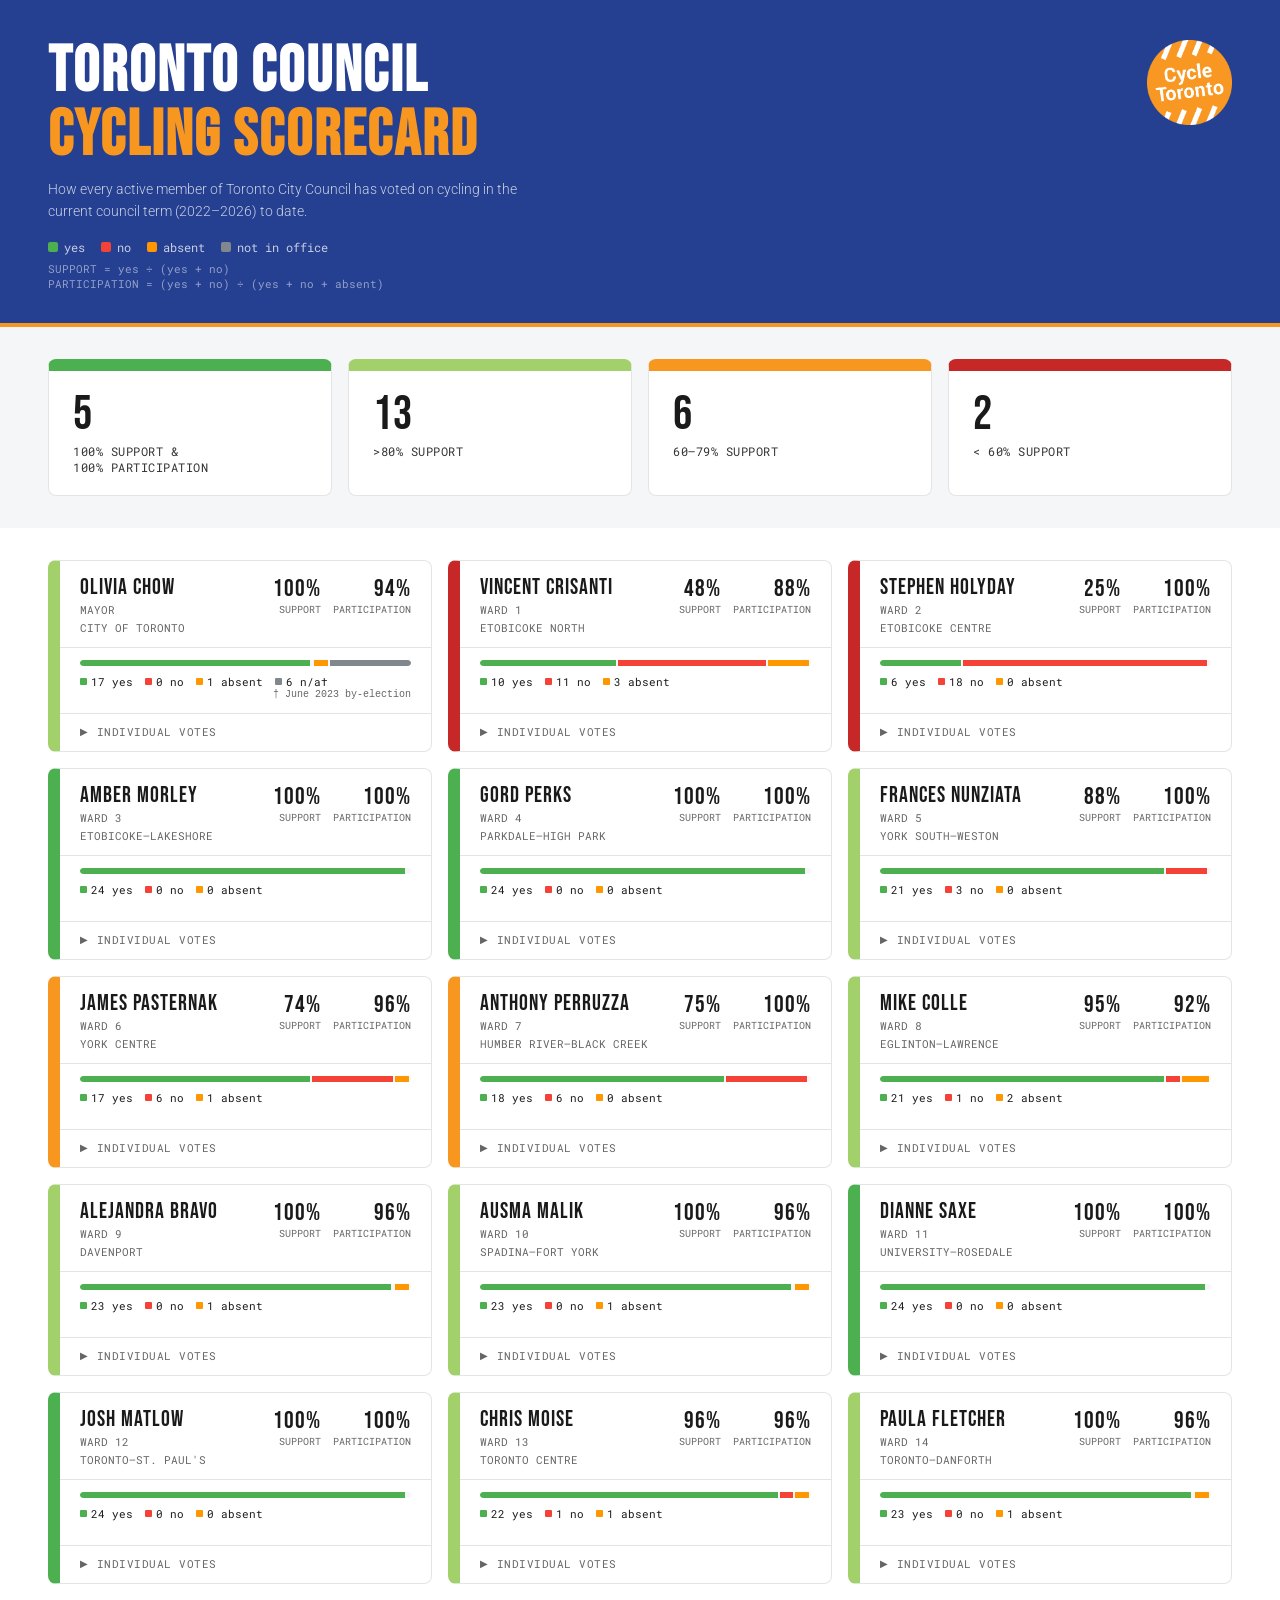
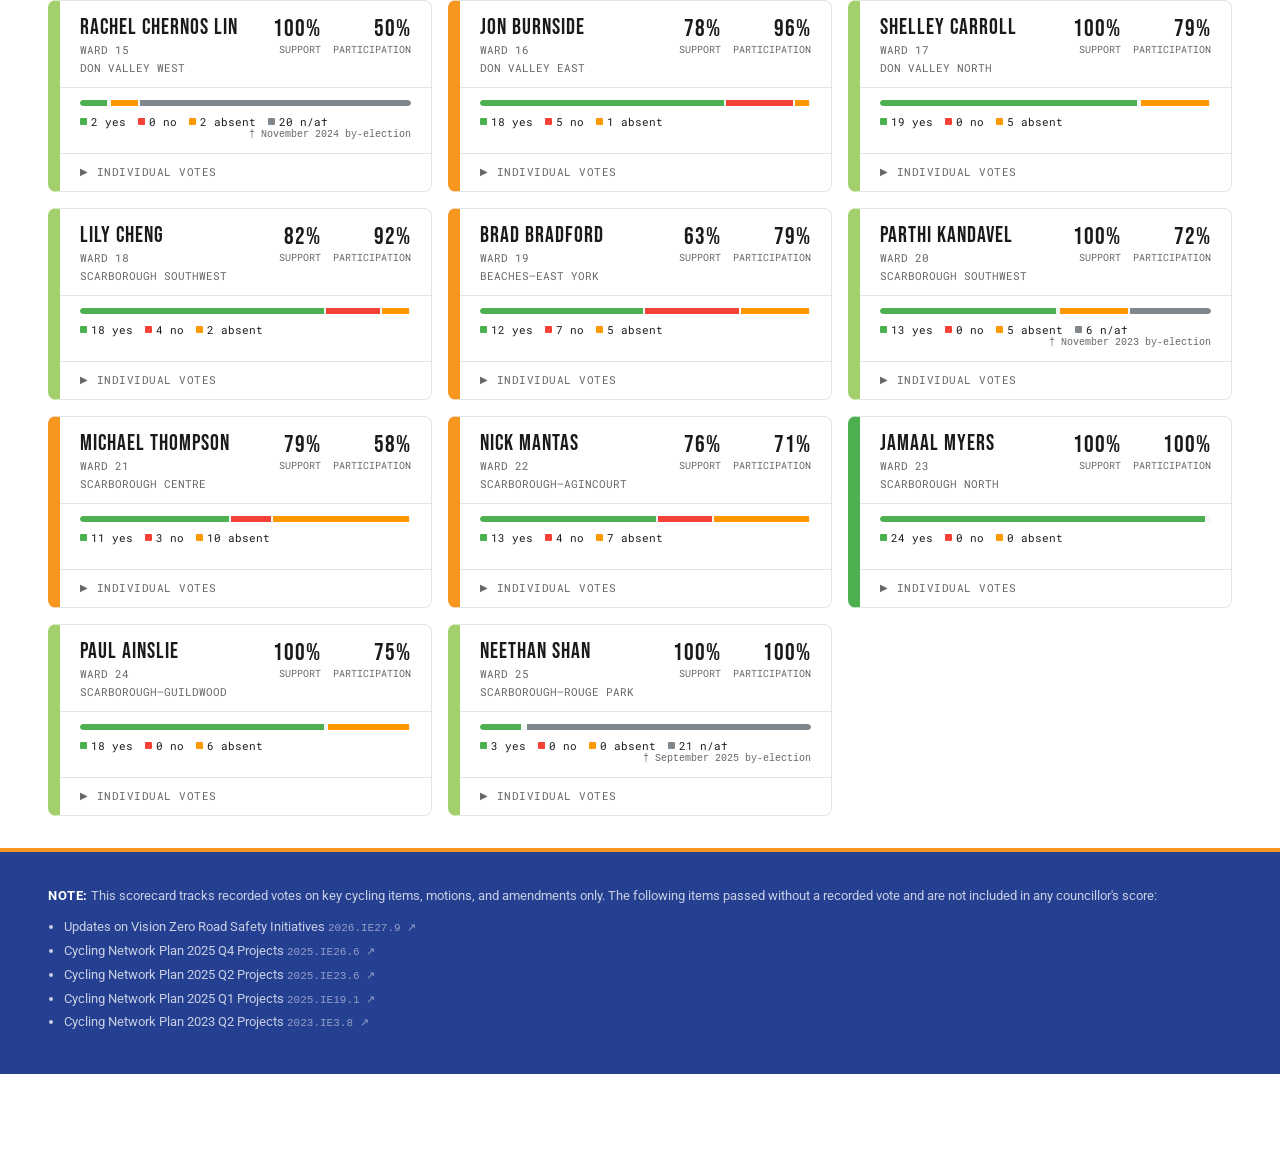
==== index.html @ 15b9893c "update logo and restore original vote colors   - replace transparent text and hatch marks with white" ====
<!DOCTYPE html>
<html lang="en">
<head>
<meta charset="UTF-8">
<meta name="viewport" content="width=device-width, initial-scale=1.0">
<title>Toronto Council Cycling Scorecard 2022–2026 (V4)</title>
<link href="https://fonts.googleapis.com/css2?family=Bebas+Neue&family=Roboto:wght@300;400;500;700&family=Roboto+Mono:wght@400;500&family=Roboto+Slab:wght@700&display=swap" rel="stylesheet">
<style>
  :root {
    --bg: #ffffff;
    --surface: #ffffff;
    --surface2: #f5f6f8;
    --border: #e4e4e4;
    --white: #ffffff;
    --yes: #4CAF50;
    --yes-dim: rgba(76,175,80,0.15);
    --no: #f44336;
    --no-dim: rgba(244,67,54,0.15);
    --absent: #FF9800;
    --absent-dim: rgba(255,152,0,0.15);
    --na: #80888E;
    --na-dim: rgba(128,136,142,0.12);
    --orange: #F7971F;
    --orange-hover: #FF6B00;
    --blue: #253F91;
    --text: #1a1a1a;
    --text-dim: #333333;
    --text-dimmer: #666666;
    --border-hover: #444444;
    --tier-b: #A2D06B;
    --tier-d: #C62828;
    --tier-a-badge: #4CAF50;
    --tier-b-badge: #A8B400;
  }

  * { box-sizing: border-box; margin: 0; padding: 0; }

  body {
    background: var(--bg);
    color: var(--text);
    font-family: 'Roboto', sans-serif;
    min-height: 100vh;
    padding: 0 0 80px;
  }

  /* HEADER */
  .header {
    background: var(--blue);
    border-bottom: 4px solid var(--orange);
    padding: 40px 48px 32px;
    display: flex;
    justify-content: space-between;
    align-items: flex-start;
    flex-wrap: wrap;
    gap: 24px;
  }

  .header-left h1 {
    font-family: 'Bebas Neue', sans-serif;
    font-size: clamp(36px, 5vw, 64px);
    letter-spacing: 2px;
    line-height: 1;
    color: var(--white);
  }

  .header-left h1 span {
    color: var(--orange);
  }

  .header-left p {
    margin-top: 10px;
    color: rgba(255,255,255,0.75);
    font-size: 14px;
    font-weight: 300;
    max-width: 480px;
    line-height: 1.6;
  }

  .header-right {
    display: flex;
    align-items: flex-start;
    flex-shrink: 0;
  }

  .header-right img {
    height: calc(clamp(36px, 5vw, 64px) * 4 / 3);
    width: auto;
  }

  .legend {
    display: flex;
    gap: 16px;
    flex-wrap: wrap;
    justify-content: flex-end;
  }

  .legend-item {
    display: flex;
    align-items: center;
    gap: 6px;
    font-size: 12px;
    font-family: 'Roboto Mono', monospace;
    color: rgba(255,255,255,0.75);
  }

  .legend-dot {
    width: 10px;
    height: 10px;
    border-radius: 2px;
  }

  /* FILTERS */
  .filters {
    padding: 20px 48px;
    display: flex;
    gap: 12px;
    flex-wrap: wrap;
    align-items: center;
    border-bottom: 1px solid var(--border);
  }

  /* MAIN GRID */
  .main {
    padding: 32px 48px 0;
  }

  .stats-section {
    background: var(--surface2);
    padding: 32px 48px;
    margin: 0 -0px;
  }

  .stats-bar {
    display: grid;
    grid-template-columns: repeat(4, 1fr);
    gap: 16px;
    margin-bottom: 0;
  }

  .stat-card {
    background: var(--surface);
    border: 1px solid var(--border);
    border-radius: 8px;
    padding: 20px 24px;
    transition: border-color 0.2s, transform 0.2s;
  }

  .stat-card:hover {
    border-color: var(--border-hover);
    transform: translateY(-2px);
  }

  .stat-card .stat-number {
    font-family: 'Bebas Neue', sans-serif;
    font-size: 48px;
    line-height: 1;
    letter-spacing: 1px;
  }

  .stat-card.active {
    outline: 2px solid var(--orange);
  }
  .stat-card .stat-label {
    font-size: 12px;
    color: var(--text-dim);
    margin-top: 4px;
    font-family: 'Roboto Mono', monospace;
    text-transform: uppercase;
    letter-spacing: 0.5px;
  }

  /* COUNCILLOR CARDS */
  .grid {
    display: grid;
    grid-template-columns: repeat(auto-fill, minmax(340px, 1fr));
    gap: 16px;
  }

  .card {
    background: var(--surface);
    border: 1px solid var(--border);
    border-radius: 8px;
    overflow: hidden;
  }

  .card-header {
    padding: 16px 20px 12px;
    display: flex;
    justify-content: space-between;
    align-items: flex-start;
    border-bottom: 1px solid var(--border);
  }

  .card-name {
    font-family: 'Bebas Neue', sans-serif;
    font-size: 22px;
    letter-spacing: 1px;
    line-height: 1;
  }

  .card-ward {
    font-size: 11px;
    font-family: 'Roboto Mono', monospace;
    color: var(--text-dimmer);
    margin-top: 3px;
    text-transform: uppercase;
  }

  .card-name-link {
    color: inherit;
    text-decoration: none;
  }
  .card-name-link:hover {
    text-decoration: underline;
    text-underline-offset: 3px;
  }

  .card-ward-link {
    color: inherit;
    text-decoration: none;
  }
  .card-ward-link:hover {
    text-decoration: underline;
    text-underline-offset: 2px;
  }

  .support-badge {
    font-family: 'Bebas Neue', sans-serif;
    font-size: 28px;
    letter-spacing: 1px;
    line-height: 1;
    text-align: right;
  }

  .support-label {
    font-size: 10px;
    font-family: 'Roboto Mono', monospace;
    color: var(--text-dimmer);
    text-transform: uppercase;
    text-align: right;
    margin-top: 2px;
  }

  /* Support bar */
  .support-bar-wrap {
    padding: 12px 20px;
    border-bottom: 1px solid var(--border);
  }

  .support-bar {
    height: 6px;
    background: var(--surface2);
    border-radius: 3px;
    overflow: hidden;
    display: flex;
    gap: 2px;
  }

  .bar-yes { background: var(--yes); border-radius: 3px 0 0 3px; transition: width 0.4s ease; }
  .bar-no { background: var(--no); transition: width 0.4s ease; }
  .bar-absent { background: var(--absent); transition: width 0.4s ease; }
  .bar-na { background: var(--na); border-radius: 0 3px 3px 0; transition: width 0.4s ease; }

  .bar-counts {
    display: flex;
    gap: 12px;
    margin-top: 8px;
  }

  .bar-count {
    font-family: 'Roboto Mono', monospace;
    font-size: 11px;
    display: flex;
    align-items: center;
    gap: 4px;
  }

  .bar-count .dot {
    width: 7px;
    height: 7px;
    border-radius: 1px;
  }

  /* VOTES TABLE */
  .votes-section {
    padding: 0 20px 2px;
  }

  .votes-toggle {
    display: flex;
    align-items: center;
    gap: 8px;
    padding: 10px 0;
    cursor: pointer;
    font-size: 11px;
    font-family: 'Roboto Mono', monospace;
    color: var(--text-dimmer);
    text-transform: uppercase;
    letter-spacing: 0.5px;
    user-select: none;
    border: none;
    background: none;
    width: 100%;
    text-align: left;
    transition: color 0.15s;
  }

  .votes-toggle:hover { color: var(--text-dim); }

  .toggle-arrow {
    transition: transform 0.2s;
    font-size: 10px;
  }

  .votes-toggle.open .toggle-arrow { transform: rotate(90deg); }

  .votes-list {
    display: none;
    flex-direction: column;
    gap: 2px;
  }

  .votes-list.open { display: flex; }

  .vote-row {
    display: flex;
    justify-content: space-between;
    align-items: center;
    padding: 5px 8px;
    border-radius: 4px;
    gap: 8px;
  }

  .vote-row:hover { background: var(--surface2); }

  .vote-name {
    font-size: 13px;
    font-family: 'Roboto', sans-serif;
    color: var(--text);
    flex: 1;
    line-height: 1.4;
  }

  .vote-chip {
    font-family: 'Roboto Mono', monospace;
    font-size: 10px;
    font-weight: 500;
    padding: 2px 7px;
    border-radius: 3px;
    flex-shrink: 0;
    letter-spacing: 0.5px;
  }

  .chip-yes { background: var(--yes-dim); color: var(--yes); }
  .chip-no { background: var(--no-dim); color: var(--no); }
  .chip-absent { background: var(--absent-dim); color: var(--absent); }
  .chip-na { background: var(--na-dim); color: var(--na); }

  /* Grade stripe on left — colours match TIERS in JS */
  .card.grade-a { border-left: 12px solid var(--yes); }
  .card.grade-b { border-left: 12px solid var(--tier-b); }
  .card.grade-c { border-left: 12px solid var(--orange); }
  .card.grade-d { border-left: 12px solid var(--tier-d); }
  .card.grade-f { border-left: 12px solid var(--tier-d); }
  .card.grade-na { border-left: 12px solid var(--na); }

  .hidden { display: none !important; }

  @media (max-width: 600px) {
    .header {
      padding: 24px 20px 20px;
      gap: 16px;
      position: relative;
    }
    .header-right {
      position: absolute;
      top: 24px;
      right: 20px;
    }
    .header-right img {
      height: 32px;
    }
    .header-left {
      padding-right: 64px;
    }
    .filters, .main { padding-left: 16px; padding-right: 16px; }
    .main { padding-top: 20px; }
    .stats-section { padding: 20px 16px; }
    .stats-bar { grid-template-columns: repeat(2, 1fr); gap: 10px; }
    .stat-card { padding: 14px 16px; }
    .stat-card .stat-number { font-size: 36px; }
    .grid { grid-template-columns: 1fr; }
    .card-header { padding: 12px 16px 10px; }
    .support-bar-wrap { padding: 10px 16px; }
    .votes-section { padding: 0 16px 2px; }
  }
</style>
</head>
<body>

<div class="header">
  <div class="header-left">
    <h1>TORONTO COUNCIL<br><span>CYCLING SCORECARD</span></h1>
    <p>How every active member of Toronto City Council has voted on cycling in the current council term (2022–2026) to date.</p>
    <div class="legend" style="justify-content:flex-start;margin-top:16px;">
      <div class="legend-item"><div class="legend-dot" style="background:var(--yes)"></div> yes</div>
      <div class="legend-item"><div class="legend-dot" style="background:var(--no)"></div> no</div>
      <div class="legend-item"><div class="legend-dot" style="background:var(--absent)"></div> absent</div>
      <div class="legend-item"><div class="legend-dot" style="background:var(--na)"></div> not in office</div>
    </div>
    <div style="font-size:11px;color:rgba(255,255,255,0.5);font-family:'Roboto Mono',monospace;margin-top:6px;">SUPPORT = yes ÷ (yes + no)<br>PARTICIPATION = (yes + no) ÷ (yes + no + absent)</div>
  </div>
  <div class="header-right">
    <a href="https://www.cycleto.ca" target="_blank" rel="noopener"><img src="CycleTorontoLogo.png" alt="CycleTO"></a>
  </div>
</div>



<div class="stats-section">
  <div class="stats-bar">
    <div class="stat-card" id="sc-tier1" onclick="filterByTier('tier1', this)" style="cursor:pointer;border-top:12px solid var(--yes);">
      <div class="stat-number" style="color:var(--text)" id="stat-champions">—</div>
      <div class="stat-label">100% Support &amp;<br>100% Participation</div>
    </div>
    <div class="stat-card" id="sc-tier2" onclick="filterByTier('tier2', this)" style="cursor:pointer;border-top:12px solid var(--tier-b);">
      <div class="stat-number" style="color:var(--text)" id="stat-supporters">—</div>
      <div class="stat-label">&gt;80% Support</div>
    </div>
    <div class="stat-card" id="sc-tier3" onclick="filterByTier('tier3', this)" style="cursor:pointer;border-top:12px solid var(--orange);">
      <div class="stat-number" style="color:var(--text)" id="stat-mixed">—</div>
      <div class="stat-label">60–79% Support</div>
    </div>
    <div class="stat-card" id="sc-tier4" onclick="filterByTier('tier4', this)" style="cursor:pointer;border-top:12px solid var(--tier-d);">
      <div class="stat-number" style="color:var(--text)" id="stat-opposed">—</div>
      <div class="stat-label">&lt; 60% Support</div>
    </div>
  </div>
</div>

<div class="main">
  <div class="grid" id="grid"></div>
</div>

<script>
const votes = [
  { name: "Ravine Strategy Loop Trail", id: "2026.IE27.7", linkId: "2026.IE27.7" },
  { name: "West Scarborough Rail Trail", id: "2025.MM35.26", linkId: "2025.MM35.26" },
  { name: "Transform Yonge Bike Lanes", id: "2025.MM35.10", linkId: "2025.MM35.10" },
  { name: "Parkside Drive and Bike Lanes", id: "2024.IE17.4", linkId: "2024.IE17.4" },
  { name: "Keep Bloor West Bike Lanes*", id: "2024.IE14.4 M1", linkId: "2024.IE14.4" },
  { name: "Cycling Network Plan Q3 2024 Projects", id: "2024.IE14.4", linkId: "2024.IE14.4" },
  { name: "Do Not Cut Major City-Wide Route Plans*", id: "2024.IE14.3 M3d", linkId: "2024.IE14.3" },
  { name: "Do Not Prioritize Local Approvals*", id: "2024.IE14.3 M3b", linkId: "2024.IE14.3" },
  { name: "Expedite Etobicoke Greenway", id: "2024.IE14.3 M3a", linkId: "2024.IE14.3" },
  { name: "2025-2027 100 km Cycling Network Plan", id: "2024.IE14.3", linkId: "2024.IE14.3" },
  { name: "Eglinton Complete Street with Bike Lanes", id: "2024.IE13.2", linkId: "2024.IE13.2" },
  { name: "License Courier Businesses Not Riders", id: "2024.IE13.1 R12", linkId: "2024.IE13.1" },
  { name: "Portland Bike Lanes", id: "2024.IE12.4 P1f", linkId: "2024.IE12.4" },
  { name: "Cycling Network Plan Q2 2024 Projects", id: "2024.IE12.4", linkId: "2024.IE12.4" },
  { name: "Safe & Passable Bike Lanes", id: "2024.IE10.3", linkId: "2024.IE10.3" },
  { name: "Cycling Network Plan Q1 2024 Projects", id: "2024.IE10.2", linkId: "2024.IE10.2" },
  { name: "Keep Bloor West Bike Lanes*", id: "2024.CC23.1 M3", linkId: "2024.CC23.1" },
  { name: "Oppose Provincial Bike Lane Removal", id: "2024.CC23.1 M1", linkId: "2024.CC23.1" },
  { name: "Cycling Network Plan Q3 2023 Projects", id: "2023.IE4.3", linkId: "2023.IE4.3" },
  { name: "High Park Movement Strategy", id: "2023.IE3.7", linkId: "2023.IE3.7" },
  { name: "Extend College Bike Lanes", id: "2023.IE2.7", linkId: "2023.IE2.7" },
  { name: "Bike Share Discounted Rates", id: "2023.IE2.6", linkId: "2023.IE2.6" },
  { name: "Make Yonge Bike Lanes Permanent*", id: "2023.IE1.4 M2a", linkId: "2023.IE1.4" },
  { name: "ActiveTO Yonge and Bayview Bike Lanes", id: "2023.IE1.4", linkId: "2023.IE1.4" }
];

const wardUrls = {
  1: "https://www.toronto.ca/city-government/data-research-maps/neighbourhoods-communities/ward-profiles/ward-1-etobicoke-north",
  2: "https://www.toronto.ca/city-government/data-research-maps/neighbourhoods-communities/ward-profiles/ward-2-etobicoke-centre",
  3: "https://www.toronto.ca/city-government/data-research-maps/neighbourhoods-communities/ward-profiles/ward-3-etobicoke-lakeshore",
  4: "https://www.toronto.ca/city-government/data-research-maps/neighbourhoods-communities/ward-profiles/ward-4-parkdale-high-park",
  5: "https://www.toronto.ca/city-government/data-research-maps/neighbourhoods-communities/ward-profiles/ward-5-york-south-weston",
  6: "https://www.toronto.ca/city-government/data-research-maps/neighbourhoods-communities/ward-profiles/ward-6-york-centre",
  7: "https://www.toronto.ca/city-government/data-research-maps/neighbourhoods-communities/ward-profiles/ward-7-humber-river-black-creek",
  8: "https://www.toronto.ca/city-government/data-research-maps/neighbourhoods-communities/ward-profiles/ward-8-eglinton-lawrence",
  9: "https://www.toronto.ca/city-government/data-research-maps/neighbourhoods-communities/ward-profiles/ward-9-davenport/",
  10: "https://www.toronto.ca/city-government/data-research-maps/neighbourhoods-communities/ward-profiles/ward-10-spadina-fort-york",
  11: "https://www.toronto.ca/city-government/data-research-maps/neighbourhoods-communities/ward-profiles/ward-11-university-rosedale",
  12: "https://www.toronto.ca/city-government/data-research-maps/neighbourhoods-communities/ward-profiles/ward-12-toronto-st-pauls",
  13: "https://www.toronto.ca/city-government/data-research-maps/neighbourhoods-communities/ward-profiles/ward-13-toronto-centre",
  14: "https://www.toronto.ca/city-government/data-research-maps/neighbourhoods-communities/ward-profiles/ward-14-toronto-danforth",
  15: "https://www.toronto.ca/city-government/data-research-maps/neighbourhoods-communities/ward-profiles/ward-15-don-valley-west",
  16: "https://www.toronto.ca/city-government/data-research-maps/neighbourhoods-communities/ward-profiles/ward-16-don-valley-east",
  17: "https://www.toronto.ca/city-government/data-research-maps/neighbourhoods-communities/ward-profiles/ward-17-don-valley-north",
  18: "https://www.toronto.ca/city-government/data-research-maps/neighbourhoods-communities/ward-profiles/ward-18-willowdale",
  19: "https://www.toronto.ca/city-government/data-research-maps/neighbourhoods-communities/ward-profiles/ward-19-beaches-east-york",
  20: "https://www.toronto.ca/city-government/data-research-maps/neighbourhoods-communities/ward-profiles/ward-20-scarborough-southwest",
  21: "https://www.toronto.ca/city-government/data-research-maps/neighbourhoods-communities/ward-profiles/ward-21-scarborough-centre",
  22: "https://www.toronto.ca/city-government/data-research-maps/neighbourhoods-communities/ward-profiles/ward-22-scarborough-agincourt",
  23: "https://www.toronto.ca/city-government/data-research-maps/neighbourhoods-communities/ward-profiles/ward-23-scarborough-north",
  24: "https://www.toronto.ca/city-government/data-research-maps/neighbourhoods-communities/ward-profiles/ward-24-scarborough-guildwood",
  25: "https://www.toronto.ca/city-government/data-research-maps/neighbourhoods-communities/ward-profiles/ward-25-scarborough-rouge-park",
};

const councillors = [
  { name: "Chow", firstName: "Olivia", ward: "Mayor", wardName: "City of Toronto", byElection: "June 2023", yes: 17, no: 0, absent: 1, na: 6,
    record: ["YES","YES","YES","YES","YES","YES","YES","YES","YES","YES","YES","ABSENT","YES","YES","YES","YES","YES","YES","NA","NA","NA","NA","NA","NA"] },
  { name: "Crisanti", firstName: "Vincent", ward: "Ward 1", wardName: "Etobicoke North", yes: 10, no: 11, absent: 3, na: 0,
    record: ["YES","YES","ABSENT","NO","NO","NO","NO","NO","YES","NO","ABSENT","YES","NO","YES","YES","YES","NO","NO","ABSENT","NO","YES","YES","NO","YES"] },
  { name: "Holyday", firstName: "Stephen", ward: "Ward 2", wardName: "Etobicoke Centre", yes: 6, no: 18, absent: 0, na: 0,
    record: ["YES","YES","NO","NO","NO","NO","NO","NO","YES","NO","NO","YES","NO","YES","NO","NO","NO","NO","NO","NO","NO","NO","YES","NO"] },
  { name: "Morley", firstName: "Amber", ward: "Ward 3", wardName: "Etobicoke–Lakeshore", yes: 24, no: 0, absent: 0, na: 0,
    record: ["YES","YES","YES","YES","YES","YES","YES","YES","YES","YES","YES","YES","YES","YES","YES","YES","YES","YES","YES","YES","YES","YES","YES","YES"] },
  { name: "Perks", firstName: "Gord", ward: "Ward 4", wardName: "Parkdale–High Park", yes: 24, no: 0, absent: 0, na: 0,
    record: ["YES","YES","YES","YES","YES","YES","YES","YES","YES","YES","YES","YES","YES","YES","YES","YES","YES","YES","YES","YES","YES","YES","YES","YES"] },
  { name: "Nunziata", firstName: "Frances", ward: "Ward 5", wardName: "York South–Weston", yes: 21, no: 3, absent: 0, na: 0,
    record: ["YES","YES","YES","YES","YES","YES","NO","NO","YES","YES","YES","YES","YES","YES","YES","YES","YES","YES","YES","YES","YES","YES","NO","YES"] },
  { name: "Pasternak", firstName: "James", ward: "Ward 6", wardName: "York Centre", yes: 17, no: 6, absent: 1, na: 0,
    record: ["YES","YES","YES","NO","YES","ABSENT","YES","NO","YES","YES","YES","YES","YES","YES","YES","YES","NO","YES","YES","NO","YES","YES","NO","NO"] },
  { name: "Perruzza", firstName: "Anthony", ward: "Ward 7", wardName: "Humber River–Black Creek", yes: 18, no: 6, absent: 0, na: 0,
    record: ["YES","YES","YES","NO","NO","YES","YES","NO","YES","YES","YES","YES","YES","YES","YES","YES","NO","YES","YES","NO","YES","YES","NO","YES"] },
  { name: "Colle", firstName: "Mike", ward: "Ward 8", wardName: "Eglinton–Lawrence", yes: 21, no: 1, absent: 2, na: 0,
    record: ["YES","ABSENT","YES","YES","YES","YES","ABSENT","NO","YES","YES","YES","YES","YES","YES","YES","YES","YES","YES","YES","YES","YES","YES","YES","YES"] },
  { name: "Bravo", firstName: "Alejandra", ward: "Ward 9", wardName: "Davenport", yes: 23, no: 0, absent: 1, na: 0,
    record: ["ABSENT","YES","YES","YES","YES","YES","YES","YES","YES","YES","YES","YES","YES","YES","YES","YES","YES","YES","YES","YES","YES","YES","YES","YES"] },
  { name: "Malik", firstName: "Ausma", ward: "Ward 10", wardName: "Spadina–Fort York", yes: 23, no: 0, absent: 1, na: 0,
    record: ["ABSENT","YES","YES","YES","YES","YES","YES","YES","YES","YES","YES","YES","YES","YES","YES","YES","YES","YES","YES","YES","YES","YES","YES","YES"] },
  { name: "Saxe", firstName: "Dianne", ward: "Ward 11", wardName: "University–Rosedale", yes: 24, no: 0, absent: 0, na: 0,
    record: ["YES","YES","YES","YES","YES","YES","YES","YES","YES","YES","YES","YES","YES","YES","YES","YES","YES","YES","YES","YES","YES","YES","YES","YES"] },
  { name: "Matlow", firstName: "Josh", ward: "Ward 12", wardName: "Toronto–St. Paul's", yes: 24, no: 0, absent: 0, na: 0,
    record: ["YES","YES","YES","YES","YES","YES","YES","YES","YES","YES","YES","YES","YES","YES","YES","YES","YES","YES","YES","YES","YES","YES","YES","YES"] },
  { name: "Moise", firstName: "Chris", ward: "Ward 13", wardName: "Toronto Centre", yes: 22, no: 1, absent: 1, na: 0,
    record: ["YES","ABSENT","YES","YES","YES","YES","YES","YES","YES","YES","YES","NO","YES","YES","YES","YES","YES","YES","YES","YES","YES","YES","YES","YES"] },
  { name: "Fletcher", firstName: "Paula", ward: "Ward 14", wardName: "Toronto–Danforth", yes: 23, no: 0, absent: 1, na: 0,
    record: ["YES","YES","YES","YES","YES","YES","YES","YES","YES","YES","YES","YES","YES","YES","ABSENT","YES","YES","YES","YES","YES","YES","YES","YES","YES"] },
  { name: "Chernos Lin", firstName: "Rachel", ward: "Ward 15", wardName: "Don Valley West", byElection: "November 2024", yes: 2, no: 0, absent: 2, na: 20,
    record: ["YES","ABSENT","ABSENT","YES","NA","NA","NA","NA","NA","NA","NA","NA","NA","NA","NA","NA","NA","NA","NA","NA","NA","NA","NA","NA"] },
  { name: "Burnside", firstName: "Jon", ward: "Ward 16", wardName: "Don Valley East", yes: 18, no: 5, absent: 1, na: 0,
    record: ["YES","NO","YES","NO","YES","YES","YES","NO","YES","YES","YES","YES","YES","YES","YES","YES","ABSENT","YES","YES","YES","YES","NO","NO","YES"] },
  { name: "Carroll", firstName: "Shelley", ward: "Ward 17", wardName: "Don Valley North", yes: 19, no: 0, absent: 5, na: 0,
    record: ["YES","ABSENT","ABSENT","YES","YES","YES","YES","YES","YES","YES","ABSENT","ABSENT","YES","YES","ABSENT","YES","YES","YES","YES","YES","YES","YES","YES","YES"] },
  { name: "Cheng", firstName: "Lily", ward: "Ward 18", wardName: "Scarborough Southwest", yes: 18, no: 4, absent: 2, na: 0,
    record: ["YES","YES","YES","NO","YES","YES","YES","NO","YES","YES","YES","YES","YES","YES","YES","YES","YES","YES","YES","NO","ABSENT","ABSENT","YES","YES"] },
  { name: "Bradford", firstName: "Brad", ward: "Ward 19", wardName: "Beaches–East York", yes: 12, no: 7, absent: 5, na: 0,
    record: ["YES","YES","NO","NO","NO","YES","NO","NO","YES","YES","ABSENT","YES","ABSENT","ABSENT","ABSENT","ABSENT","NO","NO","YES","YES","YES","YES","YES","YES"] },
  { name: "Kandavel", firstName: "Parthi", ward: "Ward 20", wardName: "Scarborough Southwest", byElection: "November 2023", yes: 13, no: 0, absent: 5, na: 6,
    record: ["YES","YES","YES","YES","ABSENT","ABSENT","ABSENT","ABSENT","ABSENT","ABSENT","ABSENT","YES","YES","YES","YES","YES","YES","YES","NA","NA","NA","NA","NA","NA"] },
  { name: "Thompson", firstName: "Michael", ward: "Ward 21", wardName: "Scarborough Centre", yes: 11, no: 3, absent: 10, na: 0,
    record: ["YES","ABSENT","NO","YES","ABSENT","ABSENT","ABSENT","ABSENT","ABSENT","ABSENT","ABSENT","ABSENT","YES","YES","ABSENT","YES","YES","YES","YES","YES","YES","YES","NO","NO"] },
  { name: "Mantas", firstName: "Nick", ward: "Ward 22", wardName: "Scarborough–Agincourt", yes: 13, no: 4, absent: 7, na: 0,
    record: ["ABSENT","YES","YES","YES","NO","YES","YES","YES","YES","YES","YES","YES","ABSENT","ABSENT","ABSENT","ABSENT","NO","NO","ABSENT","YES","YES","ABSENT","NO","YES"] },
  { name: "Myers", firstName: "Jamaal", ward: "Ward 23", wardName: "Scarborough North", yes: 24, no: 0, absent: 0, na: 0,
    record: ["YES","YES","YES","YES","YES","YES","YES","YES","YES","YES","YES","YES","YES","YES","YES","YES","YES","YES","YES","YES","YES","YES","YES","YES"] },
  { name: "Ainslie", firstName: "Paul", ward: "Ward 24", wardName: "Scarborough–Guildwood", yes: 18, no: 0, absent: 6, na: 0,
    record: ["YES","YES","YES","YES","ABSENT","ABSENT","ABSENT","ABSENT","ABSENT","ABSENT","YES","YES","YES","YES","YES","YES","YES","YES","YES","YES","YES","YES","YES","YES"] },
  { name: "Shan", firstName: "Neethan", ward: "Ward 25", wardName: "Scarborough–Rouge Park", byElection: "September 2025", yes: 3, no: 0, absent: 0, na: 21,
    record: ["YES","YES","YES","NA","NA","NA","NA","NA","NA","NA","NA","NA","NA","NA","NA","NA","NA","NA","NA","NA","NA","NA","NA","NA"] }
];

function getSupport(c) {
  if (c.yes + c.no === 0) return null;
  return Math.round(c.yes / (c.yes + c.no) * 100);
}

const cssVar = n => getComputedStyle(document.documentElement).getPropertyValue(n).trim();

// ── Single source of truth for tier logic ──
const TIERS = [
  { tier: 1, grade: 'a', color: cssVar('--tier-a-badge'), test: (s, p, v) => s === 100 && p === 100 && v > 5 },
  { tier: 2, grade: 'b', color: cssVar('--tier-b-badge'), test: (s, p, v) => s > 80 },
  { tier: 3, grade: 'c', color: cssVar('--orange'),       test: (s, p, v) => s >= 60 },
  { tier: 4, grade: 'd', color: cssVar('--tier-d'),       test: (s, p, v) => true },
];

function getTier(c) {
  const yn = c.yes + c.no;
  const possible = c.yes + c.no + c.absent;
  const support = yn > 0 ? c.yes / yn * 100 : null;
  const particip = possible > 0 ? (c.yes + c.no) / possible * 100 : null;
  const votes = possible;
  if (support === null) return null;
  return TIERS.find(t => t.test(support, particip, votes));
}

function getGrade(support, absents) {
  return 'a'; // superseded by getTier
}

function getSupportColor(c) {
  return 'var(--text)';
}

function renderCard(c) {
  const support = getSupport(c);
  const tierObj = getTier(c); const grade = tierObj ? tierObj.grade : 'na';
  const total = c.yes + c.no + c.absent + c.na;
  const pYes = (c.yes / total * 100).toFixed(1);
  const pNo = (c.no / total * 100).toFixed(1);
  const pAbsent = (c.absent / total * 100).toFixed(1);
  const pNa = (c.na / total * 100).toFixed(1);

  const voteRows = votes.map((v, i) => {
    const val = c.record[i];
    const chipClass = val === 'YES' ? 'chip-yes' : val === 'NO' ? 'chip-no' : val === 'ABSENT' ? 'chip-absent' : 'chip-na';
    const label = val === 'NA' ? 'N/A' : val === 'ABSENT' ? 'ABS' : val;
    return `<div class="vote-row">
      <span class="vote-name">${v.name} <a href="https://secure.toronto.ca/council/agenda-item.do?item=${v.linkId}" target="_blank" style="color:var(--text-dimmer);font-size:10px;font-family:'DM Mono',monospace;text-decoration:none;white-space:nowrap;" onmouseover="this.style.color=cssVar('--orange-hover')" onmouseout="this.style.color='var(--text-dimmer)'">${v.id} ↗</a></span>
      <span class="vote-chip ${chipClass}">${label}</span>
    </div>`;
  }).join('');

  const supportDisplay = support !== null ? support + '%' : 'N/A';
  const supportColor = getSupportColor(c);
  const tierColor = 'var(--text)';
  const possible = c.yes + c.no + c.absent;
  const participation = possible > 0 ? Math.round((c.yes + c.no) / possible * 100) : null;
  const participationDisplay = participation !== null ? participation + '%' : 'N/A';

  const categories = [];
  if (support === 100) categories.push('champion');
  if (support !== null && support >= 90 && support < 100) categories.push('supporter');
  if (support !== null && support >= 60 && support < 90) categories.push('mixed');
  if (support !== null && support < 60) categories.push('opposed');
  // Tier categories
  const tierObj2 = getTier(c);
  if (tierObj2) categories.push('tier' + tierObj2.tier);
  if (c.absent >= 5) categories.push('absent');
  if (c.absent === 0) categories.push('no_absences');
  if (c.na > 6) categories.push('limited');
  categories.push('all');

  return `<div class="card grade-${grade}" data-categories="${categories.join(' ')}">
    <div class="card-header">
      <div>
        <div class="card-name">${(() => {
          const wardNum = parseInt(c.ward.replace('Ward ', ''));
          const councillorUrl = wardNum
            ? `https://www.toronto.ca/city-government/council/members-of-council/councillor-ward-${wardNum}/`
            : `https://www.toronto.ca/city-government/council/office-of-the-mayor/about-mayor/`;
          return `<a href="${councillorUrl}" target="_blank" rel="noopener" class="card-name-link">${c.firstName} ${c.name}</a>`;
        })()}</div>
        ${(() => {
          const wardNum = parseInt(c.ward.replace('Ward ', ''));
          const wardUrl = wardUrls[wardNum];
          const mayorOfficeUrl = 'https://www.toronto.ca/city-government/council/office-of-the-mayor/';
          if (wardUrl) {
            return `<div class="card-ward"><a href="${wardUrl}" target="_blank" rel="noopener" class="card-ward-link">${c.ward}</a></div>
        <div class="card-ward"><a href="${wardUrl}" target="_blank" rel="noopener" class="card-ward-link">${c.wardName}</a></div>`;
          } else {
            return `<div class="card-ward"><a href="${mayorOfficeUrl}" target="_blank" rel="noopener" class="card-ward-link">${c.ward}</a></div>
        <div class="card-ward"><a href="${mayorOfficeUrl}" target="_blank" rel="noopener" class="card-ward-link">${c.wardName}</a></div>`;
          }
        })()}
      </div>
      <div>
        <div style="text-align:right;">
          <div style="display:flex;gap:12px;align-items:baseline;justify-content:flex-end;">
            <div>
              <div class="support-badge" style="color:${supportColor};font-size:24px;">${supportDisplay}</div>
              <div class="support-label">SUPPORT</div>
            </div>
            <div>
              <div class="support-badge" style="color:${tierColor};font-size:24px;">${participationDisplay}</div>
              <div class="support-label">PARTICIPATION</div>
            </div>
          </div>
        </div>
      </div>
    </div>
    <div class="support-bar-wrap">
      <div class="support-bar">
        <div class="bar-yes" style="width:${pYes}%"></div>
        <div class="bar-no" style="width:${pNo}%"></div>
        <div class="bar-absent" style="width:${pAbsent}%"></div>
        <div class="bar-na" style="width:${pNa}%"></div>
      </div>
      <div class="bar-counts">
          <span class="bar-count"><div class="dot" style="background:var(--yes)"></div>${c.yes} yes</span>
          <span class="bar-count"><div class="dot" style="background:var(--no)"></div>${c.no} no</span>
          <span class="bar-count"><div class="dot" style="background:var(--absent)"></div>${c.absent} absent</span>
          ${c.na > 0 ? `<span class="bar-count"><div class="dot" style="background:var(--na)"></div>${c.na} n/a†</span>` : ''}
        </div>
        <div style="font-size:10px;font-family:'DM Mono',monospace;color:var(--text-dimmer);min-height:1.2em;text-align:right;">${c.byElection ? `† ${c.byElection} by-election` : ''}</div>
    </div>
    <div class="votes-section">
      <button class="votes-toggle" onclick="toggleVotes(this)">
        <span class="toggle-arrow">▶</span> Individual votes
      </button>
      <div class="votes-list">
        ${voteRows}
      </div>
      <div class="reverse-note hidden" style="font-size:10px;font-family:'DM Mono',monospace;color:var(--text-dimmer);padding:4px 0 0;">* Reverse-scored from the original</div>

    </div>
  </div>`;
}

function toggleVotes(btn) {
  btn.classList.toggle('open');
  btn.nextElementSibling.classList.toggle('open');
  btn.nextElementSibling.nextElementSibling.classList.toggle('hidden');
}

function filterByTier(tier, card) {
  const isActive = card.classList.contains('active');
  document.querySelectorAll('.stat-card').forEach(c => c.classList.remove('active'));
  document.querySelectorAll('.filter-btn').forEach(b => b.classList.remove('active'));
  document.querySelectorAll('.card').forEach(c => c.classList.remove('hidden'));
  if (isActive) return;
  card.classList.add('active');
  document.querySelectorAll('.card').forEach(c => {
    c.classList.toggle('hidden', !c.dataset.categories.split(' ').includes(tier));
  });
}

function filterCards(category, btn) {
  document.querySelectorAll('.filter-btn').forEach(b => b.classList.remove('active'));
  btn.classList.add('active');
  document.querySelectorAll('.card').forEach(card => {
    const cats = card.dataset.categories.split(' ');
    card.classList.toggle('hidden', !cats.includes(category));
  });
}

// Render
const grid = document.getElementById('grid');
// Sort: by ward number
const sorted = [...councillors].sort((a, b) => {
  // Mayor first, then wards numerically
  if (a.ward === 'Mayor') return -1;
  if (b.ward === 'Mayor') return 1;
  const wa = parseInt(a.ward.replace('Ward ', ''));
  const wb = parseInt(b.ward.replace('Ward ', ''));
  return wa - wb;
});
grid.innerHTML = sorted.map(renderCard).join('');

// Stats
const champions = sorted.filter(c => getTier(c)?.tier === 1).length;
const supporters = sorted.filter(c => getTier(c)?.tier === 2).length;
const mixed      = sorted.filter(c => getTier(c)?.tier === 3).length;
const opposed    = sorted.filter(c => getTier(c)?.tier === 4).length;
document.getElementById('stat-champions').textContent = champions;
document.getElementById('stat-supporters').textContent = supporters;
document.getElementById('stat-mixed').textContent = mixed;
document.getElementById('stat-opposed').textContent = opposed;
</script>
<div style="background: var(--blue); border-top: 4px solid var(--orange); margin-top: 32px; padding: 32px 48px 40px; font-family: 'Roboto', sans-serif; font-size: 13px; color: rgba(255,255,255,0.75); line-height: 1.8;">
  <strong style="color: var(--white); font-size: 13px; text-transform: uppercase; letter-spacing: 0.5px;">Note:</strong> This scorecard tracks recorded votes on key cycling items, motions, and amendments only. The following items passed without a recorded vote and are not included in any councillor's score:<br>
  <ul style="margin-top:8px;padding-left:16px;list-style:disc;">
    <li>Updates on Vision Zero Road Safety Initiatives <a href="https://secure.toronto.ca/council/agenda-item.do?item=2026.IE27.9" target="_blank" style="color:rgba(255,255,255,0.5);font-family:'DM Mono',monospace;font-size:11px;text-decoration:none;white-space:nowrap;" onmouseover="this.style.color='var(--orange)'" onmouseout="this.style.color='rgba(255,255,255,0.5)'">2026.IE27.9 ↗</a></li>
    <li>Cycling Network Plan 2025 Q4 Projects <a href="https://secure.toronto.ca/council/agenda-item.do?item=2025.IE26.6" target="_blank" style="color:rgba(255,255,255,0.5);font-family:'DM Mono',monospace;font-size:11px;text-decoration:none;white-space:nowrap;" onmouseover="this.style.color='var(--orange)'" onmouseout="this.style.color='rgba(255,255,255,0.5)'">2025.IE26.6 ↗</a></li>
    <li>Cycling Network Plan 2025 Q2 Projects <a href="https://secure.toronto.ca/council/agenda-item.do?item=2025.IE23.6" target="_blank" style="color:rgba(255,255,255,0.5);font-family:'DM Mono',monospace;font-size:11px;text-decoration:none;white-space:nowrap;" onmouseover="this.style.color='var(--orange)'" onmouseout="this.style.color='rgba(255,255,255,0.5)'">2025.IE23.6 ↗</a></li>
    <li>Cycling Network Plan 2025 Q1 Projects <a href="https://secure.toronto.ca/council/agenda-item.do?item=2025.IE19.1" target="_blank" style="color:rgba(255,255,255,0.5);font-family:'DM Mono',monospace;font-size:11px;text-decoration:none;white-space:nowrap;" onmouseover="this.style.color='var(--orange)'" onmouseout="this.style.color='rgba(255,255,255,0.5)'">2025.IE19.1 ↗</a></li>
    <li>Cycling Network Plan 2023 Q2 Projects <a href="https://secure.toronto.ca/council/agenda-item.do?item=2023.IE3.8" target="_blank" style="color:rgba(255,255,255,0.5);font-family:'DM Mono',monospace;font-size:11px;text-decoration:none;white-space:nowrap;" onmouseover="this.style.color='var(--orange)'" onmouseout="this.style.color='rgba(255,255,255,0.5)'">2023.IE3.8 ↗</a></li>
  </ul>
</div>
</body>
</html>
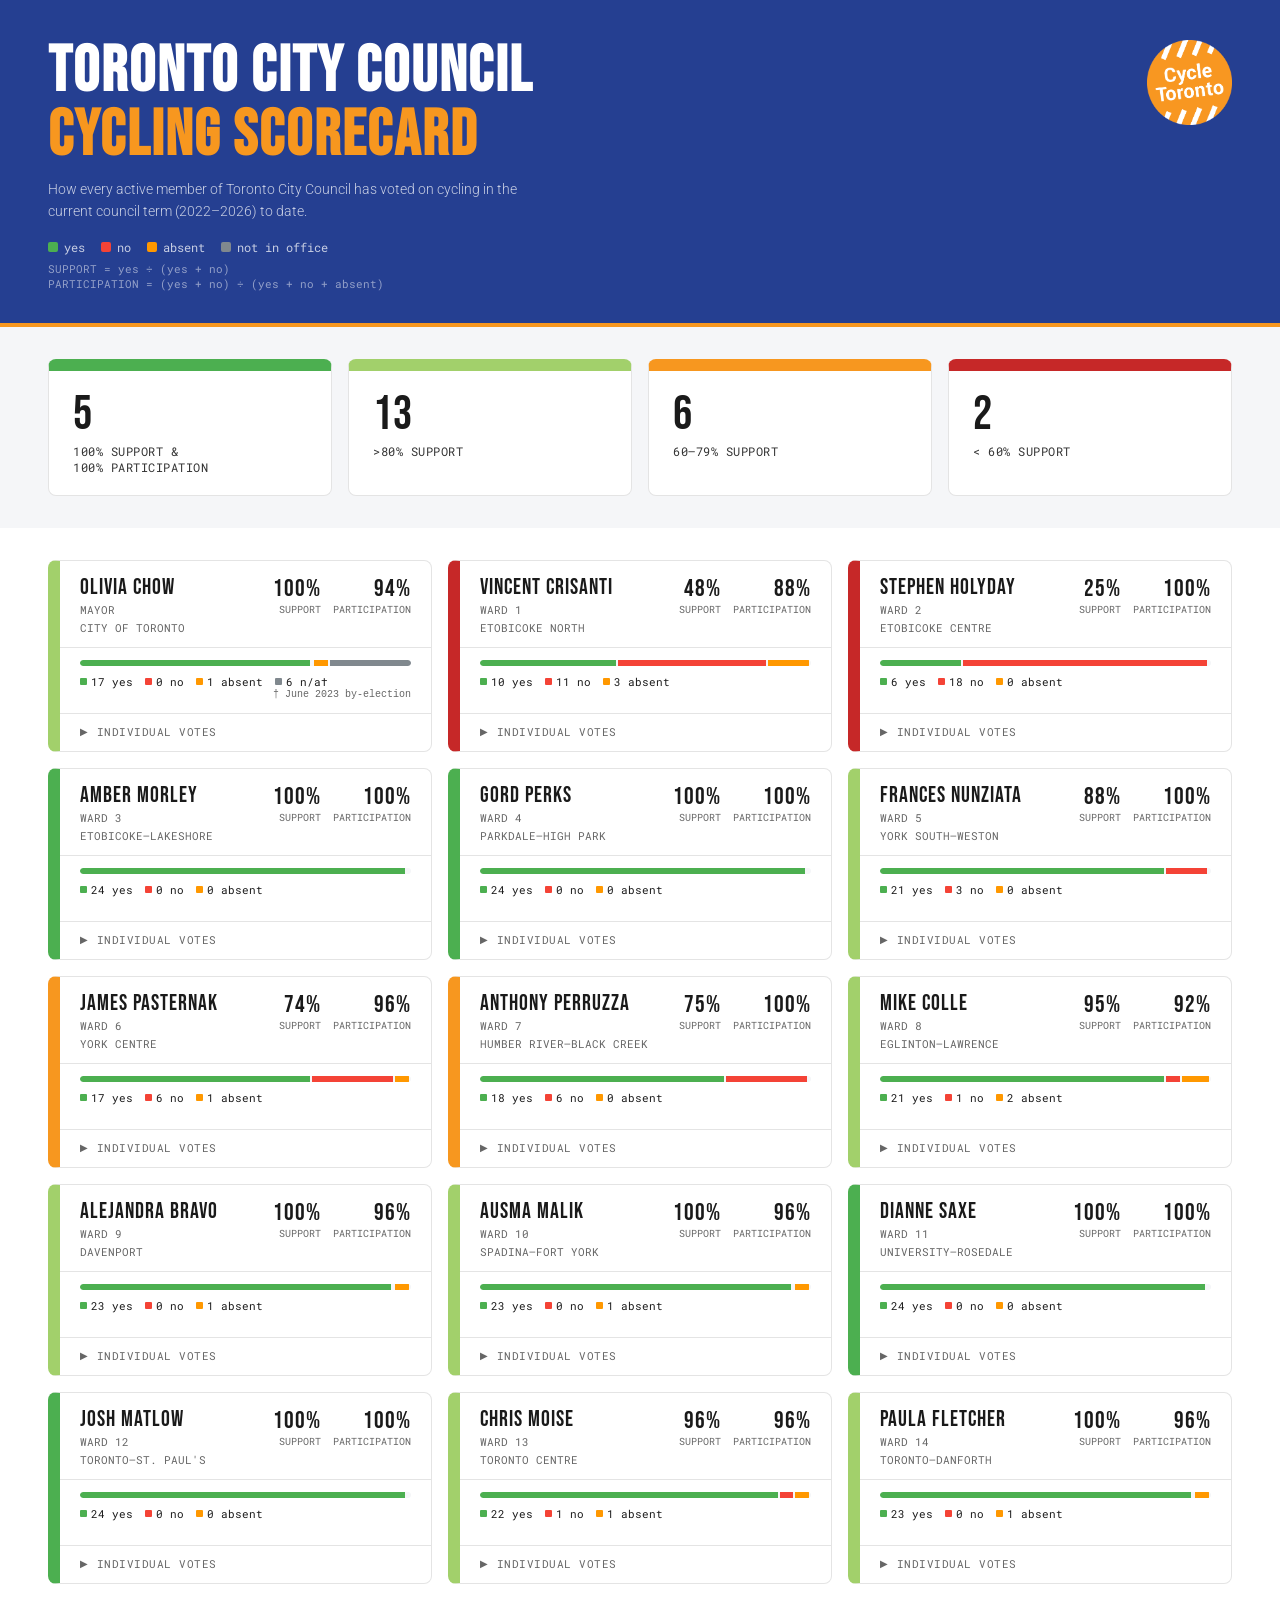
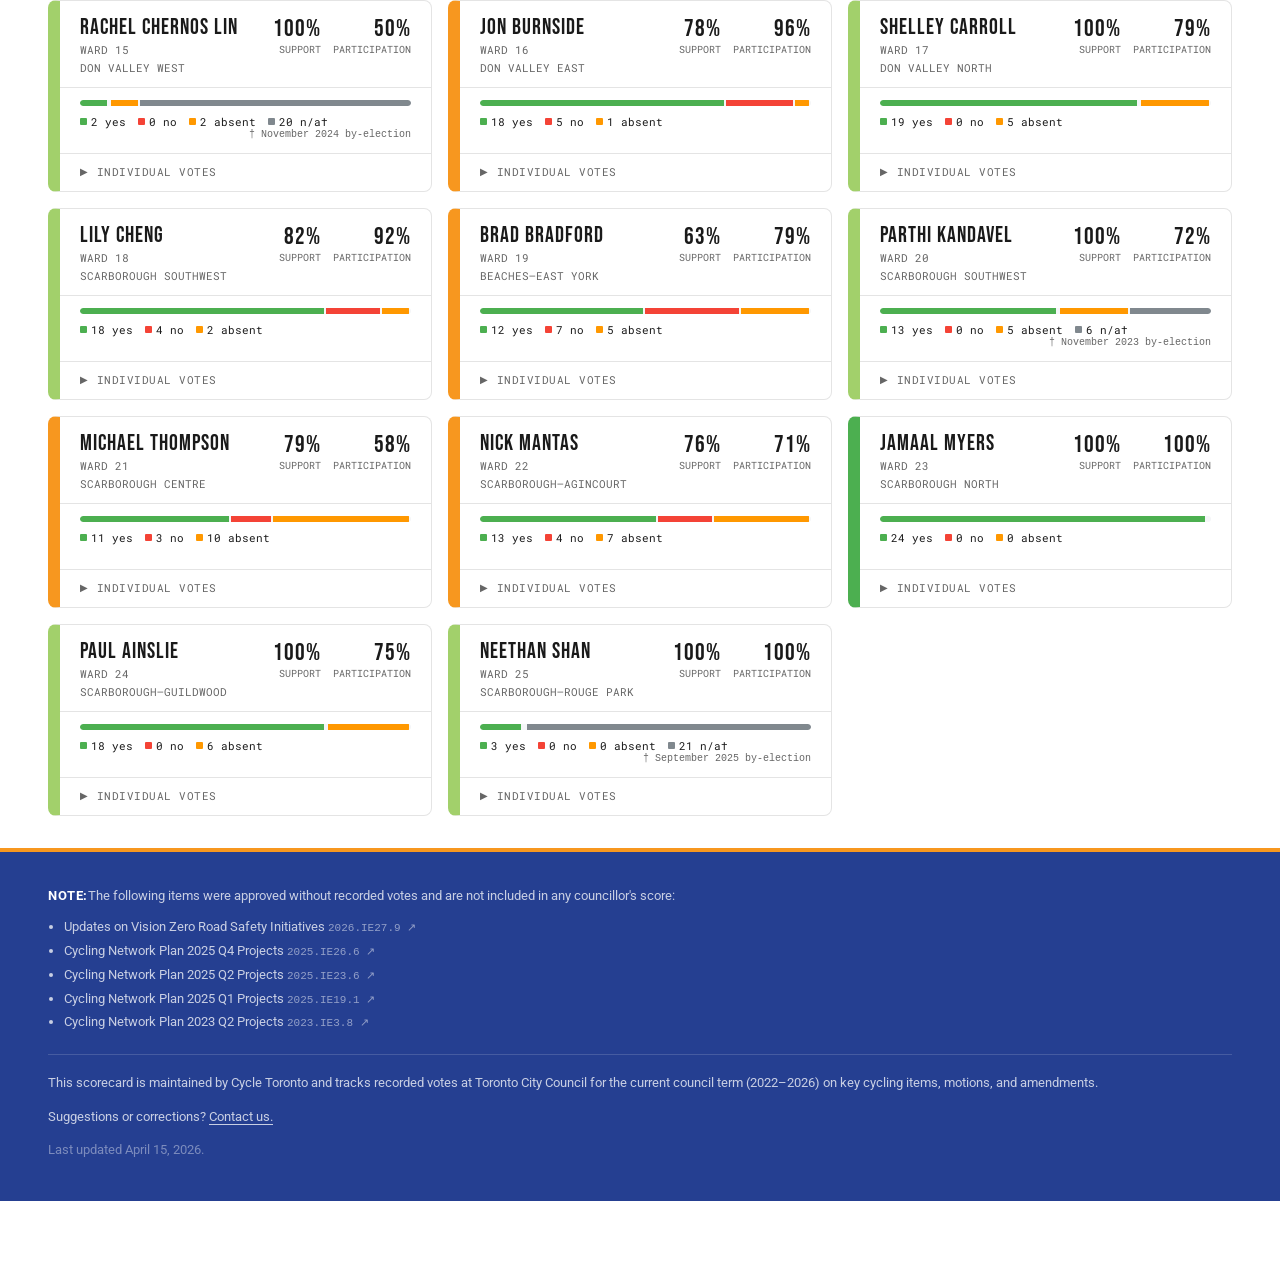
==== commit 6223ba14: "update footer content, favicon, and vote item names   - add attribution paragraph, contact link, and" ====
--- a/index.html
+++ b/index.html
@@ -3,7 +3,8 @@
 <head>
 <meta charset="UTF-8">
 <meta name="viewport" content="width=device-width, initial-scale=1.0">
-<title>Toronto Council Cycling Scorecard 2022–2026 (V4)</title>
+<title>Toronto City Council Cycling Scorecard</title>
+<link rel="icon" type="image/png" href="favicon.png">
 <link href="https://fonts.googleapis.com/css2?family=Bebas+Neue&family=Roboto:wght@300;400;500;700&family=Roboto+Mono:wght@400;500&family=Roboto+Slab:wght@700&display=swap" rel="stylesheet">
 <style>
   :root {
@@ -400,7 +401,7 @@
 
 <div class="header">
   <div class="header-left">
-    <h1>TORONTO COUNCIL<br><span>CYCLING SCORECARD</span></h1>
+    <h1>TORONTO CITY COUNCIL<br><span>CYCLING SCORECARD</span></h1>
     <p>How every active member of Toronto City Council has voted on cycling in the current council term (2022–2026) to date.</p>
     <div class="legend" style="justify-content:flex-start;margin-top:16px;">
       <div class="legend-item"><div class="legend-dot" style="background:var(--yes)"></div> yes</div>
@@ -450,8 +451,8 @@
   { name: "Parkside Drive and Bike Lanes", id: "2024.IE17.4", linkId: "2024.IE17.4" },
   { name: "Keep Bloor West Bike Lanes*", id: "2024.IE14.4 M1", linkId: "2024.IE14.4" },
   { name: "Cycling Network Plan Q3 2024 Projects", id: "2024.IE14.4", linkId: "2024.IE14.4" },
-  { name: "Do Not Cut Major City-Wide Route Plans*", id: "2024.IE14.3 M3d", linkId: "2024.IE14.3" },
-  { name: "Do Not Prioritize Local Approvals*", id: "2024.IE14.3 M3b", linkId: "2024.IE14.3" },
+  { name: "Keep 500 km Major Cycling Route Plan*", id: "2024.IE14.3 M3d", linkId: "2024.IE14.3" },
+  { name: "Emphasize Citywide Cycling Network Planning*", id: "2024.IE14.3 M3b", linkId: "2024.IE14.3" },
   { name: "Expedite Etobicoke Greenway", id: "2024.IE14.3 M3a", linkId: "2024.IE14.3" },
   { name: "2025-2027 100 km Cycling Network Plan", id: "2024.IE14.3", linkId: "2024.IE14.3" },
   { name: "Eglinton Complete Street with Bike Lanes", id: "2024.IE13.2", linkId: "2024.IE13.2" },
@@ -742,7 +743,7 @@
 document.getElementById('stat-opposed').textContent = opposed;
 </script>
 <div style="background: var(--blue); border-top: 4px solid var(--orange); margin-top: 32px; padding: 32px 48px 40px; font-family: 'Roboto', sans-serif; font-size: 13px; color: rgba(255,255,255,0.75); line-height: 1.8;">
-  <strong style="color: var(--white); font-size: 13px; text-transform: uppercase; letter-spacing: 0.5px;">Note:</strong> This scorecard tracks recorded votes on key cycling items, motions, and amendments only. The following items passed without a recorded vote and are not included in any councillor's score:<br>
+  <strong style="color: var(--white); font-size: 13px; text-transform: uppercase; letter-spacing: 0.5px;">Note:</strong>The following items were approved without recorded votes and are not included in any councillor's score:<br>
   <ul style="margin-top:8px;padding-left:16px;list-style:disc;">
     <li>Updates on Vision Zero Road Safety Initiatives <a href="https://secure.toronto.ca/council/agenda-item.do?item=2026.IE27.9" target="_blank" style="color:rgba(255,255,255,0.5);font-family:'DM Mono',monospace;font-size:11px;text-decoration:none;white-space:nowrap;" onmouseover="this.style.color='var(--orange)'" onmouseout="this.style.color='rgba(255,255,255,0.5)'">2026.IE27.9 ↗</a></li>
     <li>Cycling Network Plan 2025 Q4 Projects <a href="https://secure.toronto.ca/council/agenda-item.do?item=2025.IE26.6" target="_blank" style="color:rgba(255,255,255,0.5);font-family:'DM Mono',monospace;font-size:11px;text-decoration:none;white-space:nowrap;" onmouseover="this.style.color='var(--orange)'" onmouseout="this.style.color='rgba(255,255,255,0.5)'">2025.IE26.6 ↗</a></li>
@@ -750,6 +751,9 @@
     <li>Cycling Network Plan 2025 Q1 Projects <a href="https://secure.toronto.ca/council/agenda-item.do?item=2025.IE19.1" target="_blank" style="color:rgba(255,255,255,0.5);font-family:'DM Mono',monospace;font-size:11px;text-decoration:none;white-space:nowrap;" onmouseover="this.style.color='var(--orange)'" onmouseout="this.style.color='rgba(255,255,255,0.5)'">2025.IE19.1 ↗</a></li>
     <li>Cycling Network Plan 2023 Q2 Projects <a href="https://secure.toronto.ca/council/agenda-item.do?item=2023.IE3.8" target="_blank" style="color:rgba(255,255,255,0.5);font-family:'DM Mono',monospace;font-size:11px;text-decoration:none;white-space:nowrap;" onmouseover="this.style.color='var(--orange)'" onmouseout="this.style.color='rgba(255,255,255,0.5)'">2023.IE3.8 ↗</a></li>
   </ul>
+  <p style="margin-top:20px;border-top:1px solid rgba(255,255,255,0.15);padding-top:16px;">This scorecard is maintained by Cycle Toronto and tracks recorded votes at Toronto City Council for the current council term (2022–2026) on key cycling items, motions, and amendments.</p>
+  <p style="margin-top:10px;">Suggestions or corrections? <a href="https://www.cycleto.ca/contact-us" target="_blank" rel="noopener" style="color:rgba(255,255,255,0.75);text-decoration:underline;text-underline-offset:3px;">Contact us.</a></p>
+  <p style="margin-top:10px;color:rgba(255,255,255,0.4);">Last updated April 15, 2026.</p>
 </div>
 </body>
 </html>
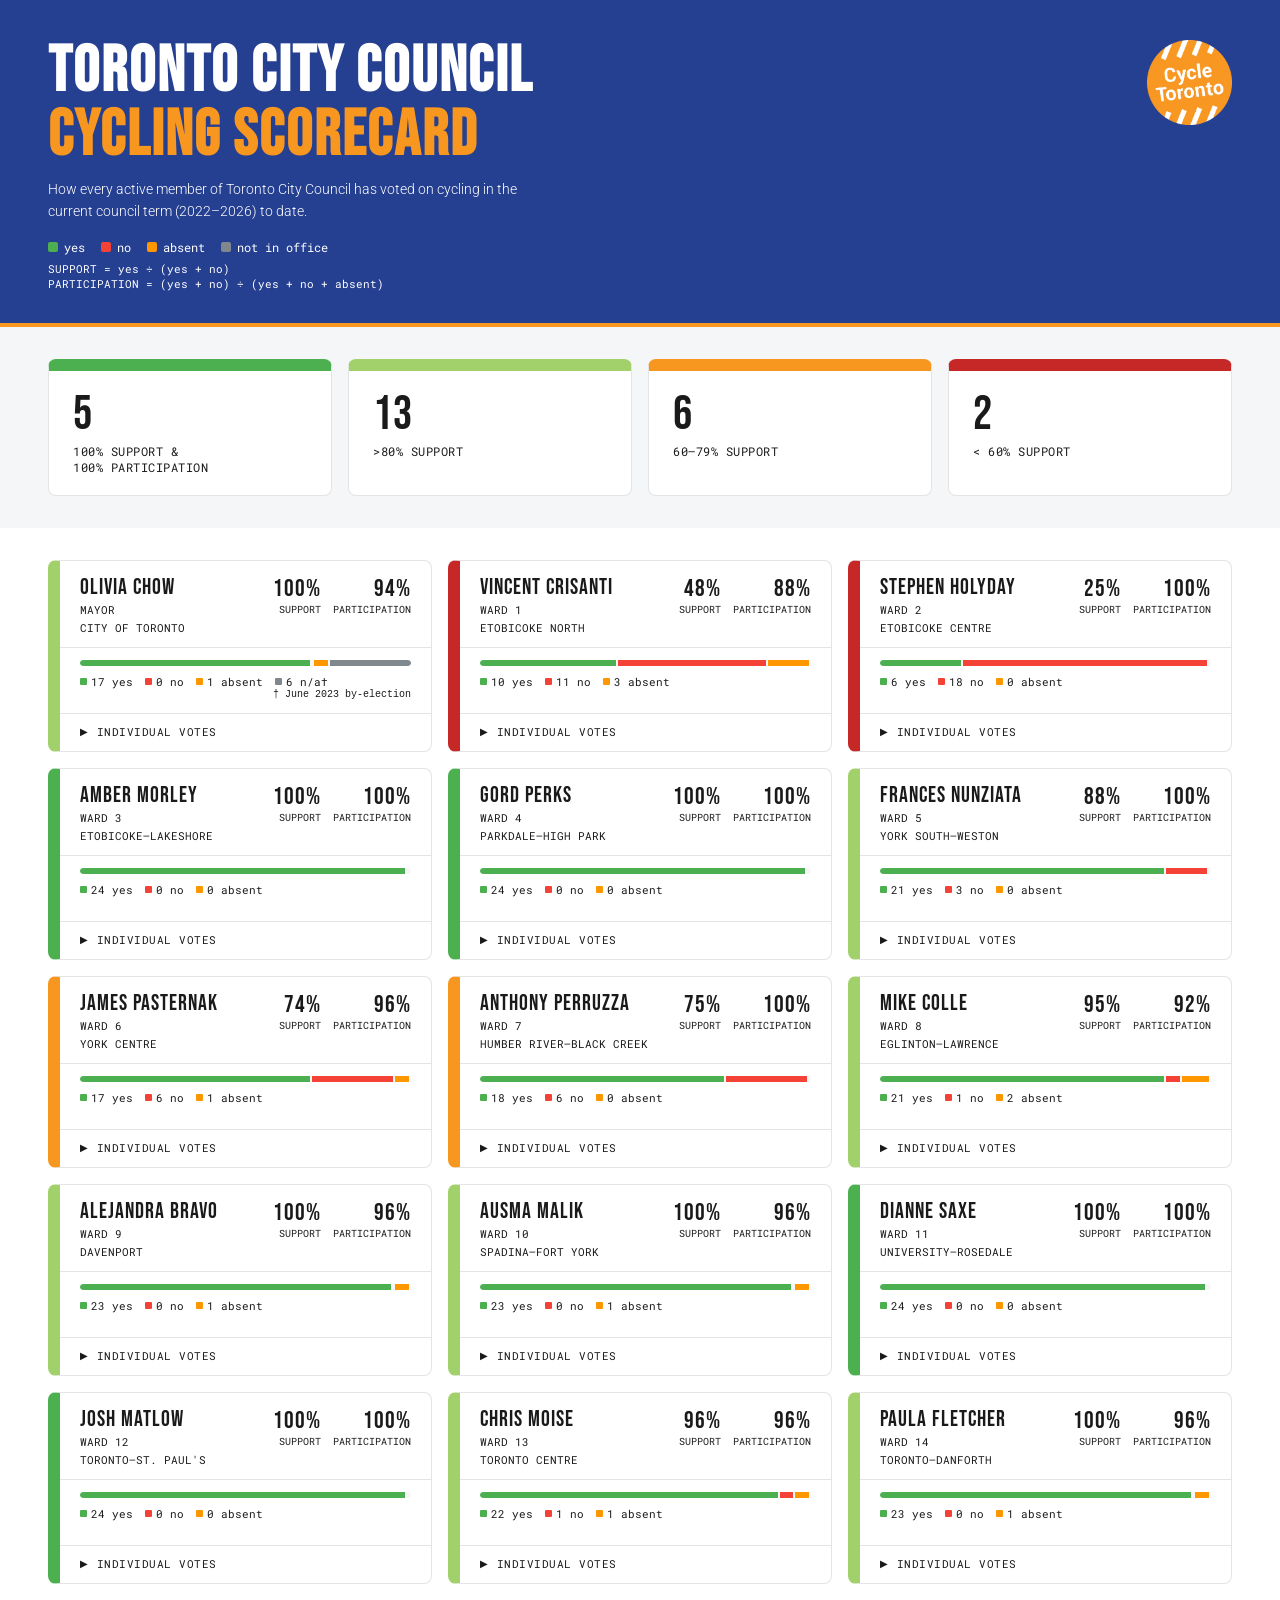
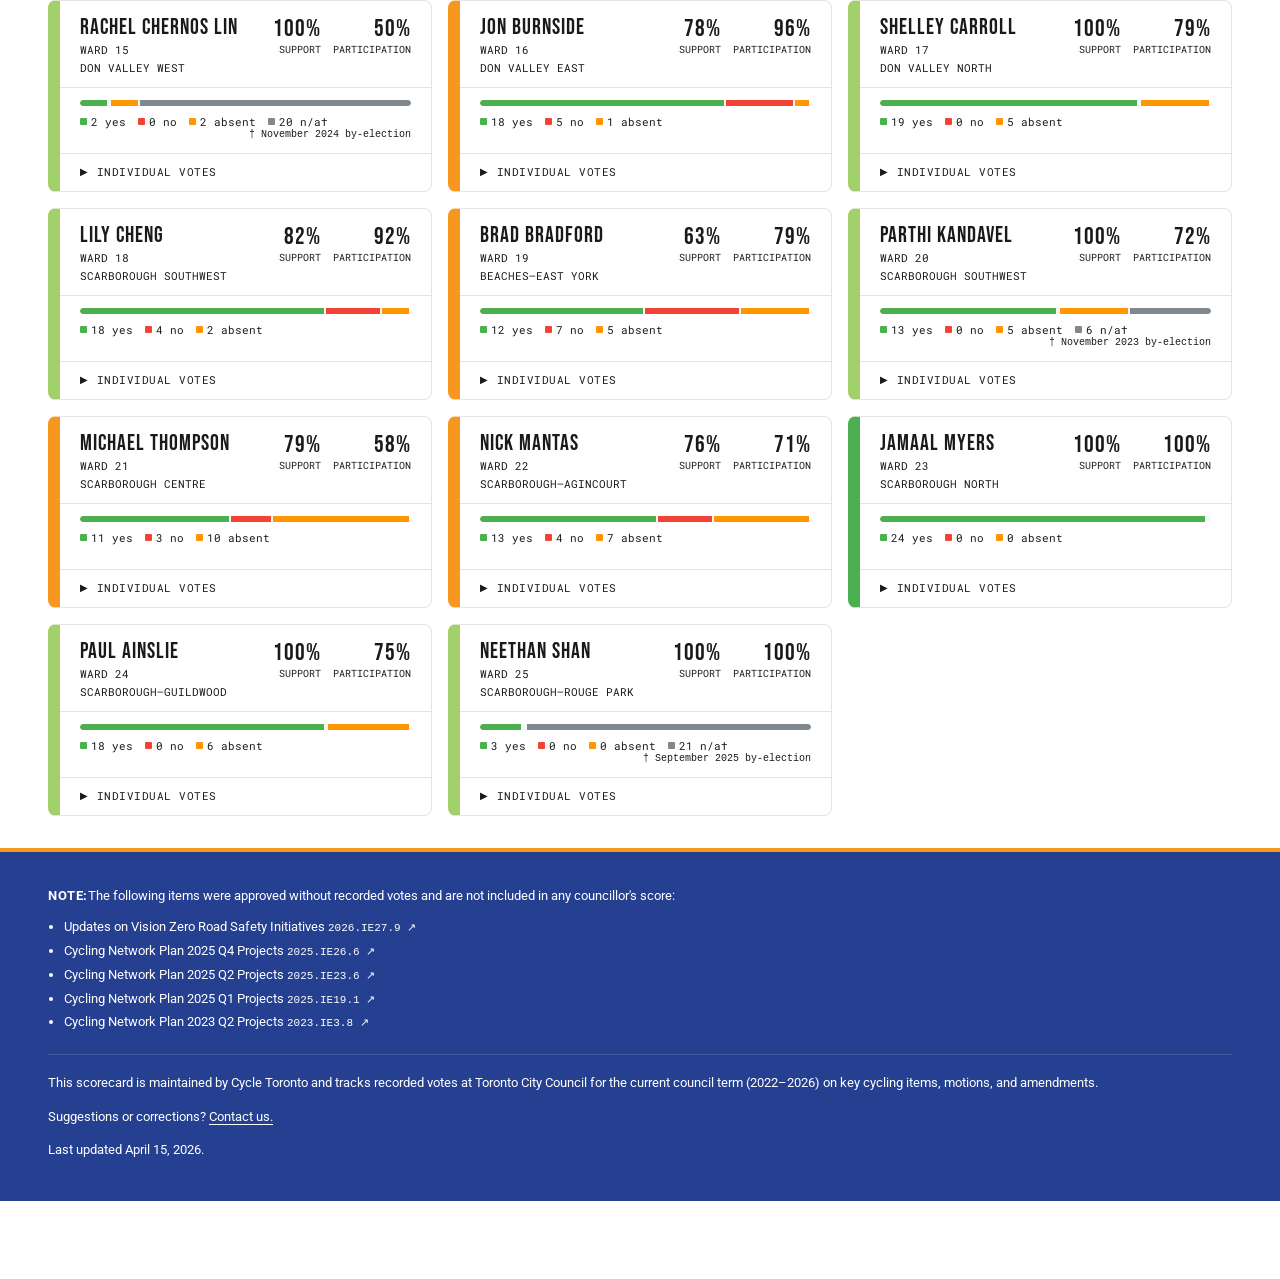
==== commit 634d4ec8: "text is now fully white on dark backgrounds and near-black on light backgrounds" ====
--- a/index.html
+++ b/index.html
@@ -25,8 +25,8 @@
     --orange-hover: #FF6B00;
     --blue: #253F91;
     --text: #1a1a1a;
-    --text-dim: #333333;
-    --text-dimmer: #666666;
+    --text-dim: #1a1a1a;
+    --text-dimmer: #1a1a1a;
     --border-hover: #444444;
     --tier-b: #A2D06B;
     --tier-d: #C62828;
@@ -70,7 +70,7 @@
 
   .header-left p {
     margin-top: 10px;
-    color: rgba(255,255,255,0.75);
+    color: var(--white);
     font-size: 14px;
     font-weight: 300;
     max-width: 480px;
@@ -101,7 +101,7 @@
     gap: 6px;
     font-size: 12px;
     font-family: 'Roboto Mono', monospace;
-    color: rgba(255,255,255,0.75);
+    color: var(--white);
   }
 
   .legend-dot {
@@ -409,7 +409,7 @@
       <div class="legend-item"><div class="legend-dot" style="background:var(--absent)"></div> absent</div>
       <div class="legend-item"><div class="legend-dot" style="background:var(--na)"></div> not in office</div>
     </div>
-    <div style="font-size:11px;color:rgba(255,255,255,0.5);font-family:'Roboto Mono',monospace;margin-top:6px;">SUPPORT = yes ÷ (yes + no)<br>PARTICIPATION = (yes + no) ÷ (yes + no + absent)</div>
+    <div style="font-size:11px;color:var(--white);font-family:'Roboto Mono',monospace;margin-top:6px;">SUPPORT = yes ÷ (yes + no)<br>PARTICIPATION = (yes + no) ÷ (yes + no + absent)</div>
   </div>
   <div class="header-right">
     <a href="https://www.cycleto.ca" target="_blank" rel="noopener"><img src="CycleTorontoLogo.png" alt="CycleTO"></a>
@@ -742,18 +742,18 @@
 document.getElementById('stat-mixed').textContent = mixed;
 document.getElementById('stat-opposed').textContent = opposed;
 </script>
-<div style="background: var(--blue); border-top: 4px solid var(--orange); margin-top: 32px; padding: 32px 48px 40px; font-family: 'Roboto', sans-serif; font-size: 13px; color: rgba(255,255,255,0.75); line-height: 1.8;">
+<div style="background: var(--blue); border-top: 4px solid var(--orange); margin-top: 32px; padding: 32px 48px 40px; font-family: 'Roboto', sans-serif; font-size: 13px; color: var(--white); line-height: 1.8;">
   <strong style="color: var(--white); font-size: 13px; text-transform: uppercase; letter-spacing: 0.5px;">Note:</strong>The following items were approved without recorded votes and are not included in any councillor's score:<br>
   <ul style="margin-top:8px;padding-left:16px;list-style:disc;">
-    <li>Updates on Vision Zero Road Safety Initiatives <a href="https://secure.toronto.ca/council/agenda-item.do?item=2026.IE27.9" target="_blank" style="color:rgba(255,255,255,0.5);font-family:'DM Mono',monospace;font-size:11px;text-decoration:none;white-space:nowrap;" onmouseover="this.style.color='var(--orange)'" onmouseout="this.style.color='rgba(255,255,255,0.5)'">2026.IE27.9 ↗</a></li>
-    <li>Cycling Network Plan 2025 Q4 Projects <a href="https://secure.toronto.ca/council/agenda-item.do?item=2025.IE26.6" target="_blank" style="color:rgba(255,255,255,0.5);font-family:'DM Mono',monospace;font-size:11px;text-decoration:none;white-space:nowrap;" onmouseover="this.style.color='var(--orange)'" onmouseout="this.style.color='rgba(255,255,255,0.5)'">2025.IE26.6 ↗</a></li>
-    <li>Cycling Network Plan 2025 Q2 Projects <a href="https://secure.toronto.ca/council/agenda-item.do?item=2025.IE23.6" target="_blank" style="color:rgba(255,255,255,0.5);font-family:'DM Mono',monospace;font-size:11px;text-decoration:none;white-space:nowrap;" onmouseover="this.style.color='var(--orange)'" onmouseout="this.style.color='rgba(255,255,255,0.5)'">2025.IE23.6 ↗</a></li>
-    <li>Cycling Network Plan 2025 Q1 Projects <a href="https://secure.toronto.ca/council/agenda-item.do?item=2025.IE19.1" target="_blank" style="color:rgba(255,255,255,0.5);font-family:'DM Mono',monospace;font-size:11px;text-decoration:none;white-space:nowrap;" onmouseover="this.style.color='var(--orange)'" onmouseout="this.style.color='rgba(255,255,255,0.5)'">2025.IE19.1 ↗</a></li>
-    <li>Cycling Network Plan 2023 Q2 Projects <a href="https://secure.toronto.ca/council/agenda-item.do?item=2023.IE3.8" target="_blank" style="color:rgba(255,255,255,0.5);font-family:'DM Mono',monospace;font-size:11px;text-decoration:none;white-space:nowrap;" onmouseover="this.style.color='var(--orange)'" onmouseout="this.style.color='rgba(255,255,255,0.5)'">2023.IE3.8 ↗</a></li>
+    <li>Updates on Vision Zero Road Safety Initiatives <a href="https://secure.toronto.ca/council/agenda-item.do?item=2026.IE27.9" target="_blank" style="color:var(--white);font-family:'DM Mono',monospace;font-size:11px;text-decoration:none;white-space:nowrap;" onmouseover="this.style.color='var(--orange)'" onmouseout="this.style.color='var(--white)'">2026.IE27.9 ↗</a></li>
+    <li>Cycling Network Plan 2025 Q4 Projects <a href="https://secure.toronto.ca/council/agenda-item.do?item=2025.IE26.6" target="_blank" style="color:var(--white);font-family:'DM Mono',monospace;font-size:11px;text-decoration:none;white-space:nowrap;" onmouseover="this.style.color='var(--orange)'" onmouseout="this.style.color='var(--white)'">2025.IE26.6 ↗</a></li>
+    <li>Cycling Network Plan 2025 Q2 Projects <a href="https://secure.toronto.ca/council/agenda-item.do?item=2025.IE23.6" target="_blank" style="color:var(--white);font-family:'DM Mono',monospace;font-size:11px;text-decoration:none;white-space:nowrap;" onmouseover="this.style.color='var(--orange)'" onmouseout="this.style.color='var(--white)'">2025.IE23.6 ↗</a></li>
+    <li>Cycling Network Plan 2025 Q1 Projects <a href="https://secure.toronto.ca/council/agenda-item.do?item=2025.IE19.1" target="_blank" style="color:var(--white);font-family:'DM Mono',monospace;font-size:11px;text-decoration:none;white-space:nowrap;" onmouseover="this.style.color='var(--orange)'" onmouseout="this.style.color='var(--white)'">2025.IE19.1 ↗</a></li>
+    <li>Cycling Network Plan 2023 Q2 Projects <a href="https://secure.toronto.ca/council/agenda-item.do?item=2023.IE3.8" target="_blank" style="color:var(--white);font-family:'DM Mono',monospace;font-size:11px;text-decoration:none;white-space:nowrap;" onmouseover="this.style.color='var(--orange)'" onmouseout="this.style.color='var(--white)'">2023.IE3.8 ↗</a></li>
   </ul>
   <p style="margin-top:20px;border-top:1px solid rgba(255,255,255,0.15);padding-top:16px;">This scorecard is maintained by Cycle Toronto and tracks recorded votes at Toronto City Council for the current council term (2022–2026) on key cycling items, motions, and amendments.</p>
-  <p style="margin-top:10px;">Suggestions or corrections? <a href="https://www.cycleto.ca/contact-us" target="_blank" rel="noopener" style="color:rgba(255,255,255,0.75);text-decoration:underline;text-underline-offset:3px;">Contact us.</a></p>
-  <p style="margin-top:10px;color:rgba(255,255,255,0.4);">Last updated April 15, 2026.</p>
+  <p style="margin-top:10px;">Suggestions or corrections? <a href="https://www.cycleto.ca/contact-us" target="_blank" rel="noopener" style="color:var(--white);text-decoration:underline;text-underline-offset:3px;">Contact us.</a></p>
+  <p style="margin-top:10px;color:var(--white);">Last updated April 15, 2026.</p>
 </div>
 </body>
 </html>
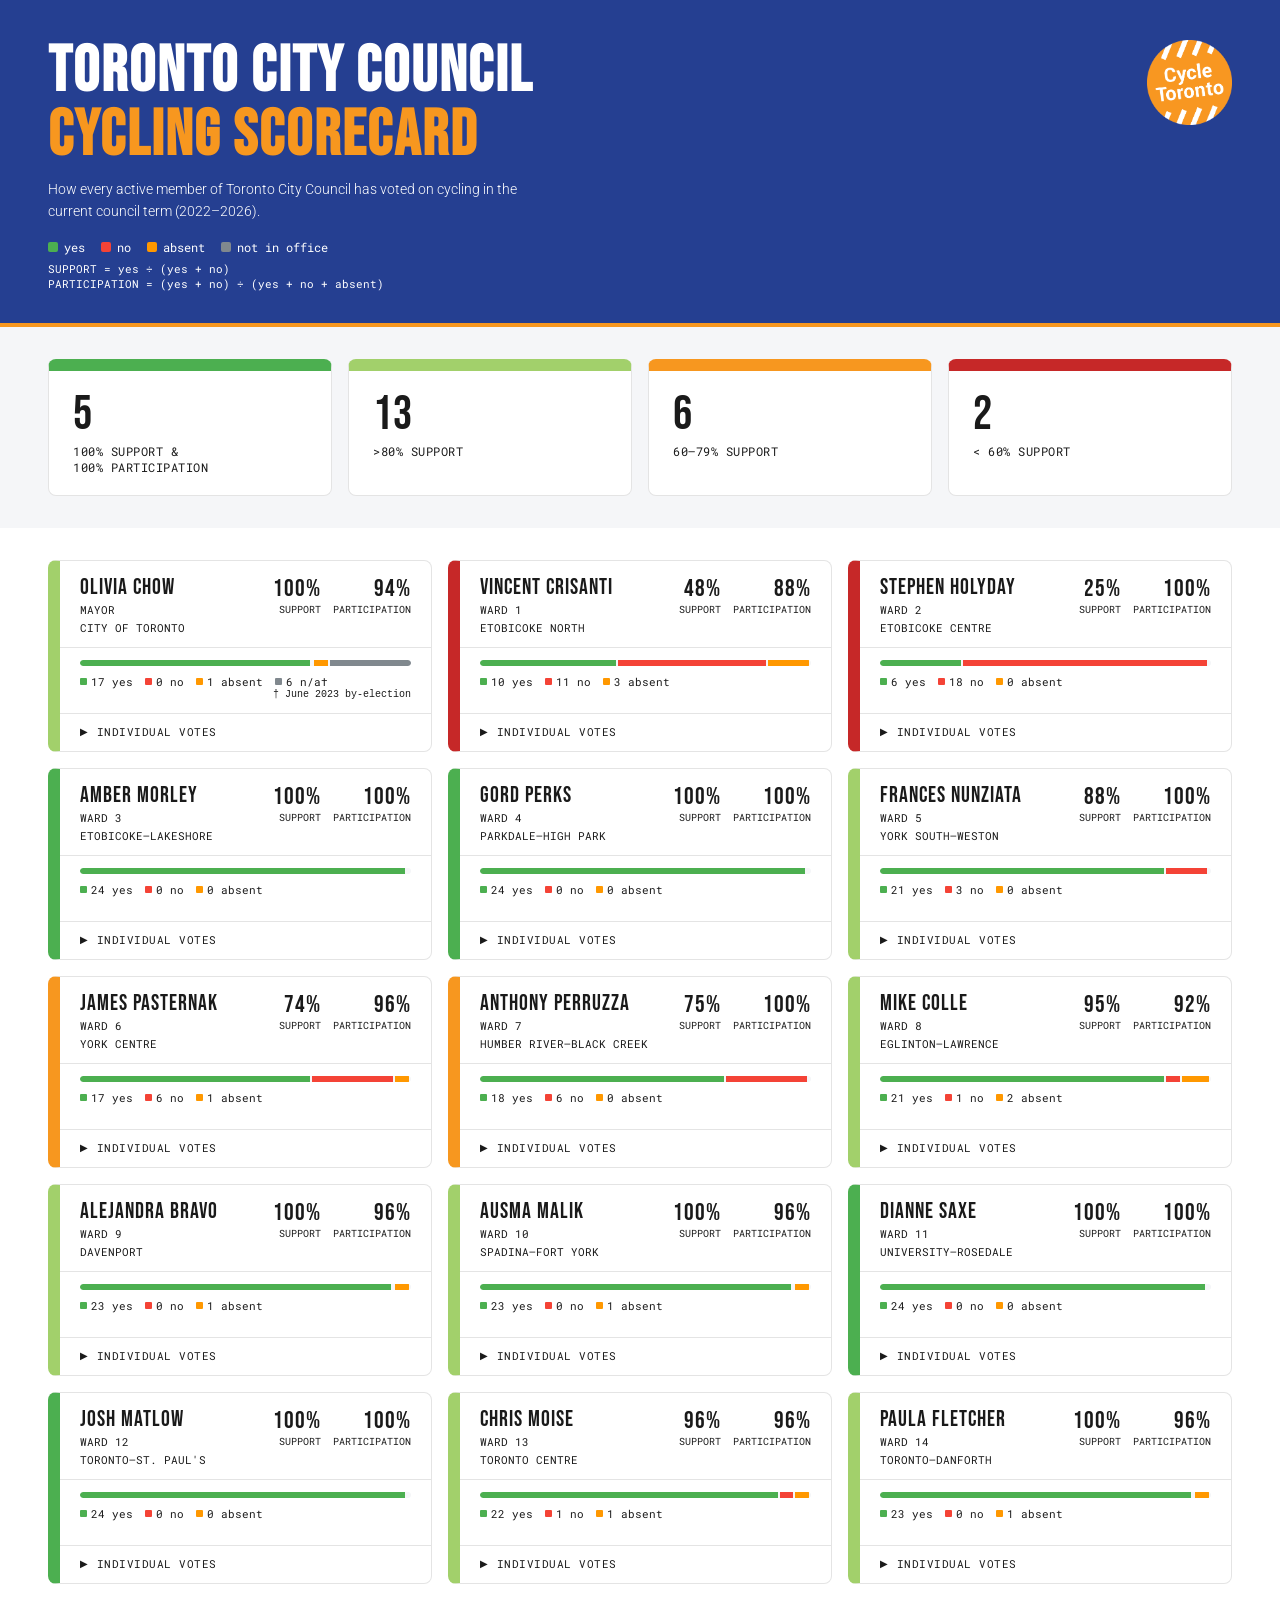
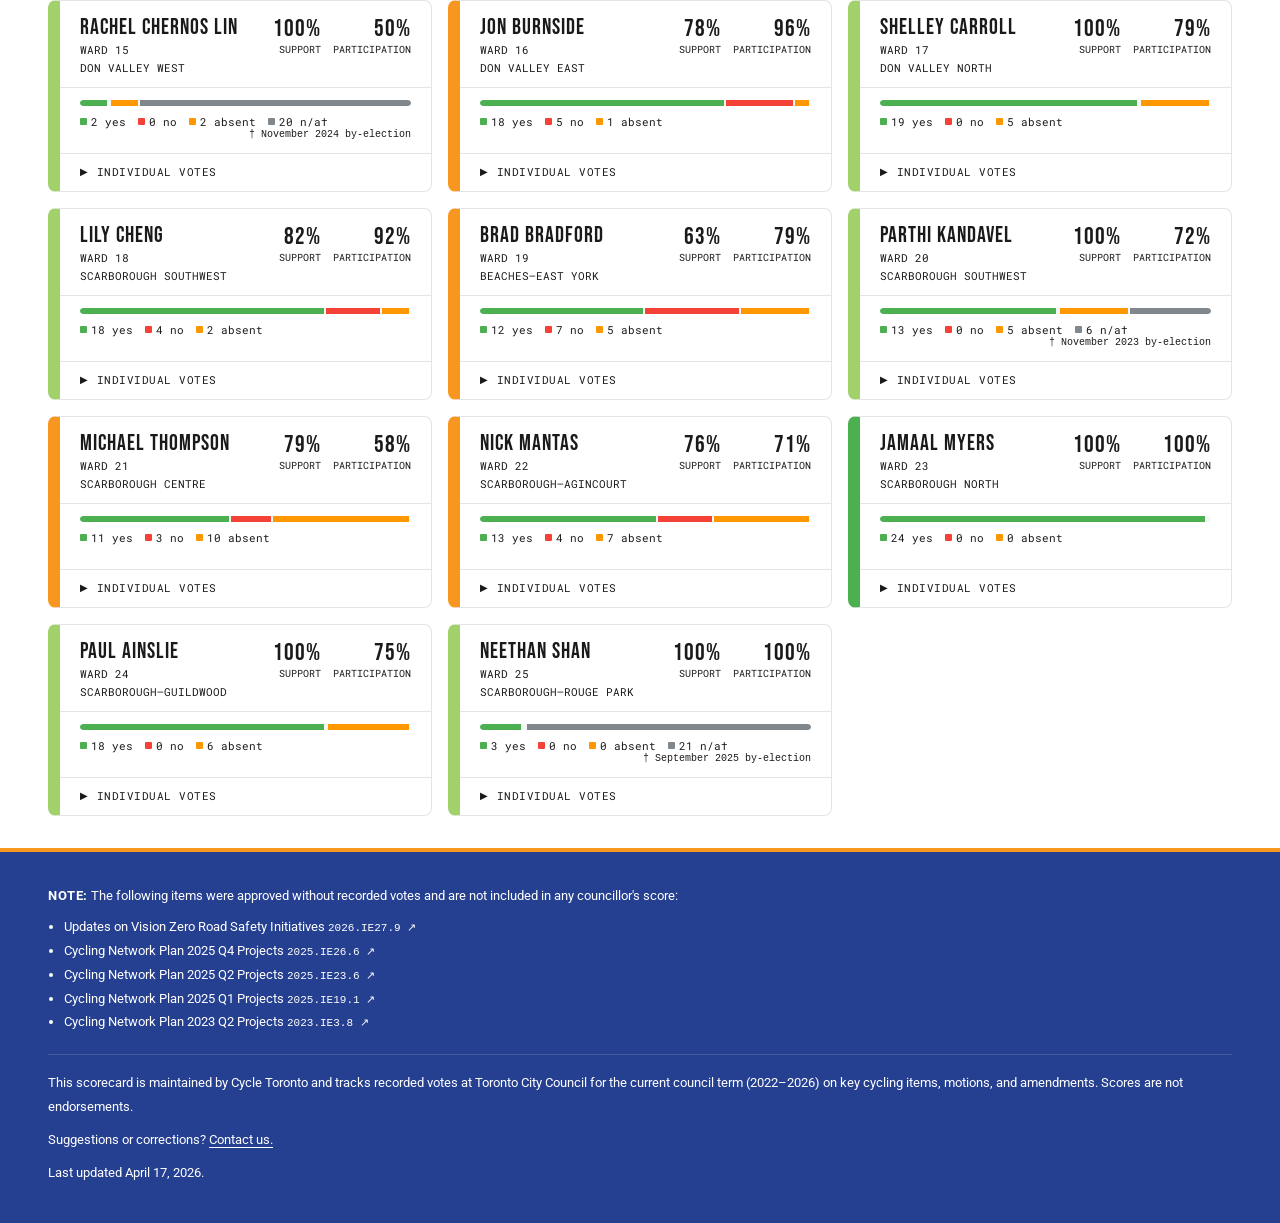
==== commit 8998197f: "minor copy and footer updates, remove body bottom padding - trim "to date" from header description -" ====
--- a/index.html
+++ b/index.html
@@ -41,7 +41,7 @@
     color: var(--text);
     font-family: 'Roboto', sans-serif;
     min-height: 100vh;
-    padding: 0 0 80px;
+    padding: 0;
   }
 
   /* HEADER */
@@ -207,14 +207,6 @@
     text-transform: uppercase;
   }
 
-  .card-name-link {
-    color: inherit;
-    text-decoration: none;
-  }
-  .card-name-link:hover {
-    text-decoration: underline;
-    text-underline-offset: 3px;
-  }
 
   .card-ward-link {
     color: inherit;
@@ -402,7 +394,7 @@
 <div class="header">
   <div class="header-left">
     <h1>TORONTO CITY COUNCIL<br><span>CYCLING SCORECARD</span></h1>
-    <p>How every active member of Toronto City Council has voted on cycling in the current council term (2022–2026) to date.</p>
+    <p>How every active member of Toronto City Council has voted on cycling in the current council term (2022–2026).</p>
     <div class="legend" style="justify-content:flex-start;margin-top:16px;">
       <div class="legend-item"><div class="legend-dot" style="background:var(--yes)"></div> yes</div>
       <div class="legend-item"><div class="legend-dot" style="background:var(--no)"></div> no</div>
@@ -630,11 +622,7 @@
     <div class="card-header">
       <div>
         <div class="card-name">${(() => {
-          const wardNum = parseInt(c.ward.replace('Ward ', ''));
-          const councillorUrl = wardNum
-            ? `https://www.toronto.ca/city-government/council/members-of-council/councillor-ward-${wardNum}/`
-            : `https://www.toronto.ca/city-government/council/office-of-the-mayor/about-mayor/`;
-          return `<a href="${councillorUrl}" target="_blank" rel="noopener" class="card-name-link">${c.firstName} ${c.name}</a>`;
+          return `${c.firstName} ${c.name}`;
         })()}</div>
         ${(() => {
           const wardNum = parseInt(c.ward.replace('Ward ', ''));
@@ -743,7 +731,7 @@
 document.getElementById('stat-opposed').textContent = opposed;
 </script>
 <div style="background: var(--blue); border-top: 4px solid var(--orange); margin-top: 32px; padding: 32px 48px 40px; font-family: 'Roboto', sans-serif; font-size: 13px; color: var(--white); line-height: 1.8;">
-  <strong style="color: var(--white); font-size: 13px; text-transform: uppercase; letter-spacing: 0.5px;">Note:</strong>The following items were approved without recorded votes and are not included in any councillor's score:<br>
+  <strong style="color: var(--white); font-size: 13px; text-transform: uppercase; letter-spacing: 0.5px;">Note: </strong>The following items were approved without recorded votes and are not included in any councillor's score:<br>
   <ul style="margin-top:8px;padding-left:16px;list-style:disc;">
     <li>Updates on Vision Zero Road Safety Initiatives <a href="https://secure.toronto.ca/council/agenda-item.do?item=2026.IE27.9" target="_blank" style="color:var(--white);font-family:'DM Mono',monospace;font-size:11px;text-decoration:none;white-space:nowrap;" onmouseover="this.style.color='var(--orange)'" onmouseout="this.style.color='var(--white)'">2026.IE27.9 ↗</a></li>
     <li>Cycling Network Plan 2025 Q4 Projects <a href="https://secure.toronto.ca/council/agenda-item.do?item=2025.IE26.6" target="_blank" style="color:var(--white);font-family:'DM Mono',monospace;font-size:11px;text-decoration:none;white-space:nowrap;" onmouseover="this.style.color='var(--orange)'" onmouseout="this.style.color='var(--white)'">2025.IE26.6 ↗</a></li>
@@ -751,9 +739,14 @@
     <li>Cycling Network Plan 2025 Q1 Projects <a href="https://secure.toronto.ca/council/agenda-item.do?item=2025.IE19.1" target="_blank" style="color:var(--white);font-family:'DM Mono',monospace;font-size:11px;text-decoration:none;white-space:nowrap;" onmouseover="this.style.color='var(--orange)'" onmouseout="this.style.color='var(--white)'">2025.IE19.1 ↗</a></li>
     <li>Cycling Network Plan 2023 Q2 Projects <a href="https://secure.toronto.ca/council/agenda-item.do?item=2023.IE3.8" target="_blank" style="color:var(--white);font-family:'DM Mono',monospace;font-size:11px;text-decoration:none;white-space:nowrap;" onmouseover="this.style.color='var(--orange)'" onmouseout="this.style.color='var(--white)'">2023.IE3.8 ↗</a></li>
   </ul>
-  <p style="margin-top:20px;border-top:1px solid rgba(255,255,255,0.15);padding-top:16px;">This scorecard is maintained by Cycle Toronto and tracks recorded votes at Toronto City Council for the current council term (2022–2026) on key cycling items, motions, and amendments.</p>
+  <p style="margin-top:20px;border-top:1px solid rgba(255,255,255,0.15);padding-top:16px;">This scorecard is maintained by Cycle Toronto and tracks recorded votes at Toronto City Council for the current council term (2022–2026) on key cycling items, motions, and amendments. Scores are not endorsements.</p>
   <p style="margin-top:10px;">Suggestions or corrections? <a href="https://www.cycleto.ca/contact-us" target="_blank" rel="noopener" style="color:var(--white);text-decoration:underline;text-underline-offset:3px;">Contact us.</a></p>
-  <p style="margin-top:10px;color:var(--white);">Last updated April 15, 2026.</p>
+  <p style="margin-top:10px;color:var(--white);">Last updated April 17, 2026.</p>
 </div>
+<script>
+  window.addEventListener('load', function() {
+    window.parent.postMessage({ frameHeight: document.body.scrollHeight }, '*');
+  });
+</script>
 </body>
 </html>
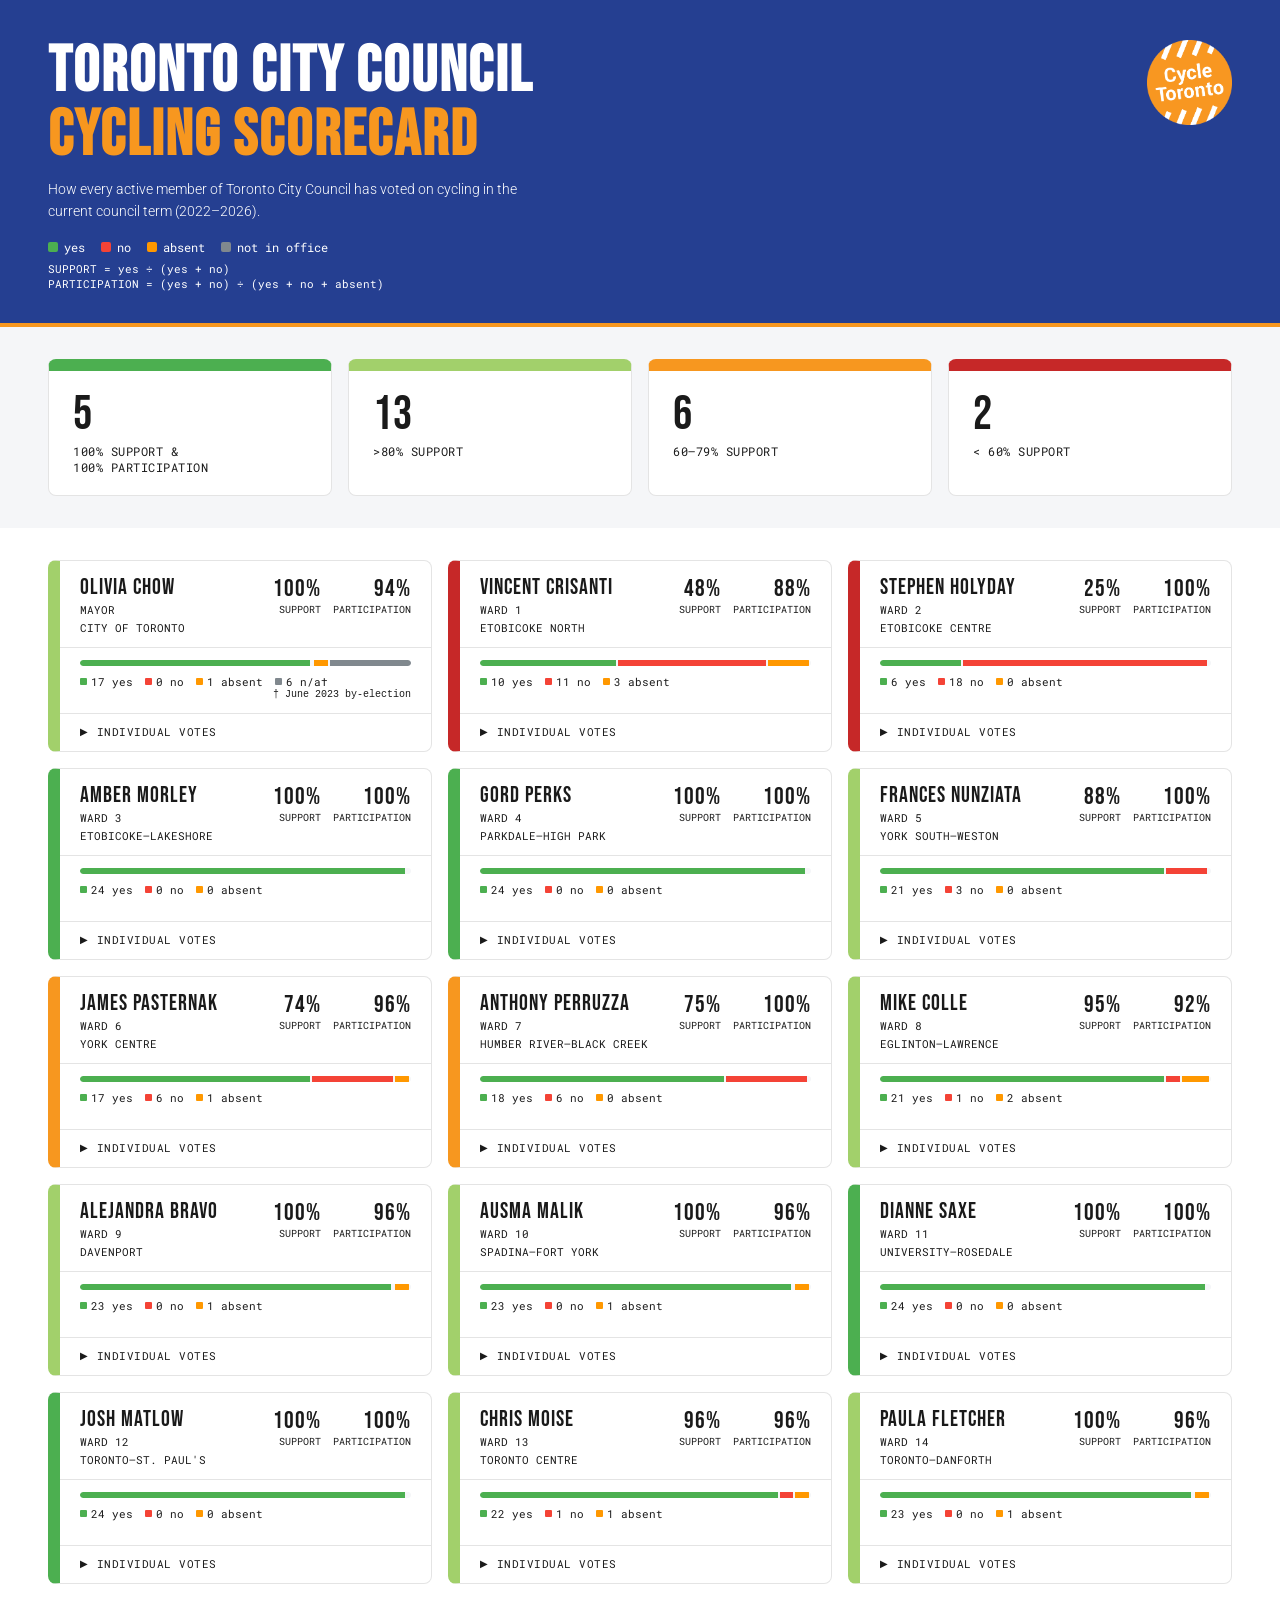
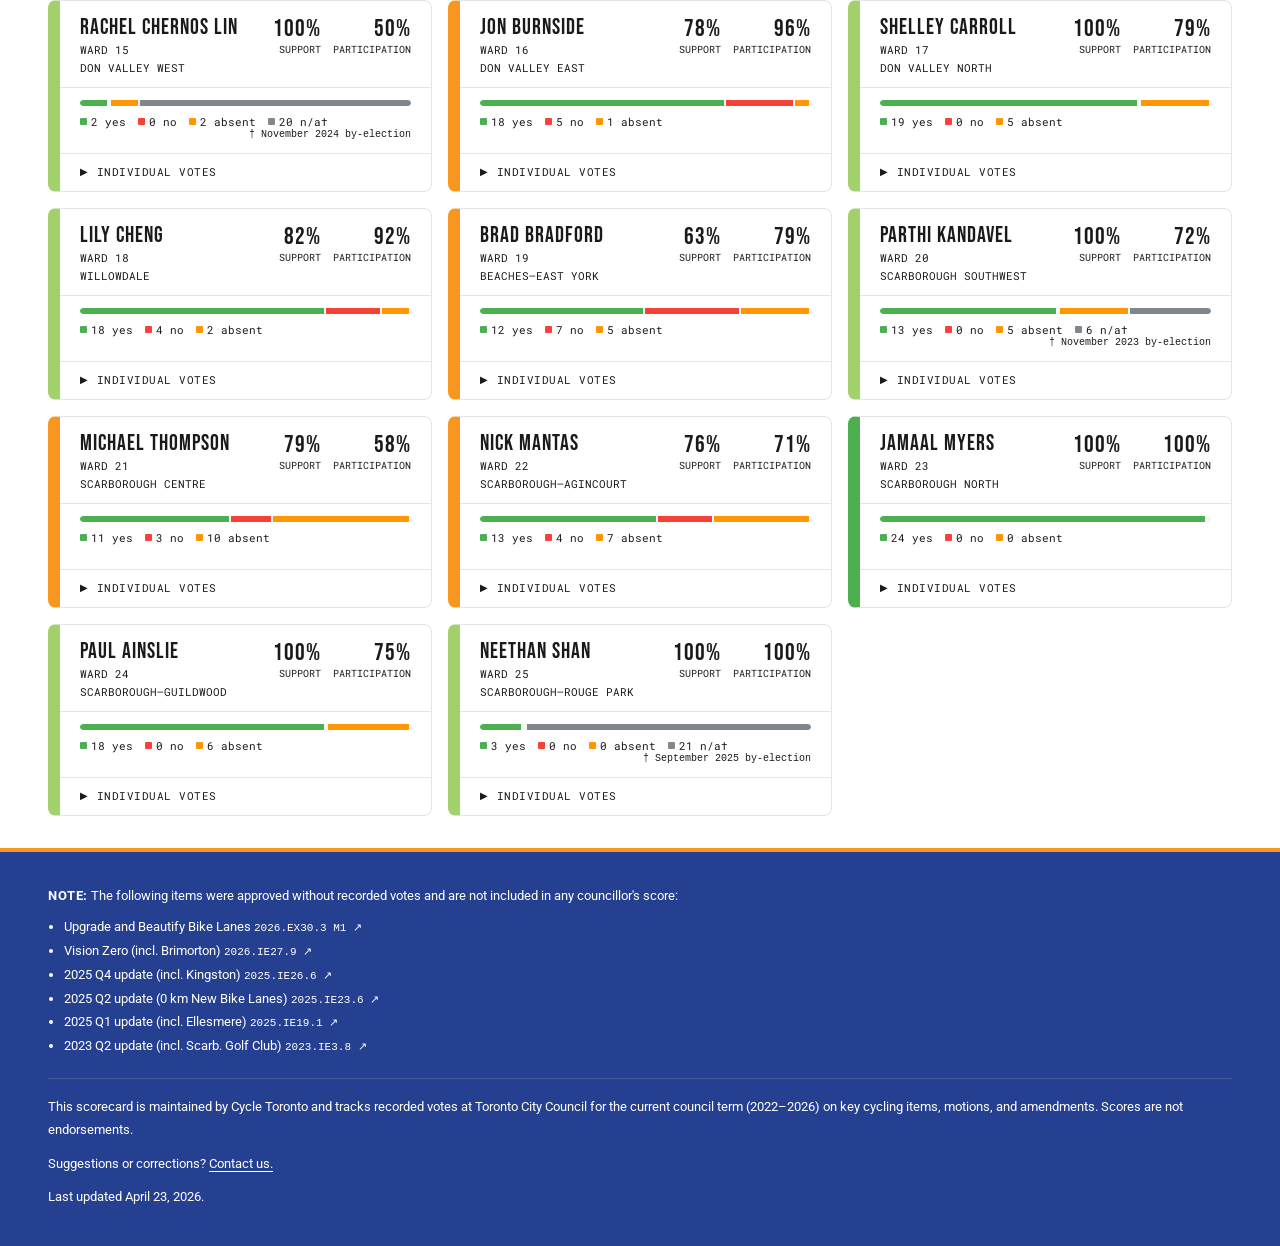
==== commit 15396351: "update vote item names, ward name, and footer content - rename four cycling network plan quarterly r" ====
--- a/index.html
+++ b/index.html
@@ -442,7 +442,7 @@
   { name: "Transform Yonge Bike Lanes", id: "2025.MM35.10", linkId: "2025.MM35.10" },
   { name: "Parkside Drive and Bike Lanes", id: "2024.IE17.4", linkId: "2024.IE17.4" },
   { name: "Keep Bloor West Bike Lanes*", id: "2024.IE14.4 M1", linkId: "2024.IE14.4" },
-  { name: "Cycling Network Plan Q3 2024 Projects", id: "2024.IE14.4", linkId: "2024.IE14.4" },
+  { name: "2024 Q3 report (incl. Avenue)", id: "2024.IE14.4", linkId: "2024.IE14.4" },
   { name: "Keep 500 km Major Cycling Route Plan*", id: "2024.IE14.3 M3d", linkId: "2024.IE14.3" },
   { name: "Emphasize Citywide Cycling Network Planning*", id: "2024.IE14.3 M3b", linkId: "2024.IE14.3" },
   { name: "Expedite Etobicoke Greenway", id: "2024.IE14.3 M3a", linkId: "2024.IE14.3" },
@@ -450,12 +450,12 @@
   { name: "Eglinton Complete Street with Bike Lanes", id: "2024.IE13.2", linkId: "2024.IE13.2" },
   { name: "License Courier Businesses Not Riders", id: "2024.IE13.1 R12", linkId: "2024.IE13.1" },
   { name: "Portland Bike Lanes", id: "2024.IE12.4 P1f", linkId: "2024.IE12.4" },
-  { name: "Cycling Network Plan Q2 2024 Projects", id: "2024.IE12.4", linkId: "2024.IE12.4" },
+  { name: "2024 Q2 report (incl. Dan Leckie)", id: "2024.IE12.4", linkId: "2024.IE12.4" },
   { name: "Safe & Passable Bike Lanes", id: "2024.IE10.3", linkId: "2024.IE10.3" },
-  { name: "Cycling Network Plan Q1 2024 Projects", id: "2024.IE10.2", linkId: "2024.IE10.2" },
+  { name: "2024 Q1 report (incl. Harbord-Hoskins)", id: "2024.IE10.2", linkId: "2024.IE10.2" },
   { name: "Keep Bloor West Bike Lanes*", id: "2024.CC23.1 M3", linkId: "2024.CC23.1" },
   { name: "Oppose Provincial Bike Lane Removal", id: "2024.CC23.1 M1", linkId: "2024.CC23.1" },
-  { name: "Cycling Network Plan Q3 2023 Projects", id: "2023.IE4.3", linkId: "2023.IE4.3" },
+  { name: "2023 Q3 report (incl. Bloor West)", id: "2023.IE4.3", linkId: "2023.IE4.3" },
   { name: "High Park Movement Strategy", id: "2023.IE3.7", linkId: "2023.IE3.7" },
   { name: "Extend College Bike Lanes", id: "2023.IE2.7", linkId: "2023.IE2.7" },
   { name: "Bike Share Discounted Rates", id: "2023.IE2.6", linkId: "2023.IE2.6" },
@@ -528,7 +528,7 @@
     record: ["YES","NO","YES","NO","YES","YES","YES","NO","YES","YES","YES","YES","YES","YES","YES","YES","ABSENT","YES","YES","YES","YES","NO","NO","YES"] },
   { name: "Carroll", firstName: "Shelley", ward: "Ward 17", wardName: "Don Valley North", yes: 19, no: 0, absent: 5, na: 0,
     record: ["YES","ABSENT","ABSENT","YES","YES","YES","YES","YES","YES","YES","ABSENT","ABSENT","YES","YES","ABSENT","YES","YES","YES","YES","YES","YES","YES","YES","YES"] },
-  { name: "Cheng", firstName: "Lily", ward: "Ward 18", wardName: "Scarborough Southwest", yes: 18, no: 4, absent: 2, na: 0,
+  { name: "Cheng", firstName: "Lily", ward: "Ward 18", wardName: "Willowdale", yes: 18, no: 4, absent: 2, na: 0,
     record: ["YES","YES","YES","NO","YES","YES","YES","NO","YES","YES","YES","YES","YES","YES","YES","YES","YES","YES","YES","NO","ABSENT","ABSENT","YES","YES"] },
   { name: "Bradford", firstName: "Brad", ward: "Ward 19", wardName: "Beaches–East York", yes: 12, no: 7, absent: 5, na: 0,
     record: ["YES","YES","NO","NO","NO","YES","NO","NO","YES","YES","ABSENT","YES","ABSENT","ABSENT","ABSENT","ABSENT","NO","NO","YES","YES","YES","YES","YES","YES"] },
@@ -733,15 +733,16 @@
 <div style="background: var(--blue); border-top: 4px solid var(--orange); margin-top: 32px; padding: 32px 48px 40px; font-family: 'Roboto', sans-serif; font-size: 13px; color: var(--white); line-height: 1.8;">
   <strong style="color: var(--white); font-size: 13px; text-transform: uppercase; letter-spacing: 0.5px;">Note: </strong>The following items were approved without recorded votes and are not included in any councillor's score:<br>
   <ul style="margin-top:8px;padding-left:16px;list-style:disc;">
-    <li>Updates on Vision Zero Road Safety Initiatives <a href="https://secure.toronto.ca/council/agenda-item.do?item=2026.IE27.9" target="_blank" style="color:var(--white);font-family:'DM Mono',monospace;font-size:11px;text-decoration:none;white-space:nowrap;" onmouseover="this.style.color='var(--orange)'" onmouseout="this.style.color='var(--white)'">2026.IE27.9 ↗</a></li>
-    <li>Cycling Network Plan 2025 Q4 Projects <a href="https://secure.toronto.ca/council/agenda-item.do?item=2025.IE26.6" target="_blank" style="color:var(--white);font-family:'DM Mono',monospace;font-size:11px;text-decoration:none;white-space:nowrap;" onmouseover="this.style.color='var(--orange)'" onmouseout="this.style.color='var(--white)'">2025.IE26.6 ↗</a></li>
-    <li>Cycling Network Plan 2025 Q2 Projects <a href="https://secure.toronto.ca/council/agenda-item.do?item=2025.IE23.6" target="_blank" style="color:var(--white);font-family:'DM Mono',monospace;font-size:11px;text-decoration:none;white-space:nowrap;" onmouseover="this.style.color='var(--orange)'" onmouseout="this.style.color='var(--white)'">2025.IE23.6 ↗</a></li>
-    <li>Cycling Network Plan 2025 Q1 Projects <a href="https://secure.toronto.ca/council/agenda-item.do?item=2025.IE19.1" target="_blank" style="color:var(--white);font-family:'DM Mono',monospace;font-size:11px;text-decoration:none;white-space:nowrap;" onmouseover="this.style.color='var(--orange)'" onmouseout="this.style.color='var(--white)'">2025.IE19.1 ↗</a></li>
-    <li>Cycling Network Plan 2023 Q2 Projects <a href="https://secure.toronto.ca/council/agenda-item.do?item=2023.IE3.8" target="_blank" style="color:var(--white);font-family:'DM Mono',monospace;font-size:11px;text-decoration:none;white-space:nowrap;" onmouseover="this.style.color='var(--orange)'" onmouseout="this.style.color='var(--white)'">2023.IE3.8 ↗</a></li>
+    <li>Upgrade and Beautify Bike Lanes <a href="https://secure.toronto.ca/council/agenda-item.do?item=2026.EX30.3" target="_blank" style="color:var(--white);font-family:'DM Mono',monospace;font-size:11px;text-decoration:none;white-space:nowrap;" onmouseover="this.style.color='var(--orange)'" onmouseout="this.style.color='var(--white)'">2026.EX30.3 M1 ↗</a></li>
+    <li>Vision Zero (incl. Brimorton) <a href="https://secure.toronto.ca/council/agenda-item.do?item=2026.IE27.9" target="_blank" style="color:var(--white);font-family:'DM Mono',monospace;font-size:11px;text-decoration:none;white-space:nowrap;" onmouseover="this.style.color='var(--orange)'" onmouseout="this.style.color='var(--white)'">2026.IE27.9 ↗</a></li>
+    <li>2025 Q4 update (incl. Kingston) <a href="https://secure.toronto.ca/council/agenda-item.do?item=2025.IE26.6" target="_blank" style="color:var(--white);font-family:'DM Mono',monospace;font-size:11px;text-decoration:none;white-space:nowrap;" onmouseover="this.style.color='var(--orange)'" onmouseout="this.style.color='var(--white)'">2025.IE26.6 ↗</a></li>
+    <li>2025 Q2 update (0 km New Bike Lanes) <a href="https://secure.toronto.ca/council/agenda-item.do?item=2025.IE23.6" target="_blank" style="color:var(--white);font-family:'DM Mono',monospace;font-size:11px;text-decoration:none;white-space:nowrap;" onmouseover="this.style.color='var(--orange)'" onmouseout="this.style.color='var(--white)'">2025.IE23.6 ↗</a></li>
+    <li>2025 Q1 update (incl. Ellesmere) <a href="https://secure.toronto.ca/council/agenda-item.do?item=2025.IE19.1" target="_blank" style="color:var(--white);font-family:'DM Mono',monospace;font-size:11px;text-decoration:none;white-space:nowrap;" onmouseover="this.style.color='var(--orange)'" onmouseout="this.style.color='var(--white)'">2025.IE19.1 ↗</a></li>
+    <li>2023 Q2 update (incl. Scarb. Golf Club) <a href="https://secure.toronto.ca/council/agenda-item.do?item=2023.IE3.8" target="_blank" style="color:var(--white);font-family:'DM Mono',monospace;font-size:11px;text-decoration:none;white-space:nowrap;" onmouseover="this.style.color='var(--orange)'" onmouseout="this.style.color='var(--white)'">2023.IE3.8 ↗</a></li>
   </ul>
   <p style="margin-top:20px;border-top:1px solid rgba(255,255,255,0.15);padding-top:16px;">This scorecard is maintained by Cycle Toronto and tracks recorded votes at Toronto City Council for the current council term (2022–2026) on key cycling items, motions, and amendments. Scores are not endorsements.</p>
   <p style="margin-top:10px;">Suggestions or corrections? <a href="https://www.cycleto.ca/contact-us" target="_blank" rel="noopener" style="color:var(--white);text-decoration:underline;text-underline-offset:3px;">Contact us.</a></p>
-  <p style="margin-top:10px;color:var(--white);">Last updated April 17, 2026.</p>
+  <p style="margin-top:10px;color:var(--white);">Last updated April 23, 2026.</p>
 </div>
 <script>
   window.addEventListener('load', function() {
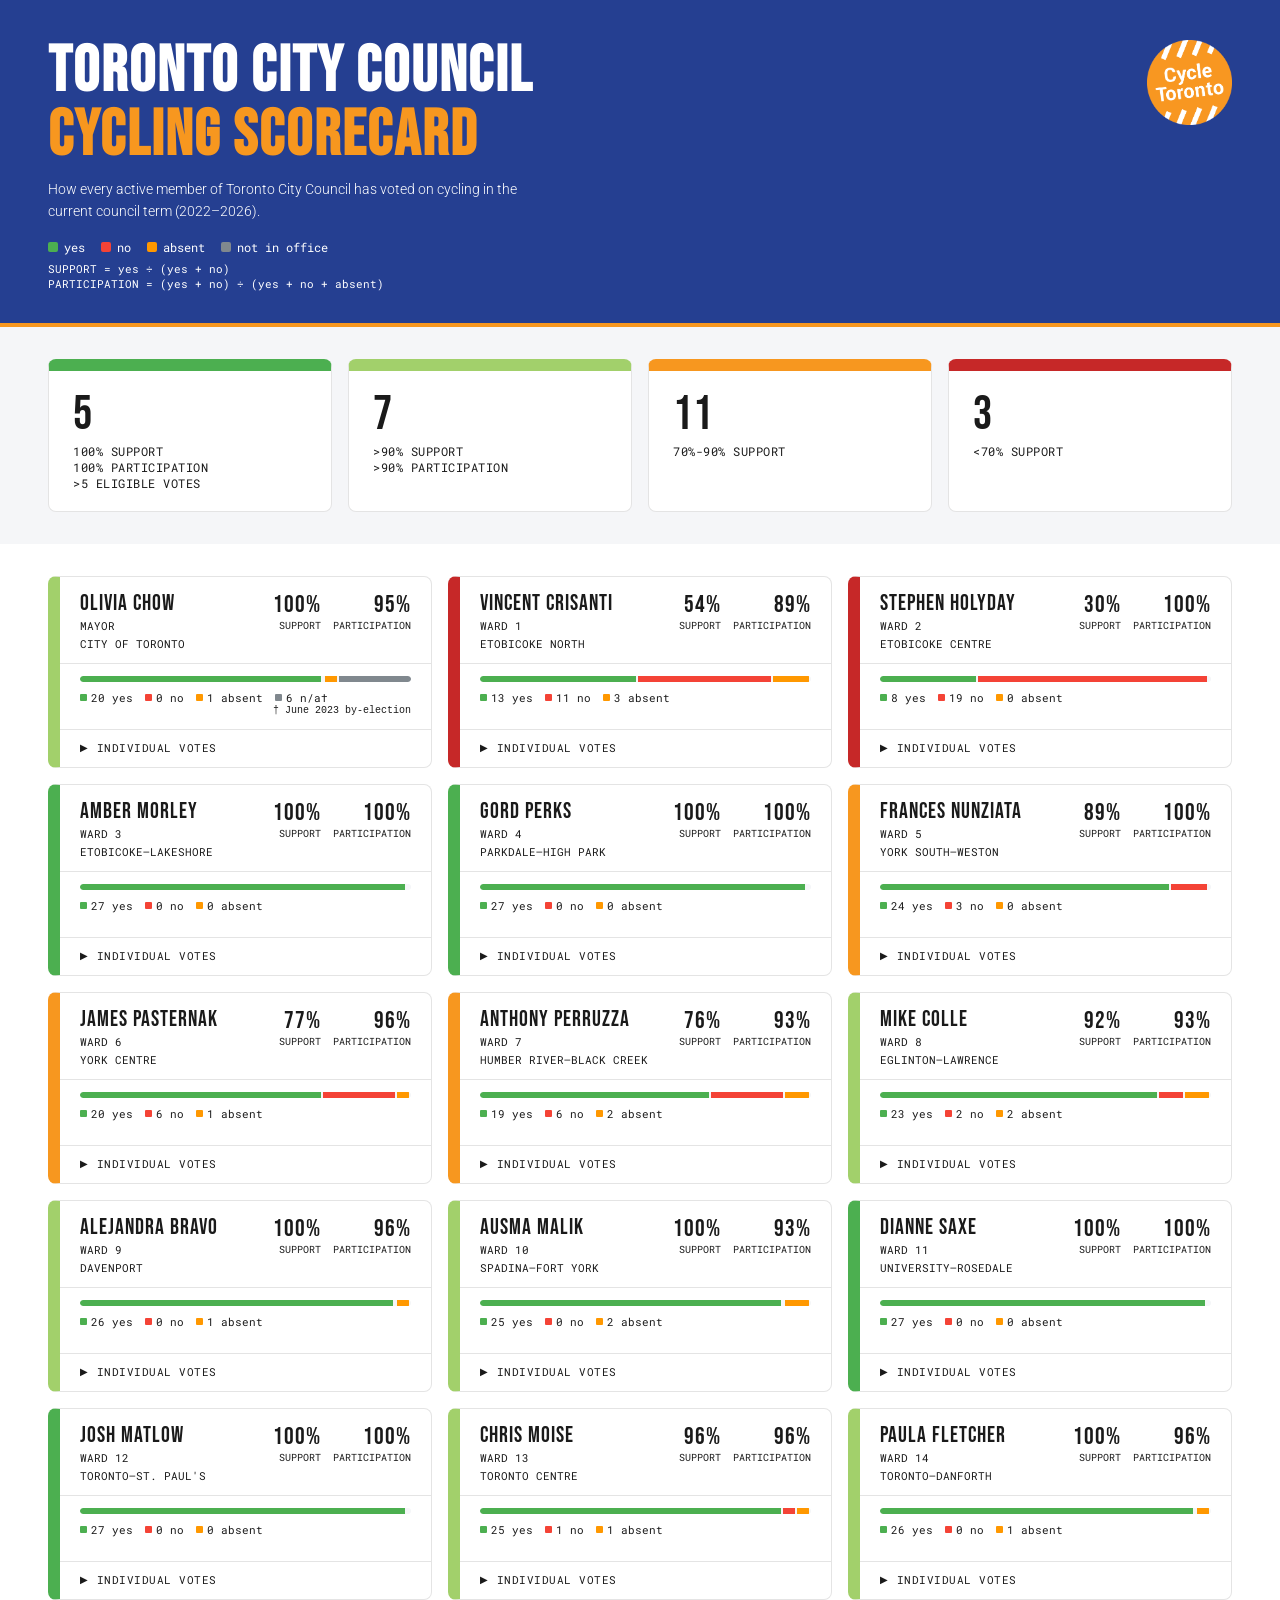
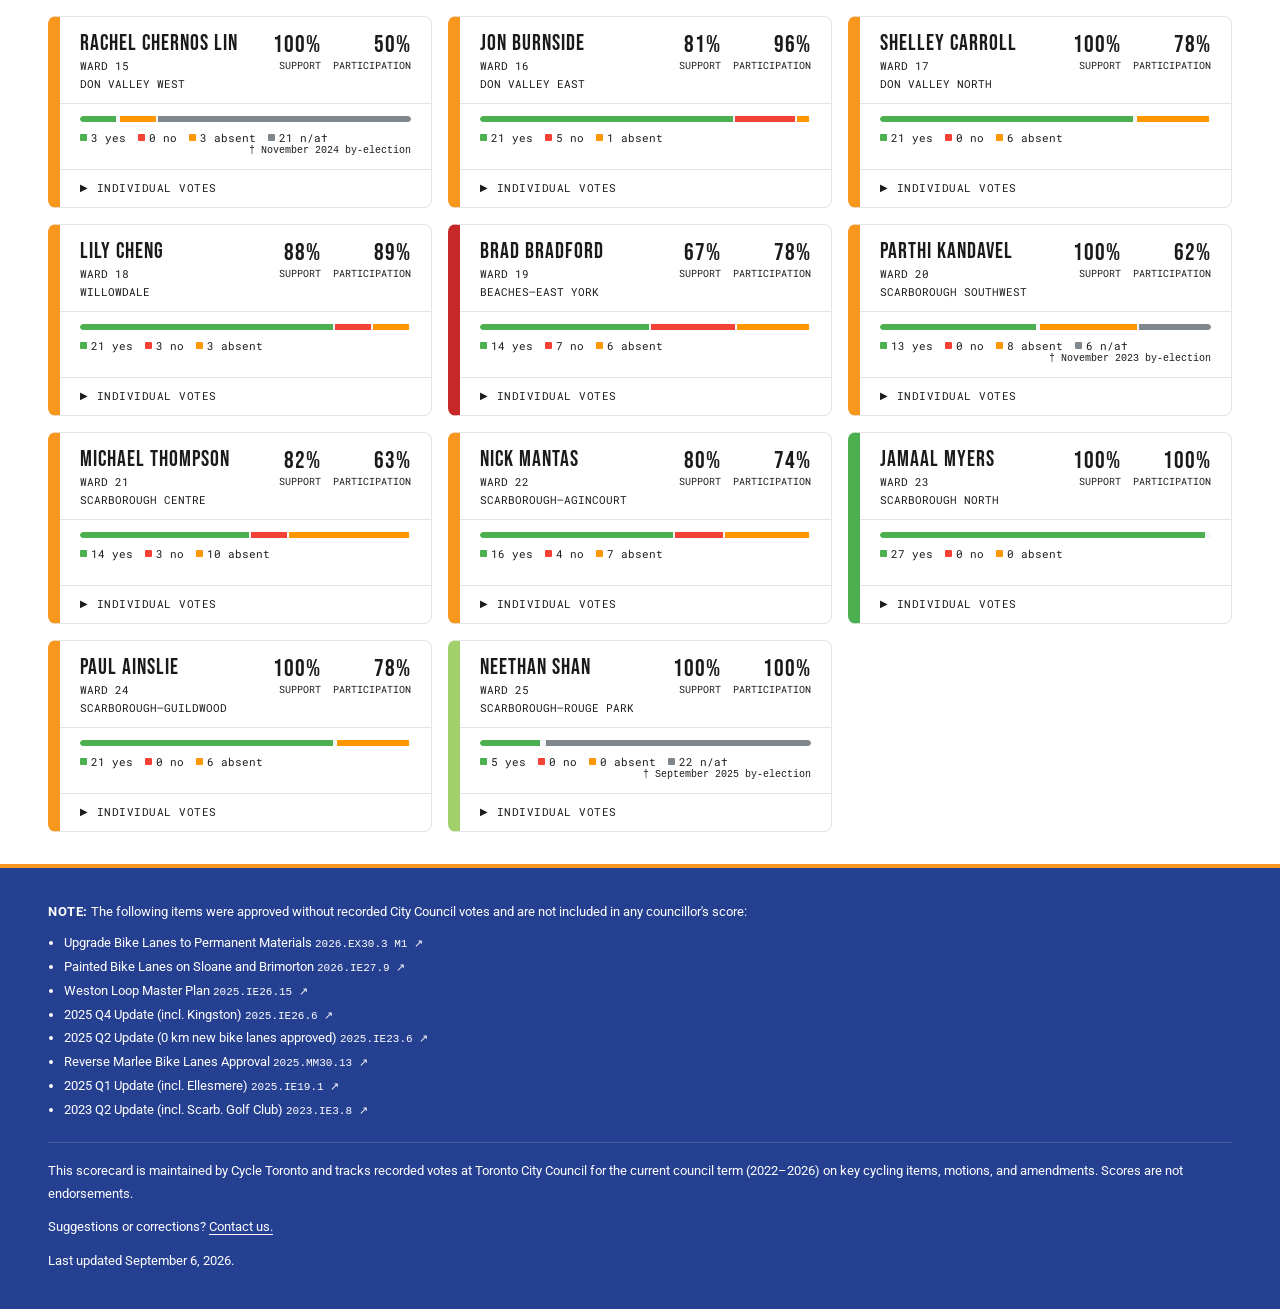
==== commit 07a7ef60: "refactor(scorecard): publish static generated page" ====
--- a/index.html
+++ b/index.html
@@ -6,388 +6,7 @@
 <title>Toronto City Council Cycling Scorecard</title>
 <link rel="icon" type="image/png" href="favicon.png">
 <link href="https://fonts.googleapis.com/css2?family=Bebas+Neue&family=Roboto:wght@300;400;500;700&family=Roboto+Mono:wght@400;500&family=Roboto+Slab:wght@700&display=swap" rel="stylesheet">
-<style>
-  :root {
-    --bg: #ffffff;
-    --surface: #ffffff;
-    --surface2: #f5f6f8;
-    --border: #e4e4e4;
-    --white: #ffffff;
-    --yes: #4CAF50;
-    --yes-dim: rgba(76,175,80,0.15);
-    --no: #f44336;
-    --no-dim: rgba(244,67,54,0.15);
-    --absent: #FF9800;
-    --absent-dim: rgba(255,152,0,0.15);
-    --na: #80888E;
-    --na-dim: rgba(128,136,142,0.12);
-    --orange: #F7971F;
-    --orange-hover: #FF6B00;
-    --blue: #253F91;
-    --text: #1a1a1a;
-    --text-dim: #1a1a1a;
-    --text-dimmer: #1a1a1a;
-    --border-hover: #444444;
-    --tier-b: #A2D06B;
-    --tier-d: #C62828;
-    --tier-a-badge: #4CAF50;
-    --tier-b-badge: #A8B400;
-  }
-
-  * { box-sizing: border-box; margin: 0; padding: 0; }
-
-  body {
-    background: var(--bg);
-    color: var(--text);
-    font-family: 'Roboto', sans-serif;
-    min-height: 100vh;
-    padding: 0;
-  }
-
-  /* HEADER */
-  .header {
-    background: var(--blue);
-    border-bottom: 4px solid var(--orange);
-    padding: 40px 48px 32px;
-    display: flex;
-    justify-content: space-between;
-    align-items: flex-start;
-    flex-wrap: wrap;
-    gap: 24px;
-  }
-
-  .header-left h1 {
-    font-family: 'Bebas Neue', sans-serif;
-    font-size: clamp(36px, 5vw, 64px);
-    letter-spacing: 2px;
-    line-height: 1;
-    color: var(--white);
-  }
-
-  .header-left h1 span {
-    color: var(--orange);
-  }
-
-  .header-left p {
-    margin-top: 10px;
-    color: var(--white);
-    font-size: 14px;
-    font-weight: 300;
-    max-width: 480px;
-    line-height: 1.6;
-  }
-
-  .header-right {
-    display: flex;
-    align-items: flex-start;
-    flex-shrink: 0;
-  }
-
-  .header-right img {
-    height: calc(clamp(36px, 5vw, 64px) * 4 / 3);
-    width: auto;
-  }
-
-  .legend {
-    display: flex;
-    gap: 16px;
-    flex-wrap: wrap;
-    justify-content: flex-end;
-  }
-
-  .legend-item {
-    display: flex;
-    align-items: center;
-    gap: 6px;
-    font-size: 12px;
-    font-family: 'Roboto Mono', monospace;
-    color: var(--white);
-  }
-
-  .legend-dot {
-    width: 10px;
-    height: 10px;
-    border-radius: 2px;
-  }
-
-  /* FILTERS */
-  .filters {
-    padding: 20px 48px;
-    display: flex;
-    gap: 12px;
-    flex-wrap: wrap;
-    align-items: center;
-    border-bottom: 1px solid var(--border);
-  }
-
-  /* MAIN GRID */
-  .main {
-    padding: 32px 48px 0;
-  }
-
-  .stats-section {
-    background: var(--surface2);
-    padding: 32px 48px;
-    margin: 0 -0px;
-  }
-
-  .stats-bar {
-    display: grid;
-    grid-template-columns: repeat(4, 1fr);
-    gap: 16px;
-    margin-bottom: 0;
-  }
-
-  .stat-card {
-    background: var(--surface);
-    border: 1px solid var(--border);
-    border-radius: 8px;
-    padding: 20px 24px;
-    transition: border-color 0.2s, transform 0.2s;
-  }
-
-  .stat-card:hover {
-    border-color: var(--border-hover);
-    transform: translateY(-2px);
-  }
-
-  .stat-card .stat-number {
-    font-family: 'Bebas Neue', sans-serif;
-    font-size: 48px;
-    line-height: 1;
-    letter-spacing: 1px;
-  }
-
-  .stat-card.active {
-    outline: 2px solid var(--orange);
-  }
-  .stat-card .stat-label {
-    font-size: 12px;
-    color: var(--text-dim);
-    margin-top: 4px;
-    font-family: 'Roboto Mono', monospace;
-    text-transform: uppercase;
-    letter-spacing: 0.5px;
-  }
-
-  /* COUNCILLOR CARDS */
-  .grid {
-    display: grid;
-    grid-template-columns: repeat(auto-fill, minmax(340px, 1fr));
-    gap: 16px;
-  }
-
-  .card {
-    background: var(--surface);
-    border: 1px solid var(--border);
-    border-radius: 8px;
-    overflow: hidden;
-  }
-
-  .card-header {
-    padding: 16px 20px 12px;
-    display: flex;
-    justify-content: space-between;
-    align-items: flex-start;
-    border-bottom: 1px solid var(--border);
-  }
-
-  .card-name {
-    font-family: 'Bebas Neue', sans-serif;
-    font-size: 22px;
-    letter-spacing: 1px;
-    line-height: 1;
-  }
-
-  .card-ward {
-    font-size: 11px;
-    font-family: 'Roboto Mono', monospace;
-    color: var(--text-dimmer);
-    margin-top: 3px;
-    text-transform: uppercase;
-  }
-
-
-  .card-ward-link {
-    color: inherit;
-    text-decoration: none;
-  }
-  .card-ward-link:hover {
-    text-decoration: underline;
-    text-underline-offset: 2px;
-  }
-
-  .support-badge {
-    font-family: 'Bebas Neue', sans-serif;
-    font-size: 28px;
-    letter-spacing: 1px;
-    line-height: 1;
-    text-align: right;
-  }
-
-  .support-label {
-    font-size: 10px;
-    font-family: 'Roboto Mono', monospace;
-    color: var(--text-dimmer);
-    text-transform: uppercase;
-    text-align: right;
-    margin-top: 2px;
-  }
-
-  /* Support bar */
-  .support-bar-wrap {
-    padding: 12px 20px;
-    border-bottom: 1px solid var(--border);
-  }
-
-  .support-bar {
-    height: 6px;
-    background: var(--surface2);
-    border-radius: 3px;
-    overflow: hidden;
-    display: flex;
-    gap: 2px;
-  }
-
-  .bar-yes { background: var(--yes); border-radius: 3px 0 0 3px; transition: width 0.4s ease; }
-  .bar-no { background: var(--no); transition: width 0.4s ease; }
-  .bar-absent { background: var(--absent); transition: width 0.4s ease; }
-  .bar-na { background: var(--na); border-radius: 0 3px 3px 0; transition: width 0.4s ease; }
-
-  .bar-counts {
-    display: flex;
-    gap: 12px;
-    margin-top: 8px;
-  }
-
-  .bar-count {
-    font-family: 'Roboto Mono', monospace;
-    font-size: 11px;
-    display: flex;
-    align-items: center;
-    gap: 4px;
-  }
-
-  .bar-count .dot {
-    width: 7px;
-    height: 7px;
-    border-radius: 1px;
-  }
-
-  /* VOTES TABLE */
-  .votes-section {
-    padding: 0 20px 2px;
-  }
-
-  .votes-toggle {
-    display: flex;
-    align-items: center;
-    gap: 8px;
-    padding: 10px 0;
-    cursor: pointer;
-    font-size: 11px;
-    font-family: 'Roboto Mono', monospace;
-    color: var(--text-dimmer);
-    text-transform: uppercase;
-    letter-spacing: 0.5px;
-    user-select: none;
-    border: none;
-    background: none;
-    width: 100%;
-    text-align: left;
-    transition: color 0.15s;
-  }
-
-  .votes-toggle:hover { color: var(--text-dim); }
-
-  .toggle-arrow {
-    transition: transform 0.2s;
-    font-size: 10px;
-  }
-
-  .votes-toggle.open .toggle-arrow { transform: rotate(90deg); }
-
-  .votes-list {
-    display: none;
-    flex-direction: column;
-    gap: 2px;
-  }
-
-  .votes-list.open { display: flex; }
-
-  .vote-row {
-    display: flex;
-    justify-content: space-between;
-    align-items: center;
-    padding: 5px 8px;
-    border-radius: 4px;
-    gap: 8px;
-  }
-
-  .vote-row:hover { background: var(--surface2); }
-
-  .vote-name {
-    font-size: 13px;
-    font-family: 'Roboto', sans-serif;
-    color: var(--text);
-    flex: 1;
-    line-height: 1.4;
-  }
-
-  .vote-chip {
-    font-family: 'Roboto Mono', monospace;
-    font-size: 10px;
-    font-weight: 500;
-    padding: 2px 7px;
-    border-radius: 3px;
-    flex-shrink: 0;
-    letter-spacing: 0.5px;
-  }
-
-  .chip-yes { background: var(--yes-dim); color: var(--yes); }
-  .chip-no { background: var(--no-dim); color: var(--no); }
-  .chip-absent { background: var(--absent-dim); color: var(--absent); }
-  .chip-na { background: var(--na-dim); color: var(--na); }
-
-  /* Grade stripe on left — colours match TIERS in JS */
-  .card.grade-a { border-left: 12px solid var(--yes); }
-  .card.grade-b { border-left: 12px solid var(--tier-b); }
-  .card.grade-c { border-left: 12px solid var(--orange); }
-  .card.grade-d { border-left: 12px solid var(--tier-d); }
-  .card.grade-f { border-left: 12px solid var(--tier-d); }
-  .card.grade-na { border-left: 12px solid var(--na); }
-
-  .hidden { display: none !important; }
-
-  @media (max-width: 600px) {
-    .header {
-      padding: 24px 20px 20px;
-      gap: 16px;
-      position: relative;
-    }
-    .header-right {
-      position: absolute;
-      top: 24px;
-      right: 20px;
-    }
-    .header-right img {
-      height: 32px;
-    }
-    .header-left {
-      padding-right: 64px;
-    }
-    .filters, .main { padding-left: 16px; padding-right: 16px; }
-    .main { padding-top: 20px; }
-    .stats-section { padding: 20px 16px; }
-    .stats-bar { grid-template-columns: repeat(2, 1fr); gap: 10px; }
-    .stat-card { padding: 14px 16px; }
-    .stat-card .stat-number { font-size: 36px; }
-    .grid { grid-template-columns: 1fr; }
-    .card-header { padding: 12px 16px 10px; }
-    .support-bar-wrap { padding: 10px 16px; }
-    .votes-section { padding: 0 16px 2px; }
-  }
-</style>
+<link rel="stylesheet" href="styles.css">
 </head>
 <body>
 
@@ -410,344 +29,3644 @@
 
 
 
+<!-- STATS:START -->
 <div class="stats-section">
   <div class="stats-bar">
     <div class="stat-card" id="sc-tier1" onclick="filterByTier('tier1', this)" style="cursor:pointer;border-top:12px solid var(--yes);">
-      <div class="stat-number" style="color:var(--text)" id="stat-champions">—</div>
-      <div class="stat-label">100% Support &amp;<br>100% Participation</div>
+      <div class="stat-number" style="color:var(--text)" id="stat-champions">5</div>
+      <div class="stat-label">100% support<br>100% participation<br>&gt;5 eligible votes</div>
     </div>
     <div class="stat-card" id="sc-tier2" onclick="filterByTier('tier2', this)" style="cursor:pointer;border-top:12px solid var(--tier-b);">
-      <div class="stat-number" style="color:var(--text)" id="stat-supporters">—</div>
-      <div class="stat-label">&gt;80% Support</div>
+      <div class="stat-number" style="color:var(--text)" id="stat-supporters">7</div>
+      <div class="stat-label">&gt;90% support<br>&gt;90% participation</div>
     </div>
     <div class="stat-card" id="sc-tier3" onclick="filterByTier('tier3', this)" style="cursor:pointer;border-top:12px solid var(--orange);">
-      <div class="stat-number" style="color:var(--text)" id="stat-mixed">—</div>
-      <div class="stat-label">60–79% Support</div>
+      <div class="stat-number" style="color:var(--text)" id="stat-mixed">11</div>
+      <div class="stat-label">70%-90% support</div>
     </div>
     <div class="stat-card" id="sc-tier4" onclick="filterByTier('tier4', this)" style="cursor:pointer;border-top:12px solid var(--tier-d);">
-      <div class="stat-number" style="color:var(--text)" id="stat-opposed">—</div>
-      <div class="stat-label">&lt; 60% Support</div>
-    </div>
+      <div class="stat-number" style="color:var(--text)" id="stat-opposed">3</div>
+      <div class="stat-label">&lt;70% support</div>
+    </div>
+  </div>
+</div>
+<!-- STATS:END -->
+
+<div class="main">
+  <div class="grid" id="grid">
+<!-- CARDS:START -->
+  <div class="card grade-b" data-categories="tier2 all">
+    <div class="card-header">
+      <div>
+        <div class="card-name">Olivia Chow</div>
+        <div class="card-ward"><a href="https://www.toronto.ca/city-government/council/office-of-the-mayor/" target="_blank" rel="noopener" class="card-ward-link">Mayor</a></div>
+        <div class="card-ward"><a href="https://www.toronto.ca/city-government/council/office-of-the-mayor/" target="_blank" rel="noopener" class="card-ward-link">City of Toronto</a></div>
+      </div>
+      <div style="text-align:right;"><div style="display:flex;gap:12px;align-items:baseline;justify-content:flex-end;">
+        <div><div class="support-badge" style="color:var(--text);font-size:24px;">100%</div><div class="support-label">SUPPORT</div></div>
+        <div><div class="support-badge" style="color:var(--text);font-size:24px;">95%</div><div class="support-label">PARTICIPATION</div></div>
+      </div></div>
+    </div>
+    <div class="support-bar-wrap">
+      <div class="support-bar">
+        <div class="bar-yes" style="width:74.1%"></div><div class="bar-no" style="width:0.0%"></div><div class="bar-absent" style="width:3.7%"></div><div class="bar-na" style="width:22.2%"></div>
+      </div>
+      <div class="bar-counts">
+        <span class="bar-count"><span class="dot" style="background:var(--yes)"></span>20 yes</span>
+        <span class="bar-count"><span class="dot" style="background:var(--no)"></span>0 no</span>
+        <span class="bar-count"><span class="dot" style="background:var(--absent)"></span>1 absent</span>
+        <span class="bar-count"><span class="dot" style="background:var(--na)"></span>6 n/a†</span>
+      </div>
+      <div style="font-size:10px;font-family:'DM Mono',monospace;color:var(--text-dimmer);min-height:1.2em;text-align:right;">† June 2023 by-election</div>
+    </div>
+    <div class="votes-section">
+      <button class="votes-toggle" onclick="toggleVotes(this)"><span class="toggle-arrow">▶</span> Individual votes</button>
+      <div class="votes-list">
+        <div class="vote-row">
+          <span class="vote-name">VisionZero upgrades in Etobicoke <a href="https://secure.toronto.ca/council/agenda-item.do?item=2026.IE30.2" target="_blank" style="color:var(--text-dimmer);font-size:10px;font-family:'DM Mono',monospace;text-decoration:none;white-space:nowrap;" onmouseover="this.style.color='var(--orange-hover)'" onmouseout="this.style.color='var(--text-dimmer)'">2026.IE30.2 ↗</a></span>
+          <span class="vote-chip chip-yes">YES</span>
+        </div>
+        <div class="vote-row">
+          <span class="vote-name">Ravine Strategy Loop Trail <a href="https://secure.toronto.ca/council/agenda-item.do?item=2026.IE27.7" target="_blank" style="color:var(--text-dimmer);font-size:10px;font-family:'DM Mono',monospace;text-decoration:none;white-space:nowrap;" onmouseover="this.style.color='var(--orange-hover)'" onmouseout="this.style.color='var(--text-dimmer)'">2026.IE27.7 ↗</a></span>
+          <span class="vote-chip chip-yes">YES</span>
+        </div>
+        <div class="vote-row">
+          <span class="vote-name">West Scarborough Rail Trail <a href="https://secure.toronto.ca/council/agenda-item.do?item=2025.MM35.26" target="_blank" style="color:var(--text-dimmer);font-size:10px;font-family:'DM Mono',monospace;text-decoration:none;white-space:nowrap;" onmouseover="this.style.color='var(--orange-hover)'" onmouseout="this.style.color='var(--text-dimmer)'">2025.MM35.26 ↗</a></span>
+          <span class="vote-chip chip-yes">YES</span>
+        </div>
+        <div class="vote-row">
+          <span class="vote-name">Transform Yonge Bike Lanes <a href="https://secure.toronto.ca/council/agenda-item.do?item=2025.MM35.10" target="_blank" style="color:var(--text-dimmer);font-size:10px;font-family:'DM Mono',monospace;text-decoration:none;white-space:nowrap;" onmouseover="this.style.color='var(--orange-hover)'" onmouseout="this.style.color='var(--text-dimmer)'">2025.MM35.10 ↗</a></span>
+          <span class="vote-chip chip-yes">YES</span>
+        </div>
+        <div class="vote-row">
+          <span class="vote-name">Requiring Side Guards on Commercial Trucks <a href="https://secure.toronto.ca/council/agenda-item.do?item=2024.IE18.5" target="_blank" style="color:var(--text-dimmer);font-size:10px;font-family:'DM Mono',monospace;text-decoration:none;white-space:nowrap;" onmouseover="this.style.color='var(--orange-hover)'" onmouseout="this.style.color='var(--text-dimmer)'">2024.IE18.5 ↗</a></span>
+          <span class="vote-chip chip-yes">YES</span>
+        </div>
+        <div class="vote-row">
+          <span class="vote-name">Parkside Drive and Bike Lanes <a href="https://secure.toronto.ca/council/agenda-item.do?item=2024.IE17.4" target="_blank" style="color:var(--text-dimmer);font-size:10px;font-family:'DM Mono',monospace;text-decoration:none;white-space:nowrap;" onmouseover="this.style.color='var(--orange-hover)'" onmouseout="this.style.color='var(--text-dimmer)'">2024.IE17.4 ↗</a></span>
+          <span class="vote-chip chip-yes">YES</span>
+        </div>
+        <div class="vote-row">
+          <span class="vote-name">Keep Bloor West Bike Lanes* <a href="https://secure.toronto.ca/council/agenda-item.do?item=2024.IE14.4" target="_blank" style="color:var(--text-dimmer);font-size:10px;font-family:'DM Mono',monospace;text-decoration:none;white-space:nowrap;" onmouseover="this.style.color='var(--orange-hover)'" onmouseout="this.style.color='var(--text-dimmer)'">2024.IE14.4 M1 ↗</a></span>
+          <span class="vote-chip chip-yes">YES</span>
+        </div>
+        <div class="vote-row">
+          <span class="vote-name">2024 Q3 report (incl. Avenue) <a href="https://secure.toronto.ca/council/agenda-item.do?item=2024.IE14.4" target="_blank" style="color:var(--text-dimmer);font-size:10px;font-family:'DM Mono',monospace;text-decoration:none;white-space:nowrap;" onmouseover="this.style.color='var(--orange-hover)'" onmouseout="this.style.color='var(--text-dimmer)'">2024.IE14.4 ↗</a></span>
+          <span class="vote-chip chip-yes">YES</span>
+        </div>
+        <div class="vote-row">
+          <span class="vote-name">Keep 500 km Major Cycling Route Plan* <a href="https://secure.toronto.ca/council/agenda-item.do?item=2024.IE14.3" target="_blank" style="color:var(--text-dimmer);font-size:10px;font-family:'DM Mono',monospace;text-decoration:none;white-space:nowrap;" onmouseover="this.style.color='var(--orange-hover)'" onmouseout="this.style.color='var(--text-dimmer)'">2024.IE14.3 M3d ↗</a></span>
+          <span class="vote-chip chip-yes">YES</span>
+        </div>
+        <div class="vote-row">
+          <span class="vote-name">Emphasize Citywide Cycling Network Planning* <a href="https://secure.toronto.ca/council/agenda-item.do?item=2024.IE14.3" target="_blank" style="color:var(--text-dimmer);font-size:10px;font-family:'DM Mono',monospace;text-decoration:none;white-space:nowrap;" onmouseover="this.style.color='var(--orange-hover)'" onmouseout="this.style.color='var(--text-dimmer)'">2024.IE14.3 M3b ↗</a></span>
+          <span class="vote-chip chip-yes">YES</span>
+        </div>
+        <div class="vote-row">
+          <span class="vote-name">Expedite Etobicoke Greenway <a href="https://secure.toronto.ca/council/agenda-item.do?item=2024.IE14.3" target="_blank" style="color:var(--text-dimmer);font-size:10px;font-family:'DM Mono',monospace;text-decoration:none;white-space:nowrap;" onmouseover="this.style.color='var(--orange-hover)'" onmouseout="this.style.color='var(--text-dimmer)'">2024.IE14.3 M3a ↗</a></span>
+          <span class="vote-chip chip-yes">YES</span>
+        </div>
+        <div class="vote-row">
+          <span class="vote-name">2025-2027 100 km Cycling Network Plan <a href="https://secure.toronto.ca/council/agenda-item.do?item=2024.IE14.3" target="_blank" style="color:var(--text-dimmer);font-size:10px;font-family:'DM Mono',monospace;text-decoration:none;white-space:nowrap;" onmouseover="this.style.color='var(--orange-hover)'" onmouseout="this.style.color='var(--text-dimmer)'">2024.IE14.3 ↗</a></span>
+          <span class="vote-chip chip-yes">YES</span>
+        </div>
+        <div class="vote-row">
+          <span class="vote-name">Eglinton Complete Street with Bike Lanes <a href="https://secure.toronto.ca/council/agenda-item.do?item=2024.IE13.2" target="_blank" style="color:var(--text-dimmer);font-size:10px;font-family:'DM Mono',monospace;text-decoration:none;white-space:nowrap;" onmouseover="this.style.color='var(--orange-hover)'" onmouseout="this.style.color='var(--text-dimmer)'">2024.IE13.2 ↗</a></span>
+          <span class="vote-chip chip-yes">YES</span>
+        </div>
+        <div class="vote-row">
+          <span class="vote-name">License Courier Businesses Not Riders <a href="https://secure.toronto.ca/council/agenda-item.do?item=2024.IE13.1" target="_blank" style="color:var(--text-dimmer);font-size:10px;font-family:'DM Mono',monospace;text-decoration:none;white-space:nowrap;" onmouseover="this.style.color='var(--orange-hover)'" onmouseout="this.style.color='var(--text-dimmer)'">2024.IE13.1 R12 ↗</a></span>
+          <span class="vote-chip chip-absent">ABS</span>
+        </div>
+        <div class="vote-row">
+          <span class="vote-name">Portland Bike Lanes <a href="https://secure.toronto.ca/council/agenda-item.do?item=2024.IE12.4" target="_blank" style="color:var(--text-dimmer);font-size:10px;font-family:'DM Mono',monospace;text-decoration:none;white-space:nowrap;" onmouseover="this.style.color='var(--orange-hover)'" onmouseout="this.style.color='var(--text-dimmer)'">2024.IE12.4 P1f ↗</a></span>
+          <span class="vote-chip chip-yes">YES</span>
+        </div>
+        <div class="vote-row">
+          <span class="vote-name">2024 Q2 report (incl. Dan Leckie) <a href="https://secure.toronto.ca/council/agenda-item.do?item=2024.IE12.4" target="_blank" style="color:var(--text-dimmer);font-size:10px;font-family:'DM Mono',monospace;text-decoration:none;white-space:nowrap;" onmouseover="this.style.color='var(--orange-hover)'" onmouseout="this.style.color='var(--text-dimmer)'">2024.IE12.4 ↗</a></span>
+          <span class="vote-chip chip-yes">YES</span>
+        </div>
+        <div class="vote-row">
+          <span class="vote-name">Bike Share Improved Membership Accessibility <a href="https://secure.toronto.ca/council/agenda-item.do?item=2024.IE10.6" target="_blank" style="color:var(--text-dimmer);font-size:10px;font-family:'DM Mono',monospace;text-decoration:none;white-space:nowrap;" onmouseover="this.style.color='var(--orange-hover)'" onmouseout="this.style.color='var(--text-dimmer)'">2024.IE10.6 ↗</a></span>
+          <span class="vote-chip chip-yes">YES</span>
+        </div>
+        <div class="vote-row">
+          <span class="vote-name">Safe &amp; Passable Bike Lanes <a href="https://secure.toronto.ca/council/agenda-item.do?item=2024.IE10.3" target="_blank" style="color:var(--text-dimmer);font-size:10px;font-family:'DM Mono',monospace;text-decoration:none;white-space:nowrap;" onmouseover="this.style.color='var(--orange-hover)'" onmouseout="this.style.color='var(--text-dimmer)'">2024.IE10.3 ↗</a></span>
+          <span class="vote-chip chip-yes">YES</span>
+        </div>
+        <div class="vote-row">
+          <span class="vote-name">2024 Q1 report (incl. Harbord-Hoskins) <a href="https://secure.toronto.ca/council/agenda-item.do?item=2024.IE10.2" target="_blank" style="color:var(--text-dimmer);font-size:10px;font-family:'DM Mono',monospace;text-decoration:none;white-space:nowrap;" onmouseover="this.style.color='var(--orange-hover)'" onmouseout="this.style.color='var(--text-dimmer)'">2024.IE10.2 ↗</a></span>
+          <span class="vote-chip chip-yes">YES</span>
+        </div>
+        <div class="vote-row">
+          <span class="vote-name">Keep Bloor West Bike Lanes* <a href="https://secure.toronto.ca/council/agenda-item.do?item=2024.CC23.1" target="_blank" style="color:var(--text-dimmer);font-size:10px;font-family:'DM Mono',monospace;text-decoration:none;white-space:nowrap;" onmouseover="this.style.color='var(--orange-hover)'" onmouseout="this.style.color='var(--text-dimmer)'">2024.CC23.1 M3 ↗</a></span>
+          <span class="vote-chip chip-yes">YES</span>
+        </div>
+        <div class="vote-row">
+          <span class="vote-name">Oppose Provincial Bike Lane Removal <a href="https://secure.toronto.ca/council/agenda-item.do?item=2024.CC23.1" target="_blank" style="color:var(--text-dimmer);font-size:10px;font-family:'DM Mono',monospace;text-decoration:none;white-space:nowrap;" onmouseover="this.style.color='var(--orange-hover)'" onmouseout="this.style.color='var(--text-dimmer)'">2024.CC23.1 M1 ↗</a></span>
+          <span class="vote-chip chip-yes">YES</span>
+        </div>
+        <div class="vote-row">
+          <span class="vote-name">2023 Q3 report (incl. Bloor West) <a href="https://secure.toronto.ca/council/agenda-item.do?item=2023.IE4.3" target="_blank" style="color:var(--text-dimmer);font-size:10px;font-family:'DM Mono',monospace;text-decoration:none;white-space:nowrap;" onmouseover="this.style.color='var(--orange-hover)'" onmouseout="this.style.color='var(--text-dimmer)'">2023.IE4.3 ↗</a></span>
+          <span class="vote-chip chip-na">N/A</span>
+        </div>
+        <div class="vote-row">
+          <span class="vote-name">High Park Movement Strategy <a href="https://secure.toronto.ca/council/agenda-item.do?item=2023.IE3.7" target="_blank" style="color:var(--text-dimmer);font-size:10px;font-family:'DM Mono',monospace;text-decoration:none;white-space:nowrap;" onmouseover="this.style.color='var(--orange-hover)'" onmouseout="this.style.color='var(--text-dimmer)'">2023.IE3.7 ↗</a></span>
+          <span class="vote-chip chip-na">N/A</span>
+        </div>
+        <div class="vote-row">
+          <span class="vote-name">Extend College Bike Lanes <a href="https://secure.toronto.ca/council/agenda-item.do?item=2023.IE2.7" target="_blank" style="color:var(--text-dimmer);font-size:10px;font-family:'DM Mono',monospace;text-decoration:none;white-space:nowrap;" onmouseover="this.style.color='var(--orange-hover)'" onmouseout="this.style.color='var(--text-dimmer)'">2023.IE2.7 ↗</a></span>
+          <span class="vote-chip chip-na">N/A</span>
+        </div>
+        <div class="vote-row">
+          <span class="vote-name">Bike Share Discounted Rates <a href="https://secure.toronto.ca/council/agenda-item.do?item=2023.IE2.6" target="_blank" style="color:var(--text-dimmer);font-size:10px;font-family:'DM Mono',monospace;text-decoration:none;white-space:nowrap;" onmouseover="this.style.color='var(--orange-hover)'" onmouseout="this.style.color='var(--text-dimmer)'">2023.IE2.6 ↗</a></span>
+          <span class="vote-chip chip-na">N/A</span>
+        </div>
+        <div class="vote-row">
+          <span class="vote-name">Make Yonge Bike Lanes Permanent* <a href="https://secure.toronto.ca/council/agenda-item.do?item=2023.IE1.4" target="_blank" style="color:var(--text-dimmer);font-size:10px;font-family:'DM Mono',monospace;text-decoration:none;white-space:nowrap;" onmouseover="this.style.color='var(--orange-hover)'" onmouseout="this.style.color='var(--text-dimmer)'">2023.IE1.4 M2a ↗</a></span>
+          <span class="vote-chip chip-na">N/A</span>
+        </div>
+        <div class="vote-row">
+          <span class="vote-name">ActiveTO Yonge and Bayview Bike Lanes <a href="https://secure.toronto.ca/council/agenda-item.do?item=2023.IE1.4" target="_blank" style="color:var(--text-dimmer);font-size:10px;font-family:'DM Mono',monospace;text-decoration:none;white-space:nowrap;" onmouseover="this.style.color='var(--orange-hover)'" onmouseout="this.style.color='var(--text-dimmer)'">2023.IE1.4 ↗</a></span>
+          <span class="vote-chip chip-na">N/A</span>
+        </div>
+      </div>
+      <div class="reverse-note hidden" style="font-size:10px;font-family:'DM Mono',monospace;color:var(--text-dimmer);padding:4px 0 0;">* Reverse-scored from the original</div>
+    </div>
+  </div>
+  <div class="card grade-d" data-categories="tier4 all">
+    <div class="card-header">
+      <div>
+        <div class="card-name">Vincent Crisanti</div>
+        <div class="card-ward"><a href="https://www.toronto.ca/city-government/data-research-maps/neighbourhoods-communities/ward-profiles/ward-1-etobicoke-north" target="_blank" rel="noopener" class="card-ward-link">Ward 1</a></div>
+        <div class="card-ward"><a href="https://www.toronto.ca/city-government/data-research-maps/neighbourhoods-communities/ward-profiles/ward-1-etobicoke-north" target="_blank" rel="noopener" class="card-ward-link">Etobicoke North</a></div>
+      </div>
+      <div style="text-align:right;"><div style="display:flex;gap:12px;align-items:baseline;justify-content:flex-end;">
+        <div><div class="support-badge" style="color:var(--text);font-size:24px;">54%</div><div class="support-label">SUPPORT</div></div>
+        <div><div class="support-badge" style="color:var(--text);font-size:24px;">89%</div><div class="support-label">PARTICIPATION</div></div>
+      </div></div>
+    </div>
+    <div class="support-bar-wrap">
+      <div class="support-bar">
+        <div class="bar-yes" style="width:48.1%"></div><div class="bar-no" style="width:40.7%"></div><div class="bar-absent" style="width:11.1%"></div><div class="bar-na" style="width:0.0%"></div>
+      </div>
+      <div class="bar-counts">
+        <span class="bar-count"><span class="dot" style="background:var(--yes)"></span>13 yes</span>
+        <span class="bar-count"><span class="dot" style="background:var(--no)"></span>11 no</span>
+        <span class="bar-count"><span class="dot" style="background:var(--absent)"></span>3 absent</span>
+      </div>
+      <div style="font-size:10px;font-family:'DM Mono',monospace;color:var(--text-dimmer);min-height:1.2em;text-align:right;"></div>
+    </div>
+    <div class="votes-section">
+      <button class="votes-toggle" onclick="toggleVotes(this)"><span class="toggle-arrow">▶</span> Individual votes</button>
+      <div class="votes-list">
+        <div class="vote-row">
+          <span class="vote-name">VisionZero upgrades in Etobicoke <a href="https://secure.toronto.ca/council/agenda-item.do?item=2026.IE30.2" target="_blank" style="color:var(--text-dimmer);font-size:10px;font-family:'DM Mono',monospace;text-decoration:none;white-space:nowrap;" onmouseover="this.style.color='var(--orange-hover)'" onmouseout="this.style.color='var(--text-dimmer)'">2026.IE30.2 ↗</a></span>
+          <span class="vote-chip chip-yes">YES</span>
+        </div>
+        <div class="vote-row">
+          <span class="vote-name">Ravine Strategy Loop Trail <a href="https://secure.toronto.ca/council/agenda-item.do?item=2026.IE27.7" target="_blank" style="color:var(--text-dimmer);font-size:10px;font-family:'DM Mono',monospace;text-decoration:none;white-space:nowrap;" onmouseover="this.style.color='var(--orange-hover)'" onmouseout="this.style.color='var(--text-dimmer)'">2026.IE27.7 ↗</a></span>
+          <span class="vote-chip chip-yes">YES</span>
+        </div>
+        <div class="vote-row">
+          <span class="vote-name">West Scarborough Rail Trail <a href="https://secure.toronto.ca/council/agenda-item.do?item=2025.MM35.26" target="_blank" style="color:var(--text-dimmer);font-size:10px;font-family:'DM Mono',monospace;text-decoration:none;white-space:nowrap;" onmouseover="this.style.color='var(--orange-hover)'" onmouseout="this.style.color='var(--text-dimmer)'">2025.MM35.26 ↗</a></span>
+          <span class="vote-chip chip-yes">YES</span>
+        </div>
+        <div class="vote-row">
+          <span class="vote-name">Transform Yonge Bike Lanes <a href="https://secure.toronto.ca/council/agenda-item.do?item=2025.MM35.10" target="_blank" style="color:var(--text-dimmer);font-size:10px;font-family:'DM Mono',monospace;text-decoration:none;white-space:nowrap;" onmouseover="this.style.color='var(--orange-hover)'" onmouseout="this.style.color='var(--text-dimmer)'">2025.MM35.10 ↗</a></span>
+          <span class="vote-chip chip-absent">ABS</span>
+        </div>
+        <div class="vote-row">
+          <span class="vote-name">Requiring Side Guards on Commercial Trucks <a href="https://secure.toronto.ca/council/agenda-item.do?item=2024.IE18.5" target="_blank" style="color:var(--text-dimmer);font-size:10px;font-family:'DM Mono',monospace;text-decoration:none;white-space:nowrap;" onmouseover="this.style.color='var(--orange-hover)'" onmouseout="this.style.color='var(--text-dimmer)'">2024.IE18.5 ↗</a></span>
+          <span class="vote-chip chip-yes">YES</span>
+        </div>
+        <div class="vote-row">
+          <span class="vote-name">Parkside Drive and Bike Lanes <a href="https://secure.toronto.ca/council/agenda-item.do?item=2024.IE17.4" target="_blank" style="color:var(--text-dimmer);font-size:10px;font-family:'DM Mono',monospace;text-decoration:none;white-space:nowrap;" onmouseover="this.style.color='var(--orange-hover)'" onmouseout="this.style.color='var(--text-dimmer)'">2024.IE17.4 ↗</a></span>
+          <span class="vote-chip chip-no">NO</span>
+        </div>
+        <div class="vote-row">
+          <span class="vote-name">Keep Bloor West Bike Lanes* <a href="https://secure.toronto.ca/council/agenda-item.do?item=2024.IE14.4" target="_blank" style="color:var(--text-dimmer);font-size:10px;font-family:'DM Mono',monospace;text-decoration:none;white-space:nowrap;" onmouseover="this.style.color='var(--orange-hover)'" onmouseout="this.style.color='var(--text-dimmer)'">2024.IE14.4 M1 ↗</a></span>
+          <span class="vote-chip chip-no">NO</span>
+        </div>
+        <div class="vote-row">
+          <span class="vote-name">2024 Q3 report (incl. Avenue) <a href="https://secure.toronto.ca/council/agenda-item.do?item=2024.IE14.4" target="_blank" style="color:var(--text-dimmer);font-size:10px;font-family:'DM Mono',monospace;text-decoration:none;white-space:nowrap;" onmouseover="this.style.color='var(--orange-hover)'" onmouseout="this.style.color='var(--text-dimmer)'">2024.IE14.4 ↗</a></span>
+          <span class="vote-chip chip-no">NO</span>
+        </div>
+        <div class="vote-row">
+          <span class="vote-name">Keep 500 km Major Cycling Route Plan* <a href="https://secure.toronto.ca/council/agenda-item.do?item=2024.IE14.3" target="_blank" style="color:var(--text-dimmer);font-size:10px;font-family:'DM Mono',monospace;text-decoration:none;white-space:nowrap;" onmouseover="this.style.color='var(--orange-hover)'" onmouseout="this.style.color='var(--text-dimmer)'">2024.IE14.3 M3d ↗</a></span>
+          <span class="vote-chip chip-no">NO</span>
+        </div>
+        <div class="vote-row">
+          <span class="vote-name">Emphasize Citywide Cycling Network Planning* <a href="https://secure.toronto.ca/council/agenda-item.do?item=2024.IE14.3" target="_blank" style="color:var(--text-dimmer);font-size:10px;font-family:'DM Mono',monospace;text-decoration:none;white-space:nowrap;" onmouseover="this.style.color='var(--orange-hover)'" onmouseout="this.style.color='var(--text-dimmer)'">2024.IE14.3 M3b ↗</a></span>
+          <span class="vote-chip chip-no">NO</span>
+        </div>
+        <div class="vote-row">
+          <span class="vote-name">Expedite Etobicoke Greenway <a href="https://secure.toronto.ca/council/agenda-item.do?item=2024.IE14.3" target="_blank" style="color:var(--text-dimmer);font-size:10px;font-family:'DM Mono',monospace;text-decoration:none;white-space:nowrap;" onmouseover="this.style.color='var(--orange-hover)'" onmouseout="this.style.color='var(--text-dimmer)'">2024.IE14.3 M3a ↗</a></span>
+          <span class="vote-chip chip-yes">YES</span>
+        </div>
+        <div class="vote-row">
+          <span class="vote-name">2025-2027 100 km Cycling Network Plan <a href="https://secure.toronto.ca/council/agenda-item.do?item=2024.IE14.3" target="_blank" style="color:var(--text-dimmer);font-size:10px;font-family:'DM Mono',monospace;text-decoration:none;white-space:nowrap;" onmouseover="this.style.color='var(--orange-hover)'" onmouseout="this.style.color='var(--text-dimmer)'">2024.IE14.3 ↗</a></span>
+          <span class="vote-chip chip-no">NO</span>
+        </div>
+        <div class="vote-row">
+          <span class="vote-name">Eglinton Complete Street with Bike Lanes <a href="https://secure.toronto.ca/council/agenda-item.do?item=2024.IE13.2" target="_blank" style="color:var(--text-dimmer);font-size:10px;font-family:'DM Mono',monospace;text-decoration:none;white-space:nowrap;" onmouseover="this.style.color='var(--orange-hover)'" onmouseout="this.style.color='var(--text-dimmer)'">2024.IE13.2 ↗</a></span>
+          <span class="vote-chip chip-absent">ABS</span>
+        </div>
+        <div class="vote-row">
+          <span class="vote-name">License Courier Businesses Not Riders <a href="https://secure.toronto.ca/council/agenda-item.do?item=2024.IE13.1" target="_blank" style="color:var(--text-dimmer);font-size:10px;font-family:'DM Mono',monospace;text-decoration:none;white-space:nowrap;" onmouseover="this.style.color='var(--orange-hover)'" onmouseout="this.style.color='var(--text-dimmer)'">2024.IE13.1 R12 ↗</a></span>
+          <span class="vote-chip chip-yes">YES</span>
+        </div>
+        <div class="vote-row">
+          <span class="vote-name">Portland Bike Lanes <a href="https://secure.toronto.ca/council/agenda-item.do?item=2024.IE12.4" target="_blank" style="color:var(--text-dimmer);font-size:10px;font-family:'DM Mono',monospace;text-decoration:none;white-space:nowrap;" onmouseover="this.style.color='var(--orange-hover)'" onmouseout="this.style.color='var(--text-dimmer)'">2024.IE12.4 P1f ↗</a></span>
+          <span class="vote-chip chip-no">NO</span>
+        </div>
+        <div class="vote-row">
+          <span class="vote-name">2024 Q2 report (incl. Dan Leckie) <a href="https://secure.toronto.ca/council/agenda-item.do?item=2024.IE12.4" target="_blank" style="color:var(--text-dimmer);font-size:10px;font-family:'DM Mono',monospace;text-decoration:none;white-space:nowrap;" onmouseover="this.style.color='var(--orange-hover)'" onmouseout="this.style.color='var(--text-dimmer)'">2024.IE12.4 ↗</a></span>
+          <span class="vote-chip chip-yes">YES</span>
+        </div>
+        <div class="vote-row">
+          <span class="vote-name">Bike Share Improved Membership Accessibility <a href="https://secure.toronto.ca/council/agenda-item.do?item=2024.IE10.6" target="_blank" style="color:var(--text-dimmer);font-size:10px;font-family:'DM Mono',monospace;text-decoration:none;white-space:nowrap;" onmouseover="this.style.color='var(--orange-hover)'" onmouseout="this.style.color='var(--text-dimmer)'">2024.IE10.6 ↗</a></span>
+          <span class="vote-chip chip-yes">YES</span>
+        </div>
+        <div class="vote-row">
+          <span class="vote-name">Safe &amp; Passable Bike Lanes <a href="https://secure.toronto.ca/council/agenda-item.do?item=2024.IE10.3" target="_blank" style="color:var(--text-dimmer);font-size:10px;font-family:'DM Mono',monospace;text-decoration:none;white-space:nowrap;" onmouseover="this.style.color='var(--orange-hover)'" onmouseout="this.style.color='var(--text-dimmer)'">2024.IE10.3 ↗</a></span>
+          <span class="vote-chip chip-yes">YES</span>
+        </div>
+        <div class="vote-row">
+          <span class="vote-name">2024 Q1 report (incl. Harbord-Hoskins) <a href="https://secure.toronto.ca/council/agenda-item.do?item=2024.IE10.2" target="_blank" style="color:var(--text-dimmer);font-size:10px;font-family:'DM Mono',monospace;text-decoration:none;white-space:nowrap;" onmouseover="this.style.color='var(--orange-hover)'" onmouseout="this.style.color='var(--text-dimmer)'">2024.IE10.2 ↗</a></span>
+          <span class="vote-chip chip-yes">YES</span>
+        </div>
+        <div class="vote-row">
+          <span class="vote-name">Keep Bloor West Bike Lanes* <a href="https://secure.toronto.ca/council/agenda-item.do?item=2024.CC23.1" target="_blank" style="color:var(--text-dimmer);font-size:10px;font-family:'DM Mono',monospace;text-decoration:none;white-space:nowrap;" onmouseover="this.style.color='var(--orange-hover)'" onmouseout="this.style.color='var(--text-dimmer)'">2024.CC23.1 M3 ↗</a></span>
+          <span class="vote-chip chip-no">NO</span>
+        </div>
+        <div class="vote-row">
+          <span class="vote-name">Oppose Provincial Bike Lane Removal <a href="https://secure.toronto.ca/council/agenda-item.do?item=2024.CC23.1" target="_blank" style="color:var(--text-dimmer);font-size:10px;font-family:'DM Mono',monospace;text-decoration:none;white-space:nowrap;" onmouseover="this.style.color='var(--orange-hover)'" onmouseout="this.style.color='var(--text-dimmer)'">2024.CC23.1 M1 ↗</a></span>
+          <span class="vote-chip chip-no">NO</span>
+        </div>
+        <div class="vote-row">
+          <span class="vote-name">2023 Q3 report (incl. Bloor West) <a href="https://secure.toronto.ca/council/agenda-item.do?item=2023.IE4.3" target="_blank" style="color:var(--text-dimmer);font-size:10px;font-family:'DM Mono',monospace;text-decoration:none;white-space:nowrap;" onmouseover="this.style.color='var(--orange-hover)'" onmouseout="this.style.color='var(--text-dimmer)'">2023.IE4.3 ↗</a></span>
+          <span class="vote-chip chip-absent">ABS</span>
+        </div>
+        <div class="vote-row">
+          <span class="vote-name">High Park Movement Strategy <a href="https://secure.toronto.ca/council/agenda-item.do?item=2023.IE3.7" target="_blank" style="color:var(--text-dimmer);font-size:10px;font-family:'DM Mono',monospace;text-decoration:none;white-space:nowrap;" onmouseover="this.style.color='var(--orange-hover)'" onmouseout="this.style.color='var(--text-dimmer)'">2023.IE3.7 ↗</a></span>
+          <span class="vote-chip chip-no">NO</span>
+        </div>
+        <div class="vote-row">
+          <span class="vote-name">Extend College Bike Lanes <a href="https://secure.toronto.ca/council/agenda-item.do?item=2023.IE2.7" target="_blank" style="color:var(--text-dimmer);font-size:10px;font-family:'DM Mono',monospace;text-decoration:none;white-space:nowrap;" onmouseover="this.style.color='var(--orange-hover)'" onmouseout="this.style.color='var(--text-dimmer)'">2023.IE2.7 ↗</a></span>
+          <span class="vote-chip chip-yes">YES</span>
+        </div>
+        <div class="vote-row">
+          <span class="vote-name">Bike Share Discounted Rates <a href="https://secure.toronto.ca/council/agenda-item.do?item=2023.IE2.6" target="_blank" style="color:var(--text-dimmer);font-size:10px;font-family:'DM Mono',monospace;text-decoration:none;white-space:nowrap;" onmouseover="this.style.color='var(--orange-hover)'" onmouseout="this.style.color='var(--text-dimmer)'">2023.IE2.6 ↗</a></span>
+          <span class="vote-chip chip-yes">YES</span>
+        </div>
+        <div class="vote-row">
+          <span class="vote-name">Make Yonge Bike Lanes Permanent* <a href="https://secure.toronto.ca/council/agenda-item.do?item=2023.IE1.4" target="_blank" style="color:var(--text-dimmer);font-size:10px;font-family:'DM Mono',monospace;text-decoration:none;white-space:nowrap;" onmouseover="this.style.color='var(--orange-hover)'" onmouseout="this.style.color='var(--text-dimmer)'">2023.IE1.4 M2a ↗</a></span>
+          <span class="vote-chip chip-no">NO</span>
+        </div>
+        <div class="vote-row">
+          <span class="vote-name">ActiveTO Yonge and Bayview Bike Lanes <a href="https://secure.toronto.ca/council/agenda-item.do?item=2023.IE1.4" target="_blank" style="color:var(--text-dimmer);font-size:10px;font-family:'DM Mono',monospace;text-decoration:none;white-space:nowrap;" onmouseover="this.style.color='var(--orange-hover)'" onmouseout="this.style.color='var(--text-dimmer)'">2023.IE1.4 ↗</a></span>
+          <span class="vote-chip chip-yes">YES</span>
+        </div>
+      </div>
+      <div class="reverse-note hidden" style="font-size:10px;font-family:'DM Mono',monospace;color:var(--text-dimmer);padding:4px 0 0;">* Reverse-scored from the original</div>
+    </div>
+  </div>
+  <div class="card grade-d" data-categories="tier4 all no_absences">
+    <div class="card-header">
+      <div>
+        <div class="card-name">Stephen Holyday</div>
+        <div class="card-ward"><a href="https://www.toronto.ca/city-government/data-research-maps/neighbourhoods-communities/ward-profiles/ward-2-etobicoke-centre" target="_blank" rel="noopener" class="card-ward-link">Ward 2</a></div>
+        <div class="card-ward"><a href="https://www.toronto.ca/city-government/data-research-maps/neighbourhoods-communities/ward-profiles/ward-2-etobicoke-centre" target="_blank" rel="noopener" class="card-ward-link">Etobicoke Centre</a></div>
+      </div>
+      <div style="text-align:right;"><div style="display:flex;gap:12px;align-items:baseline;justify-content:flex-end;">
+        <div><div class="support-badge" style="color:var(--text);font-size:24px;">30%</div><div class="support-label">SUPPORT</div></div>
+        <div><div class="support-badge" style="color:var(--text);font-size:24px;">100%</div><div class="support-label">PARTICIPATION</div></div>
+      </div></div>
+    </div>
+    <div class="support-bar-wrap">
+      <div class="support-bar">
+        <div class="bar-yes" style="width:29.6%"></div><div class="bar-no" style="width:70.4%"></div><div class="bar-absent" style="width:0.0%"></div><div class="bar-na" style="width:0.0%"></div>
+      </div>
+      <div class="bar-counts">
+        <span class="bar-count"><span class="dot" style="background:var(--yes)"></span>8 yes</span>
+        <span class="bar-count"><span class="dot" style="background:var(--no)"></span>19 no</span>
+        <span class="bar-count"><span class="dot" style="background:var(--absent)"></span>0 absent</span>
+      </div>
+      <div style="font-size:10px;font-family:'DM Mono',monospace;color:var(--text-dimmer);min-height:1.2em;text-align:right;"></div>
+    </div>
+    <div class="votes-section">
+      <button class="votes-toggle" onclick="toggleVotes(this)"><span class="toggle-arrow">▶</span> Individual votes</button>
+      <div class="votes-list">
+        <div class="vote-row">
+          <span class="vote-name">VisionZero upgrades in Etobicoke <a href="https://secure.toronto.ca/council/agenda-item.do?item=2026.IE30.2" target="_blank" style="color:var(--text-dimmer);font-size:10px;font-family:'DM Mono',monospace;text-decoration:none;white-space:nowrap;" onmouseover="this.style.color='var(--orange-hover)'" onmouseout="this.style.color='var(--text-dimmer)'">2026.IE30.2 ↗</a></span>
+          <span class="vote-chip chip-yes">YES</span>
+        </div>
+        <div class="vote-row">
+          <span class="vote-name">Ravine Strategy Loop Trail <a href="https://secure.toronto.ca/council/agenda-item.do?item=2026.IE27.7" target="_blank" style="color:var(--text-dimmer);font-size:10px;font-family:'DM Mono',monospace;text-decoration:none;white-space:nowrap;" onmouseover="this.style.color='var(--orange-hover)'" onmouseout="this.style.color='var(--text-dimmer)'">2026.IE27.7 ↗</a></span>
+          <span class="vote-chip chip-yes">YES</span>
+        </div>
+        <div class="vote-row">
+          <span class="vote-name">West Scarborough Rail Trail <a href="https://secure.toronto.ca/council/agenda-item.do?item=2025.MM35.26" target="_blank" style="color:var(--text-dimmer);font-size:10px;font-family:'DM Mono',monospace;text-decoration:none;white-space:nowrap;" onmouseover="this.style.color='var(--orange-hover)'" onmouseout="this.style.color='var(--text-dimmer)'">2025.MM35.26 ↗</a></span>
+          <span class="vote-chip chip-yes">YES</span>
+        </div>
+        <div class="vote-row">
+          <span class="vote-name">Transform Yonge Bike Lanes <a href="https://secure.toronto.ca/council/agenda-item.do?item=2025.MM35.10" target="_blank" style="color:var(--text-dimmer);font-size:10px;font-family:'DM Mono',monospace;text-decoration:none;white-space:nowrap;" onmouseover="this.style.color='var(--orange-hover)'" onmouseout="this.style.color='var(--text-dimmer)'">2025.MM35.10 ↗</a></span>
+          <span class="vote-chip chip-no">NO</span>
+        </div>
+        <div class="vote-row">
+          <span class="vote-name">Requiring Side Guards on Commercial Trucks <a href="https://secure.toronto.ca/council/agenda-item.do?item=2024.IE18.5" target="_blank" style="color:var(--text-dimmer);font-size:10px;font-family:'DM Mono',monospace;text-decoration:none;white-space:nowrap;" onmouseover="this.style.color='var(--orange-hover)'" onmouseout="this.style.color='var(--text-dimmer)'">2024.IE18.5 ↗</a></span>
+          <span class="vote-chip chip-yes">YES</span>
+        </div>
+        <div class="vote-row">
+          <span class="vote-name">Parkside Drive and Bike Lanes <a href="https://secure.toronto.ca/council/agenda-item.do?item=2024.IE17.4" target="_blank" style="color:var(--text-dimmer);font-size:10px;font-family:'DM Mono',monospace;text-decoration:none;white-space:nowrap;" onmouseover="this.style.color='var(--orange-hover)'" onmouseout="this.style.color='var(--text-dimmer)'">2024.IE17.4 ↗</a></span>
+          <span class="vote-chip chip-no">NO</span>
+        </div>
+        <div class="vote-row">
+          <span class="vote-name">Keep Bloor West Bike Lanes* <a href="https://secure.toronto.ca/council/agenda-item.do?item=2024.IE14.4" target="_blank" style="color:var(--text-dimmer);font-size:10px;font-family:'DM Mono',monospace;text-decoration:none;white-space:nowrap;" onmouseover="this.style.color='var(--orange-hover)'" onmouseout="this.style.color='var(--text-dimmer)'">2024.IE14.4 M1 ↗</a></span>
+          <span class="vote-chip chip-no">NO</span>
+        </div>
+        <div class="vote-row">
+          <span class="vote-name">2024 Q3 report (incl. Avenue) <a href="https://secure.toronto.ca/council/agenda-item.do?item=2024.IE14.4" target="_blank" style="color:var(--text-dimmer);font-size:10px;font-family:'DM Mono',monospace;text-decoration:none;white-space:nowrap;" onmouseover="this.style.color='var(--orange-hover)'" onmouseout="this.style.color='var(--text-dimmer)'">2024.IE14.4 ↗</a></span>
+          <span class="vote-chip chip-no">NO</span>
+        </div>
+        <div class="vote-row">
+          <span class="vote-name">Keep 500 km Major Cycling Route Plan* <a href="https://secure.toronto.ca/council/agenda-item.do?item=2024.IE14.3" target="_blank" style="color:var(--text-dimmer);font-size:10px;font-family:'DM Mono',monospace;text-decoration:none;white-space:nowrap;" onmouseover="this.style.color='var(--orange-hover)'" onmouseout="this.style.color='var(--text-dimmer)'">2024.IE14.3 M3d ↗</a></span>
+          <span class="vote-chip chip-no">NO</span>
+        </div>
+        <div class="vote-row">
+          <span class="vote-name">Emphasize Citywide Cycling Network Planning* <a href="https://secure.toronto.ca/council/agenda-item.do?item=2024.IE14.3" target="_blank" style="color:var(--text-dimmer);font-size:10px;font-family:'DM Mono',monospace;text-decoration:none;white-space:nowrap;" onmouseover="this.style.color='var(--orange-hover)'" onmouseout="this.style.color='var(--text-dimmer)'">2024.IE14.3 M3b ↗</a></span>
+          <span class="vote-chip chip-no">NO</span>
+        </div>
+        <div class="vote-row">
+          <span class="vote-name">Expedite Etobicoke Greenway <a href="https://secure.toronto.ca/council/agenda-item.do?item=2024.IE14.3" target="_blank" style="color:var(--text-dimmer);font-size:10px;font-family:'DM Mono',monospace;text-decoration:none;white-space:nowrap;" onmouseover="this.style.color='var(--orange-hover)'" onmouseout="this.style.color='var(--text-dimmer)'">2024.IE14.3 M3a ↗</a></span>
+          <span class="vote-chip chip-yes">YES</span>
+        </div>
+        <div class="vote-row">
+          <span class="vote-name">2025-2027 100 km Cycling Network Plan <a href="https://secure.toronto.ca/council/agenda-item.do?item=2024.IE14.3" target="_blank" style="color:var(--text-dimmer);font-size:10px;font-family:'DM Mono',monospace;text-decoration:none;white-space:nowrap;" onmouseover="this.style.color='var(--orange-hover)'" onmouseout="this.style.color='var(--text-dimmer)'">2024.IE14.3 ↗</a></span>
+          <span class="vote-chip chip-no">NO</span>
+        </div>
+        <div class="vote-row">
+          <span class="vote-name">Eglinton Complete Street with Bike Lanes <a href="https://secure.toronto.ca/council/agenda-item.do?item=2024.IE13.2" target="_blank" style="color:var(--text-dimmer);font-size:10px;font-family:'DM Mono',monospace;text-decoration:none;white-space:nowrap;" onmouseover="this.style.color='var(--orange-hover)'" onmouseout="this.style.color='var(--text-dimmer)'">2024.IE13.2 ↗</a></span>
+          <span class="vote-chip chip-no">NO</span>
+        </div>
+        <div class="vote-row">
+          <span class="vote-name">License Courier Businesses Not Riders <a href="https://secure.toronto.ca/council/agenda-item.do?item=2024.IE13.1" target="_blank" style="color:var(--text-dimmer);font-size:10px;font-family:'DM Mono',monospace;text-decoration:none;white-space:nowrap;" onmouseover="this.style.color='var(--orange-hover)'" onmouseout="this.style.color='var(--text-dimmer)'">2024.IE13.1 R12 ↗</a></span>
+          <span class="vote-chip chip-yes">YES</span>
+        </div>
+        <div class="vote-row">
+          <span class="vote-name">Portland Bike Lanes <a href="https://secure.toronto.ca/council/agenda-item.do?item=2024.IE12.4" target="_blank" style="color:var(--text-dimmer);font-size:10px;font-family:'DM Mono',monospace;text-decoration:none;white-space:nowrap;" onmouseover="this.style.color='var(--orange-hover)'" onmouseout="this.style.color='var(--text-dimmer)'">2024.IE12.4 P1f ↗</a></span>
+          <span class="vote-chip chip-no">NO</span>
+        </div>
+        <div class="vote-row">
+          <span class="vote-name">2024 Q2 report (incl. Dan Leckie) <a href="https://secure.toronto.ca/council/agenda-item.do?item=2024.IE12.4" target="_blank" style="color:var(--text-dimmer);font-size:10px;font-family:'DM Mono',monospace;text-decoration:none;white-space:nowrap;" onmouseover="this.style.color='var(--orange-hover)'" onmouseout="this.style.color='var(--text-dimmer)'">2024.IE12.4 ↗</a></span>
+          <span class="vote-chip chip-yes">YES</span>
+        </div>
+        <div class="vote-row">
+          <span class="vote-name">Bike Share Improved Membership Accessibility <a href="https://secure.toronto.ca/council/agenda-item.do?item=2024.IE10.6" target="_blank" style="color:var(--text-dimmer);font-size:10px;font-family:'DM Mono',monospace;text-decoration:none;white-space:nowrap;" onmouseover="this.style.color='var(--orange-hover)'" onmouseout="this.style.color='var(--text-dimmer)'">2024.IE10.6 ↗</a></span>
+          <span class="vote-chip chip-no">NO</span>
+        </div>
+        <div class="vote-row">
+          <span class="vote-name">Safe &amp; Passable Bike Lanes <a href="https://secure.toronto.ca/council/agenda-item.do?item=2024.IE10.3" target="_blank" style="color:var(--text-dimmer);font-size:10px;font-family:'DM Mono',monospace;text-decoration:none;white-space:nowrap;" onmouseover="this.style.color='var(--orange-hover)'" onmouseout="this.style.color='var(--text-dimmer)'">2024.IE10.3 ↗</a></span>
+          <span class="vote-chip chip-no">NO</span>
+        </div>
+        <div class="vote-row">
+          <span class="vote-name">2024 Q1 report (incl. Harbord-Hoskins) <a href="https://secure.toronto.ca/council/agenda-item.do?item=2024.IE10.2" target="_blank" style="color:var(--text-dimmer);font-size:10px;font-family:'DM Mono',monospace;text-decoration:none;white-space:nowrap;" onmouseover="this.style.color='var(--orange-hover)'" onmouseout="this.style.color='var(--text-dimmer)'">2024.IE10.2 ↗</a></span>
+          <span class="vote-chip chip-no">NO</span>
+        </div>
+        <div class="vote-row">
+          <span class="vote-name">Keep Bloor West Bike Lanes* <a href="https://secure.toronto.ca/council/agenda-item.do?item=2024.CC23.1" target="_blank" style="color:var(--text-dimmer);font-size:10px;font-family:'DM Mono',monospace;text-decoration:none;white-space:nowrap;" onmouseover="this.style.color='var(--orange-hover)'" onmouseout="this.style.color='var(--text-dimmer)'">2024.CC23.1 M3 ↗</a></span>
+          <span class="vote-chip chip-no">NO</span>
+        </div>
+        <div class="vote-row">
+          <span class="vote-name">Oppose Provincial Bike Lane Removal <a href="https://secure.toronto.ca/council/agenda-item.do?item=2024.CC23.1" target="_blank" style="color:var(--text-dimmer);font-size:10px;font-family:'DM Mono',monospace;text-decoration:none;white-space:nowrap;" onmouseover="this.style.color='var(--orange-hover)'" onmouseout="this.style.color='var(--text-dimmer)'">2024.CC23.1 M1 ↗</a></span>
+          <span class="vote-chip chip-no">NO</span>
+        </div>
+        <div class="vote-row">
+          <span class="vote-name">2023 Q3 report (incl. Bloor West) <a href="https://secure.toronto.ca/council/agenda-item.do?item=2023.IE4.3" target="_blank" style="color:var(--text-dimmer);font-size:10px;font-family:'DM Mono',monospace;text-decoration:none;white-space:nowrap;" onmouseover="this.style.color='var(--orange-hover)'" onmouseout="this.style.color='var(--text-dimmer)'">2023.IE4.3 ↗</a></span>
+          <span class="vote-chip chip-no">NO</span>
+        </div>
+        <div class="vote-row">
+          <span class="vote-name">High Park Movement Strategy <a href="https://secure.toronto.ca/council/agenda-item.do?item=2023.IE3.7" target="_blank" style="color:var(--text-dimmer);font-size:10px;font-family:'DM Mono',monospace;text-decoration:none;white-space:nowrap;" onmouseover="this.style.color='var(--orange-hover)'" onmouseout="this.style.color='var(--text-dimmer)'">2023.IE3.7 ↗</a></span>
+          <span class="vote-chip chip-no">NO</span>
+        </div>
+        <div class="vote-row">
+          <span class="vote-name">Extend College Bike Lanes <a href="https://secure.toronto.ca/council/agenda-item.do?item=2023.IE2.7" target="_blank" style="color:var(--text-dimmer);font-size:10px;font-family:'DM Mono',monospace;text-decoration:none;white-space:nowrap;" onmouseover="this.style.color='var(--orange-hover)'" onmouseout="this.style.color='var(--text-dimmer)'">2023.IE2.7 ↗</a></span>
+          <span class="vote-chip chip-no">NO</span>
+        </div>
+        <div class="vote-row">
+          <span class="vote-name">Bike Share Discounted Rates <a href="https://secure.toronto.ca/council/agenda-item.do?item=2023.IE2.6" target="_blank" style="color:var(--text-dimmer);font-size:10px;font-family:'DM Mono',monospace;text-decoration:none;white-space:nowrap;" onmouseover="this.style.color='var(--orange-hover)'" onmouseout="this.style.color='var(--text-dimmer)'">2023.IE2.6 ↗</a></span>
+          <span class="vote-chip chip-no">NO</span>
+        </div>
+        <div class="vote-row">
+          <span class="vote-name">Make Yonge Bike Lanes Permanent* <a href="https://secure.toronto.ca/council/agenda-item.do?item=2023.IE1.4" target="_blank" style="color:var(--text-dimmer);font-size:10px;font-family:'DM Mono',monospace;text-decoration:none;white-space:nowrap;" onmouseover="this.style.color='var(--orange-hover)'" onmouseout="this.style.color='var(--text-dimmer)'">2023.IE1.4 M2a ↗</a></span>
+          <span class="vote-chip chip-yes">YES</span>
+        </div>
+        <div class="vote-row">
+          <span class="vote-name">ActiveTO Yonge and Bayview Bike Lanes <a href="https://secure.toronto.ca/council/agenda-item.do?item=2023.IE1.4" target="_blank" style="color:var(--text-dimmer);font-size:10px;font-family:'DM Mono',monospace;text-decoration:none;white-space:nowrap;" onmouseover="this.style.color='var(--orange-hover)'" onmouseout="this.style.color='var(--text-dimmer)'">2023.IE1.4 ↗</a></span>
+          <span class="vote-chip chip-no">NO</span>
+        </div>
+      </div>
+      <div class="reverse-note hidden" style="font-size:10px;font-family:'DM Mono',monospace;color:var(--text-dimmer);padding:4px 0 0;">* Reverse-scored from the original</div>
+    </div>
+  </div>
+  <div class="card grade-a" data-categories="tier1 all no_absences">
+    <div class="card-header">
+      <div>
+        <div class="card-name">Amber Morley</div>
+        <div class="card-ward"><a href="https://www.toronto.ca/city-government/data-research-maps/neighbourhoods-communities/ward-profiles/ward-3-etobicoke-lakeshore" target="_blank" rel="noopener" class="card-ward-link">Ward 3</a></div>
+        <div class="card-ward"><a href="https://www.toronto.ca/city-government/data-research-maps/neighbourhoods-communities/ward-profiles/ward-3-etobicoke-lakeshore" target="_blank" rel="noopener" class="card-ward-link">Etobicoke–Lakeshore</a></div>
+      </div>
+      <div style="text-align:right;"><div style="display:flex;gap:12px;align-items:baseline;justify-content:flex-end;">
+        <div><div class="support-badge" style="color:var(--text);font-size:24px;">100%</div><div class="support-label">SUPPORT</div></div>
+        <div><div class="support-badge" style="color:var(--text);font-size:24px;">100%</div><div class="support-label">PARTICIPATION</div></div>
+      </div></div>
+    </div>
+    <div class="support-bar-wrap">
+      <div class="support-bar">
+        <div class="bar-yes" style="width:100.0%"></div><div class="bar-no" style="width:0.0%"></div><div class="bar-absent" style="width:0.0%"></div><div class="bar-na" style="width:0.0%"></div>
+      </div>
+      <div class="bar-counts">
+        <span class="bar-count"><span class="dot" style="background:var(--yes)"></span>27 yes</span>
+        <span class="bar-count"><span class="dot" style="background:var(--no)"></span>0 no</span>
+        <span class="bar-count"><span class="dot" style="background:var(--absent)"></span>0 absent</span>
+      </div>
+      <div style="font-size:10px;font-family:'DM Mono',monospace;color:var(--text-dimmer);min-height:1.2em;text-align:right;"></div>
+    </div>
+    <div class="votes-section">
+      <button class="votes-toggle" onclick="toggleVotes(this)"><span class="toggle-arrow">▶</span> Individual votes</button>
+      <div class="votes-list">
+        <div class="vote-row">
+          <span class="vote-name">VisionZero upgrades in Etobicoke <a href="https://secure.toronto.ca/council/agenda-item.do?item=2026.IE30.2" target="_blank" style="color:var(--text-dimmer);font-size:10px;font-family:'DM Mono',monospace;text-decoration:none;white-space:nowrap;" onmouseover="this.style.color='var(--orange-hover)'" onmouseout="this.style.color='var(--text-dimmer)'">2026.IE30.2 ↗</a></span>
+          <span class="vote-chip chip-yes">YES</span>
+        </div>
+        <div class="vote-row">
+          <span class="vote-name">Ravine Strategy Loop Trail <a href="https://secure.toronto.ca/council/agenda-item.do?item=2026.IE27.7" target="_blank" style="color:var(--text-dimmer);font-size:10px;font-family:'DM Mono',monospace;text-decoration:none;white-space:nowrap;" onmouseover="this.style.color='var(--orange-hover)'" onmouseout="this.style.color='var(--text-dimmer)'">2026.IE27.7 ↗</a></span>
+          <span class="vote-chip chip-yes">YES</span>
+        </div>
+        <div class="vote-row">
+          <span class="vote-name">West Scarborough Rail Trail <a href="https://secure.toronto.ca/council/agenda-item.do?item=2025.MM35.26" target="_blank" style="color:var(--text-dimmer);font-size:10px;font-family:'DM Mono',monospace;text-decoration:none;white-space:nowrap;" onmouseover="this.style.color='var(--orange-hover)'" onmouseout="this.style.color='var(--text-dimmer)'">2025.MM35.26 ↗</a></span>
+          <span class="vote-chip chip-yes">YES</span>
+        </div>
+        <div class="vote-row">
+          <span class="vote-name">Transform Yonge Bike Lanes <a href="https://secure.toronto.ca/council/agenda-item.do?item=2025.MM35.10" target="_blank" style="color:var(--text-dimmer);font-size:10px;font-family:'DM Mono',monospace;text-decoration:none;white-space:nowrap;" onmouseover="this.style.color='var(--orange-hover)'" onmouseout="this.style.color='var(--text-dimmer)'">2025.MM35.10 ↗</a></span>
+          <span class="vote-chip chip-yes">YES</span>
+        </div>
+        <div class="vote-row">
+          <span class="vote-name">Requiring Side Guards on Commercial Trucks <a href="https://secure.toronto.ca/council/agenda-item.do?item=2024.IE18.5" target="_blank" style="color:var(--text-dimmer);font-size:10px;font-family:'DM Mono',monospace;text-decoration:none;white-space:nowrap;" onmouseover="this.style.color='var(--orange-hover)'" onmouseout="this.style.color='var(--text-dimmer)'">2024.IE18.5 ↗</a></span>
+          <span class="vote-chip chip-yes">YES</span>
+        </div>
+        <div class="vote-row">
+          <span class="vote-name">Parkside Drive and Bike Lanes <a href="https://secure.toronto.ca/council/agenda-item.do?item=2024.IE17.4" target="_blank" style="color:var(--text-dimmer);font-size:10px;font-family:'DM Mono',monospace;text-decoration:none;white-space:nowrap;" onmouseover="this.style.color='var(--orange-hover)'" onmouseout="this.style.color='var(--text-dimmer)'">2024.IE17.4 ↗</a></span>
+          <span class="vote-chip chip-yes">YES</span>
+        </div>
+        <div class="vote-row">
+          <span class="vote-name">Keep Bloor West Bike Lanes* <a href="https://secure.toronto.ca/council/agenda-item.do?item=2024.IE14.4" target="_blank" style="color:var(--text-dimmer);font-size:10px;font-family:'DM Mono',monospace;text-decoration:none;white-space:nowrap;" onmouseover="this.style.color='var(--orange-hover)'" onmouseout="this.style.color='var(--text-dimmer)'">2024.IE14.4 M1 ↗</a></span>
+          <span class="vote-chip chip-yes">YES</span>
+        </div>
+        <div class="vote-row">
+          <span class="vote-name">2024 Q3 report (incl. Avenue) <a href="https://secure.toronto.ca/council/agenda-item.do?item=2024.IE14.4" target="_blank" style="color:var(--text-dimmer);font-size:10px;font-family:'DM Mono',monospace;text-decoration:none;white-space:nowrap;" onmouseover="this.style.color='var(--orange-hover)'" onmouseout="this.style.color='var(--text-dimmer)'">2024.IE14.4 ↗</a></span>
+          <span class="vote-chip chip-yes">YES</span>
+        </div>
+        <div class="vote-row">
+          <span class="vote-name">Keep 500 km Major Cycling Route Plan* <a href="https://secure.toronto.ca/council/agenda-item.do?item=2024.IE14.3" target="_blank" style="color:var(--text-dimmer);font-size:10px;font-family:'DM Mono',monospace;text-decoration:none;white-space:nowrap;" onmouseover="this.style.color='var(--orange-hover)'" onmouseout="this.style.color='var(--text-dimmer)'">2024.IE14.3 M3d ↗</a></span>
+          <span class="vote-chip chip-yes">YES</span>
+        </div>
+        <div class="vote-row">
+          <span class="vote-name">Emphasize Citywide Cycling Network Planning* <a href="https://secure.toronto.ca/council/agenda-item.do?item=2024.IE14.3" target="_blank" style="color:var(--text-dimmer);font-size:10px;font-family:'DM Mono',monospace;text-decoration:none;white-space:nowrap;" onmouseover="this.style.color='var(--orange-hover)'" onmouseout="this.style.color='var(--text-dimmer)'">2024.IE14.3 M3b ↗</a></span>
+          <span class="vote-chip chip-yes">YES</span>
+        </div>
+        <div class="vote-row">
+          <span class="vote-name">Expedite Etobicoke Greenway <a href="https://secure.toronto.ca/council/agenda-item.do?item=2024.IE14.3" target="_blank" style="color:var(--text-dimmer);font-size:10px;font-family:'DM Mono',monospace;text-decoration:none;white-space:nowrap;" onmouseover="this.style.color='var(--orange-hover)'" onmouseout="this.style.color='var(--text-dimmer)'">2024.IE14.3 M3a ↗</a></span>
+          <span class="vote-chip chip-yes">YES</span>
+        </div>
+        <div class="vote-row">
+          <span class="vote-name">2025-2027 100 km Cycling Network Plan <a href="https://secure.toronto.ca/council/agenda-item.do?item=2024.IE14.3" target="_blank" style="color:var(--text-dimmer);font-size:10px;font-family:'DM Mono',monospace;text-decoration:none;white-space:nowrap;" onmouseover="this.style.color='var(--orange-hover)'" onmouseout="this.style.color='var(--text-dimmer)'">2024.IE14.3 ↗</a></span>
+          <span class="vote-chip chip-yes">YES</span>
+        </div>
+        <div class="vote-row">
+          <span class="vote-name">Eglinton Complete Street with Bike Lanes <a href="https://secure.toronto.ca/council/agenda-item.do?item=2024.IE13.2" target="_blank" style="color:var(--text-dimmer);font-size:10px;font-family:'DM Mono',monospace;text-decoration:none;white-space:nowrap;" onmouseover="this.style.color='var(--orange-hover)'" onmouseout="this.style.color='var(--text-dimmer)'">2024.IE13.2 ↗</a></span>
+          <span class="vote-chip chip-yes">YES</span>
+        </div>
+        <div class="vote-row">
+          <span class="vote-name">License Courier Businesses Not Riders <a href="https://secure.toronto.ca/council/agenda-item.do?item=2024.IE13.1" target="_blank" style="color:var(--text-dimmer);font-size:10px;font-family:'DM Mono',monospace;text-decoration:none;white-space:nowrap;" onmouseover="this.style.color='var(--orange-hover)'" onmouseout="this.style.color='var(--text-dimmer)'">2024.IE13.1 R12 ↗</a></span>
+          <span class="vote-chip chip-yes">YES</span>
+        </div>
+        <div class="vote-row">
+          <span class="vote-name">Portland Bike Lanes <a href="https://secure.toronto.ca/council/agenda-item.do?item=2024.IE12.4" target="_blank" style="color:var(--text-dimmer);font-size:10px;font-family:'DM Mono',monospace;text-decoration:none;white-space:nowrap;" onmouseover="this.style.color='var(--orange-hover)'" onmouseout="this.style.color='var(--text-dimmer)'">2024.IE12.4 P1f ↗</a></span>
+          <span class="vote-chip chip-yes">YES</span>
+        </div>
+        <div class="vote-row">
+          <span class="vote-name">2024 Q2 report (incl. Dan Leckie) <a href="https://secure.toronto.ca/council/agenda-item.do?item=2024.IE12.4" target="_blank" style="color:var(--text-dimmer);font-size:10px;font-family:'DM Mono',monospace;text-decoration:none;white-space:nowrap;" onmouseover="this.style.color='var(--orange-hover)'" onmouseout="this.style.color='var(--text-dimmer)'">2024.IE12.4 ↗</a></span>
+          <span class="vote-chip chip-yes">YES</span>
+        </div>
+        <div class="vote-row">
+          <span class="vote-name">Bike Share Improved Membership Accessibility <a href="https://secure.toronto.ca/council/agenda-item.do?item=2024.IE10.6" target="_blank" style="color:var(--text-dimmer);font-size:10px;font-family:'DM Mono',monospace;text-decoration:none;white-space:nowrap;" onmouseover="this.style.color='var(--orange-hover)'" onmouseout="this.style.color='var(--text-dimmer)'">2024.IE10.6 ↗</a></span>
+          <span class="vote-chip chip-yes">YES</span>
+        </div>
+        <div class="vote-row">
+          <span class="vote-name">Safe &amp; Passable Bike Lanes <a href="https://secure.toronto.ca/council/agenda-item.do?item=2024.IE10.3" target="_blank" style="color:var(--text-dimmer);font-size:10px;font-family:'DM Mono',monospace;text-decoration:none;white-space:nowrap;" onmouseover="this.style.color='var(--orange-hover)'" onmouseout="this.style.color='var(--text-dimmer)'">2024.IE10.3 ↗</a></span>
+          <span class="vote-chip chip-yes">YES</span>
+        </div>
+        <div class="vote-row">
+          <span class="vote-name">2024 Q1 report (incl. Harbord-Hoskins) <a href="https://secure.toronto.ca/council/agenda-item.do?item=2024.IE10.2" target="_blank" style="color:var(--text-dimmer);font-size:10px;font-family:'DM Mono',monospace;text-decoration:none;white-space:nowrap;" onmouseover="this.style.color='var(--orange-hover)'" onmouseout="this.style.color='var(--text-dimmer)'">2024.IE10.2 ↗</a></span>
+          <span class="vote-chip chip-yes">YES</span>
+        </div>
+        <div class="vote-row">
+          <span class="vote-name">Keep Bloor West Bike Lanes* <a href="https://secure.toronto.ca/council/agenda-item.do?item=2024.CC23.1" target="_blank" style="color:var(--text-dimmer);font-size:10px;font-family:'DM Mono',monospace;text-decoration:none;white-space:nowrap;" onmouseover="this.style.color='var(--orange-hover)'" onmouseout="this.style.color='var(--text-dimmer)'">2024.CC23.1 M3 ↗</a></span>
+          <span class="vote-chip chip-yes">YES</span>
+        </div>
+        <div class="vote-row">
+          <span class="vote-name">Oppose Provincial Bike Lane Removal <a href="https://secure.toronto.ca/council/agenda-item.do?item=2024.CC23.1" target="_blank" style="color:var(--text-dimmer);font-size:10px;font-family:'DM Mono',monospace;text-decoration:none;white-space:nowrap;" onmouseover="this.style.color='var(--orange-hover)'" onmouseout="this.style.color='var(--text-dimmer)'">2024.CC23.1 M1 ↗</a></span>
+          <span class="vote-chip chip-yes">YES</span>
+        </div>
+        <div class="vote-row">
+          <span class="vote-name">2023 Q3 report (incl. Bloor West) <a href="https://secure.toronto.ca/council/agenda-item.do?item=2023.IE4.3" target="_blank" style="color:var(--text-dimmer);font-size:10px;font-family:'DM Mono',monospace;text-decoration:none;white-space:nowrap;" onmouseover="this.style.color='var(--orange-hover)'" onmouseout="this.style.color='var(--text-dimmer)'">2023.IE4.3 ↗</a></span>
+          <span class="vote-chip chip-yes">YES</span>
+        </div>
+        <div class="vote-row">
+          <span class="vote-name">High Park Movement Strategy <a href="https://secure.toronto.ca/council/agenda-item.do?item=2023.IE3.7" target="_blank" style="color:var(--text-dimmer);font-size:10px;font-family:'DM Mono',monospace;text-decoration:none;white-space:nowrap;" onmouseover="this.style.color='var(--orange-hover)'" onmouseout="this.style.color='var(--text-dimmer)'">2023.IE3.7 ↗</a></span>
+          <span class="vote-chip chip-yes">YES</span>
+        </div>
+        <div class="vote-row">
+          <span class="vote-name">Extend College Bike Lanes <a href="https://secure.toronto.ca/council/agenda-item.do?item=2023.IE2.7" target="_blank" style="color:var(--text-dimmer);font-size:10px;font-family:'DM Mono',monospace;text-decoration:none;white-space:nowrap;" onmouseover="this.style.color='var(--orange-hover)'" onmouseout="this.style.color='var(--text-dimmer)'">2023.IE2.7 ↗</a></span>
+          <span class="vote-chip chip-yes">YES</span>
+        </div>
+        <div class="vote-row">
+          <span class="vote-name">Bike Share Discounted Rates <a href="https://secure.toronto.ca/council/agenda-item.do?item=2023.IE2.6" target="_blank" style="color:var(--text-dimmer);font-size:10px;font-family:'DM Mono',monospace;text-decoration:none;white-space:nowrap;" onmouseover="this.style.color='var(--orange-hover)'" onmouseout="this.style.color='var(--text-dimmer)'">2023.IE2.6 ↗</a></span>
+          <span class="vote-chip chip-yes">YES</span>
+        </div>
+        <div class="vote-row">
+          <span class="vote-name">Make Yonge Bike Lanes Permanent* <a href="https://secure.toronto.ca/council/agenda-item.do?item=2023.IE1.4" target="_blank" style="color:var(--text-dimmer);font-size:10px;font-family:'DM Mono',monospace;text-decoration:none;white-space:nowrap;" onmouseover="this.style.color='var(--orange-hover)'" onmouseout="this.style.color='var(--text-dimmer)'">2023.IE1.4 M2a ↗</a></span>
+          <span class="vote-chip chip-yes">YES</span>
+        </div>
+        <div class="vote-row">
+          <span class="vote-name">ActiveTO Yonge and Bayview Bike Lanes <a href="https://secure.toronto.ca/council/agenda-item.do?item=2023.IE1.4" target="_blank" style="color:var(--text-dimmer);font-size:10px;font-family:'DM Mono',monospace;text-decoration:none;white-space:nowrap;" onmouseover="this.style.color='var(--orange-hover)'" onmouseout="this.style.color='var(--text-dimmer)'">2023.IE1.4 ↗</a></span>
+          <span class="vote-chip chip-yes">YES</span>
+        </div>
+      </div>
+      <div class="reverse-note hidden" style="font-size:10px;font-family:'DM Mono',monospace;color:var(--text-dimmer);padding:4px 0 0;">* Reverse-scored from the original</div>
+    </div>
+  </div>
+  <div class="card grade-a" data-categories="tier1 all no_absences">
+    <div class="card-header">
+      <div>
+        <div class="card-name">Gord Perks</div>
+        <div class="card-ward"><a href="https://www.toronto.ca/city-government/data-research-maps/neighbourhoods-communities/ward-profiles/ward-4-parkdale-high-park" target="_blank" rel="noopener" class="card-ward-link">Ward 4</a></div>
+        <div class="card-ward"><a href="https://www.toronto.ca/city-government/data-research-maps/neighbourhoods-communities/ward-profiles/ward-4-parkdale-high-park" target="_blank" rel="noopener" class="card-ward-link">Parkdale–High Park</a></div>
+      </div>
+      <div style="text-align:right;"><div style="display:flex;gap:12px;align-items:baseline;justify-content:flex-end;">
+        <div><div class="support-badge" style="color:var(--text);font-size:24px;">100%</div><div class="support-label">SUPPORT</div></div>
+        <div><div class="support-badge" style="color:var(--text);font-size:24px;">100%</div><div class="support-label">PARTICIPATION</div></div>
+      </div></div>
+    </div>
+    <div class="support-bar-wrap">
+      <div class="support-bar">
+        <div class="bar-yes" style="width:100.0%"></div><div class="bar-no" style="width:0.0%"></div><div class="bar-absent" style="width:0.0%"></div><div class="bar-na" style="width:0.0%"></div>
+      </div>
+      <div class="bar-counts">
+        <span class="bar-count"><span class="dot" style="background:var(--yes)"></span>27 yes</span>
+        <span class="bar-count"><span class="dot" style="background:var(--no)"></span>0 no</span>
+        <span class="bar-count"><span class="dot" style="background:var(--absent)"></span>0 absent</span>
+      </div>
+      <div style="font-size:10px;font-family:'DM Mono',monospace;color:var(--text-dimmer);min-height:1.2em;text-align:right;"></div>
+    </div>
+    <div class="votes-section">
+      <button class="votes-toggle" onclick="toggleVotes(this)"><span class="toggle-arrow">▶</span> Individual votes</button>
+      <div class="votes-list">
+        <div class="vote-row">
+          <span class="vote-name">VisionZero upgrades in Etobicoke <a href="https://secure.toronto.ca/council/agenda-item.do?item=2026.IE30.2" target="_blank" style="color:var(--text-dimmer);font-size:10px;font-family:'DM Mono',monospace;text-decoration:none;white-space:nowrap;" onmouseover="this.style.color='var(--orange-hover)'" onmouseout="this.style.color='var(--text-dimmer)'">2026.IE30.2 ↗</a></span>
+          <span class="vote-chip chip-yes">YES</span>
+        </div>
+        <div class="vote-row">
+          <span class="vote-name">Ravine Strategy Loop Trail <a href="https://secure.toronto.ca/council/agenda-item.do?item=2026.IE27.7" target="_blank" style="color:var(--text-dimmer);font-size:10px;font-family:'DM Mono',monospace;text-decoration:none;white-space:nowrap;" onmouseover="this.style.color='var(--orange-hover)'" onmouseout="this.style.color='var(--text-dimmer)'">2026.IE27.7 ↗</a></span>
+          <span class="vote-chip chip-yes">YES</span>
+        </div>
+        <div class="vote-row">
+          <span class="vote-name">West Scarborough Rail Trail <a href="https://secure.toronto.ca/council/agenda-item.do?item=2025.MM35.26" target="_blank" style="color:var(--text-dimmer);font-size:10px;font-family:'DM Mono',monospace;text-decoration:none;white-space:nowrap;" onmouseover="this.style.color='var(--orange-hover)'" onmouseout="this.style.color='var(--text-dimmer)'">2025.MM35.26 ↗</a></span>
+          <span class="vote-chip chip-yes">YES</span>
+        </div>
+        <div class="vote-row">
+          <span class="vote-name">Transform Yonge Bike Lanes <a href="https://secure.toronto.ca/council/agenda-item.do?item=2025.MM35.10" target="_blank" style="color:var(--text-dimmer);font-size:10px;font-family:'DM Mono',monospace;text-decoration:none;white-space:nowrap;" onmouseover="this.style.color='var(--orange-hover)'" onmouseout="this.style.color='var(--text-dimmer)'">2025.MM35.10 ↗</a></span>
+          <span class="vote-chip chip-yes">YES</span>
+        </div>
+        <div class="vote-row">
+          <span class="vote-name">Requiring Side Guards on Commercial Trucks <a href="https://secure.toronto.ca/council/agenda-item.do?item=2024.IE18.5" target="_blank" style="color:var(--text-dimmer);font-size:10px;font-family:'DM Mono',monospace;text-decoration:none;white-space:nowrap;" onmouseover="this.style.color='var(--orange-hover)'" onmouseout="this.style.color='var(--text-dimmer)'">2024.IE18.5 ↗</a></span>
+          <span class="vote-chip chip-yes">YES</span>
+        </div>
+        <div class="vote-row">
+          <span class="vote-name">Parkside Drive and Bike Lanes <a href="https://secure.toronto.ca/council/agenda-item.do?item=2024.IE17.4" target="_blank" style="color:var(--text-dimmer);font-size:10px;font-family:'DM Mono',monospace;text-decoration:none;white-space:nowrap;" onmouseover="this.style.color='var(--orange-hover)'" onmouseout="this.style.color='var(--text-dimmer)'">2024.IE17.4 ↗</a></span>
+          <span class="vote-chip chip-yes">YES</span>
+        </div>
+        <div class="vote-row">
+          <span class="vote-name">Keep Bloor West Bike Lanes* <a href="https://secure.toronto.ca/council/agenda-item.do?item=2024.IE14.4" target="_blank" style="color:var(--text-dimmer);font-size:10px;font-family:'DM Mono',monospace;text-decoration:none;white-space:nowrap;" onmouseover="this.style.color='var(--orange-hover)'" onmouseout="this.style.color='var(--text-dimmer)'">2024.IE14.4 M1 ↗</a></span>
+          <span class="vote-chip chip-yes">YES</span>
+        </div>
+        <div class="vote-row">
+          <span class="vote-name">2024 Q3 report (incl. Avenue) <a href="https://secure.toronto.ca/council/agenda-item.do?item=2024.IE14.4" target="_blank" style="color:var(--text-dimmer);font-size:10px;font-family:'DM Mono',monospace;text-decoration:none;white-space:nowrap;" onmouseover="this.style.color='var(--orange-hover)'" onmouseout="this.style.color='var(--text-dimmer)'">2024.IE14.4 ↗</a></span>
+          <span class="vote-chip chip-yes">YES</span>
+        </div>
+        <div class="vote-row">
+          <span class="vote-name">Keep 500 km Major Cycling Route Plan* <a href="https://secure.toronto.ca/council/agenda-item.do?item=2024.IE14.3" target="_blank" style="color:var(--text-dimmer);font-size:10px;font-family:'DM Mono',monospace;text-decoration:none;white-space:nowrap;" onmouseover="this.style.color='var(--orange-hover)'" onmouseout="this.style.color='var(--text-dimmer)'">2024.IE14.3 M3d ↗</a></span>
+          <span class="vote-chip chip-yes">YES</span>
+        </div>
+        <div class="vote-row">
+          <span class="vote-name">Emphasize Citywide Cycling Network Planning* <a href="https://secure.toronto.ca/council/agenda-item.do?item=2024.IE14.3" target="_blank" style="color:var(--text-dimmer);font-size:10px;font-family:'DM Mono',monospace;text-decoration:none;white-space:nowrap;" onmouseover="this.style.color='var(--orange-hover)'" onmouseout="this.style.color='var(--text-dimmer)'">2024.IE14.3 M3b ↗</a></span>
+          <span class="vote-chip chip-yes">YES</span>
+        </div>
+        <div class="vote-row">
+          <span class="vote-name">Expedite Etobicoke Greenway <a href="https://secure.toronto.ca/council/agenda-item.do?item=2024.IE14.3" target="_blank" style="color:var(--text-dimmer);font-size:10px;font-family:'DM Mono',monospace;text-decoration:none;white-space:nowrap;" onmouseover="this.style.color='var(--orange-hover)'" onmouseout="this.style.color='var(--text-dimmer)'">2024.IE14.3 M3a ↗</a></span>
+          <span class="vote-chip chip-yes">YES</span>
+        </div>
+        <div class="vote-row">
+          <span class="vote-name">2025-2027 100 km Cycling Network Plan <a href="https://secure.toronto.ca/council/agenda-item.do?item=2024.IE14.3" target="_blank" style="color:var(--text-dimmer);font-size:10px;font-family:'DM Mono',monospace;text-decoration:none;white-space:nowrap;" onmouseover="this.style.color='var(--orange-hover)'" onmouseout="this.style.color='var(--text-dimmer)'">2024.IE14.3 ↗</a></span>
+          <span class="vote-chip chip-yes">YES</span>
+        </div>
+        <div class="vote-row">
+          <span class="vote-name">Eglinton Complete Street with Bike Lanes <a href="https://secure.toronto.ca/council/agenda-item.do?item=2024.IE13.2" target="_blank" style="color:var(--text-dimmer);font-size:10px;font-family:'DM Mono',monospace;text-decoration:none;white-space:nowrap;" onmouseover="this.style.color='var(--orange-hover)'" onmouseout="this.style.color='var(--text-dimmer)'">2024.IE13.2 ↗</a></span>
+          <span class="vote-chip chip-yes">YES</span>
+        </div>
+        <div class="vote-row">
+          <span class="vote-name">License Courier Businesses Not Riders <a href="https://secure.toronto.ca/council/agenda-item.do?item=2024.IE13.1" target="_blank" style="color:var(--text-dimmer);font-size:10px;font-family:'DM Mono',monospace;text-decoration:none;white-space:nowrap;" onmouseover="this.style.color='var(--orange-hover)'" onmouseout="this.style.color='var(--text-dimmer)'">2024.IE13.1 R12 ↗</a></span>
+          <span class="vote-chip chip-yes">YES</span>
+        </div>
+        <div class="vote-row">
+          <span class="vote-name">Portland Bike Lanes <a href="https://secure.toronto.ca/council/agenda-item.do?item=2024.IE12.4" target="_blank" style="color:var(--text-dimmer);font-size:10px;font-family:'DM Mono',monospace;text-decoration:none;white-space:nowrap;" onmouseover="this.style.color='var(--orange-hover)'" onmouseout="this.style.color='var(--text-dimmer)'">2024.IE12.4 P1f ↗</a></span>
+          <span class="vote-chip chip-yes">YES</span>
+        </div>
+        <div class="vote-row">
+          <span class="vote-name">2024 Q2 report (incl. Dan Leckie) <a href="https://secure.toronto.ca/council/agenda-item.do?item=2024.IE12.4" target="_blank" style="color:var(--text-dimmer);font-size:10px;font-family:'DM Mono',monospace;text-decoration:none;white-space:nowrap;" onmouseover="this.style.color='var(--orange-hover)'" onmouseout="this.style.color='var(--text-dimmer)'">2024.IE12.4 ↗</a></span>
+          <span class="vote-chip chip-yes">YES</span>
+        </div>
+        <div class="vote-row">
+          <span class="vote-name">Bike Share Improved Membership Accessibility <a href="https://secure.toronto.ca/council/agenda-item.do?item=2024.IE10.6" target="_blank" style="color:var(--text-dimmer);font-size:10px;font-family:'DM Mono',monospace;text-decoration:none;white-space:nowrap;" onmouseover="this.style.color='var(--orange-hover)'" onmouseout="this.style.color='var(--text-dimmer)'">2024.IE10.6 ↗</a></span>
+          <span class="vote-chip chip-yes">YES</span>
+        </div>
+        <div class="vote-row">
+          <span class="vote-name">Safe &amp; Passable Bike Lanes <a href="https://secure.toronto.ca/council/agenda-item.do?item=2024.IE10.3" target="_blank" style="color:var(--text-dimmer);font-size:10px;font-family:'DM Mono',monospace;text-decoration:none;white-space:nowrap;" onmouseover="this.style.color='var(--orange-hover)'" onmouseout="this.style.color='var(--text-dimmer)'">2024.IE10.3 ↗</a></span>
+          <span class="vote-chip chip-yes">YES</span>
+        </div>
+        <div class="vote-row">
+          <span class="vote-name">2024 Q1 report (incl. Harbord-Hoskins) <a href="https://secure.toronto.ca/council/agenda-item.do?item=2024.IE10.2" target="_blank" style="color:var(--text-dimmer);font-size:10px;font-family:'DM Mono',monospace;text-decoration:none;white-space:nowrap;" onmouseover="this.style.color='var(--orange-hover)'" onmouseout="this.style.color='var(--text-dimmer)'">2024.IE10.2 ↗</a></span>
+          <span class="vote-chip chip-yes">YES</span>
+        </div>
+        <div class="vote-row">
+          <span class="vote-name">Keep Bloor West Bike Lanes* <a href="https://secure.toronto.ca/council/agenda-item.do?item=2024.CC23.1" target="_blank" style="color:var(--text-dimmer);font-size:10px;font-family:'DM Mono',monospace;text-decoration:none;white-space:nowrap;" onmouseover="this.style.color='var(--orange-hover)'" onmouseout="this.style.color='var(--text-dimmer)'">2024.CC23.1 M3 ↗</a></span>
+          <span class="vote-chip chip-yes">YES</span>
+        </div>
+        <div class="vote-row">
+          <span class="vote-name">Oppose Provincial Bike Lane Removal <a href="https://secure.toronto.ca/council/agenda-item.do?item=2024.CC23.1" target="_blank" style="color:var(--text-dimmer);font-size:10px;font-family:'DM Mono',monospace;text-decoration:none;white-space:nowrap;" onmouseover="this.style.color='var(--orange-hover)'" onmouseout="this.style.color='var(--text-dimmer)'">2024.CC23.1 M1 ↗</a></span>
+          <span class="vote-chip chip-yes">YES</span>
+        </div>
+        <div class="vote-row">
+          <span class="vote-name">2023 Q3 report (incl. Bloor West) <a href="https://secure.toronto.ca/council/agenda-item.do?item=2023.IE4.3" target="_blank" style="color:var(--text-dimmer);font-size:10px;font-family:'DM Mono',monospace;text-decoration:none;white-space:nowrap;" onmouseover="this.style.color='var(--orange-hover)'" onmouseout="this.style.color='var(--text-dimmer)'">2023.IE4.3 ↗</a></span>
+          <span class="vote-chip chip-yes">YES</span>
+        </div>
+        <div class="vote-row">
+          <span class="vote-name">High Park Movement Strategy <a href="https://secure.toronto.ca/council/agenda-item.do?item=2023.IE3.7" target="_blank" style="color:var(--text-dimmer);font-size:10px;font-family:'DM Mono',monospace;text-decoration:none;white-space:nowrap;" onmouseover="this.style.color='var(--orange-hover)'" onmouseout="this.style.color='var(--text-dimmer)'">2023.IE3.7 ↗</a></span>
+          <span class="vote-chip chip-yes">YES</span>
+        </div>
+        <div class="vote-row">
+          <span class="vote-name">Extend College Bike Lanes <a href="https://secure.toronto.ca/council/agenda-item.do?item=2023.IE2.7" target="_blank" style="color:var(--text-dimmer);font-size:10px;font-family:'DM Mono',monospace;text-decoration:none;white-space:nowrap;" onmouseover="this.style.color='var(--orange-hover)'" onmouseout="this.style.color='var(--text-dimmer)'">2023.IE2.7 ↗</a></span>
+          <span class="vote-chip chip-yes">YES</span>
+        </div>
+        <div class="vote-row">
+          <span class="vote-name">Bike Share Discounted Rates <a href="https://secure.toronto.ca/council/agenda-item.do?item=2023.IE2.6" target="_blank" style="color:var(--text-dimmer);font-size:10px;font-family:'DM Mono',monospace;text-decoration:none;white-space:nowrap;" onmouseover="this.style.color='var(--orange-hover)'" onmouseout="this.style.color='var(--text-dimmer)'">2023.IE2.6 ↗</a></span>
+          <span class="vote-chip chip-yes">YES</span>
+        </div>
+        <div class="vote-row">
+          <span class="vote-name">Make Yonge Bike Lanes Permanent* <a href="https://secure.toronto.ca/council/agenda-item.do?item=2023.IE1.4" target="_blank" style="color:var(--text-dimmer);font-size:10px;font-family:'DM Mono',monospace;text-decoration:none;white-space:nowrap;" onmouseover="this.style.color='var(--orange-hover)'" onmouseout="this.style.color='var(--text-dimmer)'">2023.IE1.4 M2a ↗</a></span>
+          <span class="vote-chip chip-yes">YES</span>
+        </div>
+        <div class="vote-row">
+          <span class="vote-name">ActiveTO Yonge and Bayview Bike Lanes <a href="https://secure.toronto.ca/council/agenda-item.do?item=2023.IE1.4" target="_blank" style="color:var(--text-dimmer);font-size:10px;font-family:'DM Mono',monospace;text-decoration:none;white-space:nowrap;" onmouseover="this.style.color='var(--orange-hover)'" onmouseout="this.style.color='var(--text-dimmer)'">2023.IE1.4 ↗</a></span>
+          <span class="vote-chip chip-yes">YES</span>
+        </div>
+      </div>
+      <div class="reverse-note hidden" style="font-size:10px;font-family:'DM Mono',monospace;color:var(--text-dimmer);padding:4px 0 0;">* Reverse-scored from the original</div>
+    </div>
+  </div>
+  <div class="card grade-c" data-categories="tier3 all no_absences">
+    <div class="card-header">
+      <div>
+        <div class="card-name">Frances Nunziata</div>
+        <div class="card-ward"><a href="https://www.toronto.ca/city-government/data-research-maps/neighbourhoods-communities/ward-profiles/ward-5-york-south-weston" target="_blank" rel="noopener" class="card-ward-link">Ward 5</a></div>
+        <div class="card-ward"><a href="https://www.toronto.ca/city-government/data-research-maps/neighbourhoods-communities/ward-profiles/ward-5-york-south-weston" target="_blank" rel="noopener" class="card-ward-link">York South–Weston</a></div>
+      </div>
+      <div style="text-align:right;"><div style="display:flex;gap:12px;align-items:baseline;justify-content:flex-end;">
+        <div><div class="support-badge" style="color:var(--text);font-size:24px;">89%</div><div class="support-label">SUPPORT</div></div>
+        <div><div class="support-badge" style="color:var(--text);font-size:24px;">100%</div><div class="support-label">PARTICIPATION</div></div>
+      </div></div>
+    </div>
+    <div class="support-bar-wrap">
+      <div class="support-bar">
+        <div class="bar-yes" style="width:88.9%"></div><div class="bar-no" style="width:11.1%"></div><div class="bar-absent" style="width:0.0%"></div><div class="bar-na" style="width:0.0%"></div>
+      </div>
+      <div class="bar-counts">
+        <span class="bar-count"><span class="dot" style="background:var(--yes)"></span>24 yes</span>
+        <span class="bar-count"><span class="dot" style="background:var(--no)"></span>3 no</span>
+        <span class="bar-count"><span class="dot" style="background:var(--absent)"></span>0 absent</span>
+      </div>
+      <div style="font-size:10px;font-family:'DM Mono',monospace;color:var(--text-dimmer);min-height:1.2em;text-align:right;"></div>
+    </div>
+    <div class="votes-section">
+      <button class="votes-toggle" onclick="toggleVotes(this)"><span class="toggle-arrow">▶</span> Individual votes</button>
+      <div class="votes-list">
+        <div class="vote-row">
+          <span class="vote-name">VisionZero upgrades in Etobicoke <a href="https://secure.toronto.ca/council/agenda-item.do?item=2026.IE30.2" target="_blank" style="color:var(--text-dimmer);font-size:10px;font-family:'DM Mono',monospace;text-decoration:none;white-space:nowrap;" onmouseover="this.style.color='var(--orange-hover)'" onmouseout="this.style.color='var(--text-dimmer)'">2026.IE30.2 ↗</a></span>
+          <span class="vote-chip chip-yes">YES</span>
+        </div>
+        <div class="vote-row">
+          <span class="vote-name">Ravine Strategy Loop Trail <a href="https://secure.toronto.ca/council/agenda-item.do?item=2026.IE27.7" target="_blank" style="color:var(--text-dimmer);font-size:10px;font-family:'DM Mono',monospace;text-decoration:none;white-space:nowrap;" onmouseover="this.style.color='var(--orange-hover)'" onmouseout="this.style.color='var(--text-dimmer)'">2026.IE27.7 ↗</a></span>
+          <span class="vote-chip chip-yes">YES</span>
+        </div>
+        <div class="vote-row">
+          <span class="vote-name">West Scarborough Rail Trail <a href="https://secure.toronto.ca/council/agenda-item.do?item=2025.MM35.26" target="_blank" style="color:var(--text-dimmer);font-size:10px;font-family:'DM Mono',monospace;text-decoration:none;white-space:nowrap;" onmouseover="this.style.color='var(--orange-hover)'" onmouseout="this.style.color='var(--text-dimmer)'">2025.MM35.26 ↗</a></span>
+          <span class="vote-chip chip-yes">YES</span>
+        </div>
+        <div class="vote-row">
+          <span class="vote-name">Transform Yonge Bike Lanes <a href="https://secure.toronto.ca/council/agenda-item.do?item=2025.MM35.10" target="_blank" style="color:var(--text-dimmer);font-size:10px;font-family:'DM Mono',monospace;text-decoration:none;white-space:nowrap;" onmouseover="this.style.color='var(--orange-hover)'" onmouseout="this.style.color='var(--text-dimmer)'">2025.MM35.10 ↗</a></span>
+          <span class="vote-chip chip-yes">YES</span>
+        </div>
+        <div class="vote-row">
+          <span class="vote-name">Requiring Side Guards on Commercial Trucks <a href="https://secure.toronto.ca/council/agenda-item.do?item=2024.IE18.5" target="_blank" style="color:var(--text-dimmer);font-size:10px;font-family:'DM Mono',monospace;text-decoration:none;white-space:nowrap;" onmouseover="this.style.color='var(--orange-hover)'" onmouseout="this.style.color='var(--text-dimmer)'">2024.IE18.5 ↗</a></span>
+          <span class="vote-chip chip-yes">YES</span>
+        </div>
+        <div class="vote-row">
+          <span class="vote-name">Parkside Drive and Bike Lanes <a href="https://secure.toronto.ca/council/agenda-item.do?item=2024.IE17.4" target="_blank" style="color:var(--text-dimmer);font-size:10px;font-family:'DM Mono',monospace;text-decoration:none;white-space:nowrap;" onmouseover="this.style.color='var(--orange-hover)'" onmouseout="this.style.color='var(--text-dimmer)'">2024.IE17.4 ↗</a></span>
+          <span class="vote-chip chip-yes">YES</span>
+        </div>
+        <div class="vote-row">
+          <span class="vote-name">Keep Bloor West Bike Lanes* <a href="https://secure.toronto.ca/council/agenda-item.do?item=2024.IE14.4" target="_blank" style="color:var(--text-dimmer);font-size:10px;font-family:'DM Mono',monospace;text-decoration:none;white-space:nowrap;" onmouseover="this.style.color='var(--orange-hover)'" onmouseout="this.style.color='var(--text-dimmer)'">2024.IE14.4 M1 ↗</a></span>
+          <span class="vote-chip chip-yes">YES</span>
+        </div>
+        <div class="vote-row">
+          <span class="vote-name">2024 Q3 report (incl. Avenue) <a href="https://secure.toronto.ca/council/agenda-item.do?item=2024.IE14.4" target="_blank" style="color:var(--text-dimmer);font-size:10px;font-family:'DM Mono',monospace;text-decoration:none;white-space:nowrap;" onmouseover="this.style.color='var(--orange-hover)'" onmouseout="this.style.color='var(--text-dimmer)'">2024.IE14.4 ↗</a></span>
+          <span class="vote-chip chip-yes">YES</span>
+        </div>
+        <div class="vote-row">
+          <span class="vote-name">Keep 500 km Major Cycling Route Plan* <a href="https://secure.toronto.ca/council/agenda-item.do?item=2024.IE14.3" target="_blank" style="color:var(--text-dimmer);font-size:10px;font-family:'DM Mono',monospace;text-decoration:none;white-space:nowrap;" onmouseover="this.style.color='var(--orange-hover)'" onmouseout="this.style.color='var(--text-dimmer)'">2024.IE14.3 M3d ↗</a></span>
+          <span class="vote-chip chip-no">NO</span>
+        </div>
+        <div class="vote-row">
+          <span class="vote-name">Emphasize Citywide Cycling Network Planning* <a href="https://secure.toronto.ca/council/agenda-item.do?item=2024.IE14.3" target="_blank" style="color:var(--text-dimmer);font-size:10px;font-family:'DM Mono',monospace;text-decoration:none;white-space:nowrap;" onmouseover="this.style.color='var(--orange-hover)'" onmouseout="this.style.color='var(--text-dimmer)'">2024.IE14.3 M3b ↗</a></span>
+          <span class="vote-chip chip-no">NO</span>
+        </div>
+        <div class="vote-row">
+          <span class="vote-name">Expedite Etobicoke Greenway <a href="https://secure.toronto.ca/council/agenda-item.do?item=2024.IE14.3" target="_blank" style="color:var(--text-dimmer);font-size:10px;font-family:'DM Mono',monospace;text-decoration:none;white-space:nowrap;" onmouseover="this.style.color='var(--orange-hover)'" onmouseout="this.style.color='var(--text-dimmer)'">2024.IE14.3 M3a ↗</a></span>
+          <span class="vote-chip chip-yes">YES</span>
+        </div>
+        <div class="vote-row">
+          <span class="vote-name">2025-2027 100 km Cycling Network Plan <a href="https://secure.toronto.ca/council/agenda-item.do?item=2024.IE14.3" target="_blank" style="color:var(--text-dimmer);font-size:10px;font-family:'DM Mono',monospace;text-decoration:none;white-space:nowrap;" onmouseover="this.style.color='var(--orange-hover)'" onmouseout="this.style.color='var(--text-dimmer)'">2024.IE14.3 ↗</a></span>
+          <span class="vote-chip chip-yes">YES</span>
+        </div>
+        <div class="vote-row">
+          <span class="vote-name">Eglinton Complete Street with Bike Lanes <a href="https://secure.toronto.ca/council/agenda-item.do?item=2024.IE13.2" target="_blank" style="color:var(--text-dimmer);font-size:10px;font-family:'DM Mono',monospace;text-decoration:none;white-space:nowrap;" onmouseover="this.style.color='var(--orange-hover)'" onmouseout="this.style.color='var(--text-dimmer)'">2024.IE13.2 ↗</a></span>
+          <span class="vote-chip chip-yes">YES</span>
+        </div>
+        <div class="vote-row">
+          <span class="vote-name">License Courier Businesses Not Riders <a href="https://secure.toronto.ca/council/agenda-item.do?item=2024.IE13.1" target="_blank" style="color:var(--text-dimmer);font-size:10px;font-family:'DM Mono',monospace;text-decoration:none;white-space:nowrap;" onmouseover="this.style.color='var(--orange-hover)'" onmouseout="this.style.color='var(--text-dimmer)'">2024.IE13.1 R12 ↗</a></span>
+          <span class="vote-chip chip-yes">YES</span>
+        </div>
+        <div class="vote-row">
+          <span class="vote-name">Portland Bike Lanes <a href="https://secure.toronto.ca/council/agenda-item.do?item=2024.IE12.4" target="_blank" style="color:var(--text-dimmer);font-size:10px;font-family:'DM Mono',monospace;text-decoration:none;white-space:nowrap;" onmouseover="this.style.color='var(--orange-hover)'" onmouseout="this.style.color='var(--text-dimmer)'">2024.IE12.4 P1f ↗</a></span>
+          <span class="vote-chip chip-yes">YES</span>
+        </div>
+        <div class="vote-row">
+          <span class="vote-name">2024 Q2 report (incl. Dan Leckie) <a href="https://secure.toronto.ca/council/agenda-item.do?item=2024.IE12.4" target="_blank" style="color:var(--text-dimmer);font-size:10px;font-family:'DM Mono',monospace;text-decoration:none;white-space:nowrap;" onmouseover="this.style.color='var(--orange-hover)'" onmouseout="this.style.color='var(--text-dimmer)'">2024.IE12.4 ↗</a></span>
+          <span class="vote-chip chip-yes">YES</span>
+        </div>
+        <div class="vote-row">
+          <span class="vote-name">Bike Share Improved Membership Accessibility <a href="https://secure.toronto.ca/council/agenda-item.do?item=2024.IE10.6" target="_blank" style="color:var(--text-dimmer);font-size:10px;font-family:'DM Mono',monospace;text-decoration:none;white-space:nowrap;" onmouseover="this.style.color='var(--orange-hover)'" onmouseout="this.style.color='var(--text-dimmer)'">2024.IE10.6 ↗</a></span>
+          <span class="vote-chip chip-yes">YES</span>
+        </div>
+        <div class="vote-row">
+          <span class="vote-name">Safe &amp; Passable Bike Lanes <a href="https://secure.toronto.ca/council/agenda-item.do?item=2024.IE10.3" target="_blank" style="color:var(--text-dimmer);font-size:10px;font-family:'DM Mono',monospace;text-decoration:none;white-space:nowrap;" onmouseover="this.style.color='var(--orange-hover)'" onmouseout="this.style.color='var(--text-dimmer)'">2024.IE10.3 ↗</a></span>
+          <span class="vote-chip chip-yes">YES</span>
+        </div>
+        <div class="vote-row">
+          <span class="vote-name">2024 Q1 report (incl. Harbord-Hoskins) <a href="https://secure.toronto.ca/council/agenda-item.do?item=2024.IE10.2" target="_blank" style="color:var(--text-dimmer);font-size:10px;font-family:'DM Mono',monospace;text-decoration:none;white-space:nowrap;" onmouseover="this.style.color='var(--orange-hover)'" onmouseout="this.style.color='var(--text-dimmer)'">2024.IE10.2 ↗</a></span>
+          <span class="vote-chip chip-yes">YES</span>
+        </div>
+        <div class="vote-row">
+          <span class="vote-name">Keep Bloor West Bike Lanes* <a href="https://secure.toronto.ca/council/agenda-item.do?item=2024.CC23.1" target="_blank" style="color:var(--text-dimmer);font-size:10px;font-family:'DM Mono',monospace;text-decoration:none;white-space:nowrap;" onmouseover="this.style.color='var(--orange-hover)'" onmouseout="this.style.color='var(--text-dimmer)'">2024.CC23.1 M3 ↗</a></span>
+          <span class="vote-chip chip-yes">YES</span>
+        </div>
+        <div class="vote-row">
+          <span class="vote-name">Oppose Provincial Bike Lane Removal <a href="https://secure.toronto.ca/council/agenda-item.do?item=2024.CC23.1" target="_blank" style="color:var(--text-dimmer);font-size:10px;font-family:'DM Mono',monospace;text-decoration:none;white-space:nowrap;" onmouseover="this.style.color='var(--orange-hover)'" onmouseout="this.style.color='var(--text-dimmer)'">2024.CC23.1 M1 ↗</a></span>
+          <span class="vote-chip chip-yes">YES</span>
+        </div>
+        <div class="vote-row">
+          <span class="vote-name">2023 Q3 report (incl. Bloor West) <a href="https://secure.toronto.ca/council/agenda-item.do?item=2023.IE4.3" target="_blank" style="color:var(--text-dimmer);font-size:10px;font-family:'DM Mono',monospace;text-decoration:none;white-space:nowrap;" onmouseover="this.style.color='var(--orange-hover)'" onmouseout="this.style.color='var(--text-dimmer)'">2023.IE4.3 ↗</a></span>
+          <span class="vote-chip chip-yes">YES</span>
+        </div>
+        <div class="vote-row">
+          <span class="vote-name">High Park Movement Strategy <a href="https://secure.toronto.ca/council/agenda-item.do?item=2023.IE3.7" target="_blank" style="color:var(--text-dimmer);font-size:10px;font-family:'DM Mono',monospace;text-decoration:none;white-space:nowrap;" onmouseover="this.style.color='var(--orange-hover)'" onmouseout="this.style.color='var(--text-dimmer)'">2023.IE3.7 ↗</a></span>
+          <span class="vote-chip chip-yes">YES</span>
+        </div>
+        <div class="vote-row">
+          <span class="vote-name">Extend College Bike Lanes <a href="https://secure.toronto.ca/council/agenda-item.do?item=2023.IE2.7" target="_blank" style="color:var(--text-dimmer);font-size:10px;font-family:'DM Mono',monospace;text-decoration:none;white-space:nowrap;" onmouseover="this.style.color='var(--orange-hover)'" onmouseout="this.style.color='var(--text-dimmer)'">2023.IE2.7 ↗</a></span>
+          <span class="vote-chip chip-yes">YES</span>
+        </div>
+        <div class="vote-row">
+          <span class="vote-name">Bike Share Discounted Rates <a href="https://secure.toronto.ca/council/agenda-item.do?item=2023.IE2.6" target="_blank" style="color:var(--text-dimmer);font-size:10px;font-family:'DM Mono',monospace;text-decoration:none;white-space:nowrap;" onmouseover="this.style.color='var(--orange-hover)'" onmouseout="this.style.color='var(--text-dimmer)'">2023.IE2.6 ↗</a></span>
+          <span class="vote-chip chip-yes">YES</span>
+        </div>
+        <div class="vote-row">
+          <span class="vote-name">Make Yonge Bike Lanes Permanent* <a href="https://secure.toronto.ca/council/agenda-item.do?item=2023.IE1.4" target="_blank" style="color:var(--text-dimmer);font-size:10px;font-family:'DM Mono',monospace;text-decoration:none;white-space:nowrap;" onmouseover="this.style.color='var(--orange-hover)'" onmouseout="this.style.color='var(--text-dimmer)'">2023.IE1.4 M2a ↗</a></span>
+          <span class="vote-chip chip-no">NO</span>
+        </div>
+        <div class="vote-row">
+          <span class="vote-name">ActiveTO Yonge and Bayview Bike Lanes <a href="https://secure.toronto.ca/council/agenda-item.do?item=2023.IE1.4" target="_blank" style="color:var(--text-dimmer);font-size:10px;font-family:'DM Mono',monospace;text-decoration:none;white-space:nowrap;" onmouseover="this.style.color='var(--orange-hover)'" onmouseout="this.style.color='var(--text-dimmer)'">2023.IE1.4 ↗</a></span>
+          <span class="vote-chip chip-yes">YES</span>
+        </div>
+      </div>
+      <div class="reverse-note hidden" style="font-size:10px;font-family:'DM Mono',monospace;color:var(--text-dimmer);padding:4px 0 0;">* Reverse-scored from the original</div>
+    </div>
+  </div>
+  <div class="card grade-c" data-categories="tier3 all">
+    <div class="card-header">
+      <div>
+        <div class="card-name">James Pasternak</div>
+        <div class="card-ward"><a href="https://www.toronto.ca/city-government/data-research-maps/neighbourhoods-communities/ward-profiles/ward-6-york-centre" target="_blank" rel="noopener" class="card-ward-link">Ward 6</a></div>
+        <div class="card-ward"><a href="https://www.toronto.ca/city-government/data-research-maps/neighbourhoods-communities/ward-profiles/ward-6-york-centre" target="_blank" rel="noopener" class="card-ward-link">York Centre</a></div>
+      </div>
+      <div style="text-align:right;"><div style="display:flex;gap:12px;align-items:baseline;justify-content:flex-end;">
+        <div><div class="support-badge" style="color:var(--text);font-size:24px;">77%</div><div class="support-label">SUPPORT</div></div>
+        <div><div class="support-badge" style="color:var(--text);font-size:24px;">96%</div><div class="support-label">PARTICIPATION</div></div>
+      </div></div>
+    </div>
+    <div class="support-bar-wrap">
+      <div class="support-bar">
+        <div class="bar-yes" style="width:74.1%"></div><div class="bar-no" style="width:22.2%"></div><div class="bar-absent" style="width:3.7%"></div><div class="bar-na" style="width:0.0%"></div>
+      </div>
+      <div class="bar-counts">
+        <span class="bar-count"><span class="dot" style="background:var(--yes)"></span>20 yes</span>
+        <span class="bar-count"><span class="dot" style="background:var(--no)"></span>6 no</span>
+        <span class="bar-count"><span class="dot" style="background:var(--absent)"></span>1 absent</span>
+      </div>
+      <div style="font-size:10px;font-family:'DM Mono',monospace;color:var(--text-dimmer);min-height:1.2em;text-align:right;"></div>
+    </div>
+    <div class="votes-section">
+      <button class="votes-toggle" onclick="toggleVotes(this)"><span class="toggle-arrow">▶</span> Individual votes</button>
+      <div class="votes-list">
+        <div class="vote-row">
+          <span class="vote-name">VisionZero upgrades in Etobicoke <a href="https://secure.toronto.ca/council/agenda-item.do?item=2026.IE30.2" target="_blank" style="color:var(--text-dimmer);font-size:10px;font-family:'DM Mono',monospace;text-decoration:none;white-space:nowrap;" onmouseover="this.style.color='var(--orange-hover)'" onmouseout="this.style.color='var(--text-dimmer)'">2026.IE30.2 ↗</a></span>
+          <span class="vote-chip chip-yes">YES</span>
+        </div>
+        <div class="vote-row">
+          <span class="vote-name">Ravine Strategy Loop Trail <a href="https://secure.toronto.ca/council/agenda-item.do?item=2026.IE27.7" target="_blank" style="color:var(--text-dimmer);font-size:10px;font-family:'DM Mono',monospace;text-decoration:none;white-space:nowrap;" onmouseover="this.style.color='var(--orange-hover)'" onmouseout="this.style.color='var(--text-dimmer)'">2026.IE27.7 ↗</a></span>
+          <span class="vote-chip chip-yes">YES</span>
+        </div>
+        <div class="vote-row">
+          <span class="vote-name">West Scarborough Rail Trail <a href="https://secure.toronto.ca/council/agenda-item.do?item=2025.MM35.26" target="_blank" style="color:var(--text-dimmer);font-size:10px;font-family:'DM Mono',monospace;text-decoration:none;white-space:nowrap;" onmouseover="this.style.color='var(--orange-hover)'" onmouseout="this.style.color='var(--text-dimmer)'">2025.MM35.26 ↗</a></span>
+          <span class="vote-chip chip-yes">YES</span>
+        </div>
+        <div class="vote-row">
+          <span class="vote-name">Transform Yonge Bike Lanes <a href="https://secure.toronto.ca/council/agenda-item.do?item=2025.MM35.10" target="_blank" style="color:var(--text-dimmer);font-size:10px;font-family:'DM Mono',monospace;text-decoration:none;white-space:nowrap;" onmouseover="this.style.color='var(--orange-hover)'" onmouseout="this.style.color='var(--text-dimmer)'">2025.MM35.10 ↗</a></span>
+          <span class="vote-chip chip-yes">YES</span>
+        </div>
+        <div class="vote-row">
+          <span class="vote-name">Requiring Side Guards on Commercial Trucks <a href="https://secure.toronto.ca/council/agenda-item.do?item=2024.IE18.5" target="_blank" style="color:var(--text-dimmer);font-size:10px;font-family:'DM Mono',monospace;text-decoration:none;white-space:nowrap;" onmouseover="this.style.color='var(--orange-hover)'" onmouseout="this.style.color='var(--text-dimmer)'">2024.IE18.5 ↗</a></span>
+          <span class="vote-chip chip-yes">YES</span>
+        </div>
+        <div class="vote-row">
+          <span class="vote-name">Parkside Drive and Bike Lanes <a href="https://secure.toronto.ca/council/agenda-item.do?item=2024.IE17.4" target="_blank" style="color:var(--text-dimmer);font-size:10px;font-family:'DM Mono',monospace;text-decoration:none;white-space:nowrap;" onmouseover="this.style.color='var(--orange-hover)'" onmouseout="this.style.color='var(--text-dimmer)'">2024.IE17.4 ↗</a></span>
+          <span class="vote-chip chip-no">NO</span>
+        </div>
+        <div class="vote-row">
+          <span class="vote-name">Keep Bloor West Bike Lanes* <a href="https://secure.toronto.ca/council/agenda-item.do?item=2024.IE14.4" target="_blank" style="color:var(--text-dimmer);font-size:10px;font-family:'DM Mono',monospace;text-decoration:none;white-space:nowrap;" onmouseover="this.style.color='var(--orange-hover)'" onmouseout="this.style.color='var(--text-dimmer)'">2024.IE14.4 M1 ↗</a></span>
+          <span class="vote-chip chip-yes">YES</span>
+        </div>
+        <div class="vote-row">
+          <span class="vote-name">2024 Q3 report (incl. Avenue) <a href="https://secure.toronto.ca/council/agenda-item.do?item=2024.IE14.4" target="_blank" style="color:var(--text-dimmer);font-size:10px;font-family:'DM Mono',monospace;text-decoration:none;white-space:nowrap;" onmouseover="this.style.color='var(--orange-hover)'" onmouseout="this.style.color='var(--text-dimmer)'">2024.IE14.4 ↗</a></span>
+          <span class="vote-chip chip-absent">ABS</span>
+        </div>
+        <div class="vote-row">
+          <span class="vote-name">Keep 500 km Major Cycling Route Plan* <a href="https://secure.toronto.ca/council/agenda-item.do?item=2024.IE14.3" target="_blank" style="color:var(--text-dimmer);font-size:10px;font-family:'DM Mono',monospace;text-decoration:none;white-space:nowrap;" onmouseover="this.style.color='var(--orange-hover)'" onmouseout="this.style.color='var(--text-dimmer)'">2024.IE14.3 M3d ↗</a></span>
+          <span class="vote-chip chip-yes">YES</span>
+        </div>
+        <div class="vote-row">
+          <span class="vote-name">Emphasize Citywide Cycling Network Planning* <a href="https://secure.toronto.ca/council/agenda-item.do?item=2024.IE14.3" target="_blank" style="color:var(--text-dimmer);font-size:10px;font-family:'DM Mono',monospace;text-decoration:none;white-space:nowrap;" onmouseover="this.style.color='var(--orange-hover)'" onmouseout="this.style.color='var(--text-dimmer)'">2024.IE14.3 M3b ↗</a></span>
+          <span class="vote-chip chip-no">NO</span>
+        </div>
+        <div class="vote-row">
+          <span class="vote-name">Expedite Etobicoke Greenway <a href="https://secure.toronto.ca/council/agenda-item.do?item=2024.IE14.3" target="_blank" style="color:var(--text-dimmer);font-size:10px;font-family:'DM Mono',monospace;text-decoration:none;white-space:nowrap;" onmouseover="this.style.color='var(--orange-hover)'" onmouseout="this.style.color='var(--text-dimmer)'">2024.IE14.3 M3a ↗</a></span>
+          <span class="vote-chip chip-yes">YES</span>
+        </div>
+        <div class="vote-row">
+          <span class="vote-name">2025-2027 100 km Cycling Network Plan <a href="https://secure.toronto.ca/council/agenda-item.do?item=2024.IE14.3" target="_blank" style="color:var(--text-dimmer);font-size:10px;font-family:'DM Mono',monospace;text-decoration:none;white-space:nowrap;" onmouseover="this.style.color='var(--orange-hover)'" onmouseout="this.style.color='var(--text-dimmer)'">2024.IE14.3 ↗</a></span>
+          <span class="vote-chip chip-yes">YES</span>
+        </div>
+        <div class="vote-row">
+          <span class="vote-name">Eglinton Complete Street with Bike Lanes <a href="https://secure.toronto.ca/council/agenda-item.do?item=2024.IE13.2" target="_blank" style="color:var(--text-dimmer);font-size:10px;font-family:'DM Mono',monospace;text-decoration:none;white-space:nowrap;" onmouseover="this.style.color='var(--orange-hover)'" onmouseout="this.style.color='var(--text-dimmer)'">2024.IE13.2 ↗</a></span>
+          <span class="vote-chip chip-yes">YES</span>
+        </div>
+        <div class="vote-row">
+          <span class="vote-name">License Courier Businesses Not Riders <a href="https://secure.toronto.ca/council/agenda-item.do?item=2024.IE13.1" target="_blank" style="color:var(--text-dimmer);font-size:10px;font-family:'DM Mono',monospace;text-decoration:none;white-space:nowrap;" onmouseover="this.style.color='var(--orange-hover)'" onmouseout="this.style.color='var(--text-dimmer)'">2024.IE13.1 R12 ↗</a></span>
+          <span class="vote-chip chip-yes">YES</span>
+        </div>
+        <div class="vote-row">
+          <span class="vote-name">Portland Bike Lanes <a href="https://secure.toronto.ca/council/agenda-item.do?item=2024.IE12.4" target="_blank" style="color:var(--text-dimmer);font-size:10px;font-family:'DM Mono',monospace;text-decoration:none;white-space:nowrap;" onmouseover="this.style.color='var(--orange-hover)'" onmouseout="this.style.color='var(--text-dimmer)'">2024.IE12.4 P1f ↗</a></span>
+          <span class="vote-chip chip-yes">YES</span>
+        </div>
+        <div class="vote-row">
+          <span class="vote-name">2024 Q2 report (incl. Dan Leckie) <a href="https://secure.toronto.ca/council/agenda-item.do?item=2024.IE12.4" target="_blank" style="color:var(--text-dimmer);font-size:10px;font-family:'DM Mono',monospace;text-decoration:none;white-space:nowrap;" onmouseover="this.style.color='var(--orange-hover)'" onmouseout="this.style.color='var(--text-dimmer)'">2024.IE12.4 ↗</a></span>
+          <span class="vote-chip chip-yes">YES</span>
+        </div>
+        <div class="vote-row">
+          <span class="vote-name">Bike Share Improved Membership Accessibility <a href="https://secure.toronto.ca/council/agenda-item.do?item=2024.IE10.6" target="_blank" style="color:var(--text-dimmer);font-size:10px;font-family:'DM Mono',monospace;text-decoration:none;white-space:nowrap;" onmouseover="this.style.color='var(--orange-hover)'" onmouseout="this.style.color='var(--text-dimmer)'">2024.IE10.6 ↗</a></span>
+          <span class="vote-chip chip-yes">YES</span>
+        </div>
+        <div class="vote-row">
+          <span class="vote-name">Safe &amp; Passable Bike Lanes <a href="https://secure.toronto.ca/council/agenda-item.do?item=2024.IE10.3" target="_blank" style="color:var(--text-dimmer);font-size:10px;font-family:'DM Mono',monospace;text-decoration:none;white-space:nowrap;" onmouseover="this.style.color='var(--orange-hover)'" onmouseout="this.style.color='var(--text-dimmer)'">2024.IE10.3 ↗</a></span>
+          <span class="vote-chip chip-yes">YES</span>
+        </div>
+        <div class="vote-row">
+          <span class="vote-name">2024 Q1 report (incl. Harbord-Hoskins) <a href="https://secure.toronto.ca/council/agenda-item.do?item=2024.IE10.2" target="_blank" style="color:var(--text-dimmer);font-size:10px;font-family:'DM Mono',monospace;text-decoration:none;white-space:nowrap;" onmouseover="this.style.color='var(--orange-hover)'" onmouseout="this.style.color='var(--text-dimmer)'">2024.IE10.2 ↗</a></span>
+          <span class="vote-chip chip-yes">YES</span>
+        </div>
+        <div class="vote-row">
+          <span class="vote-name">Keep Bloor West Bike Lanes* <a href="https://secure.toronto.ca/council/agenda-item.do?item=2024.CC23.1" target="_blank" style="color:var(--text-dimmer);font-size:10px;font-family:'DM Mono',monospace;text-decoration:none;white-space:nowrap;" onmouseover="this.style.color='var(--orange-hover)'" onmouseout="this.style.color='var(--text-dimmer)'">2024.CC23.1 M3 ↗</a></span>
+          <span class="vote-chip chip-no">NO</span>
+        </div>
+        <div class="vote-row">
+          <span class="vote-name">Oppose Provincial Bike Lane Removal <a href="https://secure.toronto.ca/council/agenda-item.do?item=2024.CC23.1" target="_blank" style="color:var(--text-dimmer);font-size:10px;font-family:'DM Mono',monospace;text-decoration:none;white-space:nowrap;" onmouseover="this.style.color='var(--orange-hover)'" onmouseout="this.style.color='var(--text-dimmer)'">2024.CC23.1 M1 ↗</a></span>
+          <span class="vote-chip chip-yes">YES</span>
+        </div>
+        <div class="vote-row">
+          <span class="vote-name">2023 Q3 report (incl. Bloor West) <a href="https://secure.toronto.ca/council/agenda-item.do?item=2023.IE4.3" target="_blank" style="color:var(--text-dimmer);font-size:10px;font-family:'DM Mono',monospace;text-decoration:none;white-space:nowrap;" onmouseover="this.style.color='var(--orange-hover)'" onmouseout="this.style.color='var(--text-dimmer)'">2023.IE4.3 ↗</a></span>
+          <span class="vote-chip chip-yes">YES</span>
+        </div>
+        <div class="vote-row">
+          <span class="vote-name">High Park Movement Strategy <a href="https://secure.toronto.ca/council/agenda-item.do?item=2023.IE3.7" target="_blank" style="color:var(--text-dimmer);font-size:10px;font-family:'DM Mono',monospace;text-decoration:none;white-space:nowrap;" onmouseover="this.style.color='var(--orange-hover)'" onmouseout="this.style.color='var(--text-dimmer)'">2023.IE3.7 ↗</a></span>
+          <span class="vote-chip chip-no">NO</span>
+        </div>
+        <div class="vote-row">
+          <span class="vote-name">Extend College Bike Lanes <a href="https://secure.toronto.ca/council/agenda-item.do?item=2023.IE2.7" target="_blank" style="color:var(--text-dimmer);font-size:10px;font-family:'DM Mono',monospace;text-decoration:none;white-space:nowrap;" onmouseover="this.style.color='var(--orange-hover)'" onmouseout="this.style.color='var(--text-dimmer)'">2023.IE2.7 ↗</a></span>
+          <span class="vote-chip chip-yes">YES</span>
+        </div>
+        <div class="vote-row">
+          <span class="vote-name">Bike Share Discounted Rates <a href="https://secure.toronto.ca/council/agenda-item.do?item=2023.IE2.6" target="_blank" style="color:var(--text-dimmer);font-size:10px;font-family:'DM Mono',monospace;text-decoration:none;white-space:nowrap;" onmouseover="this.style.color='var(--orange-hover)'" onmouseout="this.style.color='var(--text-dimmer)'">2023.IE2.6 ↗</a></span>
+          <span class="vote-chip chip-yes">YES</span>
+        </div>
+        <div class="vote-row">
+          <span class="vote-name">Make Yonge Bike Lanes Permanent* <a href="https://secure.toronto.ca/council/agenda-item.do?item=2023.IE1.4" target="_blank" style="color:var(--text-dimmer);font-size:10px;font-family:'DM Mono',monospace;text-decoration:none;white-space:nowrap;" onmouseover="this.style.color='var(--orange-hover)'" onmouseout="this.style.color='var(--text-dimmer)'">2023.IE1.4 M2a ↗</a></span>
+          <span class="vote-chip chip-no">NO</span>
+        </div>
+        <div class="vote-row">
+          <span class="vote-name">ActiveTO Yonge and Bayview Bike Lanes <a href="https://secure.toronto.ca/council/agenda-item.do?item=2023.IE1.4" target="_blank" style="color:var(--text-dimmer);font-size:10px;font-family:'DM Mono',monospace;text-decoration:none;white-space:nowrap;" onmouseover="this.style.color='var(--orange-hover)'" onmouseout="this.style.color='var(--text-dimmer)'">2023.IE1.4 ↗</a></span>
+          <span class="vote-chip chip-no">NO</span>
+        </div>
+      </div>
+      <div class="reverse-note hidden" style="font-size:10px;font-family:'DM Mono',monospace;color:var(--text-dimmer);padding:4px 0 0;">* Reverse-scored from the original</div>
+    </div>
+  </div>
+  <div class="card grade-c" data-categories="tier3 all">
+    <div class="card-header">
+      <div>
+        <div class="card-name">Anthony Perruzza</div>
+        <div class="card-ward"><a href="https://www.toronto.ca/city-government/data-research-maps/neighbourhoods-communities/ward-profiles/ward-7-humber-river-black-creek" target="_blank" rel="noopener" class="card-ward-link">Ward 7</a></div>
+        <div class="card-ward"><a href="https://www.toronto.ca/city-government/data-research-maps/neighbourhoods-communities/ward-profiles/ward-7-humber-river-black-creek" target="_blank" rel="noopener" class="card-ward-link">Humber River–Black Creek</a></div>
+      </div>
+      <div style="text-align:right;"><div style="display:flex;gap:12px;align-items:baseline;justify-content:flex-end;">
+        <div><div class="support-badge" style="color:var(--text);font-size:24px;">76%</div><div class="support-label">SUPPORT</div></div>
+        <div><div class="support-badge" style="color:var(--text);font-size:24px;">93%</div><div class="support-label">PARTICIPATION</div></div>
+      </div></div>
+    </div>
+    <div class="support-bar-wrap">
+      <div class="support-bar">
+        <div class="bar-yes" style="width:70.4%"></div><div class="bar-no" style="width:22.2%"></div><div class="bar-absent" style="width:7.4%"></div><div class="bar-na" style="width:0.0%"></div>
+      </div>
+      <div class="bar-counts">
+        <span class="bar-count"><span class="dot" style="background:var(--yes)"></span>19 yes</span>
+        <span class="bar-count"><span class="dot" style="background:var(--no)"></span>6 no</span>
+        <span class="bar-count"><span class="dot" style="background:var(--absent)"></span>2 absent</span>
+      </div>
+      <div style="font-size:10px;font-family:'DM Mono',monospace;color:var(--text-dimmer);min-height:1.2em;text-align:right;"></div>
+    </div>
+    <div class="votes-section">
+      <button class="votes-toggle" onclick="toggleVotes(this)"><span class="toggle-arrow">▶</span> Individual votes</button>
+      <div class="votes-list">
+        <div class="vote-row">
+          <span class="vote-name">VisionZero upgrades in Etobicoke <a href="https://secure.toronto.ca/council/agenda-item.do?item=2026.IE30.2" target="_blank" style="color:var(--text-dimmer);font-size:10px;font-family:'DM Mono',monospace;text-decoration:none;white-space:nowrap;" onmouseover="this.style.color='var(--orange-hover)'" onmouseout="this.style.color='var(--text-dimmer)'">2026.IE30.2 ↗</a></span>
+          <span class="vote-chip chip-absent">ABS</span>
+        </div>
+        <div class="vote-row">
+          <span class="vote-name">Ravine Strategy Loop Trail <a href="https://secure.toronto.ca/council/agenda-item.do?item=2026.IE27.7" target="_blank" style="color:var(--text-dimmer);font-size:10px;font-family:'DM Mono',monospace;text-decoration:none;white-space:nowrap;" onmouseover="this.style.color='var(--orange-hover)'" onmouseout="this.style.color='var(--text-dimmer)'">2026.IE27.7 ↗</a></span>
+          <span class="vote-chip chip-yes">YES</span>
+        </div>
+        <div class="vote-row">
+          <span class="vote-name">West Scarborough Rail Trail <a href="https://secure.toronto.ca/council/agenda-item.do?item=2025.MM35.26" target="_blank" style="color:var(--text-dimmer);font-size:10px;font-family:'DM Mono',monospace;text-decoration:none;white-space:nowrap;" onmouseover="this.style.color='var(--orange-hover)'" onmouseout="this.style.color='var(--text-dimmer)'">2025.MM35.26 ↗</a></span>
+          <span class="vote-chip chip-yes">YES</span>
+        </div>
+        <div class="vote-row">
+          <span class="vote-name">Transform Yonge Bike Lanes <a href="https://secure.toronto.ca/council/agenda-item.do?item=2025.MM35.10" target="_blank" style="color:var(--text-dimmer);font-size:10px;font-family:'DM Mono',monospace;text-decoration:none;white-space:nowrap;" onmouseover="this.style.color='var(--orange-hover)'" onmouseout="this.style.color='var(--text-dimmer)'">2025.MM35.10 ↗</a></span>
+          <span class="vote-chip chip-yes">YES</span>
+        </div>
+        <div class="vote-row">
+          <span class="vote-name">Requiring Side Guards on Commercial Trucks <a href="https://secure.toronto.ca/council/agenda-item.do?item=2024.IE18.5" target="_blank" style="color:var(--text-dimmer);font-size:10px;font-family:'DM Mono',monospace;text-decoration:none;white-space:nowrap;" onmouseover="this.style.color='var(--orange-hover)'" onmouseout="this.style.color='var(--text-dimmer)'">2024.IE18.5 ↗</a></span>
+          <span class="vote-chip chip-absent">ABS</span>
+        </div>
+        <div class="vote-row">
+          <span class="vote-name">Parkside Drive and Bike Lanes <a href="https://secure.toronto.ca/council/agenda-item.do?item=2024.IE17.4" target="_blank" style="color:var(--text-dimmer);font-size:10px;font-family:'DM Mono',monospace;text-decoration:none;white-space:nowrap;" onmouseover="this.style.color='var(--orange-hover)'" onmouseout="this.style.color='var(--text-dimmer)'">2024.IE17.4 ↗</a></span>
+          <span class="vote-chip chip-no">NO</span>
+        </div>
+        <div class="vote-row">
+          <span class="vote-name">Keep Bloor West Bike Lanes* <a href="https://secure.toronto.ca/council/agenda-item.do?item=2024.IE14.4" target="_blank" style="color:var(--text-dimmer);font-size:10px;font-family:'DM Mono',monospace;text-decoration:none;white-space:nowrap;" onmouseover="this.style.color='var(--orange-hover)'" onmouseout="this.style.color='var(--text-dimmer)'">2024.IE14.4 M1 ↗</a></span>
+          <span class="vote-chip chip-no">NO</span>
+        </div>
+        <div class="vote-row">
+          <span class="vote-name">2024 Q3 report (incl. Avenue) <a href="https://secure.toronto.ca/council/agenda-item.do?item=2024.IE14.4" target="_blank" style="color:var(--text-dimmer);font-size:10px;font-family:'DM Mono',monospace;text-decoration:none;white-space:nowrap;" onmouseover="this.style.color='var(--orange-hover)'" onmouseout="this.style.color='var(--text-dimmer)'">2024.IE14.4 ↗</a></span>
+          <span class="vote-chip chip-yes">YES</span>
+        </div>
+        <div class="vote-row">
+          <span class="vote-name">Keep 500 km Major Cycling Route Plan* <a href="https://secure.toronto.ca/council/agenda-item.do?item=2024.IE14.3" target="_blank" style="color:var(--text-dimmer);font-size:10px;font-family:'DM Mono',monospace;text-decoration:none;white-space:nowrap;" onmouseover="this.style.color='var(--orange-hover)'" onmouseout="this.style.color='var(--text-dimmer)'">2024.IE14.3 M3d ↗</a></span>
+          <span class="vote-chip chip-yes">YES</span>
+        </div>
+        <div class="vote-row">
+          <span class="vote-name">Emphasize Citywide Cycling Network Planning* <a href="https://secure.toronto.ca/council/agenda-item.do?item=2024.IE14.3" target="_blank" style="color:var(--text-dimmer);font-size:10px;font-family:'DM Mono',monospace;text-decoration:none;white-space:nowrap;" onmouseover="this.style.color='var(--orange-hover)'" onmouseout="this.style.color='var(--text-dimmer)'">2024.IE14.3 M3b ↗</a></span>
+          <span class="vote-chip chip-no">NO</span>
+        </div>
+        <div class="vote-row">
+          <span class="vote-name">Expedite Etobicoke Greenway <a href="https://secure.toronto.ca/council/agenda-item.do?item=2024.IE14.3" target="_blank" style="color:var(--text-dimmer);font-size:10px;font-family:'DM Mono',monospace;text-decoration:none;white-space:nowrap;" onmouseover="this.style.color='var(--orange-hover)'" onmouseout="this.style.color='var(--text-dimmer)'">2024.IE14.3 M3a ↗</a></span>
+          <span class="vote-chip chip-yes">YES</span>
+        </div>
+        <div class="vote-row">
+          <span class="vote-name">2025-2027 100 km Cycling Network Plan <a href="https://secure.toronto.ca/council/agenda-item.do?item=2024.IE14.3" target="_blank" style="color:var(--text-dimmer);font-size:10px;font-family:'DM Mono',monospace;text-decoration:none;white-space:nowrap;" onmouseover="this.style.color='var(--orange-hover)'" onmouseout="this.style.color='var(--text-dimmer)'">2024.IE14.3 ↗</a></span>
+          <span class="vote-chip chip-yes">YES</span>
+        </div>
+        <div class="vote-row">
+          <span class="vote-name">Eglinton Complete Street with Bike Lanes <a href="https://secure.toronto.ca/council/agenda-item.do?item=2024.IE13.2" target="_blank" style="color:var(--text-dimmer);font-size:10px;font-family:'DM Mono',monospace;text-decoration:none;white-space:nowrap;" onmouseover="this.style.color='var(--orange-hover)'" onmouseout="this.style.color='var(--text-dimmer)'">2024.IE13.2 ↗</a></span>
+          <span class="vote-chip chip-yes">YES</span>
+        </div>
+        <div class="vote-row">
+          <span class="vote-name">License Courier Businesses Not Riders <a href="https://secure.toronto.ca/council/agenda-item.do?item=2024.IE13.1" target="_blank" style="color:var(--text-dimmer);font-size:10px;font-family:'DM Mono',monospace;text-decoration:none;white-space:nowrap;" onmouseover="this.style.color='var(--orange-hover)'" onmouseout="this.style.color='var(--text-dimmer)'">2024.IE13.1 R12 ↗</a></span>
+          <span class="vote-chip chip-yes">YES</span>
+        </div>
+        <div class="vote-row">
+          <span class="vote-name">Portland Bike Lanes <a href="https://secure.toronto.ca/council/agenda-item.do?item=2024.IE12.4" target="_blank" style="color:var(--text-dimmer);font-size:10px;font-family:'DM Mono',monospace;text-decoration:none;white-space:nowrap;" onmouseover="this.style.color='var(--orange-hover)'" onmouseout="this.style.color='var(--text-dimmer)'">2024.IE12.4 P1f ↗</a></span>
+          <span class="vote-chip chip-yes">YES</span>
+        </div>
+        <div class="vote-row">
+          <span class="vote-name">2024 Q2 report (incl. Dan Leckie) <a href="https://secure.toronto.ca/council/agenda-item.do?item=2024.IE12.4" target="_blank" style="color:var(--text-dimmer);font-size:10px;font-family:'DM Mono',monospace;text-decoration:none;white-space:nowrap;" onmouseover="this.style.color='var(--orange-hover)'" onmouseout="this.style.color='var(--text-dimmer)'">2024.IE12.4 ↗</a></span>
+          <span class="vote-chip chip-yes">YES</span>
+        </div>
+        <div class="vote-row">
+          <span class="vote-name">Bike Share Improved Membership Accessibility <a href="https://secure.toronto.ca/council/agenda-item.do?item=2024.IE10.6" target="_blank" style="color:var(--text-dimmer);font-size:10px;font-family:'DM Mono',monospace;text-decoration:none;white-space:nowrap;" onmouseover="this.style.color='var(--orange-hover)'" onmouseout="this.style.color='var(--text-dimmer)'">2024.IE10.6 ↗</a></span>
+          <span class="vote-chip chip-yes">YES</span>
+        </div>
+        <div class="vote-row">
+          <span class="vote-name">Safe &amp; Passable Bike Lanes <a href="https://secure.toronto.ca/council/agenda-item.do?item=2024.IE10.3" target="_blank" style="color:var(--text-dimmer);font-size:10px;font-family:'DM Mono',monospace;text-decoration:none;white-space:nowrap;" onmouseover="this.style.color='var(--orange-hover)'" onmouseout="this.style.color='var(--text-dimmer)'">2024.IE10.3 ↗</a></span>
+          <span class="vote-chip chip-yes">YES</span>
+        </div>
+        <div class="vote-row">
+          <span class="vote-name">2024 Q1 report (incl. Harbord-Hoskins) <a href="https://secure.toronto.ca/council/agenda-item.do?item=2024.IE10.2" target="_blank" style="color:var(--text-dimmer);font-size:10px;font-family:'DM Mono',monospace;text-decoration:none;white-space:nowrap;" onmouseover="this.style.color='var(--orange-hover)'" onmouseout="this.style.color='var(--text-dimmer)'">2024.IE10.2 ↗</a></span>
+          <span class="vote-chip chip-yes">YES</span>
+        </div>
+        <div class="vote-row">
+          <span class="vote-name">Keep Bloor West Bike Lanes* <a href="https://secure.toronto.ca/council/agenda-item.do?item=2024.CC23.1" target="_blank" style="color:var(--text-dimmer);font-size:10px;font-family:'DM Mono',monospace;text-decoration:none;white-space:nowrap;" onmouseover="this.style.color='var(--orange-hover)'" onmouseout="this.style.color='var(--text-dimmer)'">2024.CC23.1 M3 ↗</a></span>
+          <span class="vote-chip chip-no">NO</span>
+        </div>
+        <div class="vote-row">
+          <span class="vote-name">Oppose Provincial Bike Lane Removal <a href="https://secure.toronto.ca/council/agenda-item.do?item=2024.CC23.1" target="_blank" style="color:var(--text-dimmer);font-size:10px;font-family:'DM Mono',monospace;text-decoration:none;white-space:nowrap;" onmouseover="this.style.color='var(--orange-hover)'" onmouseout="this.style.color='var(--text-dimmer)'">2024.CC23.1 M1 ↗</a></span>
+          <span class="vote-chip chip-yes">YES</span>
+        </div>
+        <div class="vote-row">
+          <span class="vote-name">2023 Q3 report (incl. Bloor West) <a href="https://secure.toronto.ca/council/agenda-item.do?item=2023.IE4.3" target="_blank" style="color:var(--text-dimmer);font-size:10px;font-family:'DM Mono',monospace;text-decoration:none;white-space:nowrap;" onmouseover="this.style.color='var(--orange-hover)'" onmouseout="this.style.color='var(--text-dimmer)'">2023.IE4.3 ↗</a></span>
+          <span class="vote-chip chip-yes">YES</span>
+        </div>
+        <div class="vote-row">
+          <span class="vote-name">High Park Movement Strategy <a href="https://secure.toronto.ca/council/agenda-item.do?item=2023.IE3.7" target="_blank" style="color:var(--text-dimmer);font-size:10px;font-family:'DM Mono',monospace;text-decoration:none;white-space:nowrap;" onmouseover="this.style.color='var(--orange-hover)'" onmouseout="this.style.color='var(--text-dimmer)'">2023.IE3.7 ↗</a></span>
+          <span class="vote-chip chip-no">NO</span>
+        </div>
+        <div class="vote-row">
+          <span class="vote-name">Extend College Bike Lanes <a href="https://secure.toronto.ca/council/agenda-item.do?item=2023.IE2.7" target="_blank" style="color:var(--text-dimmer);font-size:10px;font-family:'DM Mono',monospace;text-decoration:none;white-space:nowrap;" onmouseover="this.style.color='var(--orange-hover)'" onmouseout="this.style.color='var(--text-dimmer)'">2023.IE2.7 ↗</a></span>
+          <span class="vote-chip chip-yes">YES</span>
+        </div>
+        <div class="vote-row">
+          <span class="vote-name">Bike Share Discounted Rates <a href="https://secure.toronto.ca/council/agenda-item.do?item=2023.IE2.6" target="_blank" style="color:var(--text-dimmer);font-size:10px;font-family:'DM Mono',monospace;text-decoration:none;white-space:nowrap;" onmouseover="this.style.color='var(--orange-hover)'" onmouseout="this.style.color='var(--text-dimmer)'">2023.IE2.6 ↗</a></span>
+          <span class="vote-chip chip-yes">YES</span>
+        </div>
+        <div class="vote-row">
+          <span class="vote-name">Make Yonge Bike Lanes Permanent* <a href="https://secure.toronto.ca/council/agenda-item.do?item=2023.IE1.4" target="_blank" style="color:var(--text-dimmer);font-size:10px;font-family:'DM Mono',monospace;text-decoration:none;white-space:nowrap;" onmouseover="this.style.color='var(--orange-hover)'" onmouseout="this.style.color='var(--text-dimmer)'">2023.IE1.4 M2a ↗</a></span>
+          <span class="vote-chip chip-no">NO</span>
+        </div>
+        <div class="vote-row">
+          <span class="vote-name">ActiveTO Yonge and Bayview Bike Lanes <a href="https://secure.toronto.ca/council/agenda-item.do?item=2023.IE1.4" target="_blank" style="color:var(--text-dimmer);font-size:10px;font-family:'DM Mono',monospace;text-decoration:none;white-space:nowrap;" onmouseover="this.style.color='var(--orange-hover)'" onmouseout="this.style.color='var(--text-dimmer)'">2023.IE1.4 ↗</a></span>
+          <span class="vote-chip chip-yes">YES</span>
+        </div>
+      </div>
+      <div class="reverse-note hidden" style="font-size:10px;font-family:'DM Mono',monospace;color:var(--text-dimmer);padding:4px 0 0;">* Reverse-scored from the original</div>
+    </div>
+  </div>
+  <div class="card grade-b" data-categories="tier2 all">
+    <div class="card-header">
+      <div>
+        <div class="card-name">Mike Colle</div>
+        <div class="card-ward"><a href="https://www.toronto.ca/city-government/data-research-maps/neighbourhoods-communities/ward-profiles/ward-8-eglinton-lawrence" target="_blank" rel="noopener" class="card-ward-link">Ward 8</a></div>
+        <div class="card-ward"><a href="https://www.toronto.ca/city-government/data-research-maps/neighbourhoods-communities/ward-profiles/ward-8-eglinton-lawrence" target="_blank" rel="noopener" class="card-ward-link">Eglinton–Lawrence</a></div>
+      </div>
+      <div style="text-align:right;"><div style="display:flex;gap:12px;align-items:baseline;justify-content:flex-end;">
+        <div><div class="support-badge" style="color:var(--text);font-size:24px;">92%</div><div class="support-label">SUPPORT</div></div>
+        <div><div class="support-badge" style="color:var(--text);font-size:24px;">93%</div><div class="support-label">PARTICIPATION</div></div>
+      </div></div>
+    </div>
+    <div class="support-bar-wrap">
+      <div class="support-bar">
+        <div class="bar-yes" style="width:85.2%"></div><div class="bar-no" style="width:7.4%"></div><div class="bar-absent" style="width:7.4%"></div><div class="bar-na" style="width:0.0%"></div>
+      </div>
+      <div class="bar-counts">
+        <span class="bar-count"><span class="dot" style="background:var(--yes)"></span>23 yes</span>
+        <span class="bar-count"><span class="dot" style="background:var(--no)"></span>2 no</span>
+        <span class="bar-count"><span class="dot" style="background:var(--absent)"></span>2 absent</span>
+      </div>
+      <div style="font-size:10px;font-family:'DM Mono',monospace;color:var(--text-dimmer);min-height:1.2em;text-align:right;"></div>
+    </div>
+    <div class="votes-section">
+      <button class="votes-toggle" onclick="toggleVotes(this)"><span class="toggle-arrow">▶</span> Individual votes</button>
+      <div class="votes-list">
+        <div class="vote-row">
+          <span class="vote-name">VisionZero upgrades in Etobicoke <a href="https://secure.toronto.ca/council/agenda-item.do?item=2026.IE30.2" target="_blank" style="color:var(--text-dimmer);font-size:10px;font-family:'DM Mono',monospace;text-decoration:none;white-space:nowrap;" onmouseover="this.style.color='var(--orange-hover)'" onmouseout="this.style.color='var(--text-dimmer)'">2026.IE30.2 ↗</a></span>
+          <span class="vote-chip chip-yes">YES</span>
+        </div>
+        <div class="vote-row">
+          <span class="vote-name">Ravine Strategy Loop Trail <a href="https://secure.toronto.ca/council/agenda-item.do?item=2026.IE27.7" target="_blank" style="color:var(--text-dimmer);font-size:10px;font-family:'DM Mono',monospace;text-decoration:none;white-space:nowrap;" onmouseover="this.style.color='var(--orange-hover)'" onmouseout="this.style.color='var(--text-dimmer)'">2026.IE27.7 ↗</a></span>
+          <span class="vote-chip chip-yes">YES</span>
+        </div>
+        <div class="vote-row">
+          <span class="vote-name">West Scarborough Rail Trail <a href="https://secure.toronto.ca/council/agenda-item.do?item=2025.MM35.26" target="_blank" style="color:var(--text-dimmer);font-size:10px;font-family:'DM Mono',monospace;text-decoration:none;white-space:nowrap;" onmouseover="this.style.color='var(--orange-hover)'" onmouseout="this.style.color='var(--text-dimmer)'">2025.MM35.26 ↗</a></span>
+          <span class="vote-chip chip-absent">ABS</span>
+        </div>
+        <div class="vote-row">
+          <span class="vote-name">Transform Yonge Bike Lanes <a href="https://secure.toronto.ca/council/agenda-item.do?item=2025.MM35.10" target="_blank" style="color:var(--text-dimmer);font-size:10px;font-family:'DM Mono',monospace;text-decoration:none;white-space:nowrap;" onmouseover="this.style.color='var(--orange-hover)'" onmouseout="this.style.color='var(--text-dimmer)'">2025.MM35.10 ↗</a></span>
+          <span class="vote-chip chip-yes">YES</span>
+        </div>
+        <div class="vote-row">
+          <span class="vote-name">Requiring Side Guards on Commercial Trucks <a href="https://secure.toronto.ca/council/agenda-item.do?item=2024.IE18.5" target="_blank" style="color:var(--text-dimmer);font-size:10px;font-family:'DM Mono',monospace;text-decoration:none;white-space:nowrap;" onmouseover="this.style.color='var(--orange-hover)'" onmouseout="this.style.color='var(--text-dimmer)'">2024.IE18.5 ↗</a></span>
+          <span class="vote-chip chip-yes">YES</span>
+        </div>
+        <div class="vote-row">
+          <span class="vote-name">Parkside Drive and Bike Lanes <a href="https://secure.toronto.ca/council/agenda-item.do?item=2024.IE17.4" target="_blank" style="color:var(--text-dimmer);font-size:10px;font-family:'DM Mono',monospace;text-decoration:none;white-space:nowrap;" onmouseover="this.style.color='var(--orange-hover)'" onmouseout="this.style.color='var(--text-dimmer)'">2024.IE17.4 ↗</a></span>
+          <span class="vote-chip chip-yes">YES</span>
+        </div>
+        <div class="vote-row">
+          <span class="vote-name">Keep Bloor West Bike Lanes* <a href="https://secure.toronto.ca/council/agenda-item.do?item=2024.IE14.4" target="_blank" style="color:var(--text-dimmer);font-size:10px;font-family:'DM Mono',monospace;text-decoration:none;white-space:nowrap;" onmouseover="this.style.color='var(--orange-hover)'" onmouseout="this.style.color='var(--text-dimmer)'">2024.IE14.4 M1 ↗</a></span>
+          <span class="vote-chip chip-yes">YES</span>
+        </div>
+        <div class="vote-row">
+          <span class="vote-name">2024 Q3 report (incl. Avenue) <a href="https://secure.toronto.ca/council/agenda-item.do?item=2024.IE14.4" target="_blank" style="color:var(--text-dimmer);font-size:10px;font-family:'DM Mono',monospace;text-decoration:none;white-space:nowrap;" onmouseover="this.style.color='var(--orange-hover)'" onmouseout="this.style.color='var(--text-dimmer)'">2024.IE14.4 ↗</a></span>
+          <span class="vote-chip chip-yes">YES</span>
+        </div>
+        <div class="vote-row">
+          <span class="vote-name">Keep 500 km Major Cycling Route Plan* <a href="https://secure.toronto.ca/council/agenda-item.do?item=2024.IE14.3" target="_blank" style="color:var(--text-dimmer);font-size:10px;font-family:'DM Mono',monospace;text-decoration:none;white-space:nowrap;" onmouseover="this.style.color='var(--orange-hover)'" onmouseout="this.style.color='var(--text-dimmer)'">2024.IE14.3 M3d ↗</a></span>
+          <span class="vote-chip chip-absent">ABS</span>
+        </div>
+        <div class="vote-row">
+          <span class="vote-name">Emphasize Citywide Cycling Network Planning* <a href="https://secure.toronto.ca/council/agenda-item.do?item=2024.IE14.3" target="_blank" style="color:var(--text-dimmer);font-size:10px;font-family:'DM Mono',monospace;text-decoration:none;white-space:nowrap;" onmouseover="this.style.color='var(--orange-hover)'" onmouseout="this.style.color='var(--text-dimmer)'">2024.IE14.3 M3b ↗</a></span>
+          <span class="vote-chip chip-no">NO</span>
+        </div>
+        <div class="vote-row">
+          <span class="vote-name">Expedite Etobicoke Greenway <a href="https://secure.toronto.ca/council/agenda-item.do?item=2024.IE14.3" target="_blank" style="color:var(--text-dimmer);font-size:10px;font-family:'DM Mono',monospace;text-decoration:none;white-space:nowrap;" onmouseover="this.style.color='var(--orange-hover)'" onmouseout="this.style.color='var(--text-dimmer)'">2024.IE14.3 M3a ↗</a></span>
+          <span class="vote-chip chip-yes">YES</span>
+        </div>
+        <div class="vote-row">
+          <span class="vote-name">2025-2027 100 km Cycling Network Plan <a href="https://secure.toronto.ca/council/agenda-item.do?item=2024.IE14.3" target="_blank" style="color:var(--text-dimmer);font-size:10px;font-family:'DM Mono',monospace;text-decoration:none;white-space:nowrap;" onmouseover="this.style.color='var(--orange-hover)'" onmouseout="this.style.color='var(--text-dimmer)'">2024.IE14.3 ↗</a></span>
+          <span class="vote-chip chip-yes">YES</span>
+        </div>
+        <div class="vote-row">
+          <span class="vote-name">Eglinton Complete Street with Bike Lanes <a href="https://secure.toronto.ca/council/agenda-item.do?item=2024.IE13.2" target="_blank" style="color:var(--text-dimmer);font-size:10px;font-family:'DM Mono',monospace;text-decoration:none;white-space:nowrap;" onmouseover="this.style.color='var(--orange-hover)'" onmouseout="this.style.color='var(--text-dimmer)'">2024.IE13.2 ↗</a></span>
+          <span class="vote-chip chip-yes">YES</span>
+        </div>
+        <div class="vote-row">
+          <span class="vote-name">License Courier Businesses Not Riders <a href="https://secure.toronto.ca/council/agenda-item.do?item=2024.IE13.1" target="_blank" style="color:var(--text-dimmer);font-size:10px;font-family:'DM Mono',monospace;text-decoration:none;white-space:nowrap;" onmouseover="this.style.color='var(--orange-hover)'" onmouseout="this.style.color='var(--text-dimmer)'">2024.IE13.1 R12 ↗</a></span>
+          <span class="vote-chip chip-yes">YES</span>
+        </div>
+        <div class="vote-row">
+          <span class="vote-name">Portland Bike Lanes <a href="https://secure.toronto.ca/council/agenda-item.do?item=2024.IE12.4" target="_blank" style="color:var(--text-dimmer);font-size:10px;font-family:'DM Mono',monospace;text-decoration:none;white-space:nowrap;" onmouseover="this.style.color='var(--orange-hover)'" onmouseout="this.style.color='var(--text-dimmer)'">2024.IE12.4 P1f ↗</a></span>
+          <span class="vote-chip chip-yes">YES</span>
+        </div>
+        <div class="vote-row">
+          <span class="vote-name">2024 Q2 report (incl. Dan Leckie) <a href="https://secure.toronto.ca/council/agenda-item.do?item=2024.IE12.4" target="_blank" style="color:var(--text-dimmer);font-size:10px;font-family:'DM Mono',monospace;text-decoration:none;white-space:nowrap;" onmouseover="this.style.color='var(--orange-hover)'" onmouseout="this.style.color='var(--text-dimmer)'">2024.IE12.4 ↗</a></span>
+          <span class="vote-chip chip-yes">YES</span>
+        </div>
+        <div class="vote-row">
+          <span class="vote-name">Bike Share Improved Membership Accessibility <a href="https://secure.toronto.ca/council/agenda-item.do?item=2024.IE10.6" target="_blank" style="color:var(--text-dimmer);font-size:10px;font-family:'DM Mono',monospace;text-decoration:none;white-space:nowrap;" onmouseover="this.style.color='var(--orange-hover)'" onmouseout="this.style.color='var(--text-dimmer)'">2024.IE10.6 ↗</a></span>
+          <span class="vote-chip chip-no">NO</span>
+        </div>
+        <div class="vote-row">
+          <span class="vote-name">Safe &amp; Passable Bike Lanes <a href="https://secure.toronto.ca/council/agenda-item.do?item=2024.IE10.3" target="_blank" style="color:var(--text-dimmer);font-size:10px;font-family:'DM Mono',monospace;text-decoration:none;white-space:nowrap;" onmouseover="this.style.color='var(--orange-hover)'" onmouseout="this.style.color='var(--text-dimmer)'">2024.IE10.3 ↗</a></span>
+          <span class="vote-chip chip-yes">YES</span>
+        </div>
+        <div class="vote-row">
+          <span class="vote-name">2024 Q1 report (incl. Harbord-Hoskins) <a href="https://secure.toronto.ca/council/agenda-item.do?item=2024.IE10.2" target="_blank" style="color:var(--text-dimmer);font-size:10px;font-family:'DM Mono',monospace;text-decoration:none;white-space:nowrap;" onmouseover="this.style.color='var(--orange-hover)'" onmouseout="this.style.color='var(--text-dimmer)'">2024.IE10.2 ↗</a></span>
+          <span class="vote-chip chip-yes">YES</span>
+        </div>
+        <div class="vote-row">
+          <span class="vote-name">Keep Bloor West Bike Lanes* <a href="https://secure.toronto.ca/council/agenda-item.do?item=2024.CC23.1" target="_blank" style="color:var(--text-dimmer);font-size:10px;font-family:'DM Mono',monospace;text-decoration:none;white-space:nowrap;" onmouseover="this.style.color='var(--orange-hover)'" onmouseout="this.style.color='var(--text-dimmer)'">2024.CC23.1 M3 ↗</a></span>
+          <span class="vote-chip chip-yes">YES</span>
+        </div>
+        <div class="vote-row">
+          <span class="vote-name">Oppose Provincial Bike Lane Removal <a href="https://secure.toronto.ca/council/agenda-item.do?item=2024.CC23.1" target="_blank" style="color:var(--text-dimmer);font-size:10px;font-family:'DM Mono',monospace;text-decoration:none;white-space:nowrap;" onmouseover="this.style.color='var(--orange-hover)'" onmouseout="this.style.color='var(--text-dimmer)'">2024.CC23.1 M1 ↗</a></span>
+          <span class="vote-chip chip-yes">YES</span>
+        </div>
+        <div class="vote-row">
+          <span class="vote-name">2023 Q3 report (incl. Bloor West) <a href="https://secure.toronto.ca/council/agenda-item.do?item=2023.IE4.3" target="_blank" style="color:var(--text-dimmer);font-size:10px;font-family:'DM Mono',monospace;text-decoration:none;white-space:nowrap;" onmouseover="this.style.color='var(--orange-hover)'" onmouseout="this.style.color='var(--text-dimmer)'">2023.IE4.3 ↗</a></span>
+          <span class="vote-chip chip-yes">YES</span>
+        </div>
+        <div class="vote-row">
+          <span class="vote-name">High Park Movement Strategy <a href="https://secure.toronto.ca/council/agenda-item.do?item=2023.IE3.7" target="_blank" style="color:var(--text-dimmer);font-size:10px;font-family:'DM Mono',monospace;text-decoration:none;white-space:nowrap;" onmouseover="this.style.color='var(--orange-hover)'" onmouseout="this.style.color='var(--text-dimmer)'">2023.IE3.7 ↗</a></span>
+          <span class="vote-chip chip-yes">YES</span>
+        </div>
+        <div class="vote-row">
+          <span class="vote-name">Extend College Bike Lanes <a href="https://secure.toronto.ca/council/agenda-item.do?item=2023.IE2.7" target="_blank" style="color:var(--text-dimmer);font-size:10px;font-family:'DM Mono',monospace;text-decoration:none;white-space:nowrap;" onmouseover="this.style.color='var(--orange-hover)'" onmouseout="this.style.color='var(--text-dimmer)'">2023.IE2.7 ↗</a></span>
+          <span class="vote-chip chip-yes">YES</span>
+        </div>
+        <div class="vote-row">
+          <span class="vote-name">Bike Share Discounted Rates <a href="https://secure.toronto.ca/council/agenda-item.do?item=2023.IE2.6" target="_blank" style="color:var(--text-dimmer);font-size:10px;font-family:'DM Mono',monospace;text-decoration:none;white-space:nowrap;" onmouseover="this.style.color='var(--orange-hover)'" onmouseout="this.style.color='var(--text-dimmer)'">2023.IE2.6 ↗</a></span>
+          <span class="vote-chip chip-yes">YES</span>
+        </div>
+        <div class="vote-row">
+          <span class="vote-name">Make Yonge Bike Lanes Permanent* <a href="https://secure.toronto.ca/council/agenda-item.do?item=2023.IE1.4" target="_blank" style="color:var(--text-dimmer);font-size:10px;font-family:'DM Mono',monospace;text-decoration:none;white-space:nowrap;" onmouseover="this.style.color='var(--orange-hover)'" onmouseout="this.style.color='var(--text-dimmer)'">2023.IE1.4 M2a ↗</a></span>
+          <span class="vote-chip chip-yes">YES</span>
+        </div>
+        <div class="vote-row">
+          <span class="vote-name">ActiveTO Yonge and Bayview Bike Lanes <a href="https://secure.toronto.ca/council/agenda-item.do?item=2023.IE1.4" target="_blank" style="color:var(--text-dimmer);font-size:10px;font-family:'DM Mono',monospace;text-decoration:none;white-space:nowrap;" onmouseover="this.style.color='var(--orange-hover)'" onmouseout="this.style.color='var(--text-dimmer)'">2023.IE1.4 ↗</a></span>
+          <span class="vote-chip chip-yes">YES</span>
+        </div>
+      </div>
+      <div class="reverse-note hidden" style="font-size:10px;font-family:'DM Mono',monospace;color:var(--text-dimmer);padding:4px 0 0;">* Reverse-scored from the original</div>
+    </div>
+  </div>
+  <div class="card grade-b" data-categories="tier2 all">
+    <div class="card-header">
+      <div>
+        <div class="card-name">Alejandra Bravo</div>
+        <div class="card-ward"><a href="https://www.toronto.ca/city-government/data-research-maps/neighbourhoods-communities/ward-profiles/ward-9-davenport/" target="_blank" rel="noopener" class="card-ward-link">Ward 9</a></div>
+        <div class="card-ward"><a href="https://www.toronto.ca/city-government/data-research-maps/neighbourhoods-communities/ward-profiles/ward-9-davenport/" target="_blank" rel="noopener" class="card-ward-link">Davenport</a></div>
+      </div>
+      <div style="text-align:right;"><div style="display:flex;gap:12px;align-items:baseline;justify-content:flex-end;">
+        <div><div class="support-badge" style="color:var(--text);font-size:24px;">100%</div><div class="support-label">SUPPORT</div></div>
+        <div><div class="support-badge" style="color:var(--text);font-size:24px;">96%</div><div class="support-label">PARTICIPATION</div></div>
+      </div></div>
+    </div>
+    <div class="support-bar-wrap">
+      <div class="support-bar">
+        <div class="bar-yes" style="width:96.3%"></div><div class="bar-no" style="width:0.0%"></div><div class="bar-absent" style="width:3.7%"></div><div class="bar-na" style="width:0.0%"></div>
+      </div>
+      <div class="bar-counts">
+        <span class="bar-count"><span class="dot" style="background:var(--yes)"></span>26 yes</span>
+        <span class="bar-count"><span class="dot" style="background:var(--no)"></span>0 no</span>
+        <span class="bar-count"><span class="dot" style="background:var(--absent)"></span>1 absent</span>
+      </div>
+      <div style="font-size:10px;font-family:'DM Mono',monospace;color:var(--text-dimmer);min-height:1.2em;text-align:right;"></div>
+    </div>
+    <div class="votes-section">
+      <button class="votes-toggle" onclick="toggleVotes(this)"><span class="toggle-arrow">▶</span> Individual votes</button>
+      <div class="votes-list">
+        <div class="vote-row">
+          <span class="vote-name">VisionZero upgrades in Etobicoke <a href="https://secure.toronto.ca/council/agenda-item.do?item=2026.IE30.2" target="_blank" style="color:var(--text-dimmer);font-size:10px;font-family:'DM Mono',monospace;text-decoration:none;white-space:nowrap;" onmouseover="this.style.color='var(--orange-hover)'" onmouseout="this.style.color='var(--text-dimmer)'">2026.IE30.2 ↗</a></span>
+          <span class="vote-chip chip-yes">YES</span>
+        </div>
+        <div class="vote-row">
+          <span class="vote-name">Ravine Strategy Loop Trail <a href="https://secure.toronto.ca/council/agenda-item.do?item=2026.IE27.7" target="_blank" style="color:var(--text-dimmer);font-size:10px;font-family:'DM Mono',monospace;text-decoration:none;white-space:nowrap;" onmouseover="this.style.color='var(--orange-hover)'" onmouseout="this.style.color='var(--text-dimmer)'">2026.IE27.7 ↗</a></span>
+          <span class="vote-chip chip-absent">ABS</span>
+        </div>
+        <div class="vote-row">
+          <span class="vote-name">West Scarborough Rail Trail <a href="https://secure.toronto.ca/council/agenda-item.do?item=2025.MM35.26" target="_blank" style="color:var(--text-dimmer);font-size:10px;font-family:'DM Mono',monospace;text-decoration:none;white-space:nowrap;" onmouseover="this.style.color='var(--orange-hover)'" onmouseout="this.style.color='var(--text-dimmer)'">2025.MM35.26 ↗</a></span>
+          <span class="vote-chip chip-yes">YES</span>
+        </div>
+        <div class="vote-row">
+          <span class="vote-name">Transform Yonge Bike Lanes <a href="https://secure.toronto.ca/council/agenda-item.do?item=2025.MM35.10" target="_blank" style="color:var(--text-dimmer);font-size:10px;font-family:'DM Mono',monospace;text-decoration:none;white-space:nowrap;" onmouseover="this.style.color='var(--orange-hover)'" onmouseout="this.style.color='var(--text-dimmer)'">2025.MM35.10 ↗</a></span>
+          <span class="vote-chip chip-yes">YES</span>
+        </div>
+        <div class="vote-row">
+          <span class="vote-name">Requiring Side Guards on Commercial Trucks <a href="https://secure.toronto.ca/council/agenda-item.do?item=2024.IE18.5" target="_blank" style="color:var(--text-dimmer);font-size:10px;font-family:'DM Mono',monospace;text-decoration:none;white-space:nowrap;" onmouseover="this.style.color='var(--orange-hover)'" onmouseout="this.style.color='var(--text-dimmer)'">2024.IE18.5 ↗</a></span>
+          <span class="vote-chip chip-yes">YES</span>
+        </div>
+        <div class="vote-row">
+          <span class="vote-name">Parkside Drive and Bike Lanes <a href="https://secure.toronto.ca/council/agenda-item.do?item=2024.IE17.4" target="_blank" style="color:var(--text-dimmer);font-size:10px;font-family:'DM Mono',monospace;text-decoration:none;white-space:nowrap;" onmouseover="this.style.color='var(--orange-hover)'" onmouseout="this.style.color='var(--text-dimmer)'">2024.IE17.4 ↗</a></span>
+          <span class="vote-chip chip-yes">YES</span>
+        </div>
+        <div class="vote-row">
+          <span class="vote-name">Keep Bloor West Bike Lanes* <a href="https://secure.toronto.ca/council/agenda-item.do?item=2024.IE14.4" target="_blank" style="color:var(--text-dimmer);font-size:10px;font-family:'DM Mono',monospace;text-decoration:none;white-space:nowrap;" onmouseover="this.style.color='var(--orange-hover)'" onmouseout="this.style.color='var(--text-dimmer)'">2024.IE14.4 M1 ↗</a></span>
+          <span class="vote-chip chip-yes">YES</span>
+        </div>
+        <div class="vote-row">
+          <span class="vote-name">2024 Q3 report (incl. Avenue) <a href="https://secure.toronto.ca/council/agenda-item.do?item=2024.IE14.4" target="_blank" style="color:var(--text-dimmer);font-size:10px;font-family:'DM Mono',monospace;text-decoration:none;white-space:nowrap;" onmouseover="this.style.color='var(--orange-hover)'" onmouseout="this.style.color='var(--text-dimmer)'">2024.IE14.4 ↗</a></span>
+          <span class="vote-chip chip-yes">YES</span>
+        </div>
+        <div class="vote-row">
+          <span class="vote-name">Keep 500 km Major Cycling Route Plan* <a href="https://secure.toronto.ca/council/agenda-item.do?item=2024.IE14.3" target="_blank" style="color:var(--text-dimmer);font-size:10px;font-family:'DM Mono',monospace;text-decoration:none;white-space:nowrap;" onmouseover="this.style.color='var(--orange-hover)'" onmouseout="this.style.color='var(--text-dimmer)'">2024.IE14.3 M3d ↗</a></span>
+          <span class="vote-chip chip-yes">YES</span>
+        </div>
+        <div class="vote-row">
+          <span class="vote-name">Emphasize Citywide Cycling Network Planning* <a href="https://secure.toronto.ca/council/agenda-item.do?item=2024.IE14.3" target="_blank" style="color:var(--text-dimmer);font-size:10px;font-family:'DM Mono',monospace;text-decoration:none;white-space:nowrap;" onmouseover="this.style.color='var(--orange-hover)'" onmouseout="this.style.color='var(--text-dimmer)'">2024.IE14.3 M3b ↗</a></span>
+          <span class="vote-chip chip-yes">YES</span>
+        </div>
+        <div class="vote-row">
+          <span class="vote-name">Expedite Etobicoke Greenway <a href="https://secure.toronto.ca/council/agenda-item.do?item=2024.IE14.3" target="_blank" style="color:var(--text-dimmer);font-size:10px;font-family:'DM Mono',monospace;text-decoration:none;white-space:nowrap;" onmouseover="this.style.color='var(--orange-hover)'" onmouseout="this.style.color='var(--text-dimmer)'">2024.IE14.3 M3a ↗</a></span>
+          <span class="vote-chip chip-yes">YES</span>
+        </div>
+        <div class="vote-row">
+          <span class="vote-name">2025-2027 100 km Cycling Network Plan <a href="https://secure.toronto.ca/council/agenda-item.do?item=2024.IE14.3" target="_blank" style="color:var(--text-dimmer);font-size:10px;font-family:'DM Mono',monospace;text-decoration:none;white-space:nowrap;" onmouseover="this.style.color='var(--orange-hover)'" onmouseout="this.style.color='var(--text-dimmer)'">2024.IE14.3 ↗</a></span>
+          <span class="vote-chip chip-yes">YES</span>
+        </div>
+        <div class="vote-row">
+          <span class="vote-name">Eglinton Complete Street with Bike Lanes <a href="https://secure.toronto.ca/council/agenda-item.do?item=2024.IE13.2" target="_blank" style="color:var(--text-dimmer);font-size:10px;font-family:'DM Mono',monospace;text-decoration:none;white-space:nowrap;" onmouseover="this.style.color='var(--orange-hover)'" onmouseout="this.style.color='var(--text-dimmer)'">2024.IE13.2 ↗</a></span>
+          <span class="vote-chip chip-yes">YES</span>
+        </div>
+        <div class="vote-row">
+          <span class="vote-name">License Courier Businesses Not Riders <a href="https://secure.toronto.ca/council/agenda-item.do?item=2024.IE13.1" target="_blank" style="color:var(--text-dimmer);font-size:10px;font-family:'DM Mono',monospace;text-decoration:none;white-space:nowrap;" onmouseover="this.style.color='var(--orange-hover)'" onmouseout="this.style.color='var(--text-dimmer)'">2024.IE13.1 R12 ↗</a></span>
+          <span class="vote-chip chip-yes">YES</span>
+        </div>
+        <div class="vote-row">
+          <span class="vote-name">Portland Bike Lanes <a href="https://secure.toronto.ca/council/agenda-item.do?item=2024.IE12.4" target="_blank" style="color:var(--text-dimmer);font-size:10px;font-family:'DM Mono',monospace;text-decoration:none;white-space:nowrap;" onmouseover="this.style.color='var(--orange-hover)'" onmouseout="this.style.color='var(--text-dimmer)'">2024.IE12.4 P1f ↗</a></span>
+          <span class="vote-chip chip-yes">YES</span>
+        </div>
+        <div class="vote-row">
+          <span class="vote-name">2024 Q2 report (incl. Dan Leckie) <a href="https://secure.toronto.ca/council/agenda-item.do?item=2024.IE12.4" target="_blank" style="color:var(--text-dimmer);font-size:10px;font-family:'DM Mono',monospace;text-decoration:none;white-space:nowrap;" onmouseover="this.style.color='var(--orange-hover)'" onmouseout="this.style.color='var(--text-dimmer)'">2024.IE12.4 ↗</a></span>
+          <span class="vote-chip chip-yes">YES</span>
+        </div>
+        <div class="vote-row">
+          <span class="vote-name">Bike Share Improved Membership Accessibility <a href="https://secure.toronto.ca/council/agenda-item.do?item=2024.IE10.6" target="_blank" style="color:var(--text-dimmer);font-size:10px;font-family:'DM Mono',monospace;text-decoration:none;white-space:nowrap;" onmouseover="this.style.color='var(--orange-hover)'" onmouseout="this.style.color='var(--text-dimmer)'">2024.IE10.6 ↗</a></span>
+          <span class="vote-chip chip-yes">YES</span>
+        </div>
+        <div class="vote-row">
+          <span class="vote-name">Safe &amp; Passable Bike Lanes <a href="https://secure.toronto.ca/council/agenda-item.do?item=2024.IE10.3" target="_blank" style="color:var(--text-dimmer);font-size:10px;font-family:'DM Mono',monospace;text-decoration:none;white-space:nowrap;" onmouseover="this.style.color='var(--orange-hover)'" onmouseout="this.style.color='var(--text-dimmer)'">2024.IE10.3 ↗</a></span>
+          <span class="vote-chip chip-yes">YES</span>
+        </div>
+        <div class="vote-row">
+          <span class="vote-name">2024 Q1 report (incl. Harbord-Hoskins) <a href="https://secure.toronto.ca/council/agenda-item.do?item=2024.IE10.2" target="_blank" style="color:var(--text-dimmer);font-size:10px;font-family:'DM Mono',monospace;text-decoration:none;white-space:nowrap;" onmouseover="this.style.color='var(--orange-hover)'" onmouseout="this.style.color='var(--text-dimmer)'">2024.IE10.2 ↗</a></span>
+          <span class="vote-chip chip-yes">YES</span>
+        </div>
+        <div class="vote-row">
+          <span class="vote-name">Keep Bloor West Bike Lanes* <a href="https://secure.toronto.ca/council/agenda-item.do?item=2024.CC23.1" target="_blank" style="color:var(--text-dimmer);font-size:10px;font-family:'DM Mono',monospace;text-decoration:none;white-space:nowrap;" onmouseover="this.style.color='var(--orange-hover)'" onmouseout="this.style.color='var(--text-dimmer)'">2024.CC23.1 M3 ↗</a></span>
+          <span class="vote-chip chip-yes">YES</span>
+        </div>
+        <div class="vote-row">
+          <span class="vote-name">Oppose Provincial Bike Lane Removal <a href="https://secure.toronto.ca/council/agenda-item.do?item=2024.CC23.1" target="_blank" style="color:var(--text-dimmer);font-size:10px;font-family:'DM Mono',monospace;text-decoration:none;white-space:nowrap;" onmouseover="this.style.color='var(--orange-hover)'" onmouseout="this.style.color='var(--text-dimmer)'">2024.CC23.1 M1 ↗</a></span>
+          <span class="vote-chip chip-yes">YES</span>
+        </div>
+        <div class="vote-row">
+          <span class="vote-name">2023 Q3 report (incl. Bloor West) <a href="https://secure.toronto.ca/council/agenda-item.do?item=2023.IE4.3" target="_blank" style="color:var(--text-dimmer);font-size:10px;font-family:'DM Mono',monospace;text-decoration:none;white-space:nowrap;" onmouseover="this.style.color='var(--orange-hover)'" onmouseout="this.style.color='var(--text-dimmer)'">2023.IE4.3 ↗</a></span>
+          <span class="vote-chip chip-yes">YES</span>
+        </div>
+        <div class="vote-row">
+          <span class="vote-name">High Park Movement Strategy <a href="https://secure.toronto.ca/council/agenda-item.do?item=2023.IE3.7" target="_blank" style="color:var(--text-dimmer);font-size:10px;font-family:'DM Mono',monospace;text-decoration:none;white-space:nowrap;" onmouseover="this.style.color='var(--orange-hover)'" onmouseout="this.style.color='var(--text-dimmer)'">2023.IE3.7 ↗</a></span>
+          <span class="vote-chip chip-yes">YES</span>
+        </div>
+        <div class="vote-row">
+          <span class="vote-name">Extend College Bike Lanes <a href="https://secure.toronto.ca/council/agenda-item.do?item=2023.IE2.7" target="_blank" style="color:var(--text-dimmer);font-size:10px;font-family:'DM Mono',monospace;text-decoration:none;white-space:nowrap;" onmouseover="this.style.color='var(--orange-hover)'" onmouseout="this.style.color='var(--text-dimmer)'">2023.IE2.7 ↗</a></span>
+          <span class="vote-chip chip-yes">YES</span>
+        </div>
+        <div class="vote-row">
+          <span class="vote-name">Bike Share Discounted Rates <a href="https://secure.toronto.ca/council/agenda-item.do?item=2023.IE2.6" target="_blank" style="color:var(--text-dimmer);font-size:10px;font-family:'DM Mono',monospace;text-decoration:none;white-space:nowrap;" onmouseover="this.style.color='var(--orange-hover)'" onmouseout="this.style.color='var(--text-dimmer)'">2023.IE2.6 ↗</a></span>
+          <span class="vote-chip chip-yes">YES</span>
+        </div>
+        <div class="vote-row">
+          <span class="vote-name">Make Yonge Bike Lanes Permanent* <a href="https://secure.toronto.ca/council/agenda-item.do?item=2023.IE1.4" target="_blank" style="color:var(--text-dimmer);font-size:10px;font-family:'DM Mono',monospace;text-decoration:none;white-space:nowrap;" onmouseover="this.style.color='var(--orange-hover)'" onmouseout="this.style.color='var(--text-dimmer)'">2023.IE1.4 M2a ↗</a></span>
+          <span class="vote-chip chip-yes">YES</span>
+        </div>
+        <div class="vote-row">
+          <span class="vote-name">ActiveTO Yonge and Bayview Bike Lanes <a href="https://secure.toronto.ca/council/agenda-item.do?item=2023.IE1.4" target="_blank" style="color:var(--text-dimmer);font-size:10px;font-family:'DM Mono',monospace;text-decoration:none;white-space:nowrap;" onmouseover="this.style.color='var(--orange-hover)'" onmouseout="this.style.color='var(--text-dimmer)'">2023.IE1.4 ↗</a></span>
+          <span class="vote-chip chip-yes">YES</span>
+        </div>
+      </div>
+      <div class="reverse-note hidden" style="font-size:10px;font-family:'DM Mono',monospace;color:var(--text-dimmer);padding:4px 0 0;">* Reverse-scored from the original</div>
+    </div>
+  </div>
+  <div class="card grade-b" data-categories="tier2 all">
+    <div class="card-header">
+      <div>
+        <div class="card-name">Ausma Malik</div>
+        <div class="card-ward"><a href="https://www.toronto.ca/city-government/data-research-maps/neighbourhoods-communities/ward-profiles/ward-10-spadina-fort-york" target="_blank" rel="noopener" class="card-ward-link">Ward 10</a></div>
+        <div class="card-ward"><a href="https://www.toronto.ca/city-government/data-research-maps/neighbourhoods-communities/ward-profiles/ward-10-spadina-fort-york" target="_blank" rel="noopener" class="card-ward-link">Spadina–Fort York</a></div>
+      </div>
+      <div style="text-align:right;"><div style="display:flex;gap:12px;align-items:baseline;justify-content:flex-end;">
+        <div><div class="support-badge" style="color:var(--text);font-size:24px;">100%</div><div class="support-label">SUPPORT</div></div>
+        <div><div class="support-badge" style="color:var(--text);font-size:24px;">93%</div><div class="support-label">PARTICIPATION</div></div>
+      </div></div>
+    </div>
+    <div class="support-bar-wrap">
+      <div class="support-bar">
+        <div class="bar-yes" style="width:92.6%"></div><div class="bar-no" style="width:0.0%"></div><div class="bar-absent" style="width:7.4%"></div><div class="bar-na" style="width:0.0%"></div>
+      </div>
+      <div class="bar-counts">
+        <span class="bar-count"><span class="dot" style="background:var(--yes)"></span>25 yes</span>
+        <span class="bar-count"><span class="dot" style="background:var(--no)"></span>0 no</span>
+        <span class="bar-count"><span class="dot" style="background:var(--absent)"></span>2 absent</span>
+      </div>
+      <div style="font-size:10px;font-family:'DM Mono',monospace;color:var(--text-dimmer);min-height:1.2em;text-align:right;"></div>
+    </div>
+    <div class="votes-section">
+      <button class="votes-toggle" onclick="toggleVotes(this)"><span class="toggle-arrow">▶</span> Individual votes</button>
+      <div class="votes-list">
+        <div class="vote-row">
+          <span class="vote-name">VisionZero upgrades in Etobicoke <a href="https://secure.toronto.ca/council/agenda-item.do?item=2026.IE30.2" target="_blank" style="color:var(--text-dimmer);font-size:10px;font-family:'DM Mono',monospace;text-decoration:none;white-space:nowrap;" onmouseover="this.style.color='var(--orange-hover)'" onmouseout="this.style.color='var(--text-dimmer)'">2026.IE30.2 ↗</a></span>
+          <span class="vote-chip chip-yes">YES</span>
+        </div>
+        <div class="vote-row">
+          <span class="vote-name">Ravine Strategy Loop Trail <a href="https://secure.toronto.ca/council/agenda-item.do?item=2026.IE27.7" target="_blank" style="color:var(--text-dimmer);font-size:10px;font-family:'DM Mono',monospace;text-decoration:none;white-space:nowrap;" onmouseover="this.style.color='var(--orange-hover)'" onmouseout="this.style.color='var(--text-dimmer)'">2026.IE27.7 ↗</a></span>
+          <span class="vote-chip chip-absent">ABS</span>
+        </div>
+        <div class="vote-row">
+          <span class="vote-name">West Scarborough Rail Trail <a href="https://secure.toronto.ca/council/agenda-item.do?item=2025.MM35.26" target="_blank" style="color:var(--text-dimmer);font-size:10px;font-family:'DM Mono',monospace;text-decoration:none;white-space:nowrap;" onmouseover="this.style.color='var(--orange-hover)'" onmouseout="this.style.color='var(--text-dimmer)'">2025.MM35.26 ↗</a></span>
+          <span class="vote-chip chip-yes">YES</span>
+        </div>
+        <div class="vote-row">
+          <span class="vote-name">Transform Yonge Bike Lanes <a href="https://secure.toronto.ca/council/agenda-item.do?item=2025.MM35.10" target="_blank" style="color:var(--text-dimmer);font-size:10px;font-family:'DM Mono',monospace;text-decoration:none;white-space:nowrap;" onmouseover="this.style.color='var(--orange-hover)'" onmouseout="this.style.color='var(--text-dimmer)'">2025.MM35.10 ↗</a></span>
+          <span class="vote-chip chip-yes">YES</span>
+        </div>
+        <div class="vote-row">
+          <span class="vote-name">Requiring Side Guards on Commercial Trucks <a href="https://secure.toronto.ca/council/agenda-item.do?item=2024.IE18.5" target="_blank" style="color:var(--text-dimmer);font-size:10px;font-family:'DM Mono',monospace;text-decoration:none;white-space:nowrap;" onmouseover="this.style.color='var(--orange-hover)'" onmouseout="this.style.color='var(--text-dimmer)'">2024.IE18.5 ↗</a></span>
+          <span class="vote-chip chip-absent">ABS</span>
+        </div>
+        <div class="vote-row">
+          <span class="vote-name">Parkside Drive and Bike Lanes <a href="https://secure.toronto.ca/council/agenda-item.do?item=2024.IE17.4" target="_blank" style="color:var(--text-dimmer);font-size:10px;font-family:'DM Mono',monospace;text-decoration:none;white-space:nowrap;" onmouseover="this.style.color='var(--orange-hover)'" onmouseout="this.style.color='var(--text-dimmer)'">2024.IE17.4 ↗</a></span>
+          <span class="vote-chip chip-yes">YES</span>
+        </div>
+        <div class="vote-row">
+          <span class="vote-name">Keep Bloor West Bike Lanes* <a href="https://secure.toronto.ca/council/agenda-item.do?item=2024.IE14.4" target="_blank" style="color:var(--text-dimmer);font-size:10px;font-family:'DM Mono',monospace;text-decoration:none;white-space:nowrap;" onmouseover="this.style.color='var(--orange-hover)'" onmouseout="this.style.color='var(--text-dimmer)'">2024.IE14.4 M1 ↗</a></span>
+          <span class="vote-chip chip-yes">YES</span>
+        </div>
+        <div class="vote-row">
+          <span class="vote-name">2024 Q3 report (incl. Avenue) <a href="https://secure.toronto.ca/council/agenda-item.do?item=2024.IE14.4" target="_blank" style="color:var(--text-dimmer);font-size:10px;font-family:'DM Mono',monospace;text-decoration:none;white-space:nowrap;" onmouseover="this.style.color='var(--orange-hover)'" onmouseout="this.style.color='var(--text-dimmer)'">2024.IE14.4 ↗</a></span>
+          <span class="vote-chip chip-yes">YES</span>
+        </div>
+        <div class="vote-row">
+          <span class="vote-name">Keep 500 km Major Cycling Route Plan* <a href="https://secure.toronto.ca/council/agenda-item.do?item=2024.IE14.3" target="_blank" style="color:var(--text-dimmer);font-size:10px;font-family:'DM Mono',monospace;text-decoration:none;white-space:nowrap;" onmouseover="this.style.color='var(--orange-hover)'" onmouseout="this.style.color='var(--text-dimmer)'">2024.IE14.3 M3d ↗</a></span>
+          <span class="vote-chip chip-yes">YES</span>
+        </div>
+        <div class="vote-row">
+          <span class="vote-name">Emphasize Citywide Cycling Network Planning* <a href="https://secure.toronto.ca/council/agenda-item.do?item=2024.IE14.3" target="_blank" style="color:var(--text-dimmer);font-size:10px;font-family:'DM Mono',monospace;text-decoration:none;white-space:nowrap;" onmouseover="this.style.color='var(--orange-hover)'" onmouseout="this.style.color='var(--text-dimmer)'">2024.IE14.3 M3b ↗</a></span>
+          <span class="vote-chip chip-yes">YES</span>
+        </div>
+        <div class="vote-row">
+          <span class="vote-name">Expedite Etobicoke Greenway <a href="https://secure.toronto.ca/council/agenda-item.do?item=2024.IE14.3" target="_blank" style="color:var(--text-dimmer);font-size:10px;font-family:'DM Mono',monospace;text-decoration:none;white-space:nowrap;" onmouseover="this.style.color='var(--orange-hover)'" onmouseout="this.style.color='var(--text-dimmer)'">2024.IE14.3 M3a ↗</a></span>
+          <span class="vote-chip chip-yes">YES</span>
+        </div>
+        <div class="vote-row">
+          <span class="vote-name">2025-2027 100 km Cycling Network Plan <a href="https://secure.toronto.ca/council/agenda-item.do?item=2024.IE14.3" target="_blank" style="color:var(--text-dimmer);font-size:10px;font-family:'DM Mono',monospace;text-decoration:none;white-space:nowrap;" onmouseover="this.style.color='var(--orange-hover)'" onmouseout="this.style.color='var(--text-dimmer)'">2024.IE14.3 ↗</a></span>
+          <span class="vote-chip chip-yes">YES</span>
+        </div>
+        <div class="vote-row">
+          <span class="vote-name">Eglinton Complete Street with Bike Lanes <a href="https://secure.toronto.ca/council/agenda-item.do?item=2024.IE13.2" target="_blank" style="color:var(--text-dimmer);font-size:10px;font-family:'DM Mono',monospace;text-decoration:none;white-space:nowrap;" onmouseover="this.style.color='var(--orange-hover)'" onmouseout="this.style.color='var(--text-dimmer)'">2024.IE13.2 ↗</a></span>
+          <span class="vote-chip chip-yes">YES</span>
+        </div>
+        <div class="vote-row">
+          <span class="vote-name">License Courier Businesses Not Riders <a href="https://secure.toronto.ca/council/agenda-item.do?item=2024.IE13.1" target="_blank" style="color:var(--text-dimmer);font-size:10px;font-family:'DM Mono',monospace;text-decoration:none;white-space:nowrap;" onmouseover="this.style.color='var(--orange-hover)'" onmouseout="this.style.color='var(--text-dimmer)'">2024.IE13.1 R12 ↗</a></span>
+          <span class="vote-chip chip-yes">YES</span>
+        </div>
+        <div class="vote-row">
+          <span class="vote-name">Portland Bike Lanes <a href="https://secure.toronto.ca/council/agenda-item.do?item=2024.IE12.4" target="_blank" style="color:var(--text-dimmer);font-size:10px;font-family:'DM Mono',monospace;text-decoration:none;white-space:nowrap;" onmouseover="this.style.color='var(--orange-hover)'" onmouseout="this.style.color='var(--text-dimmer)'">2024.IE12.4 P1f ↗</a></span>
+          <span class="vote-chip chip-yes">YES</span>
+        </div>
+        <div class="vote-row">
+          <span class="vote-name">2024 Q2 report (incl. Dan Leckie) <a href="https://secure.toronto.ca/council/agenda-item.do?item=2024.IE12.4" target="_blank" style="color:var(--text-dimmer);font-size:10px;font-family:'DM Mono',monospace;text-decoration:none;white-space:nowrap;" onmouseover="this.style.color='var(--orange-hover)'" onmouseout="this.style.color='var(--text-dimmer)'">2024.IE12.4 ↗</a></span>
+          <span class="vote-chip chip-yes">YES</span>
+        </div>
+        <div class="vote-row">
+          <span class="vote-name">Bike Share Improved Membership Accessibility <a href="https://secure.toronto.ca/council/agenda-item.do?item=2024.IE10.6" target="_blank" style="color:var(--text-dimmer);font-size:10px;font-family:'DM Mono',monospace;text-decoration:none;white-space:nowrap;" onmouseover="this.style.color='var(--orange-hover)'" onmouseout="this.style.color='var(--text-dimmer)'">2024.IE10.6 ↗</a></span>
+          <span class="vote-chip chip-yes">YES</span>
+        </div>
+        <div class="vote-row">
+          <span class="vote-name">Safe &amp; Passable Bike Lanes <a href="https://secure.toronto.ca/council/agenda-item.do?item=2024.IE10.3" target="_blank" style="color:var(--text-dimmer);font-size:10px;font-family:'DM Mono',monospace;text-decoration:none;white-space:nowrap;" onmouseover="this.style.color='var(--orange-hover)'" onmouseout="this.style.color='var(--text-dimmer)'">2024.IE10.3 ↗</a></span>
+          <span class="vote-chip chip-yes">YES</span>
+        </div>
+        <div class="vote-row">
+          <span class="vote-name">2024 Q1 report (incl. Harbord-Hoskins) <a href="https://secure.toronto.ca/council/agenda-item.do?item=2024.IE10.2" target="_blank" style="color:var(--text-dimmer);font-size:10px;font-family:'DM Mono',monospace;text-decoration:none;white-space:nowrap;" onmouseover="this.style.color='var(--orange-hover)'" onmouseout="this.style.color='var(--text-dimmer)'">2024.IE10.2 ↗</a></span>
+          <span class="vote-chip chip-yes">YES</span>
+        </div>
+        <div class="vote-row">
+          <span class="vote-name">Keep Bloor West Bike Lanes* <a href="https://secure.toronto.ca/council/agenda-item.do?item=2024.CC23.1" target="_blank" style="color:var(--text-dimmer);font-size:10px;font-family:'DM Mono',monospace;text-decoration:none;white-space:nowrap;" onmouseover="this.style.color='var(--orange-hover)'" onmouseout="this.style.color='var(--text-dimmer)'">2024.CC23.1 M3 ↗</a></span>
+          <span class="vote-chip chip-yes">YES</span>
+        </div>
+        <div class="vote-row">
+          <span class="vote-name">Oppose Provincial Bike Lane Removal <a href="https://secure.toronto.ca/council/agenda-item.do?item=2024.CC23.1" target="_blank" style="color:var(--text-dimmer);font-size:10px;font-family:'DM Mono',monospace;text-decoration:none;white-space:nowrap;" onmouseover="this.style.color='var(--orange-hover)'" onmouseout="this.style.color='var(--text-dimmer)'">2024.CC23.1 M1 ↗</a></span>
+          <span class="vote-chip chip-yes">YES</span>
+        </div>
+        <div class="vote-row">
+          <span class="vote-name">2023 Q3 report (incl. Bloor West) <a href="https://secure.toronto.ca/council/agenda-item.do?item=2023.IE4.3" target="_blank" style="color:var(--text-dimmer);font-size:10px;font-family:'DM Mono',monospace;text-decoration:none;white-space:nowrap;" onmouseover="this.style.color='var(--orange-hover)'" onmouseout="this.style.color='var(--text-dimmer)'">2023.IE4.3 ↗</a></span>
+          <span class="vote-chip chip-yes">YES</span>
+        </div>
+        <div class="vote-row">
+          <span class="vote-name">High Park Movement Strategy <a href="https://secure.toronto.ca/council/agenda-item.do?item=2023.IE3.7" target="_blank" style="color:var(--text-dimmer);font-size:10px;font-family:'DM Mono',monospace;text-decoration:none;white-space:nowrap;" onmouseover="this.style.color='var(--orange-hover)'" onmouseout="this.style.color='var(--text-dimmer)'">2023.IE3.7 ↗</a></span>
+          <span class="vote-chip chip-yes">YES</span>
+        </div>
+        <div class="vote-row">
+          <span class="vote-name">Extend College Bike Lanes <a href="https://secure.toronto.ca/council/agenda-item.do?item=2023.IE2.7" target="_blank" style="color:var(--text-dimmer);font-size:10px;font-family:'DM Mono',monospace;text-decoration:none;white-space:nowrap;" onmouseover="this.style.color='var(--orange-hover)'" onmouseout="this.style.color='var(--text-dimmer)'">2023.IE2.7 ↗</a></span>
+          <span class="vote-chip chip-yes">YES</span>
+        </div>
+        <div class="vote-row">
+          <span class="vote-name">Bike Share Discounted Rates <a href="https://secure.toronto.ca/council/agenda-item.do?item=2023.IE2.6" target="_blank" style="color:var(--text-dimmer);font-size:10px;font-family:'DM Mono',monospace;text-decoration:none;white-space:nowrap;" onmouseover="this.style.color='var(--orange-hover)'" onmouseout="this.style.color='var(--text-dimmer)'">2023.IE2.6 ↗</a></span>
+          <span class="vote-chip chip-yes">YES</span>
+        </div>
+        <div class="vote-row">
+          <span class="vote-name">Make Yonge Bike Lanes Permanent* <a href="https://secure.toronto.ca/council/agenda-item.do?item=2023.IE1.4" target="_blank" style="color:var(--text-dimmer);font-size:10px;font-family:'DM Mono',monospace;text-decoration:none;white-space:nowrap;" onmouseover="this.style.color='var(--orange-hover)'" onmouseout="this.style.color='var(--text-dimmer)'">2023.IE1.4 M2a ↗</a></span>
+          <span class="vote-chip chip-yes">YES</span>
+        </div>
+        <div class="vote-row">
+          <span class="vote-name">ActiveTO Yonge and Bayview Bike Lanes <a href="https://secure.toronto.ca/council/agenda-item.do?item=2023.IE1.4" target="_blank" style="color:var(--text-dimmer);font-size:10px;font-family:'DM Mono',monospace;text-decoration:none;white-space:nowrap;" onmouseover="this.style.color='var(--orange-hover)'" onmouseout="this.style.color='var(--text-dimmer)'">2023.IE1.4 ↗</a></span>
+          <span class="vote-chip chip-yes">YES</span>
+        </div>
+      </div>
+      <div class="reverse-note hidden" style="font-size:10px;font-family:'DM Mono',monospace;color:var(--text-dimmer);padding:4px 0 0;">* Reverse-scored from the original</div>
+    </div>
+  </div>
+  <div class="card grade-a" data-categories="tier1 all no_absences">
+    <div class="card-header">
+      <div>
+        <div class="card-name">Dianne Saxe</div>
+        <div class="card-ward"><a href="https://www.toronto.ca/city-government/data-research-maps/neighbourhoods-communities/ward-profiles/ward-11-university-rosedale" target="_blank" rel="noopener" class="card-ward-link">Ward 11</a></div>
+        <div class="card-ward"><a href="https://www.toronto.ca/city-government/data-research-maps/neighbourhoods-communities/ward-profiles/ward-11-university-rosedale" target="_blank" rel="noopener" class="card-ward-link">University–Rosedale</a></div>
+      </div>
+      <div style="text-align:right;"><div style="display:flex;gap:12px;align-items:baseline;justify-content:flex-end;">
+        <div><div class="support-badge" style="color:var(--text);font-size:24px;">100%</div><div class="support-label">SUPPORT</div></div>
+        <div><div class="support-badge" style="color:var(--text);font-size:24px;">100%</div><div class="support-label">PARTICIPATION</div></div>
+      </div></div>
+    </div>
+    <div class="support-bar-wrap">
+      <div class="support-bar">
+        <div class="bar-yes" style="width:100.0%"></div><div class="bar-no" style="width:0.0%"></div><div class="bar-absent" style="width:0.0%"></div><div class="bar-na" style="width:0.0%"></div>
+      </div>
+      <div class="bar-counts">
+        <span class="bar-count"><span class="dot" style="background:var(--yes)"></span>27 yes</span>
+        <span class="bar-count"><span class="dot" style="background:var(--no)"></span>0 no</span>
+        <span class="bar-count"><span class="dot" style="background:var(--absent)"></span>0 absent</span>
+      </div>
+      <div style="font-size:10px;font-family:'DM Mono',monospace;color:var(--text-dimmer);min-height:1.2em;text-align:right;"></div>
+    </div>
+    <div class="votes-section">
+      <button class="votes-toggle" onclick="toggleVotes(this)"><span class="toggle-arrow">▶</span> Individual votes</button>
+      <div class="votes-list">
+        <div class="vote-row">
+          <span class="vote-name">VisionZero upgrades in Etobicoke <a href="https://secure.toronto.ca/council/agenda-item.do?item=2026.IE30.2" target="_blank" style="color:var(--text-dimmer);font-size:10px;font-family:'DM Mono',monospace;text-decoration:none;white-space:nowrap;" onmouseover="this.style.color='var(--orange-hover)'" onmouseout="this.style.color='var(--text-dimmer)'">2026.IE30.2 ↗</a></span>
+          <span class="vote-chip chip-yes">YES</span>
+        </div>
+        <div class="vote-row">
+          <span class="vote-name">Ravine Strategy Loop Trail <a href="https://secure.toronto.ca/council/agenda-item.do?item=2026.IE27.7" target="_blank" style="color:var(--text-dimmer);font-size:10px;font-family:'DM Mono',monospace;text-decoration:none;white-space:nowrap;" onmouseover="this.style.color='var(--orange-hover)'" onmouseout="this.style.color='var(--text-dimmer)'">2026.IE27.7 ↗</a></span>
+          <span class="vote-chip chip-yes">YES</span>
+        </div>
+        <div class="vote-row">
+          <span class="vote-name">West Scarborough Rail Trail <a href="https://secure.toronto.ca/council/agenda-item.do?item=2025.MM35.26" target="_blank" style="color:var(--text-dimmer);font-size:10px;font-family:'DM Mono',monospace;text-decoration:none;white-space:nowrap;" onmouseover="this.style.color='var(--orange-hover)'" onmouseout="this.style.color='var(--text-dimmer)'">2025.MM35.26 ↗</a></span>
+          <span class="vote-chip chip-yes">YES</span>
+        </div>
+        <div class="vote-row">
+          <span class="vote-name">Transform Yonge Bike Lanes <a href="https://secure.toronto.ca/council/agenda-item.do?item=2025.MM35.10" target="_blank" style="color:var(--text-dimmer);font-size:10px;font-family:'DM Mono',monospace;text-decoration:none;white-space:nowrap;" onmouseover="this.style.color='var(--orange-hover)'" onmouseout="this.style.color='var(--text-dimmer)'">2025.MM35.10 ↗</a></span>
+          <span class="vote-chip chip-yes">YES</span>
+        </div>
+        <div class="vote-row">
+          <span class="vote-name">Requiring Side Guards on Commercial Trucks <a href="https://secure.toronto.ca/council/agenda-item.do?item=2024.IE18.5" target="_blank" style="color:var(--text-dimmer);font-size:10px;font-family:'DM Mono',monospace;text-decoration:none;white-space:nowrap;" onmouseover="this.style.color='var(--orange-hover)'" onmouseout="this.style.color='var(--text-dimmer)'">2024.IE18.5 ↗</a></span>
+          <span class="vote-chip chip-yes">YES</span>
+        </div>
+        <div class="vote-row">
+          <span class="vote-name">Parkside Drive and Bike Lanes <a href="https://secure.toronto.ca/council/agenda-item.do?item=2024.IE17.4" target="_blank" style="color:var(--text-dimmer);font-size:10px;font-family:'DM Mono',monospace;text-decoration:none;white-space:nowrap;" onmouseover="this.style.color='var(--orange-hover)'" onmouseout="this.style.color='var(--text-dimmer)'">2024.IE17.4 ↗</a></span>
+          <span class="vote-chip chip-yes">YES</span>
+        </div>
+        <div class="vote-row">
+          <span class="vote-name">Keep Bloor West Bike Lanes* <a href="https://secure.toronto.ca/council/agenda-item.do?item=2024.IE14.4" target="_blank" style="color:var(--text-dimmer);font-size:10px;font-family:'DM Mono',monospace;text-decoration:none;white-space:nowrap;" onmouseover="this.style.color='var(--orange-hover)'" onmouseout="this.style.color='var(--text-dimmer)'">2024.IE14.4 M1 ↗</a></span>
+          <span class="vote-chip chip-yes">YES</span>
+        </div>
+        <div class="vote-row">
+          <span class="vote-name">2024 Q3 report (incl. Avenue) <a href="https://secure.toronto.ca/council/agenda-item.do?item=2024.IE14.4" target="_blank" style="color:var(--text-dimmer);font-size:10px;font-family:'DM Mono',monospace;text-decoration:none;white-space:nowrap;" onmouseover="this.style.color='var(--orange-hover)'" onmouseout="this.style.color='var(--text-dimmer)'">2024.IE14.4 ↗</a></span>
+          <span class="vote-chip chip-yes">YES</span>
+        </div>
+        <div class="vote-row">
+          <span class="vote-name">Keep 500 km Major Cycling Route Plan* <a href="https://secure.toronto.ca/council/agenda-item.do?item=2024.IE14.3" target="_blank" style="color:var(--text-dimmer);font-size:10px;font-family:'DM Mono',monospace;text-decoration:none;white-space:nowrap;" onmouseover="this.style.color='var(--orange-hover)'" onmouseout="this.style.color='var(--text-dimmer)'">2024.IE14.3 M3d ↗</a></span>
+          <span class="vote-chip chip-yes">YES</span>
+        </div>
+        <div class="vote-row">
+          <span class="vote-name">Emphasize Citywide Cycling Network Planning* <a href="https://secure.toronto.ca/council/agenda-item.do?item=2024.IE14.3" target="_blank" style="color:var(--text-dimmer);font-size:10px;font-family:'DM Mono',monospace;text-decoration:none;white-space:nowrap;" onmouseover="this.style.color='var(--orange-hover)'" onmouseout="this.style.color='var(--text-dimmer)'">2024.IE14.3 M3b ↗</a></span>
+          <span class="vote-chip chip-yes">YES</span>
+        </div>
+        <div class="vote-row">
+          <span class="vote-name">Expedite Etobicoke Greenway <a href="https://secure.toronto.ca/council/agenda-item.do?item=2024.IE14.3" target="_blank" style="color:var(--text-dimmer);font-size:10px;font-family:'DM Mono',monospace;text-decoration:none;white-space:nowrap;" onmouseover="this.style.color='var(--orange-hover)'" onmouseout="this.style.color='var(--text-dimmer)'">2024.IE14.3 M3a ↗</a></span>
+          <span class="vote-chip chip-yes">YES</span>
+        </div>
+        <div class="vote-row">
+          <span class="vote-name">2025-2027 100 km Cycling Network Plan <a href="https://secure.toronto.ca/council/agenda-item.do?item=2024.IE14.3" target="_blank" style="color:var(--text-dimmer);font-size:10px;font-family:'DM Mono',monospace;text-decoration:none;white-space:nowrap;" onmouseover="this.style.color='var(--orange-hover)'" onmouseout="this.style.color='var(--text-dimmer)'">2024.IE14.3 ↗</a></span>
+          <span class="vote-chip chip-yes">YES</span>
+        </div>
+        <div class="vote-row">
+          <span class="vote-name">Eglinton Complete Street with Bike Lanes <a href="https://secure.toronto.ca/council/agenda-item.do?item=2024.IE13.2" target="_blank" style="color:var(--text-dimmer);font-size:10px;font-family:'DM Mono',monospace;text-decoration:none;white-space:nowrap;" onmouseover="this.style.color='var(--orange-hover)'" onmouseout="this.style.color='var(--text-dimmer)'">2024.IE13.2 ↗</a></span>
+          <span class="vote-chip chip-yes">YES</span>
+        </div>
+        <div class="vote-row">
+          <span class="vote-name">License Courier Businesses Not Riders <a href="https://secure.toronto.ca/council/agenda-item.do?item=2024.IE13.1" target="_blank" style="color:var(--text-dimmer);font-size:10px;font-family:'DM Mono',monospace;text-decoration:none;white-space:nowrap;" onmouseover="this.style.color='var(--orange-hover)'" onmouseout="this.style.color='var(--text-dimmer)'">2024.IE13.1 R12 ↗</a></span>
+          <span class="vote-chip chip-yes">YES</span>
+        </div>
+        <div class="vote-row">
+          <span class="vote-name">Portland Bike Lanes <a href="https://secure.toronto.ca/council/agenda-item.do?item=2024.IE12.4" target="_blank" style="color:var(--text-dimmer);font-size:10px;font-family:'DM Mono',monospace;text-decoration:none;white-space:nowrap;" onmouseover="this.style.color='var(--orange-hover)'" onmouseout="this.style.color='var(--text-dimmer)'">2024.IE12.4 P1f ↗</a></span>
+          <span class="vote-chip chip-yes">YES</span>
+        </div>
+        <div class="vote-row">
+          <span class="vote-name">2024 Q2 report (incl. Dan Leckie) <a href="https://secure.toronto.ca/council/agenda-item.do?item=2024.IE12.4" target="_blank" style="color:var(--text-dimmer);font-size:10px;font-family:'DM Mono',monospace;text-decoration:none;white-space:nowrap;" onmouseover="this.style.color='var(--orange-hover)'" onmouseout="this.style.color='var(--text-dimmer)'">2024.IE12.4 ↗</a></span>
+          <span class="vote-chip chip-yes">YES</span>
+        </div>
+        <div class="vote-row">
+          <span class="vote-name">Bike Share Improved Membership Accessibility <a href="https://secure.toronto.ca/council/agenda-item.do?item=2024.IE10.6" target="_blank" style="color:var(--text-dimmer);font-size:10px;font-family:'DM Mono',monospace;text-decoration:none;white-space:nowrap;" onmouseover="this.style.color='var(--orange-hover)'" onmouseout="this.style.color='var(--text-dimmer)'">2024.IE10.6 ↗</a></span>
+          <span class="vote-chip chip-yes">YES</span>
+        </div>
+        <div class="vote-row">
+          <span class="vote-name">Safe &amp; Passable Bike Lanes <a href="https://secure.toronto.ca/council/agenda-item.do?item=2024.IE10.3" target="_blank" style="color:var(--text-dimmer);font-size:10px;font-family:'DM Mono',monospace;text-decoration:none;white-space:nowrap;" onmouseover="this.style.color='var(--orange-hover)'" onmouseout="this.style.color='var(--text-dimmer)'">2024.IE10.3 ↗</a></span>
+          <span class="vote-chip chip-yes">YES</span>
+        </div>
+        <div class="vote-row">
+          <span class="vote-name">2024 Q1 report (incl. Harbord-Hoskins) <a href="https://secure.toronto.ca/council/agenda-item.do?item=2024.IE10.2" target="_blank" style="color:var(--text-dimmer);font-size:10px;font-family:'DM Mono',monospace;text-decoration:none;white-space:nowrap;" onmouseover="this.style.color='var(--orange-hover)'" onmouseout="this.style.color='var(--text-dimmer)'">2024.IE10.2 ↗</a></span>
+          <span class="vote-chip chip-yes">YES</span>
+        </div>
+        <div class="vote-row">
+          <span class="vote-name">Keep Bloor West Bike Lanes* <a href="https://secure.toronto.ca/council/agenda-item.do?item=2024.CC23.1" target="_blank" style="color:var(--text-dimmer);font-size:10px;font-family:'DM Mono',monospace;text-decoration:none;white-space:nowrap;" onmouseover="this.style.color='var(--orange-hover)'" onmouseout="this.style.color='var(--text-dimmer)'">2024.CC23.1 M3 ↗</a></span>
+          <span class="vote-chip chip-yes">YES</span>
+        </div>
+        <div class="vote-row">
+          <span class="vote-name">Oppose Provincial Bike Lane Removal <a href="https://secure.toronto.ca/council/agenda-item.do?item=2024.CC23.1" target="_blank" style="color:var(--text-dimmer);font-size:10px;font-family:'DM Mono',monospace;text-decoration:none;white-space:nowrap;" onmouseover="this.style.color='var(--orange-hover)'" onmouseout="this.style.color='var(--text-dimmer)'">2024.CC23.1 M1 ↗</a></span>
+          <span class="vote-chip chip-yes">YES</span>
+        </div>
+        <div class="vote-row">
+          <span class="vote-name">2023 Q3 report (incl. Bloor West) <a href="https://secure.toronto.ca/council/agenda-item.do?item=2023.IE4.3" target="_blank" style="color:var(--text-dimmer);font-size:10px;font-family:'DM Mono',monospace;text-decoration:none;white-space:nowrap;" onmouseover="this.style.color='var(--orange-hover)'" onmouseout="this.style.color='var(--text-dimmer)'">2023.IE4.3 ↗</a></span>
+          <span class="vote-chip chip-yes">YES</span>
+        </div>
+        <div class="vote-row">
+          <span class="vote-name">High Park Movement Strategy <a href="https://secure.toronto.ca/council/agenda-item.do?item=2023.IE3.7" target="_blank" style="color:var(--text-dimmer);font-size:10px;font-family:'DM Mono',monospace;text-decoration:none;white-space:nowrap;" onmouseover="this.style.color='var(--orange-hover)'" onmouseout="this.style.color='var(--text-dimmer)'">2023.IE3.7 ↗</a></span>
+          <span class="vote-chip chip-yes">YES</span>
+        </div>
+        <div class="vote-row">
+          <span class="vote-name">Extend College Bike Lanes <a href="https://secure.toronto.ca/council/agenda-item.do?item=2023.IE2.7" target="_blank" style="color:var(--text-dimmer);font-size:10px;font-family:'DM Mono',monospace;text-decoration:none;white-space:nowrap;" onmouseover="this.style.color='var(--orange-hover)'" onmouseout="this.style.color='var(--text-dimmer)'">2023.IE2.7 ↗</a></span>
+          <span class="vote-chip chip-yes">YES</span>
+        </div>
+        <div class="vote-row">
+          <span class="vote-name">Bike Share Discounted Rates <a href="https://secure.toronto.ca/council/agenda-item.do?item=2023.IE2.6" target="_blank" style="color:var(--text-dimmer);font-size:10px;font-family:'DM Mono',monospace;text-decoration:none;white-space:nowrap;" onmouseover="this.style.color='var(--orange-hover)'" onmouseout="this.style.color='var(--text-dimmer)'">2023.IE2.6 ↗</a></span>
+          <span class="vote-chip chip-yes">YES</span>
+        </div>
+        <div class="vote-row">
+          <span class="vote-name">Make Yonge Bike Lanes Permanent* <a href="https://secure.toronto.ca/council/agenda-item.do?item=2023.IE1.4" target="_blank" style="color:var(--text-dimmer);font-size:10px;font-family:'DM Mono',monospace;text-decoration:none;white-space:nowrap;" onmouseover="this.style.color='var(--orange-hover)'" onmouseout="this.style.color='var(--text-dimmer)'">2023.IE1.4 M2a ↗</a></span>
+          <span class="vote-chip chip-yes">YES</span>
+        </div>
+        <div class="vote-row">
+          <span class="vote-name">ActiveTO Yonge and Bayview Bike Lanes <a href="https://secure.toronto.ca/council/agenda-item.do?item=2023.IE1.4" target="_blank" style="color:var(--text-dimmer);font-size:10px;font-family:'DM Mono',monospace;text-decoration:none;white-space:nowrap;" onmouseover="this.style.color='var(--orange-hover)'" onmouseout="this.style.color='var(--text-dimmer)'">2023.IE1.4 ↗</a></span>
+          <span class="vote-chip chip-yes">YES</span>
+        </div>
+      </div>
+      <div class="reverse-note hidden" style="font-size:10px;font-family:'DM Mono',monospace;color:var(--text-dimmer);padding:4px 0 0;">* Reverse-scored from the original</div>
+    </div>
+  </div>
+  <div class="card grade-a" data-categories="tier1 all no_absences">
+    <div class="card-header">
+      <div>
+        <div class="card-name">Josh Matlow</div>
+        <div class="card-ward"><a href="https://www.toronto.ca/city-government/data-research-maps/neighbourhoods-communities/ward-profiles/ward-12-toronto-st-pauls" target="_blank" rel="noopener" class="card-ward-link">Ward 12</a></div>
+        <div class="card-ward"><a href="https://www.toronto.ca/city-government/data-research-maps/neighbourhoods-communities/ward-profiles/ward-12-toronto-st-pauls" target="_blank" rel="noopener" class="card-ward-link">Toronto–St. Paul&#x27;s</a></div>
+      </div>
+      <div style="text-align:right;"><div style="display:flex;gap:12px;align-items:baseline;justify-content:flex-end;">
+        <div><div class="support-badge" style="color:var(--text);font-size:24px;">100%</div><div class="support-label">SUPPORT</div></div>
+        <div><div class="support-badge" style="color:var(--text);font-size:24px;">100%</div><div class="support-label">PARTICIPATION</div></div>
+      </div></div>
+    </div>
+    <div class="support-bar-wrap">
+      <div class="support-bar">
+        <div class="bar-yes" style="width:100.0%"></div><div class="bar-no" style="width:0.0%"></div><div class="bar-absent" style="width:0.0%"></div><div class="bar-na" style="width:0.0%"></div>
+      </div>
+      <div class="bar-counts">
+        <span class="bar-count"><span class="dot" style="background:var(--yes)"></span>27 yes</span>
+        <span class="bar-count"><span class="dot" style="background:var(--no)"></span>0 no</span>
+        <span class="bar-count"><span class="dot" style="background:var(--absent)"></span>0 absent</span>
+      </div>
+      <div style="font-size:10px;font-family:'DM Mono',monospace;color:var(--text-dimmer);min-height:1.2em;text-align:right;"></div>
+    </div>
+    <div class="votes-section">
+      <button class="votes-toggle" onclick="toggleVotes(this)"><span class="toggle-arrow">▶</span> Individual votes</button>
+      <div class="votes-list">
+        <div class="vote-row">
+          <span class="vote-name">VisionZero upgrades in Etobicoke <a href="https://secure.toronto.ca/council/agenda-item.do?item=2026.IE30.2" target="_blank" style="color:var(--text-dimmer);font-size:10px;font-family:'DM Mono',monospace;text-decoration:none;white-space:nowrap;" onmouseover="this.style.color='var(--orange-hover)'" onmouseout="this.style.color='var(--text-dimmer)'">2026.IE30.2 ↗</a></span>
+          <span class="vote-chip chip-yes">YES</span>
+        </div>
+        <div class="vote-row">
+          <span class="vote-name">Ravine Strategy Loop Trail <a href="https://secure.toronto.ca/council/agenda-item.do?item=2026.IE27.7" target="_blank" style="color:var(--text-dimmer);font-size:10px;font-family:'DM Mono',monospace;text-decoration:none;white-space:nowrap;" onmouseover="this.style.color='var(--orange-hover)'" onmouseout="this.style.color='var(--text-dimmer)'">2026.IE27.7 ↗</a></span>
+          <span class="vote-chip chip-yes">YES</span>
+        </div>
+        <div class="vote-row">
+          <span class="vote-name">West Scarborough Rail Trail <a href="https://secure.toronto.ca/council/agenda-item.do?item=2025.MM35.26" target="_blank" style="color:var(--text-dimmer);font-size:10px;font-family:'DM Mono',monospace;text-decoration:none;white-space:nowrap;" onmouseover="this.style.color='var(--orange-hover)'" onmouseout="this.style.color='var(--text-dimmer)'">2025.MM35.26 ↗</a></span>
+          <span class="vote-chip chip-yes">YES</span>
+        </div>
+        <div class="vote-row">
+          <span class="vote-name">Transform Yonge Bike Lanes <a href="https://secure.toronto.ca/council/agenda-item.do?item=2025.MM35.10" target="_blank" style="color:var(--text-dimmer);font-size:10px;font-family:'DM Mono',monospace;text-decoration:none;white-space:nowrap;" onmouseover="this.style.color='var(--orange-hover)'" onmouseout="this.style.color='var(--text-dimmer)'">2025.MM35.10 ↗</a></span>
+          <span class="vote-chip chip-yes">YES</span>
+        </div>
+        <div class="vote-row">
+          <span class="vote-name">Requiring Side Guards on Commercial Trucks <a href="https://secure.toronto.ca/council/agenda-item.do?item=2024.IE18.5" target="_blank" style="color:var(--text-dimmer);font-size:10px;font-family:'DM Mono',monospace;text-decoration:none;white-space:nowrap;" onmouseover="this.style.color='var(--orange-hover)'" onmouseout="this.style.color='var(--text-dimmer)'">2024.IE18.5 ↗</a></span>
+          <span class="vote-chip chip-yes">YES</span>
+        </div>
+        <div class="vote-row">
+          <span class="vote-name">Parkside Drive and Bike Lanes <a href="https://secure.toronto.ca/council/agenda-item.do?item=2024.IE17.4" target="_blank" style="color:var(--text-dimmer);font-size:10px;font-family:'DM Mono',monospace;text-decoration:none;white-space:nowrap;" onmouseover="this.style.color='var(--orange-hover)'" onmouseout="this.style.color='var(--text-dimmer)'">2024.IE17.4 ↗</a></span>
+          <span class="vote-chip chip-yes">YES</span>
+        </div>
+        <div class="vote-row">
+          <span class="vote-name">Keep Bloor West Bike Lanes* <a href="https://secure.toronto.ca/council/agenda-item.do?item=2024.IE14.4" target="_blank" style="color:var(--text-dimmer);font-size:10px;font-family:'DM Mono',monospace;text-decoration:none;white-space:nowrap;" onmouseover="this.style.color='var(--orange-hover)'" onmouseout="this.style.color='var(--text-dimmer)'">2024.IE14.4 M1 ↗</a></span>
+          <span class="vote-chip chip-yes">YES</span>
+        </div>
+        <div class="vote-row">
+          <span class="vote-name">2024 Q3 report (incl. Avenue) <a href="https://secure.toronto.ca/council/agenda-item.do?item=2024.IE14.4" target="_blank" style="color:var(--text-dimmer);font-size:10px;font-family:'DM Mono',monospace;text-decoration:none;white-space:nowrap;" onmouseover="this.style.color='var(--orange-hover)'" onmouseout="this.style.color='var(--text-dimmer)'">2024.IE14.4 ↗</a></span>
+          <span class="vote-chip chip-yes">YES</span>
+        </div>
+        <div class="vote-row">
+          <span class="vote-name">Keep 500 km Major Cycling Route Plan* <a href="https://secure.toronto.ca/council/agenda-item.do?item=2024.IE14.3" target="_blank" style="color:var(--text-dimmer);font-size:10px;font-family:'DM Mono',monospace;text-decoration:none;white-space:nowrap;" onmouseover="this.style.color='var(--orange-hover)'" onmouseout="this.style.color='var(--text-dimmer)'">2024.IE14.3 M3d ↗</a></span>
+          <span class="vote-chip chip-yes">YES</span>
+        </div>
+        <div class="vote-row">
+          <span class="vote-name">Emphasize Citywide Cycling Network Planning* <a href="https://secure.toronto.ca/council/agenda-item.do?item=2024.IE14.3" target="_blank" style="color:var(--text-dimmer);font-size:10px;font-family:'DM Mono',monospace;text-decoration:none;white-space:nowrap;" onmouseover="this.style.color='var(--orange-hover)'" onmouseout="this.style.color='var(--text-dimmer)'">2024.IE14.3 M3b ↗</a></span>
+          <span class="vote-chip chip-yes">YES</span>
+        </div>
+        <div class="vote-row">
+          <span class="vote-name">Expedite Etobicoke Greenway <a href="https://secure.toronto.ca/council/agenda-item.do?item=2024.IE14.3" target="_blank" style="color:var(--text-dimmer);font-size:10px;font-family:'DM Mono',monospace;text-decoration:none;white-space:nowrap;" onmouseover="this.style.color='var(--orange-hover)'" onmouseout="this.style.color='var(--text-dimmer)'">2024.IE14.3 M3a ↗</a></span>
+          <span class="vote-chip chip-yes">YES</span>
+        </div>
+        <div class="vote-row">
+          <span class="vote-name">2025-2027 100 km Cycling Network Plan <a href="https://secure.toronto.ca/council/agenda-item.do?item=2024.IE14.3" target="_blank" style="color:var(--text-dimmer);font-size:10px;font-family:'DM Mono',monospace;text-decoration:none;white-space:nowrap;" onmouseover="this.style.color='var(--orange-hover)'" onmouseout="this.style.color='var(--text-dimmer)'">2024.IE14.3 ↗</a></span>
+          <span class="vote-chip chip-yes">YES</span>
+        </div>
+        <div class="vote-row">
+          <span class="vote-name">Eglinton Complete Street with Bike Lanes <a href="https://secure.toronto.ca/council/agenda-item.do?item=2024.IE13.2" target="_blank" style="color:var(--text-dimmer);font-size:10px;font-family:'DM Mono',monospace;text-decoration:none;white-space:nowrap;" onmouseover="this.style.color='var(--orange-hover)'" onmouseout="this.style.color='var(--text-dimmer)'">2024.IE13.2 ↗</a></span>
+          <span class="vote-chip chip-yes">YES</span>
+        </div>
+        <div class="vote-row">
+          <span class="vote-name">License Courier Businesses Not Riders <a href="https://secure.toronto.ca/council/agenda-item.do?item=2024.IE13.1" target="_blank" style="color:var(--text-dimmer);font-size:10px;font-family:'DM Mono',monospace;text-decoration:none;white-space:nowrap;" onmouseover="this.style.color='var(--orange-hover)'" onmouseout="this.style.color='var(--text-dimmer)'">2024.IE13.1 R12 ↗</a></span>
+          <span class="vote-chip chip-yes">YES</span>
+        </div>
+        <div class="vote-row">
+          <span class="vote-name">Portland Bike Lanes <a href="https://secure.toronto.ca/council/agenda-item.do?item=2024.IE12.4" target="_blank" style="color:var(--text-dimmer);font-size:10px;font-family:'DM Mono',monospace;text-decoration:none;white-space:nowrap;" onmouseover="this.style.color='var(--orange-hover)'" onmouseout="this.style.color='var(--text-dimmer)'">2024.IE12.4 P1f ↗</a></span>
+          <span class="vote-chip chip-yes">YES</span>
+        </div>
+        <div class="vote-row">
+          <span class="vote-name">2024 Q2 report (incl. Dan Leckie) <a href="https://secure.toronto.ca/council/agenda-item.do?item=2024.IE12.4" target="_blank" style="color:var(--text-dimmer);font-size:10px;font-family:'DM Mono',monospace;text-decoration:none;white-space:nowrap;" onmouseover="this.style.color='var(--orange-hover)'" onmouseout="this.style.color='var(--text-dimmer)'">2024.IE12.4 ↗</a></span>
+          <span class="vote-chip chip-yes">YES</span>
+        </div>
+        <div class="vote-row">
+          <span class="vote-name">Bike Share Improved Membership Accessibility <a href="https://secure.toronto.ca/council/agenda-item.do?item=2024.IE10.6" target="_blank" style="color:var(--text-dimmer);font-size:10px;font-family:'DM Mono',monospace;text-decoration:none;white-space:nowrap;" onmouseover="this.style.color='var(--orange-hover)'" onmouseout="this.style.color='var(--text-dimmer)'">2024.IE10.6 ↗</a></span>
+          <span class="vote-chip chip-yes">YES</span>
+        </div>
+        <div class="vote-row">
+          <span class="vote-name">Safe &amp; Passable Bike Lanes <a href="https://secure.toronto.ca/council/agenda-item.do?item=2024.IE10.3" target="_blank" style="color:var(--text-dimmer);font-size:10px;font-family:'DM Mono',monospace;text-decoration:none;white-space:nowrap;" onmouseover="this.style.color='var(--orange-hover)'" onmouseout="this.style.color='var(--text-dimmer)'">2024.IE10.3 ↗</a></span>
+          <span class="vote-chip chip-yes">YES</span>
+        </div>
+        <div class="vote-row">
+          <span class="vote-name">2024 Q1 report (incl. Harbord-Hoskins) <a href="https://secure.toronto.ca/council/agenda-item.do?item=2024.IE10.2" target="_blank" style="color:var(--text-dimmer);font-size:10px;font-family:'DM Mono',monospace;text-decoration:none;white-space:nowrap;" onmouseover="this.style.color='var(--orange-hover)'" onmouseout="this.style.color='var(--text-dimmer)'">2024.IE10.2 ↗</a></span>
+          <span class="vote-chip chip-yes">YES</span>
+        </div>
+        <div class="vote-row">
+          <span class="vote-name">Keep Bloor West Bike Lanes* <a href="https://secure.toronto.ca/council/agenda-item.do?item=2024.CC23.1" target="_blank" style="color:var(--text-dimmer);font-size:10px;font-family:'DM Mono',monospace;text-decoration:none;white-space:nowrap;" onmouseover="this.style.color='var(--orange-hover)'" onmouseout="this.style.color='var(--text-dimmer)'">2024.CC23.1 M3 ↗</a></span>
+          <span class="vote-chip chip-yes">YES</span>
+        </div>
+        <div class="vote-row">
+          <span class="vote-name">Oppose Provincial Bike Lane Removal <a href="https://secure.toronto.ca/council/agenda-item.do?item=2024.CC23.1" target="_blank" style="color:var(--text-dimmer);font-size:10px;font-family:'DM Mono',monospace;text-decoration:none;white-space:nowrap;" onmouseover="this.style.color='var(--orange-hover)'" onmouseout="this.style.color='var(--text-dimmer)'">2024.CC23.1 M1 ↗</a></span>
+          <span class="vote-chip chip-yes">YES</span>
+        </div>
+        <div class="vote-row">
+          <span class="vote-name">2023 Q3 report (incl. Bloor West) <a href="https://secure.toronto.ca/council/agenda-item.do?item=2023.IE4.3" target="_blank" style="color:var(--text-dimmer);font-size:10px;font-family:'DM Mono',monospace;text-decoration:none;white-space:nowrap;" onmouseover="this.style.color='var(--orange-hover)'" onmouseout="this.style.color='var(--text-dimmer)'">2023.IE4.3 ↗</a></span>
+          <span class="vote-chip chip-yes">YES</span>
+        </div>
+        <div class="vote-row">
+          <span class="vote-name">High Park Movement Strategy <a href="https://secure.toronto.ca/council/agenda-item.do?item=2023.IE3.7" target="_blank" style="color:var(--text-dimmer);font-size:10px;font-family:'DM Mono',monospace;text-decoration:none;white-space:nowrap;" onmouseover="this.style.color='var(--orange-hover)'" onmouseout="this.style.color='var(--text-dimmer)'">2023.IE3.7 ↗</a></span>
+          <span class="vote-chip chip-yes">YES</span>
+        </div>
+        <div class="vote-row">
+          <span class="vote-name">Extend College Bike Lanes <a href="https://secure.toronto.ca/council/agenda-item.do?item=2023.IE2.7" target="_blank" style="color:var(--text-dimmer);font-size:10px;font-family:'DM Mono',monospace;text-decoration:none;white-space:nowrap;" onmouseover="this.style.color='var(--orange-hover)'" onmouseout="this.style.color='var(--text-dimmer)'">2023.IE2.7 ↗</a></span>
+          <span class="vote-chip chip-yes">YES</span>
+        </div>
+        <div class="vote-row">
+          <span class="vote-name">Bike Share Discounted Rates <a href="https://secure.toronto.ca/council/agenda-item.do?item=2023.IE2.6" target="_blank" style="color:var(--text-dimmer);font-size:10px;font-family:'DM Mono',monospace;text-decoration:none;white-space:nowrap;" onmouseover="this.style.color='var(--orange-hover)'" onmouseout="this.style.color='var(--text-dimmer)'">2023.IE2.6 ↗</a></span>
+          <span class="vote-chip chip-yes">YES</span>
+        </div>
+        <div class="vote-row">
+          <span class="vote-name">Make Yonge Bike Lanes Permanent* <a href="https://secure.toronto.ca/council/agenda-item.do?item=2023.IE1.4" target="_blank" style="color:var(--text-dimmer);font-size:10px;font-family:'DM Mono',monospace;text-decoration:none;white-space:nowrap;" onmouseover="this.style.color='var(--orange-hover)'" onmouseout="this.style.color='var(--text-dimmer)'">2023.IE1.4 M2a ↗</a></span>
+          <span class="vote-chip chip-yes">YES</span>
+        </div>
+        <div class="vote-row">
+          <span class="vote-name">ActiveTO Yonge and Bayview Bike Lanes <a href="https://secure.toronto.ca/council/agenda-item.do?item=2023.IE1.4" target="_blank" style="color:var(--text-dimmer);font-size:10px;font-family:'DM Mono',monospace;text-decoration:none;white-space:nowrap;" onmouseover="this.style.color='var(--orange-hover)'" onmouseout="this.style.color='var(--text-dimmer)'">2023.IE1.4 ↗</a></span>
+          <span class="vote-chip chip-yes">YES</span>
+        </div>
+      </div>
+      <div class="reverse-note hidden" style="font-size:10px;font-family:'DM Mono',monospace;color:var(--text-dimmer);padding:4px 0 0;">* Reverse-scored from the original</div>
+    </div>
+  </div>
+  <div class="card grade-b" data-categories="tier2 all">
+    <div class="card-header">
+      <div>
+        <div class="card-name">Chris Moise</div>
+        <div class="card-ward"><a href="https://www.toronto.ca/city-government/data-research-maps/neighbourhoods-communities/ward-profiles/ward-13-toronto-centre" target="_blank" rel="noopener" class="card-ward-link">Ward 13</a></div>
+        <div class="card-ward"><a href="https://www.toronto.ca/city-government/data-research-maps/neighbourhoods-communities/ward-profiles/ward-13-toronto-centre" target="_blank" rel="noopener" class="card-ward-link">Toronto Centre</a></div>
+      </div>
+      <div style="text-align:right;"><div style="display:flex;gap:12px;align-items:baseline;justify-content:flex-end;">
+        <div><div class="support-badge" style="color:var(--text);font-size:24px;">96%</div><div class="support-label">SUPPORT</div></div>
+        <div><div class="support-badge" style="color:var(--text);font-size:24px;">96%</div><div class="support-label">PARTICIPATION</div></div>
+      </div></div>
+    </div>
+    <div class="support-bar-wrap">
+      <div class="support-bar">
+        <div class="bar-yes" style="width:92.6%"></div><div class="bar-no" style="width:3.7%"></div><div class="bar-absent" style="width:3.7%"></div><div class="bar-na" style="width:0.0%"></div>
+      </div>
+      <div class="bar-counts">
+        <span class="bar-count"><span class="dot" style="background:var(--yes)"></span>25 yes</span>
+        <span class="bar-count"><span class="dot" style="background:var(--no)"></span>1 no</span>
+        <span class="bar-count"><span class="dot" style="background:var(--absent)"></span>1 absent</span>
+      </div>
+      <div style="font-size:10px;font-family:'DM Mono',monospace;color:var(--text-dimmer);min-height:1.2em;text-align:right;"></div>
+    </div>
+    <div class="votes-section">
+      <button class="votes-toggle" onclick="toggleVotes(this)"><span class="toggle-arrow">▶</span> Individual votes</button>
+      <div class="votes-list">
+        <div class="vote-row">
+          <span class="vote-name">VisionZero upgrades in Etobicoke <a href="https://secure.toronto.ca/council/agenda-item.do?item=2026.IE30.2" target="_blank" style="color:var(--text-dimmer);font-size:10px;font-family:'DM Mono',monospace;text-decoration:none;white-space:nowrap;" onmouseover="this.style.color='var(--orange-hover)'" onmouseout="this.style.color='var(--text-dimmer)'">2026.IE30.2 ↗</a></span>
+          <span class="vote-chip chip-yes">YES</span>
+        </div>
+        <div class="vote-row">
+          <span class="vote-name">Ravine Strategy Loop Trail <a href="https://secure.toronto.ca/council/agenda-item.do?item=2026.IE27.7" target="_blank" style="color:var(--text-dimmer);font-size:10px;font-family:'DM Mono',monospace;text-decoration:none;white-space:nowrap;" onmouseover="this.style.color='var(--orange-hover)'" onmouseout="this.style.color='var(--text-dimmer)'">2026.IE27.7 ↗</a></span>
+          <span class="vote-chip chip-yes">YES</span>
+        </div>
+        <div class="vote-row">
+          <span class="vote-name">West Scarborough Rail Trail <a href="https://secure.toronto.ca/council/agenda-item.do?item=2025.MM35.26" target="_blank" style="color:var(--text-dimmer);font-size:10px;font-family:'DM Mono',monospace;text-decoration:none;white-space:nowrap;" onmouseover="this.style.color='var(--orange-hover)'" onmouseout="this.style.color='var(--text-dimmer)'">2025.MM35.26 ↗</a></span>
+          <span class="vote-chip chip-absent">ABS</span>
+        </div>
+        <div class="vote-row">
+          <span class="vote-name">Transform Yonge Bike Lanes <a href="https://secure.toronto.ca/council/agenda-item.do?item=2025.MM35.10" target="_blank" style="color:var(--text-dimmer);font-size:10px;font-family:'DM Mono',monospace;text-decoration:none;white-space:nowrap;" onmouseover="this.style.color='var(--orange-hover)'" onmouseout="this.style.color='var(--text-dimmer)'">2025.MM35.10 ↗</a></span>
+          <span class="vote-chip chip-yes">YES</span>
+        </div>
+        <div class="vote-row">
+          <span class="vote-name">Requiring Side Guards on Commercial Trucks <a href="https://secure.toronto.ca/council/agenda-item.do?item=2024.IE18.5" target="_blank" style="color:var(--text-dimmer);font-size:10px;font-family:'DM Mono',monospace;text-decoration:none;white-space:nowrap;" onmouseover="this.style.color='var(--orange-hover)'" onmouseout="this.style.color='var(--text-dimmer)'">2024.IE18.5 ↗</a></span>
+          <span class="vote-chip chip-yes">YES</span>
+        </div>
+        <div class="vote-row">
+          <span class="vote-name">Parkside Drive and Bike Lanes <a href="https://secure.toronto.ca/council/agenda-item.do?item=2024.IE17.4" target="_blank" style="color:var(--text-dimmer);font-size:10px;font-family:'DM Mono',monospace;text-decoration:none;white-space:nowrap;" onmouseover="this.style.color='var(--orange-hover)'" onmouseout="this.style.color='var(--text-dimmer)'">2024.IE17.4 ↗</a></span>
+          <span class="vote-chip chip-yes">YES</span>
+        </div>
+        <div class="vote-row">
+          <span class="vote-name">Keep Bloor West Bike Lanes* <a href="https://secure.toronto.ca/council/agenda-item.do?item=2024.IE14.4" target="_blank" style="color:var(--text-dimmer);font-size:10px;font-family:'DM Mono',monospace;text-decoration:none;white-space:nowrap;" onmouseover="this.style.color='var(--orange-hover)'" onmouseout="this.style.color='var(--text-dimmer)'">2024.IE14.4 M1 ↗</a></span>
+          <span class="vote-chip chip-yes">YES</span>
+        </div>
+        <div class="vote-row">
+          <span class="vote-name">2024 Q3 report (incl. Avenue) <a href="https://secure.toronto.ca/council/agenda-item.do?item=2024.IE14.4" target="_blank" style="color:var(--text-dimmer);font-size:10px;font-family:'DM Mono',monospace;text-decoration:none;white-space:nowrap;" onmouseover="this.style.color='var(--orange-hover)'" onmouseout="this.style.color='var(--text-dimmer)'">2024.IE14.4 ↗</a></span>
+          <span class="vote-chip chip-yes">YES</span>
+        </div>
+        <div class="vote-row">
+          <span class="vote-name">Keep 500 km Major Cycling Route Plan* <a href="https://secure.toronto.ca/council/agenda-item.do?item=2024.IE14.3" target="_blank" style="color:var(--text-dimmer);font-size:10px;font-family:'DM Mono',monospace;text-decoration:none;white-space:nowrap;" onmouseover="this.style.color='var(--orange-hover)'" onmouseout="this.style.color='var(--text-dimmer)'">2024.IE14.3 M3d ↗</a></span>
+          <span class="vote-chip chip-yes">YES</span>
+        </div>
+        <div class="vote-row">
+          <span class="vote-name">Emphasize Citywide Cycling Network Planning* <a href="https://secure.toronto.ca/council/agenda-item.do?item=2024.IE14.3" target="_blank" style="color:var(--text-dimmer);font-size:10px;font-family:'DM Mono',monospace;text-decoration:none;white-space:nowrap;" onmouseover="this.style.color='var(--orange-hover)'" onmouseout="this.style.color='var(--text-dimmer)'">2024.IE14.3 M3b ↗</a></span>
+          <span class="vote-chip chip-yes">YES</span>
+        </div>
+        <div class="vote-row">
+          <span class="vote-name">Expedite Etobicoke Greenway <a href="https://secure.toronto.ca/council/agenda-item.do?item=2024.IE14.3" target="_blank" style="color:var(--text-dimmer);font-size:10px;font-family:'DM Mono',monospace;text-decoration:none;white-space:nowrap;" onmouseover="this.style.color='var(--orange-hover)'" onmouseout="this.style.color='var(--text-dimmer)'">2024.IE14.3 M3a ↗</a></span>
+          <span class="vote-chip chip-yes">YES</span>
+        </div>
+        <div class="vote-row">
+          <span class="vote-name">2025-2027 100 km Cycling Network Plan <a href="https://secure.toronto.ca/council/agenda-item.do?item=2024.IE14.3" target="_blank" style="color:var(--text-dimmer);font-size:10px;font-family:'DM Mono',monospace;text-decoration:none;white-space:nowrap;" onmouseover="this.style.color='var(--orange-hover)'" onmouseout="this.style.color='var(--text-dimmer)'">2024.IE14.3 ↗</a></span>
+          <span class="vote-chip chip-yes">YES</span>
+        </div>
+        <div class="vote-row">
+          <span class="vote-name">Eglinton Complete Street with Bike Lanes <a href="https://secure.toronto.ca/council/agenda-item.do?item=2024.IE13.2" target="_blank" style="color:var(--text-dimmer);font-size:10px;font-family:'DM Mono',monospace;text-decoration:none;white-space:nowrap;" onmouseover="this.style.color='var(--orange-hover)'" onmouseout="this.style.color='var(--text-dimmer)'">2024.IE13.2 ↗</a></span>
+          <span class="vote-chip chip-yes">YES</span>
+        </div>
+        <div class="vote-row">
+          <span class="vote-name">License Courier Businesses Not Riders <a href="https://secure.toronto.ca/council/agenda-item.do?item=2024.IE13.1" target="_blank" style="color:var(--text-dimmer);font-size:10px;font-family:'DM Mono',monospace;text-decoration:none;white-space:nowrap;" onmouseover="this.style.color='var(--orange-hover)'" onmouseout="this.style.color='var(--text-dimmer)'">2024.IE13.1 R12 ↗</a></span>
+          <span class="vote-chip chip-no">NO</span>
+        </div>
+        <div class="vote-row">
+          <span class="vote-name">Portland Bike Lanes <a href="https://secure.toronto.ca/council/agenda-item.do?item=2024.IE12.4" target="_blank" style="color:var(--text-dimmer);font-size:10px;font-family:'DM Mono',monospace;text-decoration:none;white-space:nowrap;" onmouseover="this.style.color='var(--orange-hover)'" onmouseout="this.style.color='var(--text-dimmer)'">2024.IE12.4 P1f ↗</a></span>
+          <span class="vote-chip chip-yes">YES</span>
+        </div>
+        <div class="vote-row">
+          <span class="vote-name">2024 Q2 report (incl. Dan Leckie) <a href="https://secure.toronto.ca/council/agenda-item.do?item=2024.IE12.4" target="_blank" style="color:var(--text-dimmer);font-size:10px;font-family:'DM Mono',monospace;text-decoration:none;white-space:nowrap;" onmouseover="this.style.color='var(--orange-hover)'" onmouseout="this.style.color='var(--text-dimmer)'">2024.IE12.4 ↗</a></span>
+          <span class="vote-chip chip-yes">YES</span>
+        </div>
+        <div class="vote-row">
+          <span class="vote-name">Bike Share Improved Membership Accessibility <a href="https://secure.toronto.ca/council/agenda-item.do?item=2024.IE10.6" target="_blank" style="color:var(--text-dimmer);font-size:10px;font-family:'DM Mono',monospace;text-decoration:none;white-space:nowrap;" onmouseover="this.style.color='var(--orange-hover)'" onmouseout="this.style.color='var(--text-dimmer)'">2024.IE10.6 ↗</a></span>
+          <span class="vote-chip chip-yes">YES</span>
+        </div>
+        <div class="vote-row">
+          <span class="vote-name">Safe &amp; Passable Bike Lanes <a href="https://secure.toronto.ca/council/agenda-item.do?item=2024.IE10.3" target="_blank" style="color:var(--text-dimmer);font-size:10px;font-family:'DM Mono',monospace;text-decoration:none;white-space:nowrap;" onmouseover="this.style.color='var(--orange-hover)'" onmouseout="this.style.color='var(--text-dimmer)'">2024.IE10.3 ↗</a></span>
+          <span class="vote-chip chip-yes">YES</span>
+        </div>
+        <div class="vote-row">
+          <span class="vote-name">2024 Q1 report (incl. Harbord-Hoskins) <a href="https://secure.toronto.ca/council/agenda-item.do?item=2024.IE10.2" target="_blank" style="color:var(--text-dimmer);font-size:10px;font-family:'DM Mono',monospace;text-decoration:none;white-space:nowrap;" onmouseover="this.style.color='var(--orange-hover)'" onmouseout="this.style.color='var(--text-dimmer)'">2024.IE10.2 ↗</a></span>
+          <span class="vote-chip chip-yes">YES</span>
+        </div>
+        <div class="vote-row">
+          <span class="vote-name">Keep Bloor West Bike Lanes* <a href="https://secure.toronto.ca/council/agenda-item.do?item=2024.CC23.1" target="_blank" style="color:var(--text-dimmer);font-size:10px;font-family:'DM Mono',monospace;text-decoration:none;white-space:nowrap;" onmouseover="this.style.color='var(--orange-hover)'" onmouseout="this.style.color='var(--text-dimmer)'">2024.CC23.1 M3 ↗</a></span>
+          <span class="vote-chip chip-yes">YES</span>
+        </div>
+        <div class="vote-row">
+          <span class="vote-name">Oppose Provincial Bike Lane Removal <a href="https://secure.toronto.ca/council/agenda-item.do?item=2024.CC23.1" target="_blank" style="color:var(--text-dimmer);font-size:10px;font-family:'DM Mono',monospace;text-decoration:none;white-space:nowrap;" onmouseover="this.style.color='var(--orange-hover)'" onmouseout="this.style.color='var(--text-dimmer)'">2024.CC23.1 M1 ↗</a></span>
+          <span class="vote-chip chip-yes">YES</span>
+        </div>
+        <div class="vote-row">
+          <span class="vote-name">2023 Q3 report (incl. Bloor West) <a href="https://secure.toronto.ca/council/agenda-item.do?item=2023.IE4.3" target="_blank" style="color:var(--text-dimmer);font-size:10px;font-family:'DM Mono',monospace;text-decoration:none;white-space:nowrap;" onmouseover="this.style.color='var(--orange-hover)'" onmouseout="this.style.color='var(--text-dimmer)'">2023.IE4.3 ↗</a></span>
+          <span class="vote-chip chip-yes">YES</span>
+        </div>
+        <div class="vote-row">
+          <span class="vote-name">High Park Movement Strategy <a href="https://secure.toronto.ca/council/agenda-item.do?item=2023.IE3.7" target="_blank" style="color:var(--text-dimmer);font-size:10px;font-family:'DM Mono',monospace;text-decoration:none;white-space:nowrap;" onmouseover="this.style.color='var(--orange-hover)'" onmouseout="this.style.color='var(--text-dimmer)'">2023.IE3.7 ↗</a></span>
+          <span class="vote-chip chip-yes">YES</span>
+        </div>
+        <div class="vote-row">
+          <span class="vote-name">Extend College Bike Lanes <a href="https://secure.toronto.ca/council/agenda-item.do?item=2023.IE2.7" target="_blank" style="color:var(--text-dimmer);font-size:10px;font-family:'DM Mono',monospace;text-decoration:none;white-space:nowrap;" onmouseover="this.style.color='var(--orange-hover)'" onmouseout="this.style.color='var(--text-dimmer)'">2023.IE2.7 ↗</a></span>
+          <span class="vote-chip chip-yes">YES</span>
+        </div>
+        <div class="vote-row">
+          <span class="vote-name">Bike Share Discounted Rates <a href="https://secure.toronto.ca/council/agenda-item.do?item=2023.IE2.6" target="_blank" style="color:var(--text-dimmer);font-size:10px;font-family:'DM Mono',monospace;text-decoration:none;white-space:nowrap;" onmouseover="this.style.color='var(--orange-hover)'" onmouseout="this.style.color='var(--text-dimmer)'">2023.IE2.6 ↗</a></span>
+          <span class="vote-chip chip-yes">YES</span>
+        </div>
+        <div class="vote-row">
+          <span class="vote-name">Make Yonge Bike Lanes Permanent* <a href="https://secure.toronto.ca/council/agenda-item.do?item=2023.IE1.4" target="_blank" style="color:var(--text-dimmer);font-size:10px;font-family:'DM Mono',monospace;text-decoration:none;white-space:nowrap;" onmouseover="this.style.color='var(--orange-hover)'" onmouseout="this.style.color='var(--text-dimmer)'">2023.IE1.4 M2a ↗</a></span>
+          <span class="vote-chip chip-yes">YES</span>
+        </div>
+        <div class="vote-row">
+          <span class="vote-name">ActiveTO Yonge and Bayview Bike Lanes <a href="https://secure.toronto.ca/council/agenda-item.do?item=2023.IE1.4" target="_blank" style="color:var(--text-dimmer);font-size:10px;font-family:'DM Mono',monospace;text-decoration:none;white-space:nowrap;" onmouseover="this.style.color='var(--orange-hover)'" onmouseout="this.style.color='var(--text-dimmer)'">2023.IE1.4 ↗</a></span>
+          <span class="vote-chip chip-yes">YES</span>
+        </div>
+      </div>
+      <div class="reverse-note hidden" style="font-size:10px;font-family:'DM Mono',monospace;color:var(--text-dimmer);padding:4px 0 0;">* Reverse-scored from the original</div>
+    </div>
+  </div>
+  <div class="card grade-b" data-categories="tier2 all">
+    <div class="card-header">
+      <div>
+        <div class="card-name">Paula Fletcher</div>
+        <div class="card-ward"><a href="https://www.toronto.ca/city-government/data-research-maps/neighbourhoods-communities/ward-profiles/ward-14-toronto-danforth" target="_blank" rel="noopener" class="card-ward-link">Ward 14</a></div>
+        <div class="card-ward"><a href="https://www.toronto.ca/city-government/data-research-maps/neighbourhoods-communities/ward-profiles/ward-14-toronto-danforth" target="_blank" rel="noopener" class="card-ward-link">Toronto–Danforth</a></div>
+      </div>
+      <div style="text-align:right;"><div style="display:flex;gap:12px;align-items:baseline;justify-content:flex-end;">
+        <div><div class="support-badge" style="color:var(--text);font-size:24px;">100%</div><div class="support-label">SUPPORT</div></div>
+        <div><div class="support-badge" style="color:var(--text);font-size:24px;">96%</div><div class="support-label">PARTICIPATION</div></div>
+      </div></div>
+    </div>
+    <div class="support-bar-wrap">
+      <div class="support-bar">
+        <div class="bar-yes" style="width:96.3%"></div><div class="bar-no" style="width:0.0%"></div><div class="bar-absent" style="width:3.7%"></div><div class="bar-na" style="width:0.0%"></div>
+      </div>
+      <div class="bar-counts">
+        <span class="bar-count"><span class="dot" style="background:var(--yes)"></span>26 yes</span>
+        <span class="bar-count"><span class="dot" style="background:var(--no)"></span>0 no</span>
+        <span class="bar-count"><span class="dot" style="background:var(--absent)"></span>1 absent</span>
+      </div>
+      <div style="font-size:10px;font-family:'DM Mono',monospace;color:var(--text-dimmer);min-height:1.2em;text-align:right;"></div>
+    </div>
+    <div class="votes-section">
+      <button class="votes-toggle" onclick="toggleVotes(this)"><span class="toggle-arrow">▶</span> Individual votes</button>
+      <div class="votes-list">
+        <div class="vote-row">
+          <span class="vote-name">VisionZero upgrades in Etobicoke <a href="https://secure.toronto.ca/council/agenda-item.do?item=2026.IE30.2" target="_blank" style="color:var(--text-dimmer);font-size:10px;font-family:'DM Mono',monospace;text-decoration:none;white-space:nowrap;" onmouseover="this.style.color='var(--orange-hover)'" onmouseout="this.style.color='var(--text-dimmer)'">2026.IE30.2 ↗</a></span>
+          <span class="vote-chip chip-yes">YES</span>
+        </div>
+        <div class="vote-row">
+          <span class="vote-name">Ravine Strategy Loop Trail <a href="https://secure.toronto.ca/council/agenda-item.do?item=2026.IE27.7" target="_blank" style="color:var(--text-dimmer);font-size:10px;font-family:'DM Mono',monospace;text-decoration:none;white-space:nowrap;" onmouseover="this.style.color='var(--orange-hover)'" onmouseout="this.style.color='var(--text-dimmer)'">2026.IE27.7 ↗</a></span>
+          <span class="vote-chip chip-yes">YES</span>
+        </div>
+        <div class="vote-row">
+          <span class="vote-name">West Scarborough Rail Trail <a href="https://secure.toronto.ca/council/agenda-item.do?item=2025.MM35.26" target="_blank" style="color:var(--text-dimmer);font-size:10px;font-family:'DM Mono',monospace;text-decoration:none;white-space:nowrap;" onmouseover="this.style.color='var(--orange-hover)'" onmouseout="this.style.color='var(--text-dimmer)'">2025.MM35.26 ↗</a></span>
+          <span class="vote-chip chip-yes">YES</span>
+        </div>
+        <div class="vote-row">
+          <span class="vote-name">Transform Yonge Bike Lanes <a href="https://secure.toronto.ca/council/agenda-item.do?item=2025.MM35.10" target="_blank" style="color:var(--text-dimmer);font-size:10px;font-family:'DM Mono',monospace;text-decoration:none;white-space:nowrap;" onmouseover="this.style.color='var(--orange-hover)'" onmouseout="this.style.color='var(--text-dimmer)'">2025.MM35.10 ↗</a></span>
+          <span class="vote-chip chip-yes">YES</span>
+        </div>
+        <div class="vote-row">
+          <span class="vote-name">Requiring Side Guards on Commercial Trucks <a href="https://secure.toronto.ca/council/agenda-item.do?item=2024.IE18.5" target="_blank" style="color:var(--text-dimmer);font-size:10px;font-family:'DM Mono',monospace;text-decoration:none;white-space:nowrap;" onmouseover="this.style.color='var(--orange-hover)'" onmouseout="this.style.color='var(--text-dimmer)'">2024.IE18.5 ↗</a></span>
+          <span class="vote-chip chip-yes">YES</span>
+        </div>
+        <div class="vote-row">
+          <span class="vote-name">Parkside Drive and Bike Lanes <a href="https://secure.toronto.ca/council/agenda-item.do?item=2024.IE17.4" target="_blank" style="color:var(--text-dimmer);font-size:10px;font-family:'DM Mono',monospace;text-decoration:none;white-space:nowrap;" onmouseover="this.style.color='var(--orange-hover)'" onmouseout="this.style.color='var(--text-dimmer)'">2024.IE17.4 ↗</a></span>
+          <span class="vote-chip chip-yes">YES</span>
+        </div>
+        <div class="vote-row">
+          <span class="vote-name">Keep Bloor West Bike Lanes* <a href="https://secure.toronto.ca/council/agenda-item.do?item=2024.IE14.4" target="_blank" style="color:var(--text-dimmer);font-size:10px;font-family:'DM Mono',monospace;text-decoration:none;white-space:nowrap;" onmouseover="this.style.color='var(--orange-hover)'" onmouseout="this.style.color='var(--text-dimmer)'">2024.IE14.4 M1 ↗</a></span>
+          <span class="vote-chip chip-yes">YES</span>
+        </div>
+        <div class="vote-row">
+          <span class="vote-name">2024 Q3 report (incl. Avenue) <a href="https://secure.toronto.ca/council/agenda-item.do?item=2024.IE14.4" target="_blank" style="color:var(--text-dimmer);font-size:10px;font-family:'DM Mono',monospace;text-decoration:none;white-space:nowrap;" onmouseover="this.style.color='var(--orange-hover)'" onmouseout="this.style.color='var(--text-dimmer)'">2024.IE14.4 ↗</a></span>
+          <span class="vote-chip chip-yes">YES</span>
+        </div>
+        <div class="vote-row">
+          <span class="vote-name">Keep 500 km Major Cycling Route Plan* <a href="https://secure.toronto.ca/council/agenda-item.do?item=2024.IE14.3" target="_blank" style="color:var(--text-dimmer);font-size:10px;font-family:'DM Mono',monospace;text-decoration:none;white-space:nowrap;" onmouseover="this.style.color='var(--orange-hover)'" onmouseout="this.style.color='var(--text-dimmer)'">2024.IE14.3 M3d ↗</a></span>
+          <span class="vote-chip chip-yes">YES</span>
+        </div>
+        <div class="vote-row">
+          <span class="vote-name">Emphasize Citywide Cycling Network Planning* <a href="https://secure.toronto.ca/council/agenda-item.do?item=2024.IE14.3" target="_blank" style="color:var(--text-dimmer);font-size:10px;font-family:'DM Mono',monospace;text-decoration:none;white-space:nowrap;" onmouseover="this.style.color='var(--orange-hover)'" onmouseout="this.style.color='var(--text-dimmer)'">2024.IE14.3 M3b ↗</a></span>
+          <span class="vote-chip chip-yes">YES</span>
+        </div>
+        <div class="vote-row">
+          <span class="vote-name">Expedite Etobicoke Greenway <a href="https://secure.toronto.ca/council/agenda-item.do?item=2024.IE14.3" target="_blank" style="color:var(--text-dimmer);font-size:10px;font-family:'DM Mono',monospace;text-decoration:none;white-space:nowrap;" onmouseover="this.style.color='var(--orange-hover)'" onmouseout="this.style.color='var(--text-dimmer)'">2024.IE14.3 M3a ↗</a></span>
+          <span class="vote-chip chip-yes">YES</span>
+        </div>
+        <div class="vote-row">
+          <span class="vote-name">2025-2027 100 km Cycling Network Plan <a href="https://secure.toronto.ca/council/agenda-item.do?item=2024.IE14.3" target="_blank" style="color:var(--text-dimmer);font-size:10px;font-family:'DM Mono',monospace;text-decoration:none;white-space:nowrap;" onmouseover="this.style.color='var(--orange-hover)'" onmouseout="this.style.color='var(--text-dimmer)'">2024.IE14.3 ↗</a></span>
+          <span class="vote-chip chip-yes">YES</span>
+        </div>
+        <div class="vote-row">
+          <span class="vote-name">Eglinton Complete Street with Bike Lanes <a href="https://secure.toronto.ca/council/agenda-item.do?item=2024.IE13.2" target="_blank" style="color:var(--text-dimmer);font-size:10px;font-family:'DM Mono',monospace;text-decoration:none;white-space:nowrap;" onmouseover="this.style.color='var(--orange-hover)'" onmouseout="this.style.color='var(--text-dimmer)'">2024.IE13.2 ↗</a></span>
+          <span class="vote-chip chip-yes">YES</span>
+        </div>
+        <div class="vote-row">
+          <span class="vote-name">License Courier Businesses Not Riders <a href="https://secure.toronto.ca/council/agenda-item.do?item=2024.IE13.1" target="_blank" style="color:var(--text-dimmer);font-size:10px;font-family:'DM Mono',monospace;text-decoration:none;white-space:nowrap;" onmouseover="this.style.color='var(--orange-hover)'" onmouseout="this.style.color='var(--text-dimmer)'">2024.IE13.1 R12 ↗</a></span>
+          <span class="vote-chip chip-yes">YES</span>
+        </div>
+        <div class="vote-row">
+          <span class="vote-name">Portland Bike Lanes <a href="https://secure.toronto.ca/council/agenda-item.do?item=2024.IE12.4" target="_blank" style="color:var(--text-dimmer);font-size:10px;font-family:'DM Mono',monospace;text-decoration:none;white-space:nowrap;" onmouseover="this.style.color='var(--orange-hover)'" onmouseout="this.style.color='var(--text-dimmer)'">2024.IE12.4 P1f ↗</a></span>
+          <span class="vote-chip chip-yes">YES</span>
+        </div>
+        <div class="vote-row">
+          <span class="vote-name">2024 Q2 report (incl. Dan Leckie) <a href="https://secure.toronto.ca/council/agenda-item.do?item=2024.IE12.4" target="_blank" style="color:var(--text-dimmer);font-size:10px;font-family:'DM Mono',monospace;text-decoration:none;white-space:nowrap;" onmouseover="this.style.color='var(--orange-hover)'" onmouseout="this.style.color='var(--text-dimmer)'">2024.IE12.4 ↗</a></span>
+          <span class="vote-chip chip-yes">YES</span>
+        </div>
+        <div class="vote-row">
+          <span class="vote-name">Bike Share Improved Membership Accessibility <a href="https://secure.toronto.ca/council/agenda-item.do?item=2024.IE10.6" target="_blank" style="color:var(--text-dimmer);font-size:10px;font-family:'DM Mono',monospace;text-decoration:none;white-space:nowrap;" onmouseover="this.style.color='var(--orange-hover)'" onmouseout="this.style.color='var(--text-dimmer)'">2024.IE10.6 ↗</a></span>
+          <span class="vote-chip chip-yes">YES</span>
+        </div>
+        <div class="vote-row">
+          <span class="vote-name">Safe &amp; Passable Bike Lanes <a href="https://secure.toronto.ca/council/agenda-item.do?item=2024.IE10.3" target="_blank" style="color:var(--text-dimmer);font-size:10px;font-family:'DM Mono',monospace;text-decoration:none;white-space:nowrap;" onmouseover="this.style.color='var(--orange-hover)'" onmouseout="this.style.color='var(--text-dimmer)'">2024.IE10.3 ↗</a></span>
+          <span class="vote-chip chip-absent">ABS</span>
+        </div>
+        <div class="vote-row">
+          <span class="vote-name">2024 Q1 report (incl. Harbord-Hoskins) <a href="https://secure.toronto.ca/council/agenda-item.do?item=2024.IE10.2" target="_blank" style="color:var(--text-dimmer);font-size:10px;font-family:'DM Mono',monospace;text-decoration:none;white-space:nowrap;" onmouseover="this.style.color='var(--orange-hover)'" onmouseout="this.style.color='var(--text-dimmer)'">2024.IE10.2 ↗</a></span>
+          <span class="vote-chip chip-yes">YES</span>
+        </div>
+        <div class="vote-row">
+          <span class="vote-name">Keep Bloor West Bike Lanes* <a href="https://secure.toronto.ca/council/agenda-item.do?item=2024.CC23.1" target="_blank" style="color:var(--text-dimmer);font-size:10px;font-family:'DM Mono',monospace;text-decoration:none;white-space:nowrap;" onmouseover="this.style.color='var(--orange-hover)'" onmouseout="this.style.color='var(--text-dimmer)'">2024.CC23.1 M3 ↗</a></span>
+          <span class="vote-chip chip-yes">YES</span>
+        </div>
+        <div class="vote-row">
+          <span class="vote-name">Oppose Provincial Bike Lane Removal <a href="https://secure.toronto.ca/council/agenda-item.do?item=2024.CC23.1" target="_blank" style="color:var(--text-dimmer);font-size:10px;font-family:'DM Mono',monospace;text-decoration:none;white-space:nowrap;" onmouseover="this.style.color='var(--orange-hover)'" onmouseout="this.style.color='var(--text-dimmer)'">2024.CC23.1 M1 ↗</a></span>
+          <span class="vote-chip chip-yes">YES</span>
+        </div>
+        <div class="vote-row">
+          <span class="vote-name">2023 Q3 report (incl. Bloor West) <a href="https://secure.toronto.ca/council/agenda-item.do?item=2023.IE4.3" target="_blank" style="color:var(--text-dimmer);font-size:10px;font-family:'DM Mono',monospace;text-decoration:none;white-space:nowrap;" onmouseover="this.style.color='var(--orange-hover)'" onmouseout="this.style.color='var(--text-dimmer)'">2023.IE4.3 ↗</a></span>
+          <span class="vote-chip chip-yes">YES</span>
+        </div>
+        <div class="vote-row">
+          <span class="vote-name">High Park Movement Strategy <a href="https://secure.toronto.ca/council/agenda-item.do?item=2023.IE3.7" target="_blank" style="color:var(--text-dimmer);font-size:10px;font-family:'DM Mono',monospace;text-decoration:none;white-space:nowrap;" onmouseover="this.style.color='var(--orange-hover)'" onmouseout="this.style.color='var(--text-dimmer)'">2023.IE3.7 ↗</a></span>
+          <span class="vote-chip chip-yes">YES</span>
+        </div>
+        <div class="vote-row">
+          <span class="vote-name">Extend College Bike Lanes <a href="https://secure.toronto.ca/council/agenda-item.do?item=2023.IE2.7" target="_blank" style="color:var(--text-dimmer);font-size:10px;font-family:'DM Mono',monospace;text-decoration:none;white-space:nowrap;" onmouseover="this.style.color='var(--orange-hover)'" onmouseout="this.style.color='var(--text-dimmer)'">2023.IE2.7 ↗</a></span>
+          <span class="vote-chip chip-yes">YES</span>
+        </div>
+        <div class="vote-row">
+          <span class="vote-name">Bike Share Discounted Rates <a href="https://secure.toronto.ca/council/agenda-item.do?item=2023.IE2.6" target="_blank" style="color:var(--text-dimmer);font-size:10px;font-family:'DM Mono',monospace;text-decoration:none;white-space:nowrap;" onmouseover="this.style.color='var(--orange-hover)'" onmouseout="this.style.color='var(--text-dimmer)'">2023.IE2.6 ↗</a></span>
+          <span class="vote-chip chip-yes">YES</span>
+        </div>
+        <div class="vote-row">
+          <span class="vote-name">Make Yonge Bike Lanes Permanent* <a href="https://secure.toronto.ca/council/agenda-item.do?item=2023.IE1.4" target="_blank" style="color:var(--text-dimmer);font-size:10px;font-family:'DM Mono',monospace;text-decoration:none;white-space:nowrap;" onmouseover="this.style.color='var(--orange-hover)'" onmouseout="this.style.color='var(--text-dimmer)'">2023.IE1.4 M2a ↗</a></span>
+          <span class="vote-chip chip-yes">YES</span>
+        </div>
+        <div class="vote-row">
+          <span class="vote-name">ActiveTO Yonge and Bayview Bike Lanes <a href="https://secure.toronto.ca/council/agenda-item.do?item=2023.IE1.4" target="_blank" style="color:var(--text-dimmer);font-size:10px;font-family:'DM Mono',monospace;text-decoration:none;white-space:nowrap;" onmouseover="this.style.color='var(--orange-hover)'" onmouseout="this.style.color='var(--text-dimmer)'">2023.IE1.4 ↗</a></span>
+          <span class="vote-chip chip-yes">YES</span>
+        </div>
+      </div>
+      <div class="reverse-note hidden" style="font-size:10px;font-family:'DM Mono',monospace;color:var(--text-dimmer);padding:4px 0 0;">* Reverse-scored from the original</div>
+    </div>
+  </div>
+  <div class="card grade-c" data-categories="tier3 all limited">
+    <div class="card-header">
+      <div>
+        <div class="card-name">Rachel Chernos Lin</div>
+        <div class="card-ward"><a href="https://www.toronto.ca/city-government/data-research-maps/neighbourhoods-communities/ward-profiles/ward-15-don-valley-west" target="_blank" rel="noopener" class="card-ward-link">Ward 15</a></div>
+        <div class="card-ward"><a href="https://www.toronto.ca/city-government/data-research-maps/neighbourhoods-communities/ward-profiles/ward-15-don-valley-west" target="_blank" rel="noopener" class="card-ward-link">Don Valley West</a></div>
+      </div>
+      <div style="text-align:right;"><div style="display:flex;gap:12px;align-items:baseline;justify-content:flex-end;">
+        <div><div class="support-badge" style="color:var(--text);font-size:24px;">100%</div><div class="support-label">SUPPORT</div></div>
+        <div><div class="support-badge" style="color:var(--text);font-size:24px;">50%</div><div class="support-label">PARTICIPATION</div></div>
+      </div></div>
+    </div>
+    <div class="support-bar-wrap">
+      <div class="support-bar">
+        <div class="bar-yes" style="width:11.1%"></div><div class="bar-no" style="width:0.0%"></div><div class="bar-absent" style="width:11.1%"></div><div class="bar-na" style="width:77.8%"></div>
+      </div>
+      <div class="bar-counts">
+        <span class="bar-count"><span class="dot" style="background:var(--yes)"></span>3 yes</span>
+        <span class="bar-count"><span class="dot" style="background:var(--no)"></span>0 no</span>
+        <span class="bar-count"><span class="dot" style="background:var(--absent)"></span>3 absent</span>
+        <span class="bar-count"><span class="dot" style="background:var(--na)"></span>21 n/a†</span>
+      </div>
+      <div style="font-size:10px;font-family:'DM Mono',monospace;color:var(--text-dimmer);min-height:1.2em;text-align:right;">† November 2024 by-election</div>
+    </div>
+    <div class="votes-section">
+      <button class="votes-toggle" onclick="toggleVotes(this)"><span class="toggle-arrow">▶</span> Individual votes</button>
+      <div class="votes-list">
+        <div class="vote-row">
+          <span class="vote-name">VisionZero upgrades in Etobicoke <a href="https://secure.toronto.ca/council/agenda-item.do?item=2026.IE30.2" target="_blank" style="color:var(--text-dimmer);font-size:10px;font-family:'DM Mono',monospace;text-decoration:none;white-space:nowrap;" onmouseover="this.style.color='var(--orange-hover)'" onmouseout="this.style.color='var(--text-dimmer)'">2026.IE30.2 ↗</a></span>
+          <span class="vote-chip chip-absent">ABS</span>
+        </div>
+        <div class="vote-row">
+          <span class="vote-name">Ravine Strategy Loop Trail <a href="https://secure.toronto.ca/council/agenda-item.do?item=2026.IE27.7" target="_blank" style="color:var(--text-dimmer);font-size:10px;font-family:'DM Mono',monospace;text-decoration:none;white-space:nowrap;" onmouseover="this.style.color='var(--orange-hover)'" onmouseout="this.style.color='var(--text-dimmer)'">2026.IE27.7 ↗</a></span>
+          <span class="vote-chip chip-yes">YES</span>
+        </div>
+        <div class="vote-row">
+          <span class="vote-name">West Scarborough Rail Trail <a href="https://secure.toronto.ca/council/agenda-item.do?item=2025.MM35.26" target="_blank" style="color:var(--text-dimmer);font-size:10px;font-family:'DM Mono',monospace;text-decoration:none;white-space:nowrap;" onmouseover="this.style.color='var(--orange-hover)'" onmouseout="this.style.color='var(--text-dimmer)'">2025.MM35.26 ↗</a></span>
+          <span class="vote-chip chip-absent">ABS</span>
+        </div>
+        <div class="vote-row">
+          <span class="vote-name">Transform Yonge Bike Lanes <a href="https://secure.toronto.ca/council/agenda-item.do?item=2025.MM35.10" target="_blank" style="color:var(--text-dimmer);font-size:10px;font-family:'DM Mono',monospace;text-decoration:none;white-space:nowrap;" onmouseover="this.style.color='var(--orange-hover)'" onmouseout="this.style.color='var(--text-dimmer)'">2025.MM35.10 ↗</a></span>
+          <span class="vote-chip chip-absent">ABS</span>
+        </div>
+        <div class="vote-row">
+          <span class="vote-name">Requiring Side Guards on Commercial Trucks <a href="https://secure.toronto.ca/council/agenda-item.do?item=2024.IE18.5" target="_blank" style="color:var(--text-dimmer);font-size:10px;font-family:'DM Mono',monospace;text-decoration:none;white-space:nowrap;" onmouseover="this.style.color='var(--orange-hover)'" onmouseout="this.style.color='var(--text-dimmer)'">2024.IE18.5 ↗</a></span>
+          <span class="vote-chip chip-yes">YES</span>
+        </div>
+        <div class="vote-row">
+          <span class="vote-name">Parkside Drive and Bike Lanes <a href="https://secure.toronto.ca/council/agenda-item.do?item=2024.IE17.4" target="_blank" style="color:var(--text-dimmer);font-size:10px;font-family:'DM Mono',monospace;text-decoration:none;white-space:nowrap;" onmouseover="this.style.color='var(--orange-hover)'" onmouseout="this.style.color='var(--text-dimmer)'">2024.IE17.4 ↗</a></span>
+          <span class="vote-chip chip-yes">YES</span>
+        </div>
+        <div class="vote-row">
+          <span class="vote-name">Keep Bloor West Bike Lanes* <a href="https://secure.toronto.ca/council/agenda-item.do?item=2024.IE14.4" target="_blank" style="color:var(--text-dimmer);font-size:10px;font-family:'DM Mono',monospace;text-decoration:none;white-space:nowrap;" onmouseover="this.style.color='var(--orange-hover)'" onmouseout="this.style.color='var(--text-dimmer)'">2024.IE14.4 M1 ↗</a></span>
+          <span class="vote-chip chip-na">N/A</span>
+        </div>
+        <div class="vote-row">
+          <span class="vote-name">2024 Q3 report (incl. Avenue) <a href="https://secure.toronto.ca/council/agenda-item.do?item=2024.IE14.4" target="_blank" style="color:var(--text-dimmer);font-size:10px;font-family:'DM Mono',monospace;text-decoration:none;white-space:nowrap;" onmouseover="this.style.color='var(--orange-hover)'" onmouseout="this.style.color='var(--text-dimmer)'">2024.IE14.4 ↗</a></span>
+          <span class="vote-chip chip-na">N/A</span>
+        </div>
+        <div class="vote-row">
+          <span class="vote-name">Keep 500 km Major Cycling Route Plan* <a href="https://secure.toronto.ca/council/agenda-item.do?item=2024.IE14.3" target="_blank" style="color:var(--text-dimmer);font-size:10px;font-family:'DM Mono',monospace;text-decoration:none;white-space:nowrap;" onmouseover="this.style.color='var(--orange-hover)'" onmouseout="this.style.color='var(--text-dimmer)'">2024.IE14.3 M3d ↗</a></span>
+          <span class="vote-chip chip-na">N/A</span>
+        </div>
+        <div class="vote-row">
+          <span class="vote-name">Emphasize Citywide Cycling Network Planning* <a href="https://secure.toronto.ca/council/agenda-item.do?item=2024.IE14.3" target="_blank" style="color:var(--text-dimmer);font-size:10px;font-family:'DM Mono',monospace;text-decoration:none;white-space:nowrap;" onmouseover="this.style.color='var(--orange-hover)'" onmouseout="this.style.color='var(--text-dimmer)'">2024.IE14.3 M3b ↗</a></span>
+          <span class="vote-chip chip-na">N/A</span>
+        </div>
+        <div class="vote-row">
+          <span class="vote-name">Expedite Etobicoke Greenway <a href="https://secure.toronto.ca/council/agenda-item.do?item=2024.IE14.3" target="_blank" style="color:var(--text-dimmer);font-size:10px;font-family:'DM Mono',monospace;text-decoration:none;white-space:nowrap;" onmouseover="this.style.color='var(--orange-hover)'" onmouseout="this.style.color='var(--text-dimmer)'">2024.IE14.3 M3a ↗</a></span>
+          <span class="vote-chip chip-na">N/A</span>
+        </div>
+        <div class="vote-row">
+          <span class="vote-name">2025-2027 100 km Cycling Network Plan <a href="https://secure.toronto.ca/council/agenda-item.do?item=2024.IE14.3" target="_blank" style="color:var(--text-dimmer);font-size:10px;font-family:'DM Mono',monospace;text-decoration:none;white-space:nowrap;" onmouseover="this.style.color='var(--orange-hover)'" onmouseout="this.style.color='var(--text-dimmer)'">2024.IE14.3 ↗</a></span>
+          <span class="vote-chip chip-na">N/A</span>
+        </div>
+        <div class="vote-row">
+          <span class="vote-name">Eglinton Complete Street with Bike Lanes <a href="https://secure.toronto.ca/council/agenda-item.do?item=2024.IE13.2" target="_blank" style="color:var(--text-dimmer);font-size:10px;font-family:'DM Mono',monospace;text-decoration:none;white-space:nowrap;" onmouseover="this.style.color='var(--orange-hover)'" onmouseout="this.style.color='var(--text-dimmer)'">2024.IE13.2 ↗</a></span>
+          <span class="vote-chip chip-na">N/A</span>
+        </div>
+        <div class="vote-row">
+          <span class="vote-name">License Courier Businesses Not Riders <a href="https://secure.toronto.ca/council/agenda-item.do?item=2024.IE13.1" target="_blank" style="color:var(--text-dimmer);font-size:10px;font-family:'DM Mono',monospace;text-decoration:none;white-space:nowrap;" onmouseover="this.style.color='var(--orange-hover)'" onmouseout="this.style.color='var(--text-dimmer)'">2024.IE13.1 R12 ↗</a></span>
+          <span class="vote-chip chip-na">N/A</span>
+        </div>
+        <div class="vote-row">
+          <span class="vote-name">Portland Bike Lanes <a href="https://secure.toronto.ca/council/agenda-item.do?item=2024.IE12.4" target="_blank" style="color:var(--text-dimmer);font-size:10px;font-family:'DM Mono',monospace;text-decoration:none;white-space:nowrap;" onmouseover="this.style.color='var(--orange-hover)'" onmouseout="this.style.color='var(--text-dimmer)'">2024.IE12.4 P1f ↗</a></span>
+          <span class="vote-chip chip-na">N/A</span>
+        </div>
+        <div class="vote-row">
+          <span class="vote-name">2024 Q2 report (incl. Dan Leckie) <a href="https://secure.toronto.ca/council/agenda-item.do?item=2024.IE12.4" target="_blank" style="color:var(--text-dimmer);font-size:10px;font-family:'DM Mono',monospace;text-decoration:none;white-space:nowrap;" onmouseover="this.style.color='var(--orange-hover)'" onmouseout="this.style.color='var(--text-dimmer)'">2024.IE12.4 ↗</a></span>
+          <span class="vote-chip chip-na">N/A</span>
+        </div>
+        <div class="vote-row">
+          <span class="vote-name">Bike Share Improved Membership Accessibility <a href="https://secure.toronto.ca/council/agenda-item.do?item=2024.IE10.6" target="_blank" style="color:var(--text-dimmer);font-size:10px;font-family:'DM Mono',monospace;text-decoration:none;white-space:nowrap;" onmouseover="this.style.color='var(--orange-hover)'" onmouseout="this.style.color='var(--text-dimmer)'">2024.IE10.6 ↗</a></span>
+          <span class="vote-chip chip-na">N/A</span>
+        </div>
+        <div class="vote-row">
+          <span class="vote-name">Safe &amp; Passable Bike Lanes <a href="https://secure.toronto.ca/council/agenda-item.do?item=2024.IE10.3" target="_blank" style="color:var(--text-dimmer);font-size:10px;font-family:'DM Mono',monospace;text-decoration:none;white-space:nowrap;" onmouseover="this.style.color='var(--orange-hover)'" onmouseout="this.style.color='var(--text-dimmer)'">2024.IE10.3 ↗</a></span>
+          <span class="vote-chip chip-na">N/A</span>
+        </div>
+        <div class="vote-row">
+          <span class="vote-name">2024 Q1 report (incl. Harbord-Hoskins) <a href="https://secure.toronto.ca/council/agenda-item.do?item=2024.IE10.2" target="_blank" style="color:var(--text-dimmer);font-size:10px;font-family:'DM Mono',monospace;text-decoration:none;white-space:nowrap;" onmouseover="this.style.color='var(--orange-hover)'" onmouseout="this.style.color='var(--text-dimmer)'">2024.IE10.2 ↗</a></span>
+          <span class="vote-chip chip-na">N/A</span>
+        </div>
+        <div class="vote-row">
+          <span class="vote-name">Keep Bloor West Bike Lanes* <a href="https://secure.toronto.ca/council/agenda-item.do?item=2024.CC23.1" target="_blank" style="color:var(--text-dimmer);font-size:10px;font-family:'DM Mono',monospace;text-decoration:none;white-space:nowrap;" onmouseover="this.style.color='var(--orange-hover)'" onmouseout="this.style.color='var(--text-dimmer)'">2024.CC23.1 M3 ↗</a></span>
+          <span class="vote-chip chip-na">N/A</span>
+        </div>
+        <div class="vote-row">
+          <span class="vote-name">Oppose Provincial Bike Lane Removal <a href="https://secure.toronto.ca/council/agenda-item.do?item=2024.CC23.1" target="_blank" style="color:var(--text-dimmer);font-size:10px;font-family:'DM Mono',monospace;text-decoration:none;white-space:nowrap;" onmouseover="this.style.color='var(--orange-hover)'" onmouseout="this.style.color='var(--text-dimmer)'">2024.CC23.1 M1 ↗</a></span>
+          <span class="vote-chip chip-na">N/A</span>
+        </div>
+        <div class="vote-row">
+          <span class="vote-name">2023 Q3 report (incl. Bloor West) <a href="https://secure.toronto.ca/council/agenda-item.do?item=2023.IE4.3" target="_blank" style="color:var(--text-dimmer);font-size:10px;font-family:'DM Mono',monospace;text-decoration:none;white-space:nowrap;" onmouseover="this.style.color='var(--orange-hover)'" onmouseout="this.style.color='var(--text-dimmer)'">2023.IE4.3 ↗</a></span>
+          <span class="vote-chip chip-na">N/A</span>
+        </div>
+        <div class="vote-row">
+          <span class="vote-name">High Park Movement Strategy <a href="https://secure.toronto.ca/council/agenda-item.do?item=2023.IE3.7" target="_blank" style="color:var(--text-dimmer);font-size:10px;font-family:'DM Mono',monospace;text-decoration:none;white-space:nowrap;" onmouseover="this.style.color='var(--orange-hover)'" onmouseout="this.style.color='var(--text-dimmer)'">2023.IE3.7 ↗</a></span>
+          <span class="vote-chip chip-na">N/A</span>
+        </div>
+        <div class="vote-row">
+          <span class="vote-name">Extend College Bike Lanes <a href="https://secure.toronto.ca/council/agenda-item.do?item=2023.IE2.7" target="_blank" style="color:var(--text-dimmer);font-size:10px;font-family:'DM Mono',monospace;text-decoration:none;white-space:nowrap;" onmouseover="this.style.color='var(--orange-hover)'" onmouseout="this.style.color='var(--text-dimmer)'">2023.IE2.7 ↗</a></span>
+          <span class="vote-chip chip-na">N/A</span>
+        </div>
+        <div class="vote-row">
+          <span class="vote-name">Bike Share Discounted Rates <a href="https://secure.toronto.ca/council/agenda-item.do?item=2023.IE2.6" target="_blank" style="color:var(--text-dimmer);font-size:10px;font-family:'DM Mono',monospace;text-decoration:none;white-space:nowrap;" onmouseover="this.style.color='var(--orange-hover)'" onmouseout="this.style.color='var(--text-dimmer)'">2023.IE2.6 ↗</a></span>
+          <span class="vote-chip chip-na">N/A</span>
+        </div>
+        <div class="vote-row">
+          <span class="vote-name">Make Yonge Bike Lanes Permanent* <a href="https://secure.toronto.ca/council/agenda-item.do?item=2023.IE1.4" target="_blank" style="color:var(--text-dimmer);font-size:10px;font-family:'DM Mono',monospace;text-decoration:none;white-space:nowrap;" onmouseover="this.style.color='var(--orange-hover)'" onmouseout="this.style.color='var(--text-dimmer)'">2023.IE1.4 M2a ↗</a></span>
+          <span class="vote-chip chip-na">N/A</span>
+        </div>
+        <div class="vote-row">
+          <span class="vote-name">ActiveTO Yonge and Bayview Bike Lanes <a href="https://secure.toronto.ca/council/agenda-item.do?item=2023.IE1.4" target="_blank" style="color:var(--text-dimmer);font-size:10px;font-family:'DM Mono',monospace;text-decoration:none;white-space:nowrap;" onmouseover="this.style.color='var(--orange-hover)'" onmouseout="this.style.color='var(--text-dimmer)'">2023.IE1.4 ↗</a></span>
+          <span class="vote-chip chip-na">N/A</span>
+        </div>
+      </div>
+      <div class="reverse-note hidden" style="font-size:10px;font-family:'DM Mono',monospace;color:var(--text-dimmer);padding:4px 0 0;">* Reverse-scored from the original</div>
+    </div>
+  </div>
+  <div class="card grade-c" data-categories="tier3 all">
+    <div class="card-header">
+      <div>
+        <div class="card-name">Jon Burnside</div>
+        <div class="card-ward"><a href="https://www.toronto.ca/city-government/data-research-maps/neighbourhoods-communities/ward-profiles/ward-16-don-valley-east" target="_blank" rel="noopener" class="card-ward-link">Ward 16</a></div>
+        <div class="card-ward"><a href="https://www.toronto.ca/city-government/data-research-maps/neighbourhoods-communities/ward-profiles/ward-16-don-valley-east" target="_blank" rel="noopener" class="card-ward-link">Don Valley East</a></div>
+      </div>
+      <div style="text-align:right;"><div style="display:flex;gap:12px;align-items:baseline;justify-content:flex-end;">
+        <div><div class="support-badge" style="color:var(--text);font-size:24px;">81%</div><div class="support-label">SUPPORT</div></div>
+        <div><div class="support-badge" style="color:var(--text);font-size:24px;">96%</div><div class="support-label">PARTICIPATION</div></div>
+      </div></div>
+    </div>
+    <div class="support-bar-wrap">
+      <div class="support-bar">
+        <div class="bar-yes" style="width:77.8%"></div><div class="bar-no" style="width:18.5%"></div><div class="bar-absent" style="width:3.7%"></div><div class="bar-na" style="width:0.0%"></div>
+      </div>
+      <div class="bar-counts">
+        <span class="bar-count"><span class="dot" style="background:var(--yes)"></span>21 yes</span>
+        <span class="bar-count"><span class="dot" style="background:var(--no)"></span>5 no</span>
+        <span class="bar-count"><span class="dot" style="background:var(--absent)"></span>1 absent</span>
+      </div>
+      <div style="font-size:10px;font-family:'DM Mono',monospace;color:var(--text-dimmer);min-height:1.2em;text-align:right;"></div>
+    </div>
+    <div class="votes-section">
+      <button class="votes-toggle" onclick="toggleVotes(this)"><span class="toggle-arrow">▶</span> Individual votes</button>
+      <div class="votes-list">
+        <div class="vote-row">
+          <span class="vote-name">VisionZero upgrades in Etobicoke <a href="https://secure.toronto.ca/council/agenda-item.do?item=2026.IE30.2" target="_blank" style="color:var(--text-dimmer);font-size:10px;font-family:'DM Mono',monospace;text-decoration:none;white-space:nowrap;" onmouseover="this.style.color='var(--orange-hover)'" onmouseout="this.style.color='var(--text-dimmer)'">2026.IE30.2 ↗</a></span>
+          <span class="vote-chip chip-yes">YES</span>
+        </div>
+        <div class="vote-row">
+          <span class="vote-name">Ravine Strategy Loop Trail <a href="https://secure.toronto.ca/council/agenda-item.do?item=2026.IE27.7" target="_blank" style="color:var(--text-dimmer);font-size:10px;font-family:'DM Mono',monospace;text-decoration:none;white-space:nowrap;" onmouseover="this.style.color='var(--orange-hover)'" onmouseout="this.style.color='var(--text-dimmer)'">2026.IE27.7 ↗</a></span>
+          <span class="vote-chip chip-yes">YES</span>
+        </div>
+        <div class="vote-row">
+          <span class="vote-name">West Scarborough Rail Trail <a href="https://secure.toronto.ca/council/agenda-item.do?item=2025.MM35.26" target="_blank" style="color:var(--text-dimmer);font-size:10px;font-family:'DM Mono',monospace;text-decoration:none;white-space:nowrap;" onmouseover="this.style.color='var(--orange-hover)'" onmouseout="this.style.color='var(--text-dimmer)'">2025.MM35.26 ↗</a></span>
+          <span class="vote-chip chip-no">NO</span>
+        </div>
+        <div class="vote-row">
+          <span class="vote-name">Transform Yonge Bike Lanes <a href="https://secure.toronto.ca/council/agenda-item.do?item=2025.MM35.10" target="_blank" style="color:var(--text-dimmer);font-size:10px;font-family:'DM Mono',monospace;text-decoration:none;white-space:nowrap;" onmouseover="this.style.color='var(--orange-hover)'" onmouseout="this.style.color='var(--text-dimmer)'">2025.MM35.10 ↗</a></span>
+          <span class="vote-chip chip-yes">YES</span>
+        </div>
+        <div class="vote-row">
+          <span class="vote-name">Requiring Side Guards on Commercial Trucks <a href="https://secure.toronto.ca/council/agenda-item.do?item=2024.IE18.5" target="_blank" style="color:var(--text-dimmer);font-size:10px;font-family:'DM Mono',monospace;text-decoration:none;white-space:nowrap;" onmouseover="this.style.color='var(--orange-hover)'" onmouseout="this.style.color='var(--text-dimmer)'">2024.IE18.5 ↗</a></span>
+          <span class="vote-chip chip-yes">YES</span>
+        </div>
+        <div class="vote-row">
+          <span class="vote-name">Parkside Drive and Bike Lanes <a href="https://secure.toronto.ca/council/agenda-item.do?item=2024.IE17.4" target="_blank" style="color:var(--text-dimmer);font-size:10px;font-family:'DM Mono',monospace;text-decoration:none;white-space:nowrap;" onmouseover="this.style.color='var(--orange-hover)'" onmouseout="this.style.color='var(--text-dimmer)'">2024.IE17.4 ↗</a></span>
+          <span class="vote-chip chip-no">NO</span>
+        </div>
+        <div class="vote-row">
+          <span class="vote-name">Keep Bloor West Bike Lanes* <a href="https://secure.toronto.ca/council/agenda-item.do?item=2024.IE14.4" target="_blank" style="color:var(--text-dimmer);font-size:10px;font-family:'DM Mono',monospace;text-decoration:none;white-space:nowrap;" onmouseover="this.style.color='var(--orange-hover)'" onmouseout="this.style.color='var(--text-dimmer)'">2024.IE14.4 M1 ↗</a></span>
+          <span class="vote-chip chip-yes">YES</span>
+        </div>
+        <div class="vote-row">
+          <span class="vote-name">2024 Q3 report (incl. Avenue) <a href="https://secure.toronto.ca/council/agenda-item.do?item=2024.IE14.4" target="_blank" style="color:var(--text-dimmer);font-size:10px;font-family:'DM Mono',monospace;text-decoration:none;white-space:nowrap;" onmouseover="this.style.color='var(--orange-hover)'" onmouseout="this.style.color='var(--text-dimmer)'">2024.IE14.4 ↗</a></span>
+          <span class="vote-chip chip-yes">YES</span>
+        </div>
+        <div class="vote-row">
+          <span class="vote-name">Keep 500 km Major Cycling Route Plan* <a href="https://secure.toronto.ca/council/agenda-item.do?item=2024.IE14.3" target="_blank" style="color:var(--text-dimmer);font-size:10px;font-family:'DM Mono',monospace;text-decoration:none;white-space:nowrap;" onmouseover="this.style.color='var(--orange-hover)'" onmouseout="this.style.color='var(--text-dimmer)'">2024.IE14.3 M3d ↗</a></span>
+          <span class="vote-chip chip-yes">YES</span>
+        </div>
+        <div class="vote-row">
+          <span class="vote-name">Emphasize Citywide Cycling Network Planning* <a href="https://secure.toronto.ca/council/agenda-item.do?item=2024.IE14.3" target="_blank" style="color:var(--text-dimmer);font-size:10px;font-family:'DM Mono',monospace;text-decoration:none;white-space:nowrap;" onmouseover="this.style.color='var(--orange-hover)'" onmouseout="this.style.color='var(--text-dimmer)'">2024.IE14.3 M3b ↗</a></span>
+          <span class="vote-chip chip-no">NO</span>
+        </div>
+        <div class="vote-row">
+          <span class="vote-name">Expedite Etobicoke Greenway <a href="https://secure.toronto.ca/council/agenda-item.do?item=2024.IE14.3" target="_blank" style="color:var(--text-dimmer);font-size:10px;font-family:'DM Mono',monospace;text-decoration:none;white-space:nowrap;" onmouseover="this.style.color='var(--orange-hover)'" onmouseout="this.style.color='var(--text-dimmer)'">2024.IE14.3 M3a ↗</a></span>
+          <span class="vote-chip chip-yes">YES</span>
+        </div>
+        <div class="vote-row">
+          <span class="vote-name">2025-2027 100 km Cycling Network Plan <a href="https://secure.toronto.ca/council/agenda-item.do?item=2024.IE14.3" target="_blank" style="color:var(--text-dimmer);font-size:10px;font-family:'DM Mono',monospace;text-decoration:none;white-space:nowrap;" onmouseover="this.style.color='var(--orange-hover)'" onmouseout="this.style.color='var(--text-dimmer)'">2024.IE14.3 ↗</a></span>
+          <span class="vote-chip chip-yes">YES</span>
+        </div>
+        <div class="vote-row">
+          <span class="vote-name">Eglinton Complete Street with Bike Lanes <a href="https://secure.toronto.ca/council/agenda-item.do?item=2024.IE13.2" target="_blank" style="color:var(--text-dimmer);font-size:10px;font-family:'DM Mono',monospace;text-decoration:none;white-space:nowrap;" onmouseover="this.style.color='var(--orange-hover)'" onmouseout="this.style.color='var(--text-dimmer)'">2024.IE13.2 ↗</a></span>
+          <span class="vote-chip chip-yes">YES</span>
+        </div>
+        <div class="vote-row">
+          <span class="vote-name">License Courier Businesses Not Riders <a href="https://secure.toronto.ca/council/agenda-item.do?item=2024.IE13.1" target="_blank" style="color:var(--text-dimmer);font-size:10px;font-family:'DM Mono',monospace;text-decoration:none;white-space:nowrap;" onmouseover="this.style.color='var(--orange-hover)'" onmouseout="this.style.color='var(--text-dimmer)'">2024.IE13.1 R12 ↗</a></span>
+          <span class="vote-chip chip-yes">YES</span>
+        </div>
+        <div class="vote-row">
+          <span class="vote-name">Portland Bike Lanes <a href="https://secure.toronto.ca/council/agenda-item.do?item=2024.IE12.4" target="_blank" style="color:var(--text-dimmer);font-size:10px;font-family:'DM Mono',monospace;text-decoration:none;white-space:nowrap;" onmouseover="this.style.color='var(--orange-hover)'" onmouseout="this.style.color='var(--text-dimmer)'">2024.IE12.4 P1f ↗</a></span>
+          <span class="vote-chip chip-yes">YES</span>
+        </div>
+        <div class="vote-row">
+          <span class="vote-name">2024 Q2 report (incl. Dan Leckie) <a href="https://secure.toronto.ca/council/agenda-item.do?item=2024.IE12.4" target="_blank" style="color:var(--text-dimmer);font-size:10px;font-family:'DM Mono',monospace;text-decoration:none;white-space:nowrap;" onmouseover="this.style.color='var(--orange-hover)'" onmouseout="this.style.color='var(--text-dimmer)'">2024.IE12.4 ↗</a></span>
+          <span class="vote-chip chip-yes">YES</span>
+        </div>
+        <div class="vote-row">
+          <span class="vote-name">Bike Share Improved Membership Accessibility <a href="https://secure.toronto.ca/council/agenda-item.do?item=2024.IE10.6" target="_blank" style="color:var(--text-dimmer);font-size:10px;font-family:'DM Mono',monospace;text-decoration:none;white-space:nowrap;" onmouseover="this.style.color='var(--orange-hover)'" onmouseout="this.style.color='var(--text-dimmer)'">2024.IE10.6 ↗</a></span>
+          <span class="vote-chip chip-yes">YES</span>
+        </div>
+        <div class="vote-row">
+          <span class="vote-name">Safe &amp; Passable Bike Lanes <a href="https://secure.toronto.ca/council/agenda-item.do?item=2024.IE10.3" target="_blank" style="color:var(--text-dimmer);font-size:10px;font-family:'DM Mono',monospace;text-decoration:none;white-space:nowrap;" onmouseover="this.style.color='var(--orange-hover)'" onmouseout="this.style.color='var(--text-dimmer)'">2024.IE10.3 ↗</a></span>
+          <span class="vote-chip chip-yes">YES</span>
+        </div>
+        <div class="vote-row">
+          <span class="vote-name">2024 Q1 report (incl. Harbord-Hoskins) <a href="https://secure.toronto.ca/council/agenda-item.do?item=2024.IE10.2" target="_blank" style="color:var(--text-dimmer);font-size:10px;font-family:'DM Mono',monospace;text-decoration:none;white-space:nowrap;" onmouseover="this.style.color='var(--orange-hover)'" onmouseout="this.style.color='var(--text-dimmer)'">2024.IE10.2 ↗</a></span>
+          <span class="vote-chip chip-yes">YES</span>
+        </div>
+        <div class="vote-row">
+          <span class="vote-name">Keep Bloor West Bike Lanes* <a href="https://secure.toronto.ca/council/agenda-item.do?item=2024.CC23.1" target="_blank" style="color:var(--text-dimmer);font-size:10px;font-family:'DM Mono',monospace;text-decoration:none;white-space:nowrap;" onmouseover="this.style.color='var(--orange-hover)'" onmouseout="this.style.color='var(--text-dimmer)'">2024.CC23.1 M3 ↗</a></span>
+          <span class="vote-chip chip-absent">ABS</span>
+        </div>
+        <div class="vote-row">
+          <span class="vote-name">Oppose Provincial Bike Lane Removal <a href="https://secure.toronto.ca/council/agenda-item.do?item=2024.CC23.1" target="_blank" style="color:var(--text-dimmer);font-size:10px;font-family:'DM Mono',monospace;text-decoration:none;white-space:nowrap;" onmouseover="this.style.color='var(--orange-hover)'" onmouseout="this.style.color='var(--text-dimmer)'">2024.CC23.1 M1 ↗</a></span>
+          <span class="vote-chip chip-yes">YES</span>
+        </div>
+        <div class="vote-row">
+          <span class="vote-name">2023 Q3 report (incl. Bloor West) <a href="https://secure.toronto.ca/council/agenda-item.do?item=2023.IE4.3" target="_blank" style="color:var(--text-dimmer);font-size:10px;font-family:'DM Mono',monospace;text-decoration:none;white-space:nowrap;" onmouseover="this.style.color='var(--orange-hover)'" onmouseout="this.style.color='var(--text-dimmer)'">2023.IE4.3 ↗</a></span>
+          <span class="vote-chip chip-yes">YES</span>
+        </div>
+        <div class="vote-row">
+          <span class="vote-name">High Park Movement Strategy <a href="https://secure.toronto.ca/council/agenda-item.do?item=2023.IE3.7" target="_blank" style="color:var(--text-dimmer);font-size:10px;font-family:'DM Mono',monospace;text-decoration:none;white-space:nowrap;" onmouseover="this.style.color='var(--orange-hover)'" onmouseout="this.style.color='var(--text-dimmer)'">2023.IE3.7 ↗</a></span>
+          <span class="vote-chip chip-yes">YES</span>
+        </div>
+        <div class="vote-row">
+          <span class="vote-name">Extend College Bike Lanes <a href="https://secure.toronto.ca/council/agenda-item.do?item=2023.IE2.7" target="_blank" style="color:var(--text-dimmer);font-size:10px;font-family:'DM Mono',monospace;text-decoration:none;white-space:nowrap;" onmouseover="this.style.color='var(--orange-hover)'" onmouseout="this.style.color='var(--text-dimmer)'">2023.IE2.7 ↗</a></span>
+          <span class="vote-chip chip-yes">YES</span>
+        </div>
+        <div class="vote-row">
+          <span class="vote-name">Bike Share Discounted Rates <a href="https://secure.toronto.ca/council/agenda-item.do?item=2023.IE2.6" target="_blank" style="color:var(--text-dimmer);font-size:10px;font-family:'DM Mono',monospace;text-decoration:none;white-space:nowrap;" onmouseover="this.style.color='var(--orange-hover)'" onmouseout="this.style.color='var(--text-dimmer)'">2023.IE2.6 ↗</a></span>
+          <span class="vote-chip chip-no">NO</span>
+        </div>
+        <div class="vote-row">
+          <span class="vote-name">Make Yonge Bike Lanes Permanent* <a href="https://secure.toronto.ca/council/agenda-item.do?item=2023.IE1.4" target="_blank" style="color:var(--text-dimmer);font-size:10px;font-family:'DM Mono',monospace;text-decoration:none;white-space:nowrap;" onmouseover="this.style.color='var(--orange-hover)'" onmouseout="this.style.color='var(--text-dimmer)'">2023.IE1.4 M2a ↗</a></span>
+          <span class="vote-chip chip-no">NO</span>
+        </div>
+        <div class="vote-row">
+          <span class="vote-name">ActiveTO Yonge and Bayview Bike Lanes <a href="https://secure.toronto.ca/council/agenda-item.do?item=2023.IE1.4" target="_blank" style="color:var(--text-dimmer);font-size:10px;font-family:'DM Mono',monospace;text-decoration:none;white-space:nowrap;" onmouseover="this.style.color='var(--orange-hover)'" onmouseout="this.style.color='var(--text-dimmer)'">2023.IE1.4 ↗</a></span>
+          <span class="vote-chip chip-yes">YES</span>
+        </div>
+      </div>
+      <div class="reverse-note hidden" style="font-size:10px;font-family:'DM Mono',monospace;color:var(--text-dimmer);padding:4px 0 0;">* Reverse-scored from the original</div>
+    </div>
+  </div>
+  <div class="card grade-c" data-categories="tier3 all absent">
+    <div class="card-header">
+      <div>
+        <div class="card-name">Shelley Carroll</div>
+        <div class="card-ward"><a href="https://www.toronto.ca/city-government/data-research-maps/neighbourhoods-communities/ward-profiles/ward-17-don-valley-north" target="_blank" rel="noopener" class="card-ward-link">Ward 17</a></div>
+        <div class="card-ward"><a href="https://www.toronto.ca/city-government/data-research-maps/neighbourhoods-communities/ward-profiles/ward-17-don-valley-north" target="_blank" rel="noopener" class="card-ward-link">Don Valley North</a></div>
+      </div>
+      <div style="text-align:right;"><div style="display:flex;gap:12px;align-items:baseline;justify-content:flex-end;">
+        <div><div class="support-badge" style="color:var(--text);font-size:24px;">100%</div><div class="support-label">SUPPORT</div></div>
+        <div><div class="support-badge" style="color:var(--text);font-size:24px;">78%</div><div class="support-label">PARTICIPATION</div></div>
+      </div></div>
+    </div>
+    <div class="support-bar-wrap">
+      <div class="support-bar">
+        <div class="bar-yes" style="width:77.8%"></div><div class="bar-no" style="width:0.0%"></div><div class="bar-absent" style="width:22.2%"></div><div class="bar-na" style="width:0.0%"></div>
+      </div>
+      <div class="bar-counts">
+        <span class="bar-count"><span class="dot" style="background:var(--yes)"></span>21 yes</span>
+        <span class="bar-count"><span class="dot" style="background:var(--no)"></span>0 no</span>
+        <span class="bar-count"><span class="dot" style="background:var(--absent)"></span>6 absent</span>
+      </div>
+      <div style="font-size:10px;font-family:'DM Mono',monospace;color:var(--text-dimmer);min-height:1.2em;text-align:right;"></div>
+    </div>
+    <div class="votes-section">
+      <button class="votes-toggle" onclick="toggleVotes(this)"><span class="toggle-arrow">▶</span> Individual votes</button>
+      <div class="votes-list">
+        <div class="vote-row">
+          <span class="vote-name">VisionZero upgrades in Etobicoke <a href="https://secure.toronto.ca/council/agenda-item.do?item=2026.IE30.2" target="_blank" style="color:var(--text-dimmer);font-size:10px;font-family:'DM Mono',monospace;text-decoration:none;white-space:nowrap;" onmouseover="this.style.color='var(--orange-hover)'" onmouseout="this.style.color='var(--text-dimmer)'">2026.IE30.2 ↗</a></span>
+          <span class="vote-chip chip-yes">YES</span>
+        </div>
+        <div class="vote-row">
+          <span class="vote-name">Ravine Strategy Loop Trail <a href="https://secure.toronto.ca/council/agenda-item.do?item=2026.IE27.7" target="_blank" style="color:var(--text-dimmer);font-size:10px;font-family:'DM Mono',monospace;text-decoration:none;white-space:nowrap;" onmouseover="this.style.color='var(--orange-hover)'" onmouseout="this.style.color='var(--text-dimmer)'">2026.IE27.7 ↗</a></span>
+          <span class="vote-chip chip-yes">YES</span>
+        </div>
+        <div class="vote-row">
+          <span class="vote-name">West Scarborough Rail Trail <a href="https://secure.toronto.ca/council/agenda-item.do?item=2025.MM35.26" target="_blank" style="color:var(--text-dimmer);font-size:10px;font-family:'DM Mono',monospace;text-decoration:none;white-space:nowrap;" onmouseover="this.style.color='var(--orange-hover)'" onmouseout="this.style.color='var(--text-dimmer)'">2025.MM35.26 ↗</a></span>
+          <span class="vote-chip chip-absent">ABS</span>
+        </div>
+        <div class="vote-row">
+          <span class="vote-name">Transform Yonge Bike Lanes <a href="https://secure.toronto.ca/council/agenda-item.do?item=2025.MM35.10" target="_blank" style="color:var(--text-dimmer);font-size:10px;font-family:'DM Mono',monospace;text-decoration:none;white-space:nowrap;" onmouseover="this.style.color='var(--orange-hover)'" onmouseout="this.style.color='var(--text-dimmer)'">2025.MM35.10 ↗</a></span>
+          <span class="vote-chip chip-absent">ABS</span>
+        </div>
+        <div class="vote-row">
+          <span class="vote-name">Requiring Side Guards on Commercial Trucks <a href="https://secure.toronto.ca/council/agenda-item.do?item=2024.IE18.5" target="_blank" style="color:var(--text-dimmer);font-size:10px;font-family:'DM Mono',monospace;text-decoration:none;white-space:nowrap;" onmouseover="this.style.color='var(--orange-hover)'" onmouseout="this.style.color='var(--text-dimmer)'">2024.IE18.5 ↗</a></span>
+          <span class="vote-chip chip-absent">ABS</span>
+        </div>
+        <div class="vote-row">
+          <span class="vote-name">Parkside Drive and Bike Lanes <a href="https://secure.toronto.ca/council/agenda-item.do?item=2024.IE17.4" target="_blank" style="color:var(--text-dimmer);font-size:10px;font-family:'DM Mono',monospace;text-decoration:none;white-space:nowrap;" onmouseover="this.style.color='var(--orange-hover)'" onmouseout="this.style.color='var(--text-dimmer)'">2024.IE17.4 ↗</a></span>
+          <span class="vote-chip chip-yes">YES</span>
+        </div>
+        <div class="vote-row">
+          <span class="vote-name">Keep Bloor West Bike Lanes* <a href="https://secure.toronto.ca/council/agenda-item.do?item=2024.IE14.4" target="_blank" style="color:var(--text-dimmer);font-size:10px;font-family:'DM Mono',monospace;text-decoration:none;white-space:nowrap;" onmouseover="this.style.color='var(--orange-hover)'" onmouseout="this.style.color='var(--text-dimmer)'">2024.IE14.4 M1 ↗</a></span>
+          <span class="vote-chip chip-yes">YES</span>
+        </div>
+        <div class="vote-row">
+          <span class="vote-name">2024 Q3 report (incl. Avenue) <a href="https://secure.toronto.ca/council/agenda-item.do?item=2024.IE14.4" target="_blank" style="color:var(--text-dimmer);font-size:10px;font-family:'DM Mono',monospace;text-decoration:none;white-space:nowrap;" onmouseover="this.style.color='var(--orange-hover)'" onmouseout="this.style.color='var(--text-dimmer)'">2024.IE14.4 ↗</a></span>
+          <span class="vote-chip chip-yes">YES</span>
+        </div>
+        <div class="vote-row">
+          <span class="vote-name">Keep 500 km Major Cycling Route Plan* <a href="https://secure.toronto.ca/council/agenda-item.do?item=2024.IE14.3" target="_blank" style="color:var(--text-dimmer);font-size:10px;font-family:'DM Mono',monospace;text-decoration:none;white-space:nowrap;" onmouseover="this.style.color='var(--orange-hover)'" onmouseout="this.style.color='var(--text-dimmer)'">2024.IE14.3 M3d ↗</a></span>
+          <span class="vote-chip chip-yes">YES</span>
+        </div>
+        <div class="vote-row">
+          <span class="vote-name">Emphasize Citywide Cycling Network Planning* <a href="https://secure.toronto.ca/council/agenda-item.do?item=2024.IE14.3" target="_blank" style="color:var(--text-dimmer);font-size:10px;font-family:'DM Mono',monospace;text-decoration:none;white-space:nowrap;" onmouseover="this.style.color='var(--orange-hover)'" onmouseout="this.style.color='var(--text-dimmer)'">2024.IE14.3 M3b ↗</a></span>
+          <span class="vote-chip chip-yes">YES</span>
+        </div>
+        <div class="vote-row">
+          <span class="vote-name">Expedite Etobicoke Greenway <a href="https://secure.toronto.ca/council/agenda-item.do?item=2024.IE14.3" target="_blank" style="color:var(--text-dimmer);font-size:10px;font-family:'DM Mono',monospace;text-decoration:none;white-space:nowrap;" onmouseover="this.style.color='var(--orange-hover)'" onmouseout="this.style.color='var(--text-dimmer)'">2024.IE14.3 M3a ↗</a></span>
+          <span class="vote-chip chip-yes">YES</span>
+        </div>
+        <div class="vote-row">
+          <span class="vote-name">2025-2027 100 km Cycling Network Plan <a href="https://secure.toronto.ca/council/agenda-item.do?item=2024.IE14.3" target="_blank" style="color:var(--text-dimmer);font-size:10px;font-family:'DM Mono',monospace;text-decoration:none;white-space:nowrap;" onmouseover="this.style.color='var(--orange-hover)'" onmouseout="this.style.color='var(--text-dimmer)'">2024.IE14.3 ↗</a></span>
+          <span class="vote-chip chip-yes">YES</span>
+        </div>
+        <div class="vote-row">
+          <span class="vote-name">Eglinton Complete Street with Bike Lanes <a href="https://secure.toronto.ca/council/agenda-item.do?item=2024.IE13.2" target="_blank" style="color:var(--text-dimmer);font-size:10px;font-family:'DM Mono',monospace;text-decoration:none;white-space:nowrap;" onmouseover="this.style.color='var(--orange-hover)'" onmouseout="this.style.color='var(--text-dimmer)'">2024.IE13.2 ↗</a></span>
+          <span class="vote-chip chip-absent">ABS</span>
+        </div>
+        <div class="vote-row">
+          <span class="vote-name">License Courier Businesses Not Riders <a href="https://secure.toronto.ca/council/agenda-item.do?item=2024.IE13.1" target="_blank" style="color:var(--text-dimmer);font-size:10px;font-family:'DM Mono',monospace;text-decoration:none;white-space:nowrap;" onmouseover="this.style.color='var(--orange-hover)'" onmouseout="this.style.color='var(--text-dimmer)'">2024.IE13.1 R12 ↗</a></span>
+          <span class="vote-chip chip-absent">ABS</span>
+        </div>
+        <div class="vote-row">
+          <span class="vote-name">Portland Bike Lanes <a href="https://secure.toronto.ca/council/agenda-item.do?item=2024.IE12.4" target="_blank" style="color:var(--text-dimmer);font-size:10px;font-family:'DM Mono',monospace;text-decoration:none;white-space:nowrap;" onmouseover="this.style.color='var(--orange-hover)'" onmouseout="this.style.color='var(--text-dimmer)'">2024.IE12.4 P1f ↗</a></span>
+          <span class="vote-chip chip-yes">YES</span>
+        </div>
+        <div class="vote-row">
+          <span class="vote-name">2024 Q2 report (incl. Dan Leckie) <a href="https://secure.toronto.ca/council/agenda-item.do?item=2024.IE12.4" target="_blank" style="color:var(--text-dimmer);font-size:10px;font-family:'DM Mono',monospace;text-decoration:none;white-space:nowrap;" onmouseover="this.style.color='var(--orange-hover)'" onmouseout="this.style.color='var(--text-dimmer)'">2024.IE12.4 ↗</a></span>
+          <span class="vote-chip chip-yes">YES</span>
+        </div>
+        <div class="vote-row">
+          <span class="vote-name">Bike Share Improved Membership Accessibility <a href="https://secure.toronto.ca/council/agenda-item.do?item=2024.IE10.6" target="_blank" style="color:var(--text-dimmer);font-size:10px;font-family:'DM Mono',monospace;text-decoration:none;white-space:nowrap;" onmouseover="this.style.color='var(--orange-hover)'" onmouseout="this.style.color='var(--text-dimmer)'">2024.IE10.6 ↗</a></span>
+          <span class="vote-chip chip-yes">YES</span>
+        </div>
+        <div class="vote-row">
+          <span class="vote-name">Safe &amp; Passable Bike Lanes <a href="https://secure.toronto.ca/council/agenda-item.do?item=2024.IE10.3" target="_blank" style="color:var(--text-dimmer);font-size:10px;font-family:'DM Mono',monospace;text-decoration:none;white-space:nowrap;" onmouseover="this.style.color='var(--orange-hover)'" onmouseout="this.style.color='var(--text-dimmer)'">2024.IE10.3 ↗</a></span>
+          <span class="vote-chip chip-absent">ABS</span>
+        </div>
+        <div class="vote-row">
+          <span class="vote-name">2024 Q1 report (incl. Harbord-Hoskins) <a href="https://secure.toronto.ca/council/agenda-item.do?item=2024.IE10.2" target="_blank" style="color:var(--text-dimmer);font-size:10px;font-family:'DM Mono',monospace;text-decoration:none;white-space:nowrap;" onmouseover="this.style.color='var(--orange-hover)'" onmouseout="this.style.color='var(--text-dimmer)'">2024.IE10.2 ↗</a></span>
+          <span class="vote-chip chip-yes">YES</span>
+        </div>
+        <div class="vote-row">
+          <span class="vote-name">Keep Bloor West Bike Lanes* <a href="https://secure.toronto.ca/council/agenda-item.do?item=2024.CC23.1" target="_blank" style="color:var(--text-dimmer);font-size:10px;font-family:'DM Mono',monospace;text-decoration:none;white-space:nowrap;" onmouseover="this.style.color='var(--orange-hover)'" onmouseout="this.style.color='var(--text-dimmer)'">2024.CC23.1 M3 ↗</a></span>
+          <span class="vote-chip chip-yes">YES</span>
+        </div>
+        <div class="vote-row">
+          <span class="vote-name">Oppose Provincial Bike Lane Removal <a href="https://secure.toronto.ca/council/agenda-item.do?item=2024.CC23.1" target="_blank" style="color:var(--text-dimmer);font-size:10px;font-family:'DM Mono',monospace;text-decoration:none;white-space:nowrap;" onmouseover="this.style.color='var(--orange-hover)'" onmouseout="this.style.color='var(--text-dimmer)'">2024.CC23.1 M1 ↗</a></span>
+          <span class="vote-chip chip-yes">YES</span>
+        </div>
+        <div class="vote-row">
+          <span class="vote-name">2023 Q3 report (incl. Bloor West) <a href="https://secure.toronto.ca/council/agenda-item.do?item=2023.IE4.3" target="_blank" style="color:var(--text-dimmer);font-size:10px;font-family:'DM Mono',monospace;text-decoration:none;white-space:nowrap;" onmouseover="this.style.color='var(--orange-hover)'" onmouseout="this.style.color='var(--text-dimmer)'">2023.IE4.3 ↗</a></span>
+          <span class="vote-chip chip-yes">YES</span>
+        </div>
+        <div class="vote-row">
+          <span class="vote-name">High Park Movement Strategy <a href="https://secure.toronto.ca/council/agenda-item.do?item=2023.IE3.7" target="_blank" style="color:var(--text-dimmer);font-size:10px;font-family:'DM Mono',monospace;text-decoration:none;white-space:nowrap;" onmouseover="this.style.color='var(--orange-hover)'" onmouseout="this.style.color='var(--text-dimmer)'">2023.IE3.7 ↗</a></span>
+          <span class="vote-chip chip-yes">YES</span>
+        </div>
+        <div class="vote-row">
+          <span class="vote-name">Extend College Bike Lanes <a href="https://secure.toronto.ca/council/agenda-item.do?item=2023.IE2.7" target="_blank" style="color:var(--text-dimmer);font-size:10px;font-family:'DM Mono',monospace;text-decoration:none;whi